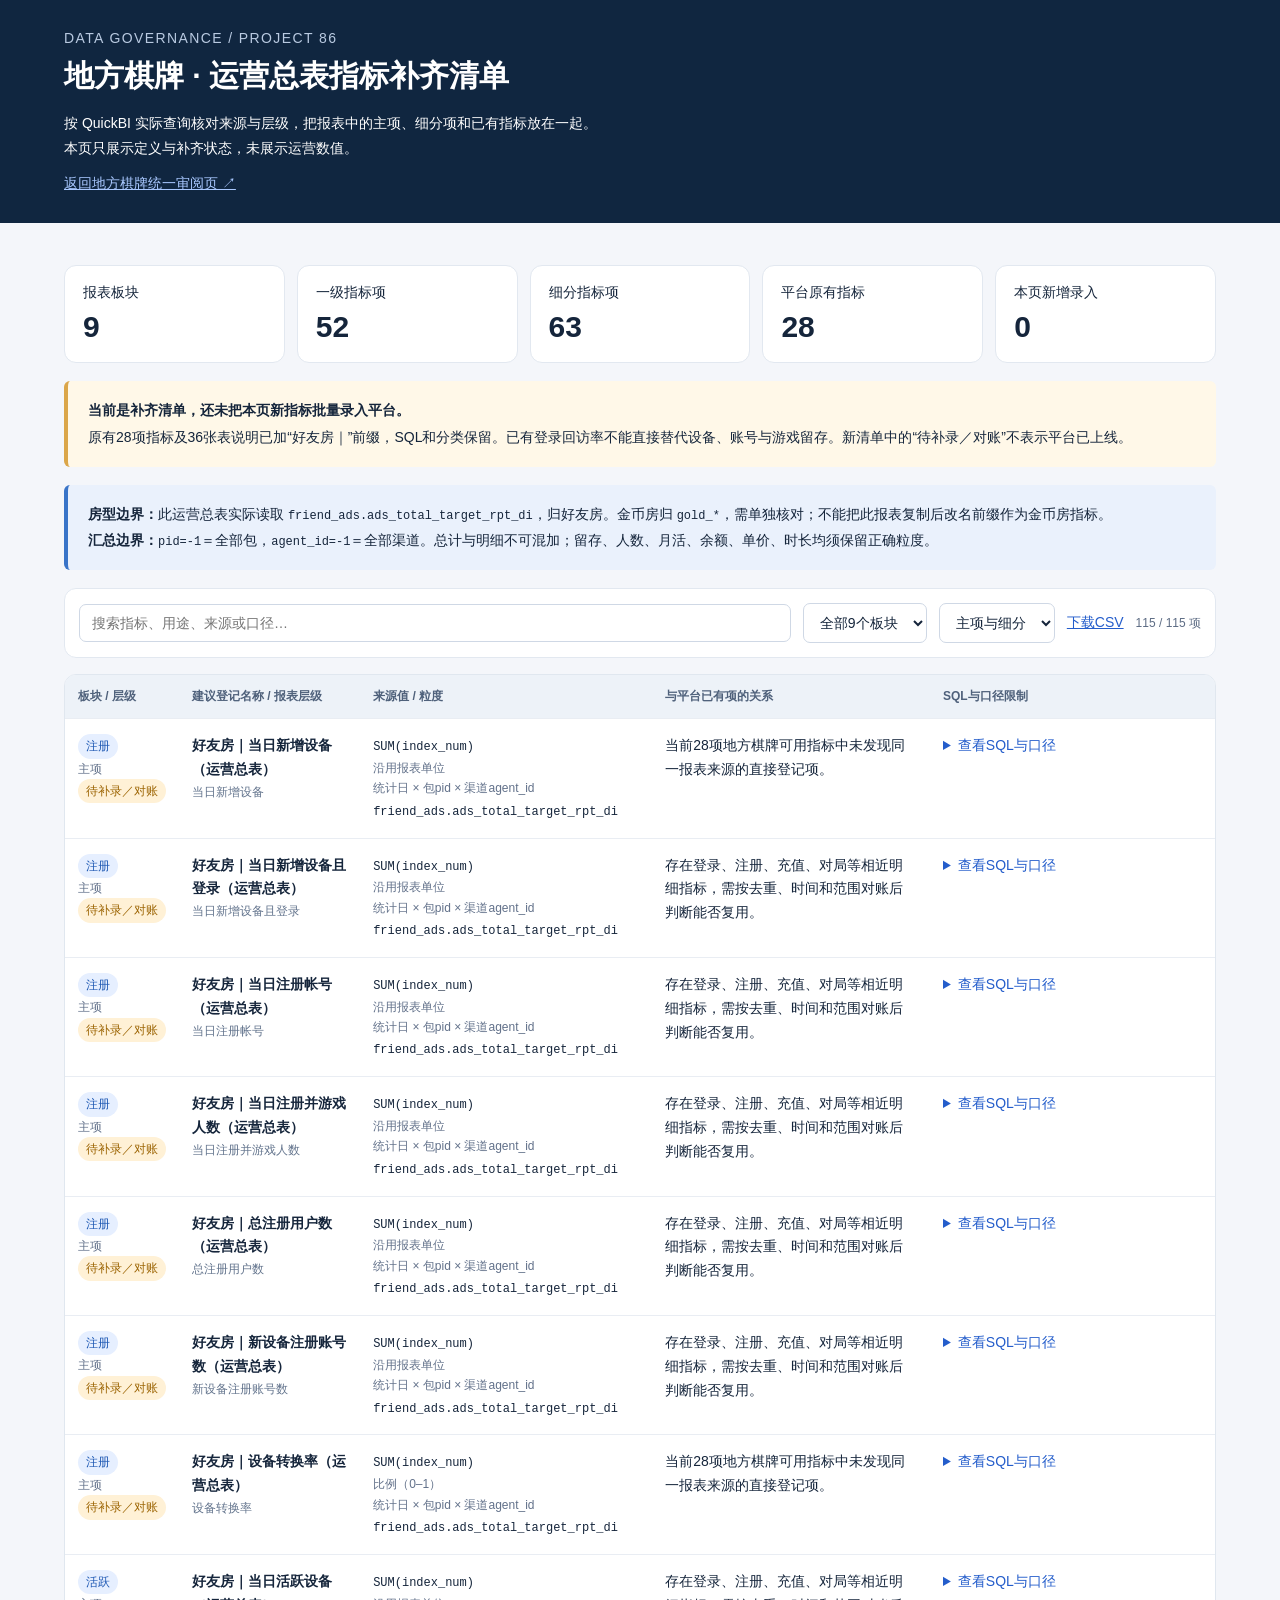
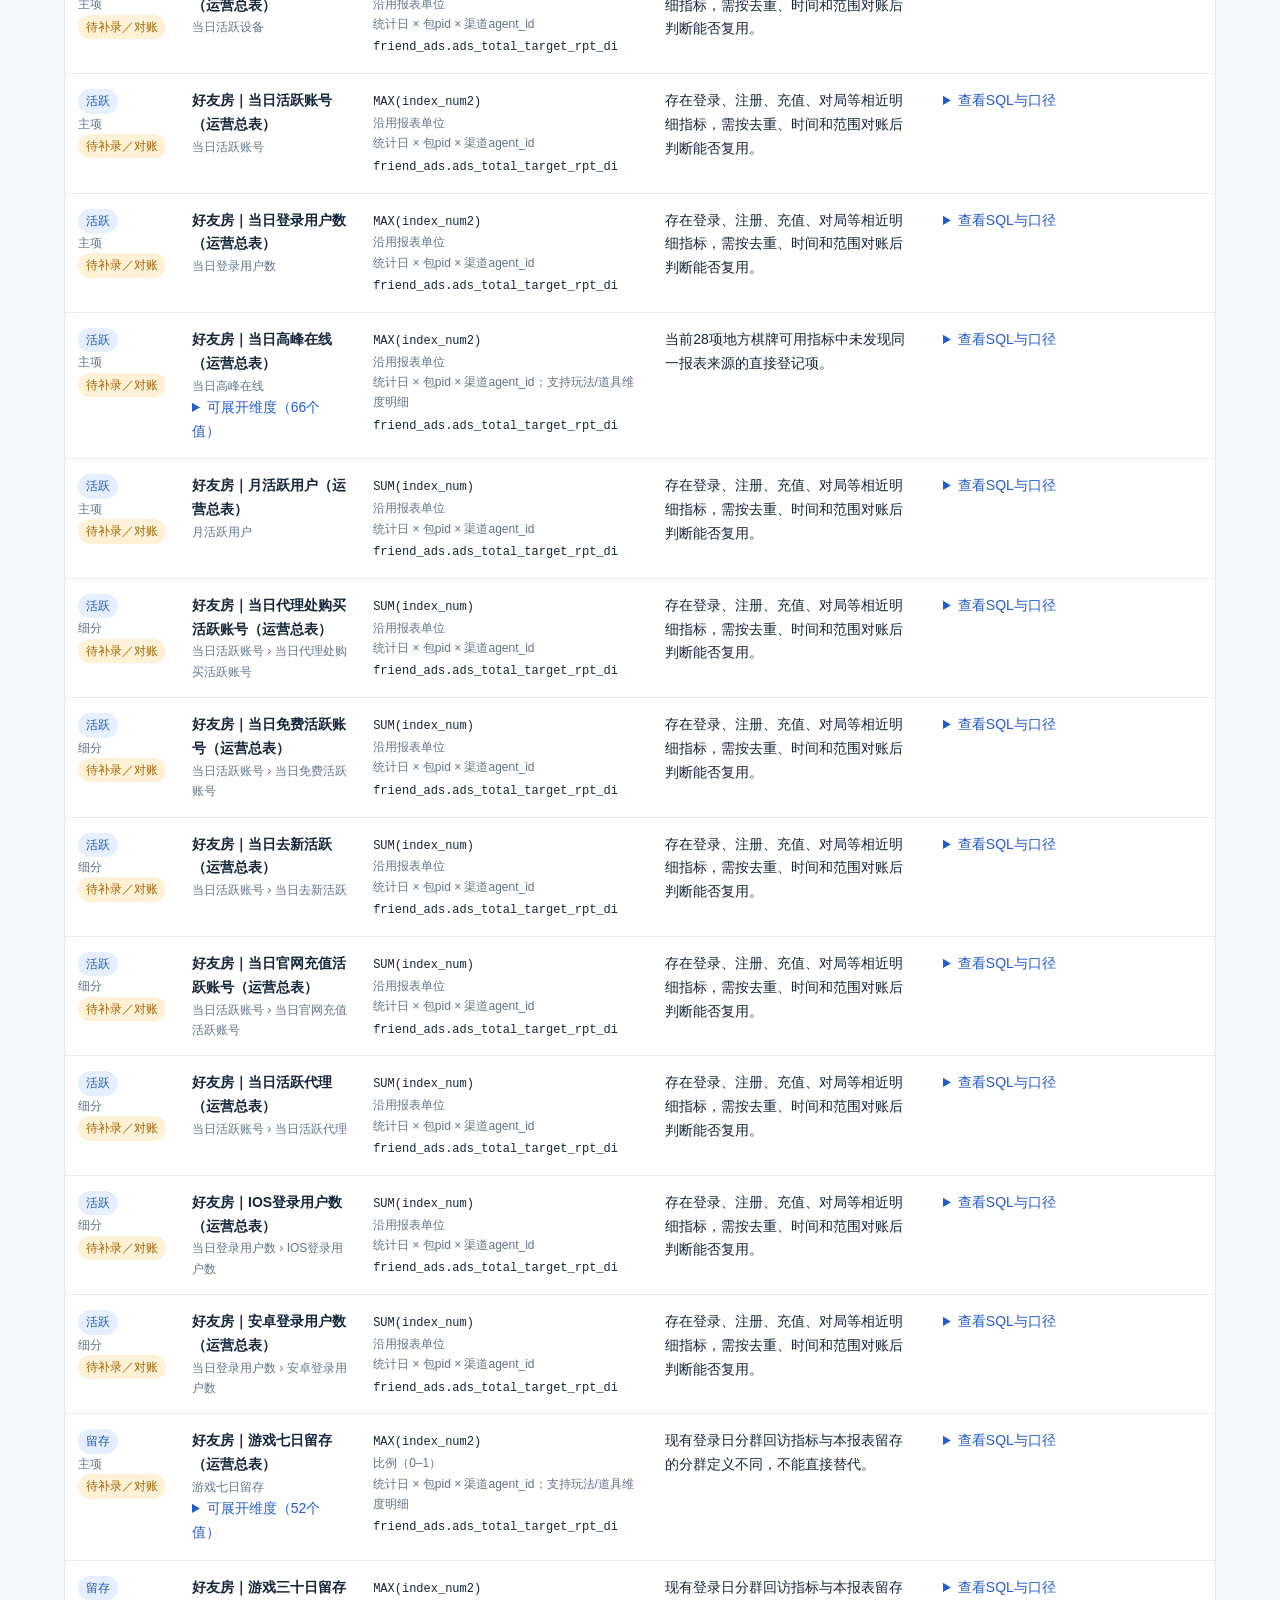
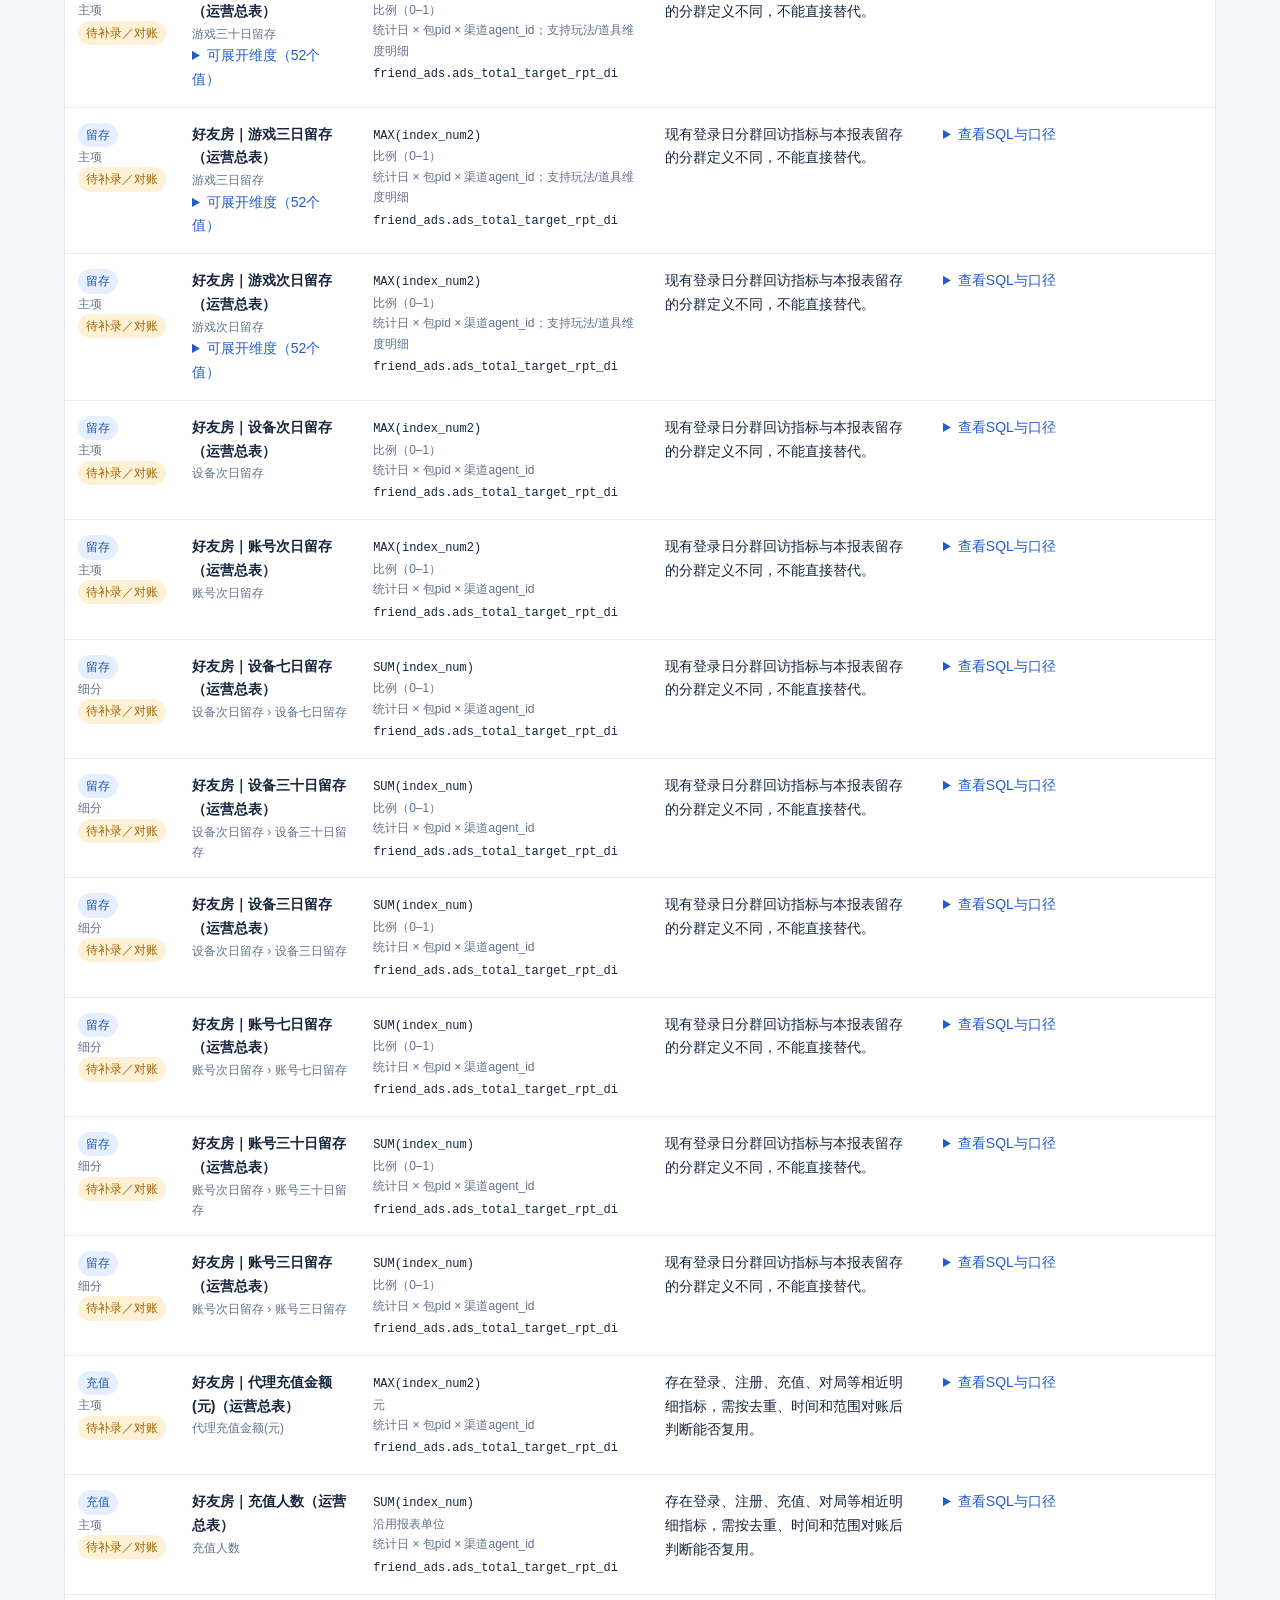
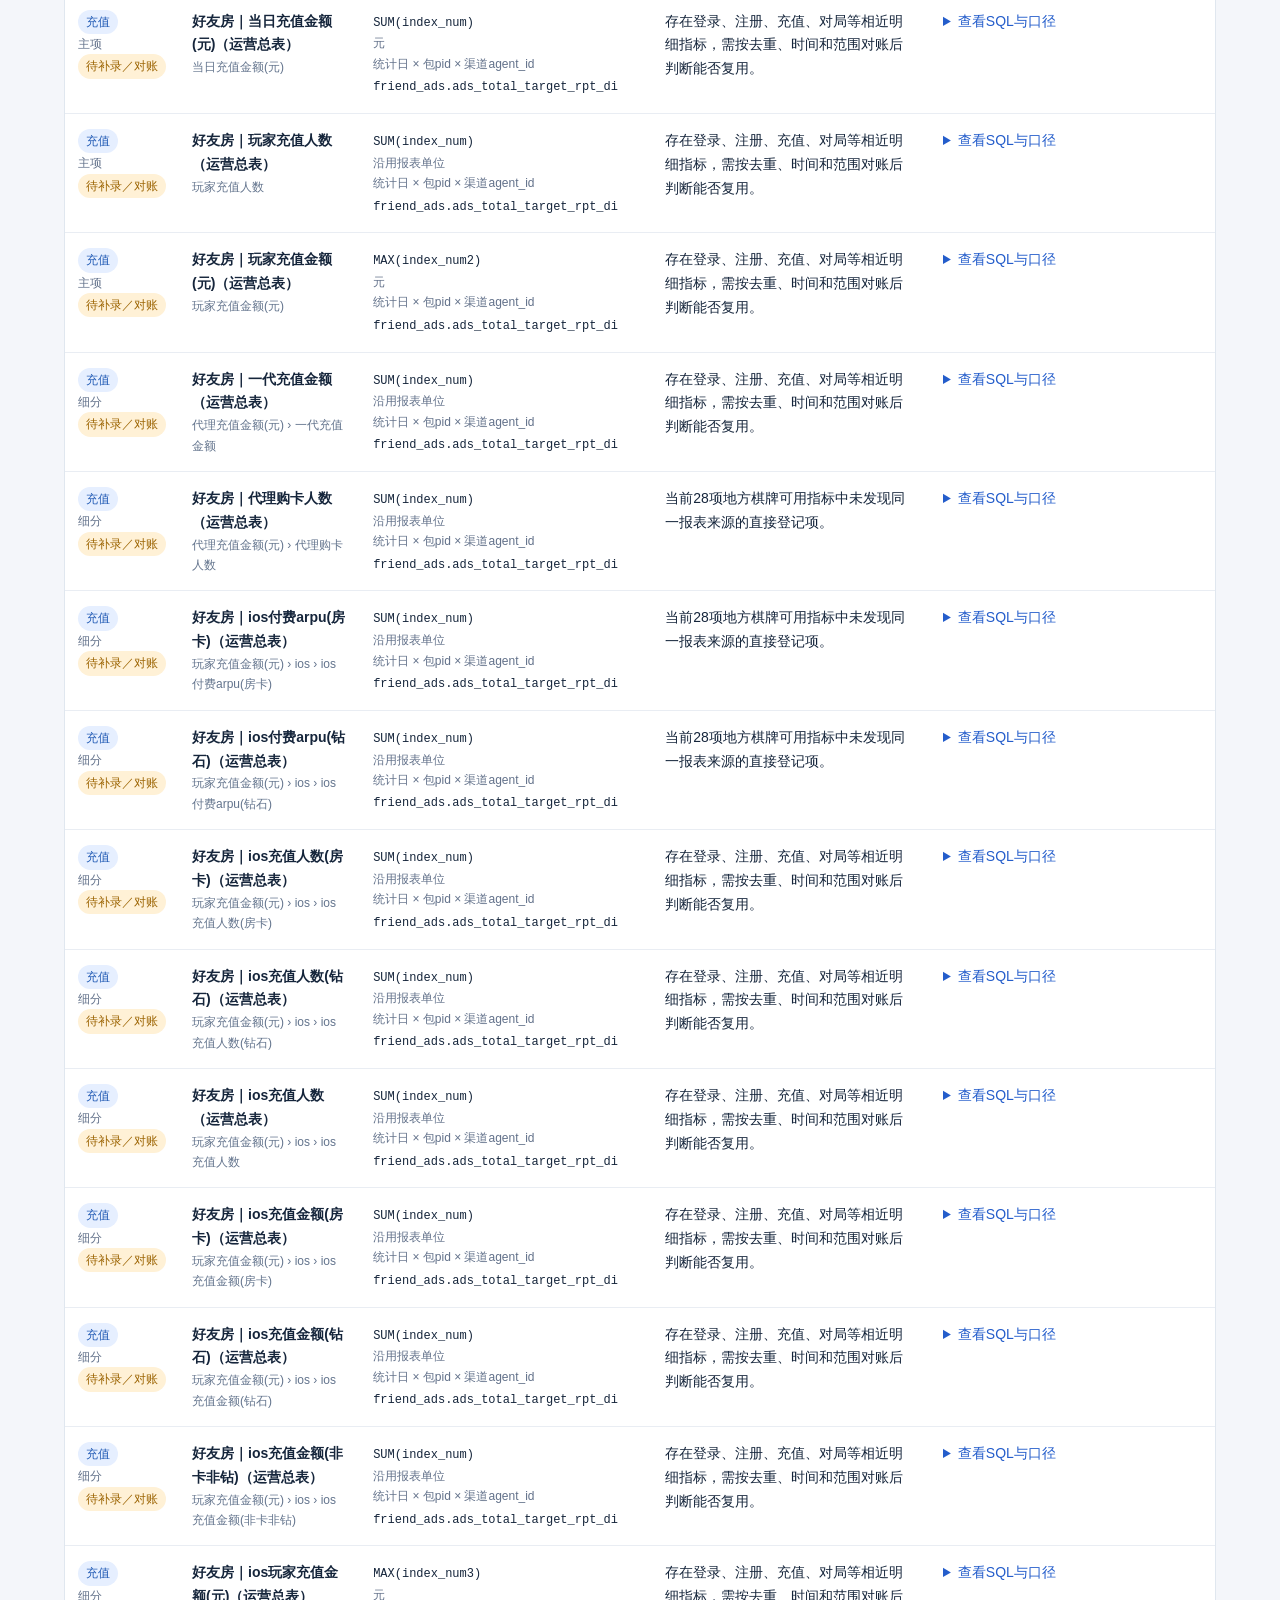
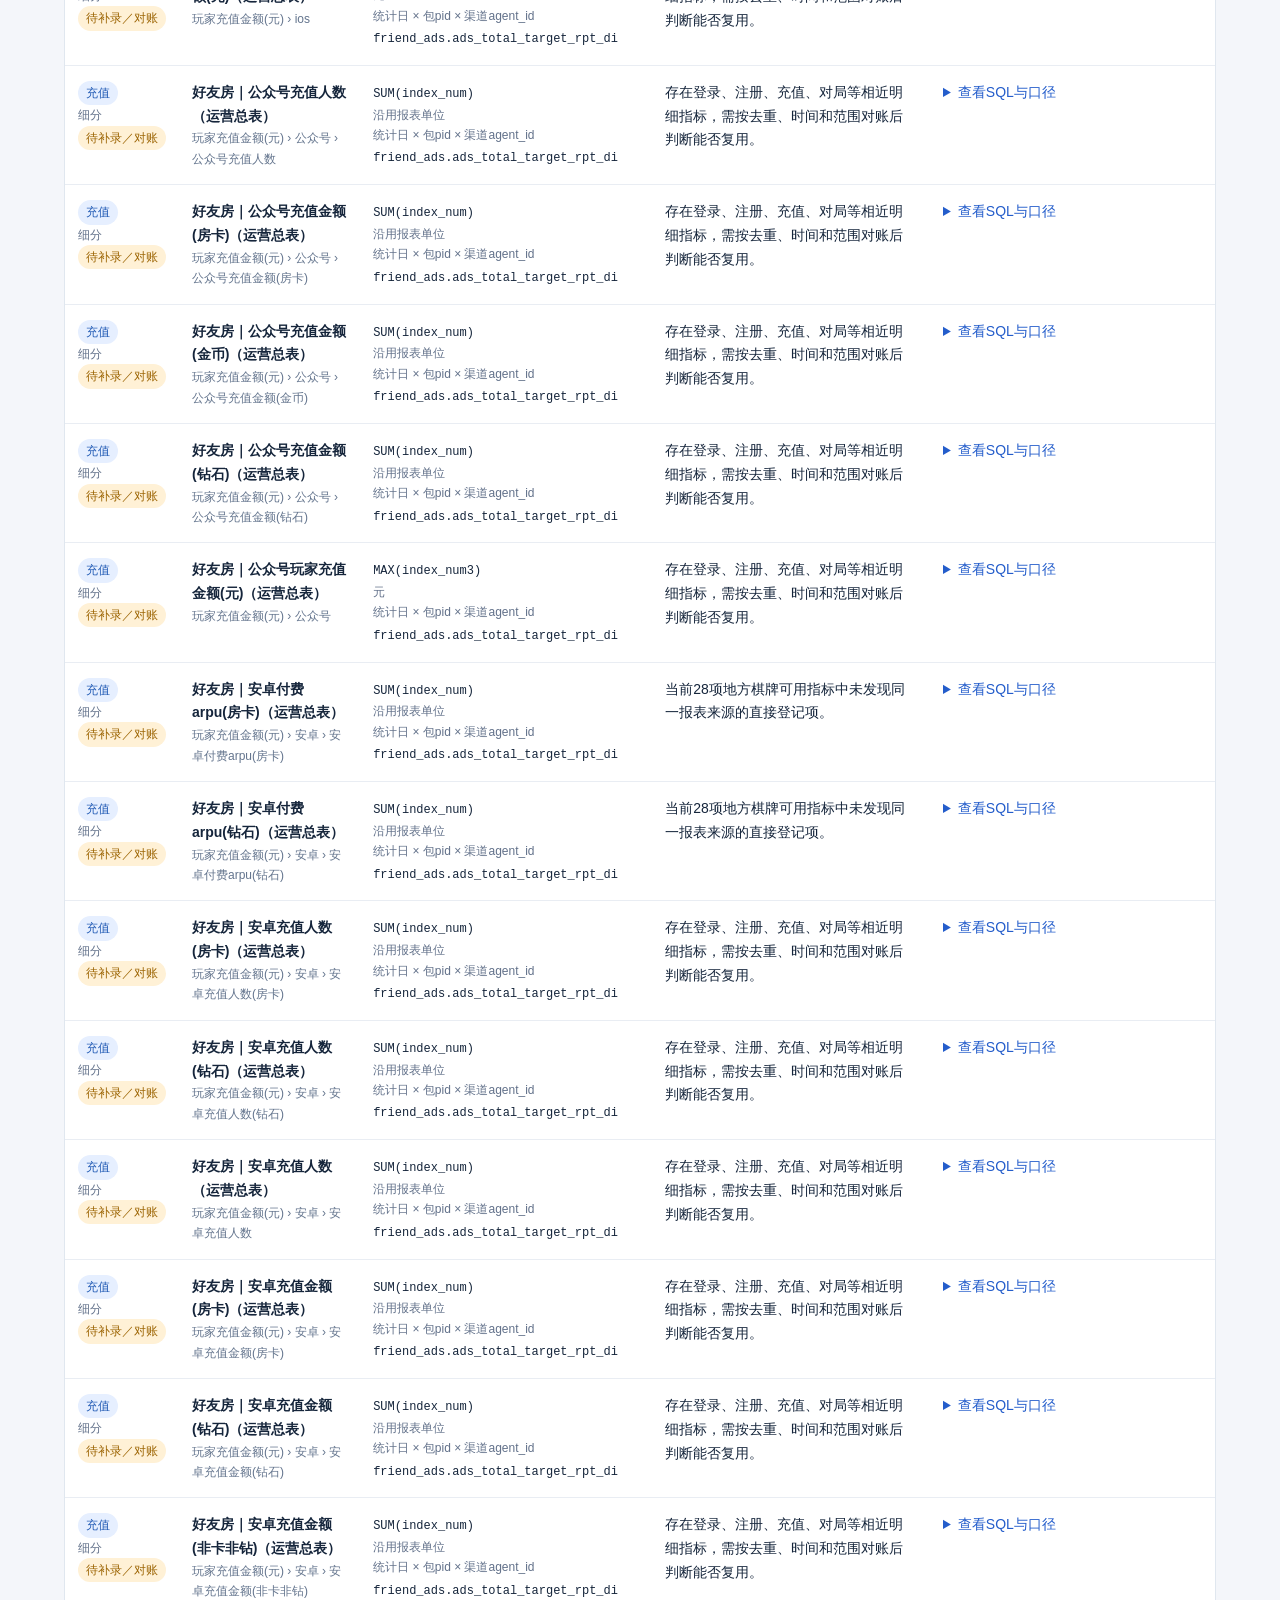
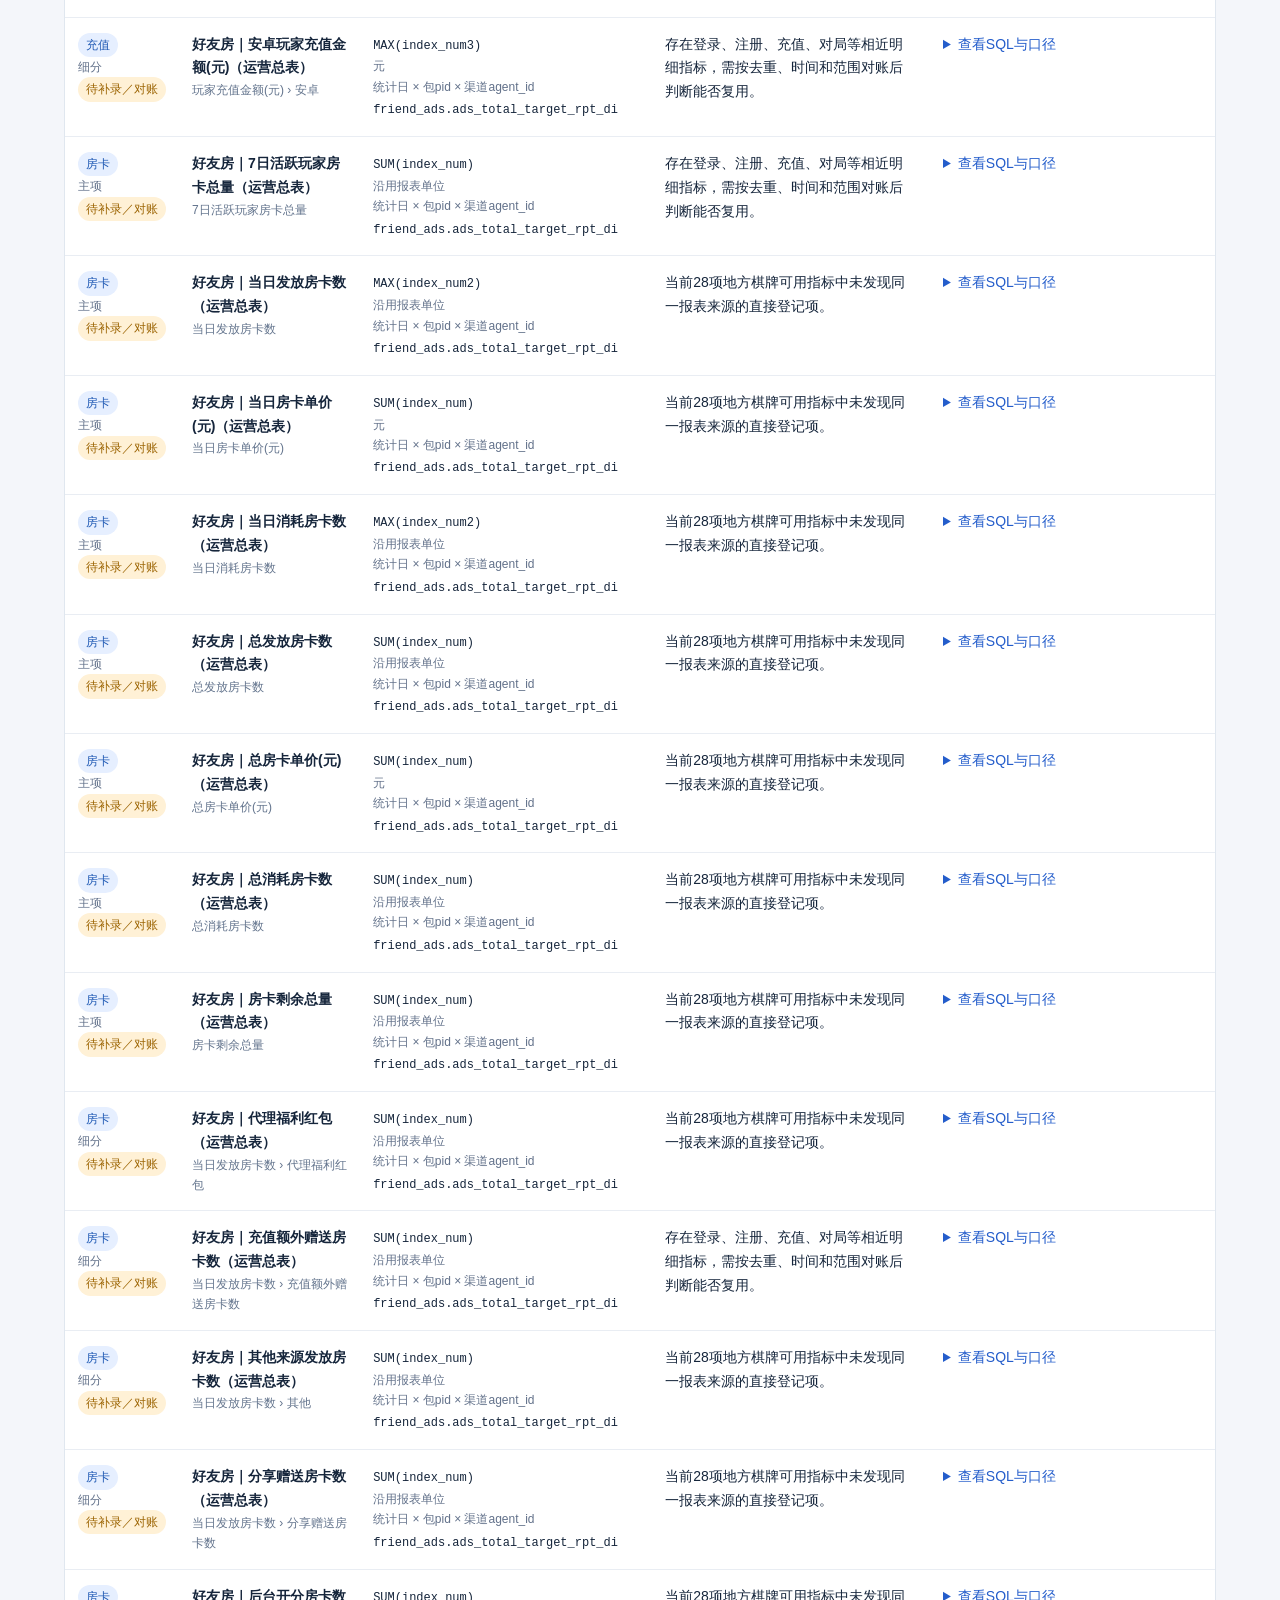
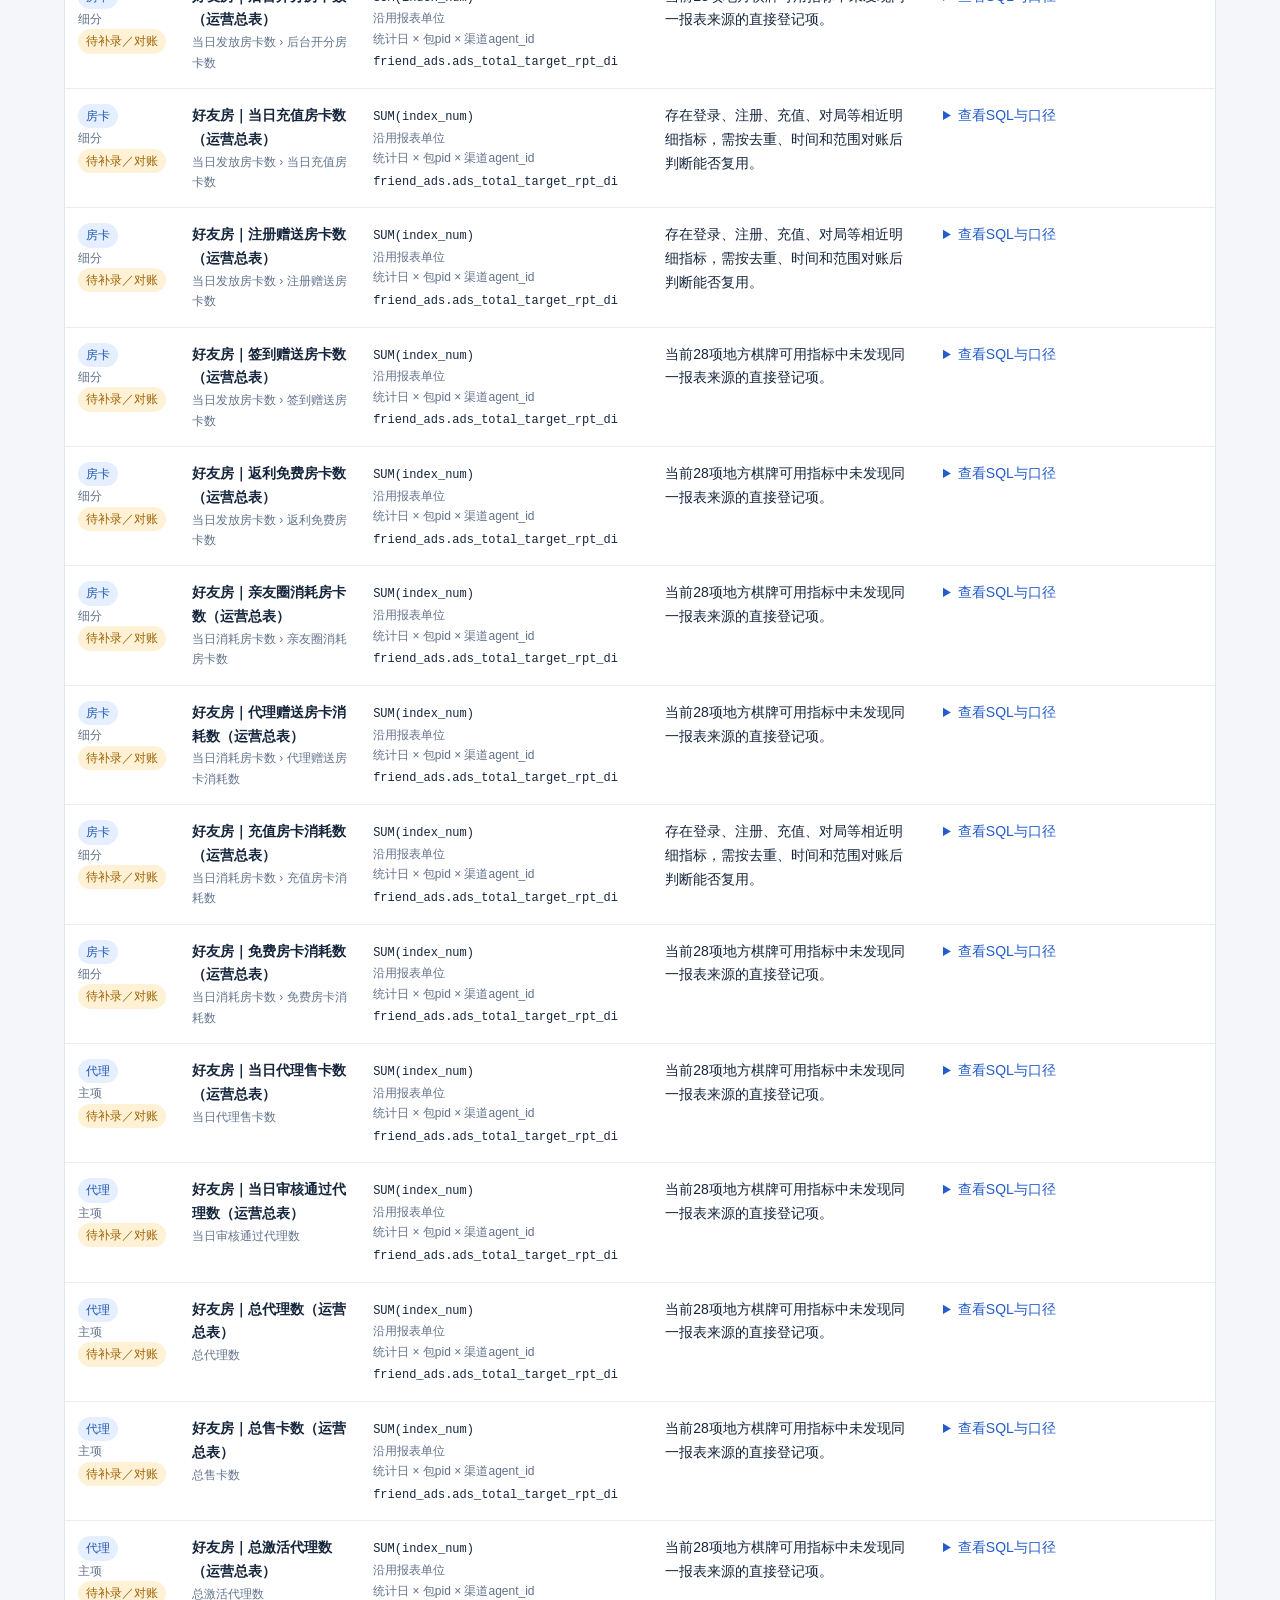
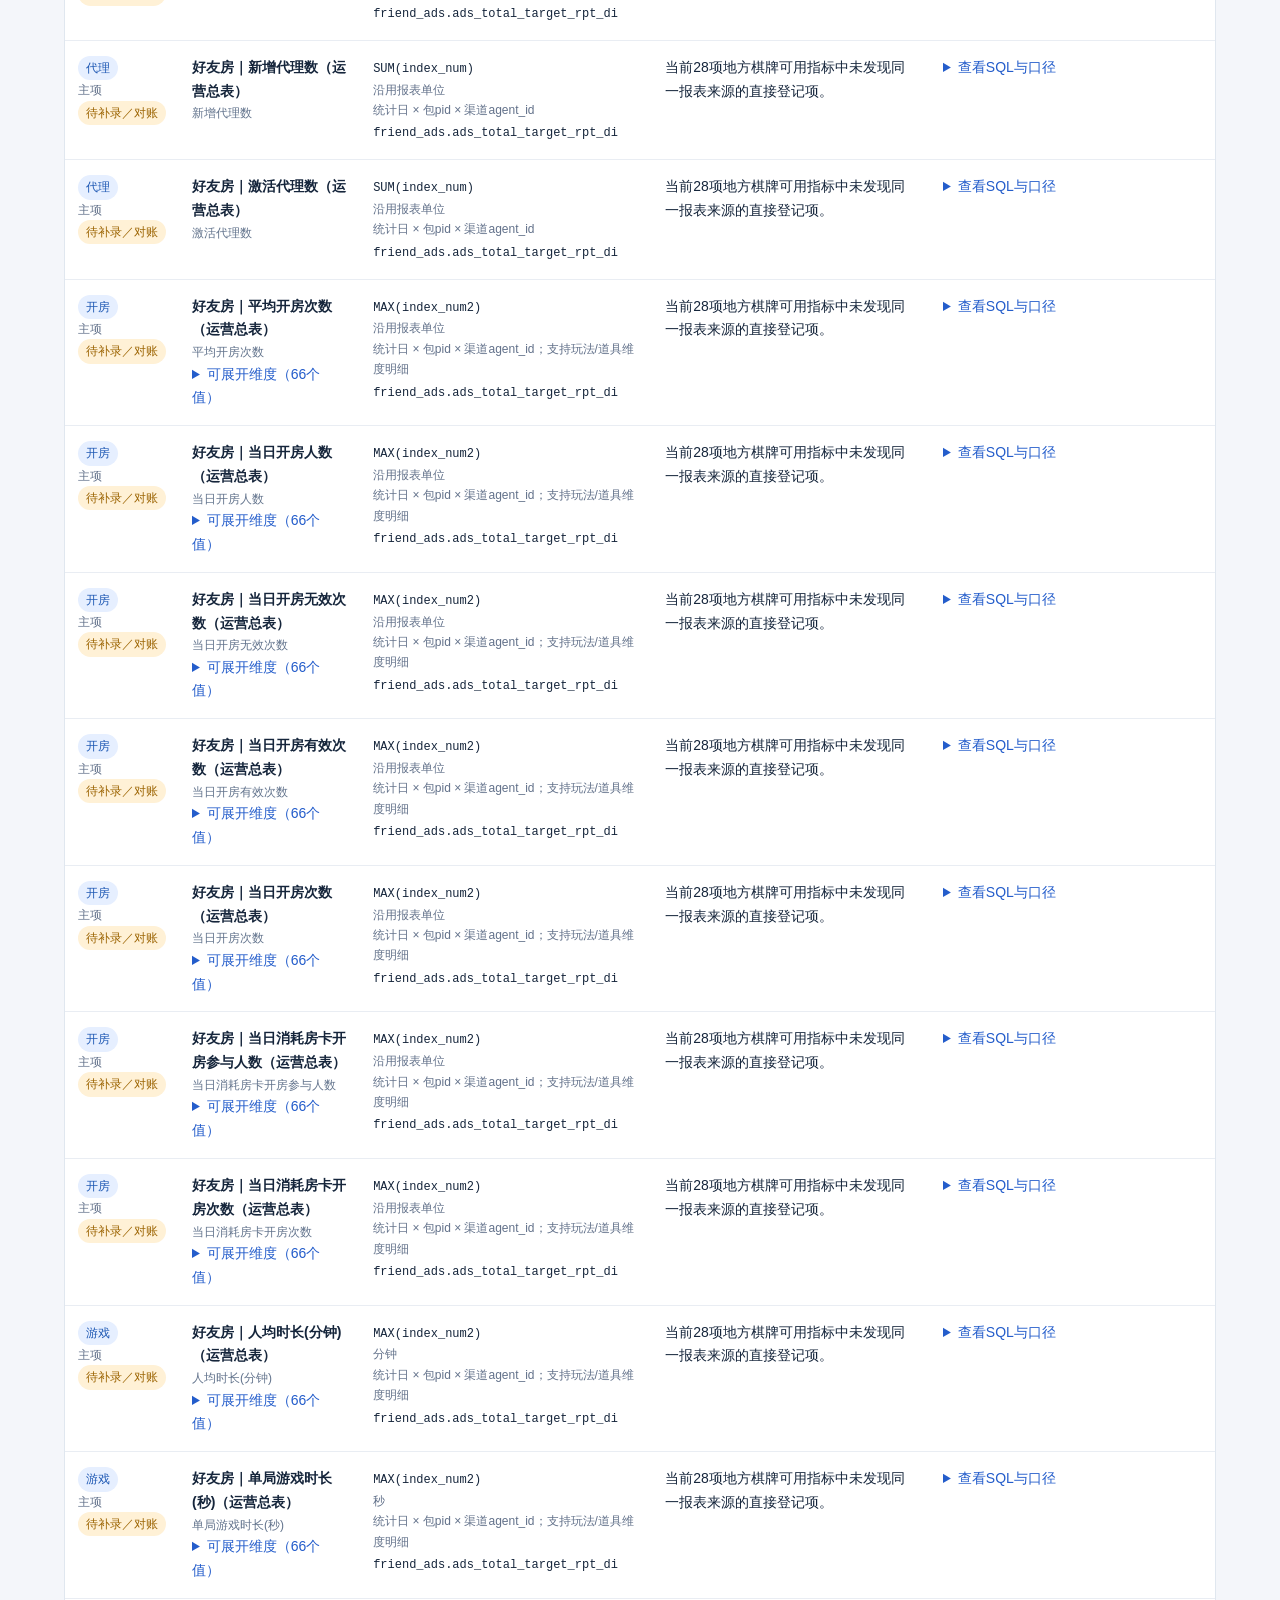
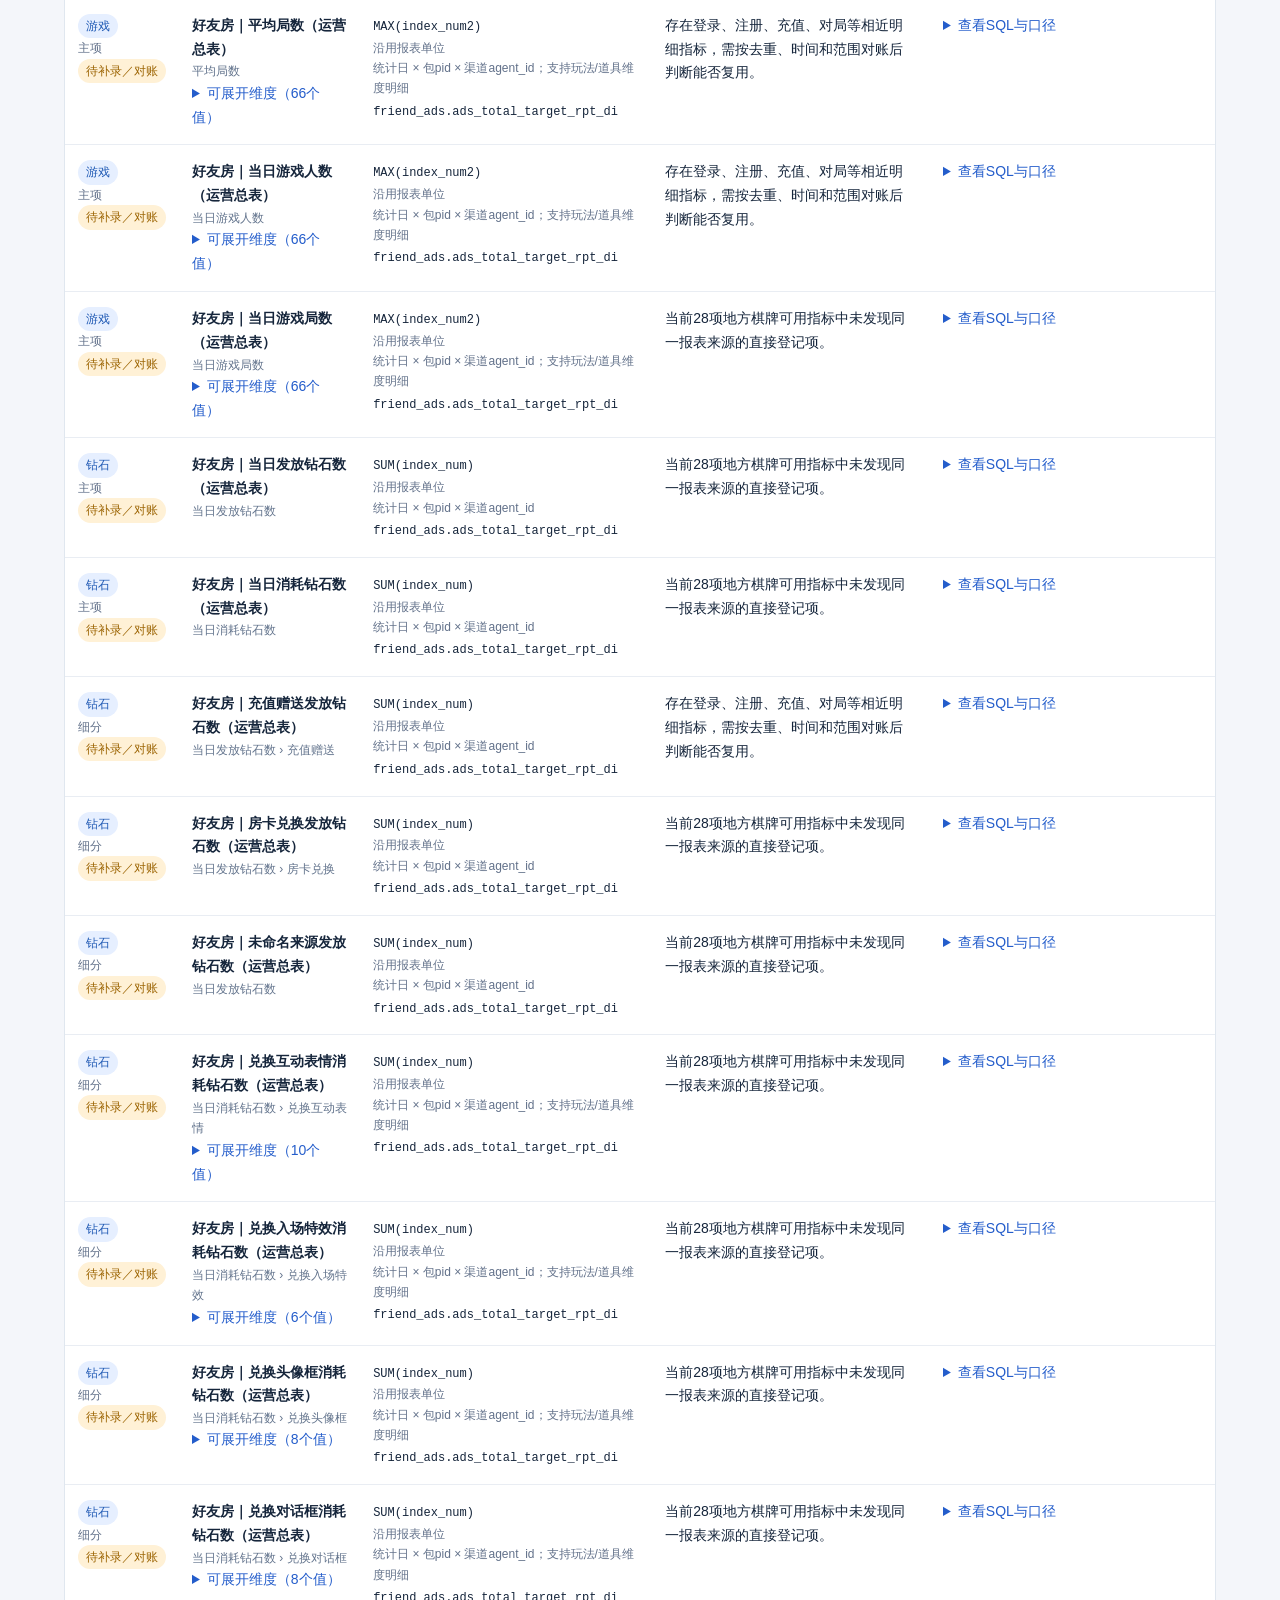
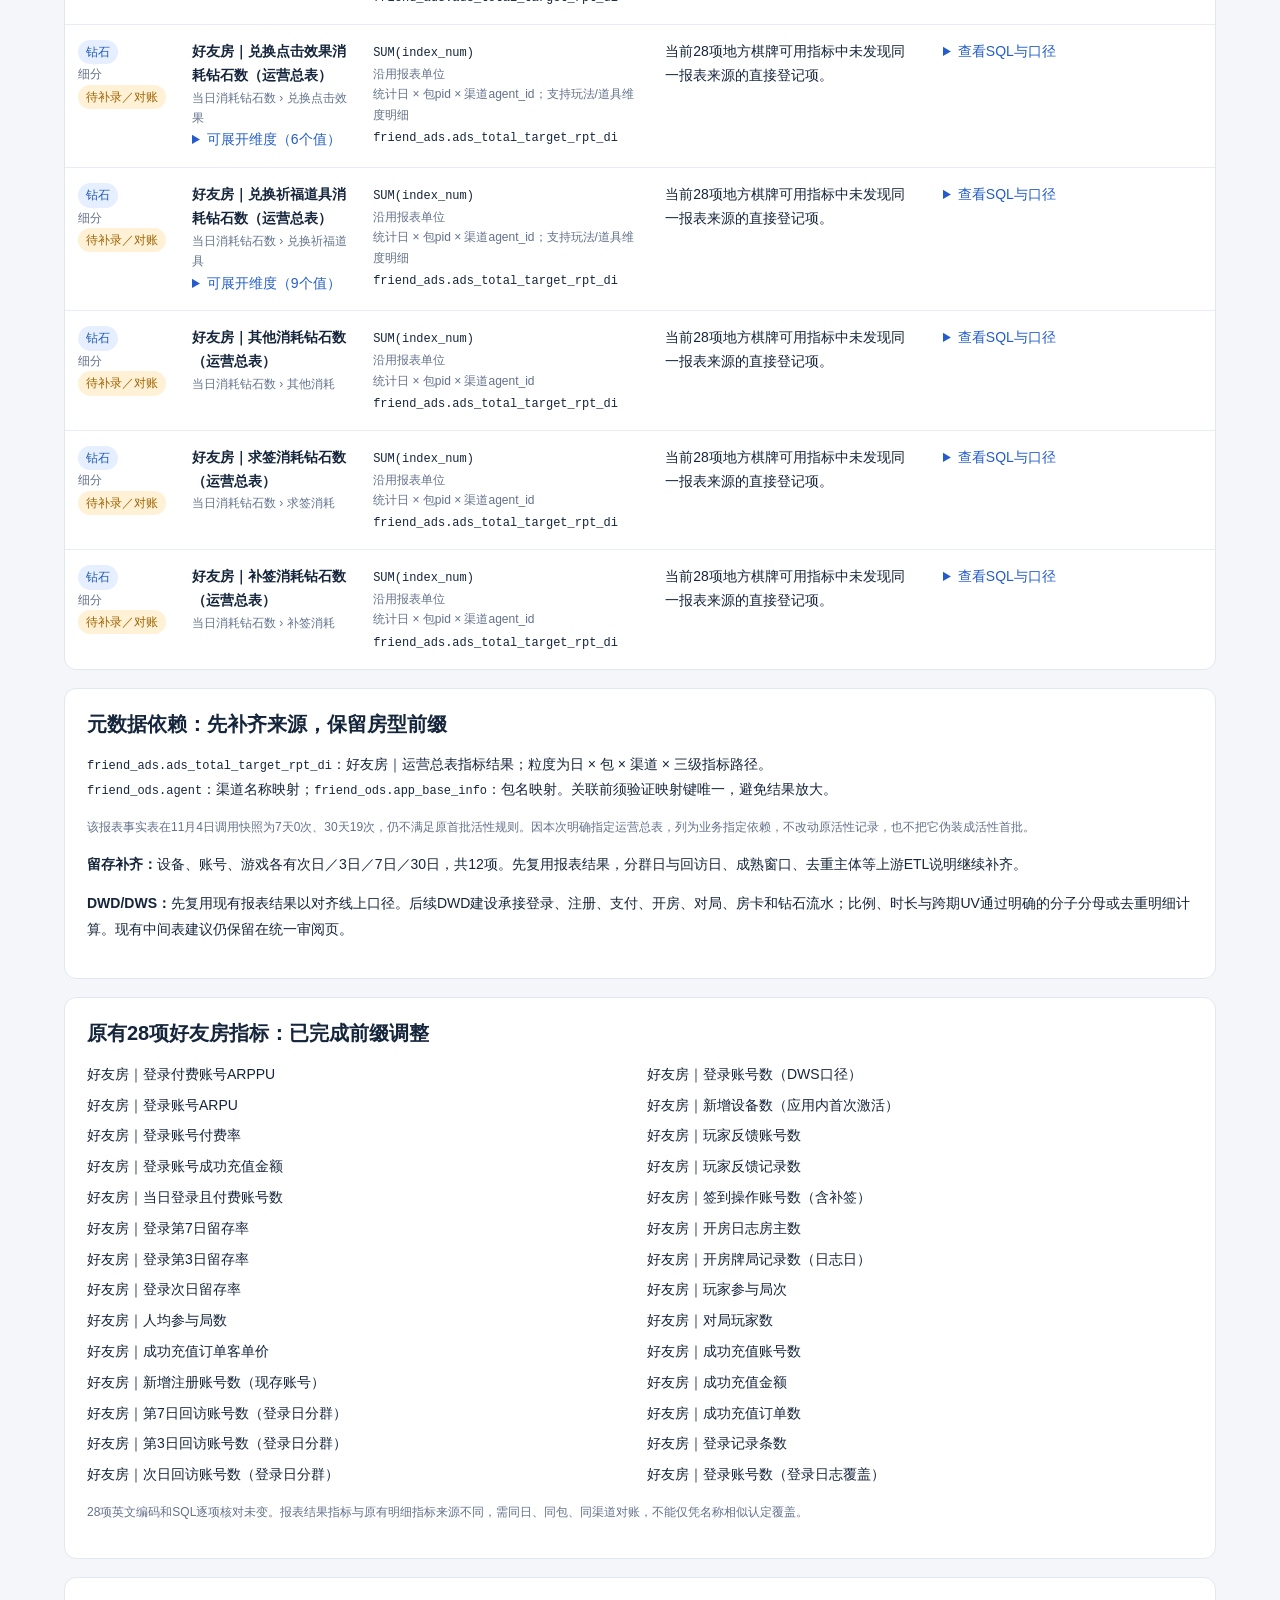
==== local-chess-operations/index.html @ 0667e118 "Reconcile local chess room prefixes and add operations report metric inventory" ====
<!doctype html><html lang="zh-CN"><head><meta charset="utf-8"><meta name="viewport" content="width=device-width,initial-scale=1"><title>地方棋牌 · 运营总表指标补齐清单</title><style>
:root{font-family:Inter,"Microsoft YaHei",sans-serif;color:#15253b;background:#f4f6fa;font-size:14px}*{box-sizing:border-box}body{margin:0}a{color:#245dcb}header{background:#102640;color:white;padding:30px 5vw}header a{color:#a9c8ff}h1{font-size:30px;margin:10px 0}p{line-height:1.8}main{padding:24px 5vw;max-width:1800px;margin:auto}.eyebrow{color:#b9cae1;letter-spacing:.1em}.stats{display:grid;grid-template-columns:repeat(5,1fr);gap:12px;margin:18px 0}.stat{background:white;border:1px solid #e2e8f0;border-radius:12px;padding:18px}.stat strong{display:block;font-size:30px;margin-top:8px}.notice{border-left:4px solid #dba649;background:#fff8e8;padding:16px 20px;border-radius:6px;line-height:1.9;margin:18px 0}.note{color:#62718a;font-size:12px}.filters{background:#fff;padding:14px;border:1px solid #e2e8f0;border-radius:12px;display:flex;gap:12px;align-items:center;flex-wrap:wrap;position:sticky;top:0;z-index:5}input,select,button{font:inherit;padding:10px 12px;border:1px solid #cfd8e5;border-radius:7px;background:white;color:#15253b}input{min-width:250px;flex:1}button{cursor:pointer;color:#245dcb}.wrap{overflow:auto;border:1px solid #e0e7ef;background:white;border-radius:12px;margin:16px 0}table{border-collapse:collapse;min-width:1050px;width:100%}th{text-align:left;background:#edf2f8;color:#4f617b;font-size:12px;padding:13px}td{padding:15px 13px;vertical-align:top;border-top:1px solid #e9edf3;line-height:1.7}tr:hover td{background:#fafcff}code,pre{font-family:Consolas,monospace}code{font-size:12px}pre{white-space:pre-wrap;background:#102640;color:#dceaff;padding:18px;border-radius:8px;font-size:12px;line-height:1.7}details summary{cursor:pointer;color:#245dcb}.pill{display:inline-block;padding:2px 8px;border-radius:20px;background:#eef3fa;font-size:12px;white-space:nowrap}.blue{background:#e6efff;color:#1f59b4}.orange{background:#fff1d6;color:#9b6300}.sqlcol{min-width:285px}.title{font-weight:600;font-size:14px}.path{color:#63748d;font-size:12px;max-width:320px}.block{background:white;padding:22px;border:1px solid #e1e8f0;border-radius:12px;margin:18px 0}h2{font-size:20px;margin:0 0 12px}.existing{columns:2;line-height:2.2}.existing div{break-inside:avoid}.count{margin-left:auto;color:#5d6c84;font-size:12px}.boundary{background:#eaf1fc;border-left-color:#3974c8}footer{color:#6d7b90;padding:25px;text-align:center;font-size:12px}@media(max-width:800px){header{padding:24px}main{padding:16px}.stats{grid-template-columns:repeat(2,1fr)}.existing{columns:1}.stat strong{font-size:25px}h1{font-size:24px}.filters{position:relative}input{min-width:180px;width:100%}}
</style></head><body><header><div class="eyebrow">DATA GOVERNANCE / PROJECT 86</div><h1>地方棋牌 · 运营总表指标补齐清单</h1><p>按 QuickBI 实际查询核对来源与层级，把报表中的主项、细分项和已有指标放在一起。<br>本页只展示定义与补齐状态，未展示运营数值。</p><a href="../#p=86&view=metrics">返回地方棋牌统一审阅页 ↗</a></header><main><div id="stats" class="stats"></div><div class="notice"><strong>当前是补齐清单，还未把本页新指标批量录入平台。</strong><br>原有28项指标及36张表说明已加“好友房｜”前缀，SQL和分类保留。已有登录回访率不能直接替代设备、账号与游戏留存。新清单中的“待补录／对账”不表示平台已上线。</div><div class="notice boundary"><strong>房型边界：</strong>此运营总表实际读取 <code>friend_ads.ads_total_target_rpt_di</code>，归好友房。金币房归 <code>gold_*</code>，需单独核对；不能把此报表复制后改名前缀作为金币房指标。<br><strong>汇总边界：</strong><code>pid=-1</code>＝全部包，<code>agent_id=-1</code>＝全部渠道。总计与明细不可混加；留存、人数、月活、余额、单价、时长均须保留正确粒度。</div><div class="filters"><input id="search" aria-label="搜索指标" placeholder="搜索指标、用途、来源或口径…"><select id="section" aria-label="指标板块"><option value="">全部9个板块</option></select><select id="kind" aria-label="指标层级"><option value="">主项与细分</option><option>主项</option><option>细分</option></select><a href="指标补齐清单.csv" download>下载CSV</a><span id="count" class="count"></span></div><div class="wrap"><table><thead><tr><th>板块 / 层级</th><th>建议登记名称 / 报表层级</th><th>来源值 / 粒度</th><th>与平台已有项的关系</th><th class="sqlcol">SQL与口径限制</th></tr></thead><tbody id="rows"></tbody></table></div><div class="block"><h2>元数据依赖：先补齐来源，保留房型前缀</h2><p><code>friend_ads.ads_total_target_rpt_di</code>：好友房｜运营总表指标结果；粒度为日 × 包 × 渠道 × 三级指标路径。<br><code>friend_ods.agent</code>：渠道名称映射；<code>friend_ods.app_base_info</code>：包名映射。关联前须验证映射键唯一，避免结果放大。</p><p class="note">该报表事实表在11月4日调用快照为7天0次、30天19次，仍不满足原首批活性规则。因本次明确指定运营总表，列为业务指定依赖，不改动原活性记录，也不把它伪装成活性首批。</p><p><strong>留存补齐：</strong>设备、账号、游戏各有次日／3日／7日／30日，共12项。先复用报表结果，分群日与回访日、成熟窗口、去重主体等上游ETL说明继续补齐。</p><p><strong>DWD/DWS：</strong>先复用现有报表结果以对齐线上口径。后续DWD建设承接登录、注册、支付、开房、对局、房卡和钻石流水；比例、时长与跨期UV通过明确的分子分母或去重明细计算。现有中间表建议仍保留在统一审阅页。</p></div><div class="block"><h2>原有28项好友房指标：已完成前缀调整</h2><div id="existing" class="existing"></div><p class="note">28项英文编码和SQL逐项核对未变。报表结果指标与原有明细指标来源不同，需同日、同包、同渠道对账，不能仅凭名称相似认定覆盖。</p></div><div class="block"><h2>来源表中的扩展／历史项</h2><p class="note">以下在历史名称目录中存在，但未列入当前9板块的52个一级配置项。保留记录以防漏项，不自动当作现行报表指标。</p><div id="extensions" class="existing"></div></div></main><footer>核对日期：2026-11-05 · project_id 86 · 依据：QuickBI实际SQL、来源字段和平台可用指标导出 · 统计卡721项，导出可用691项，差额30项及未发布草稿未纳入查重</footer><script>
const DATA={"summary":{"project_id":86,"project_name":"地方棋牌","main_items":52,"detail_items":63,"inventory_items":115,"sections":9,"existing_metrics":28,"new_metrics_written":0,"metadata_prefixed":36,"metrics_prefixed":28,"report_scope":"好友房 friend_*","source_tables":["friend_ads.ads_total_target_rpt_di","friend_ods.agent","friend_ods.app_base_info"],"queried_dictionary_as_of":"2026-11-05","current_observation_date":"2026-11-04","stock_available":691,"stock_header":721,"unexported_difference":30,"note":"指标定义补齐清单；本清单尚未批量写入平台。已保存的28项指标只调整前缀，SQL未改变。"},"metrics":[{"id":"FRPT_4e87242e9a6c","project_id":86,"project_name":"地方棋牌","room":"好友房","section":"注册","name":"好友房｜当日新增设备（运营总表）","report_name":"当日新增设备","parent":"当日新增设备","path":["当日新增设备"],"kind":"主项","value_field":"index_num","aggregation":"SUM","unit":"沿用报表单位","grain":"统计日 × 包pid × 渠道agent_id","source":"friend_ads.ads_total_target_rpt_di","sql":"SELECT dt, pid, agent_id, SUM(index_num) AS metric_value\nFROM friend_ads.ads_total_target_rpt_di\nWHERE index_name1 = '当日新增设备'\nGROUP BY dt, pid, agent_id;","definition":"复用运营总表结果值；指标路径：当日新增设备；按当前报表配置读取 SUM(index_num)。","comparison":"当前28项地方棋牌可用指标中未发现同一报表来源的直接登记项。","status":"待补录／对账","risk":"保留日粒度。人数、设备数跨日期或跨渠道可能重复，不作为跨期去重人数。 pid=-1为全部包，agent_id=-1为全部渠道，汇总与明细不可混加。上游ETL的排除条件、分母及迟到修正规则未在报表SQL中给出。","dimensions":[],"dimension_sql":"","first_seen":"2025-01-01","last_seen":"2026-11-04","evidence":"QuickBI图表实际SQL、历史名称目录；未采集上游ETL","widget":"注册明细","platform_written":false},{"id":"FRPT_20e0eb434f1a","project_id":86,"project_name":"地方棋牌","room":"好友房","section":"注册","name":"好友房｜当日新增设备且登录（运营总表）","report_name":"当日新增设备且登录","parent":"当日新增设备且登录","path":["当日新增设备且登录"],"kind":"主项","value_field":"index_num","aggregation":"SUM","unit":"沿用报表单位","grain":"统计日 × 包pid × 渠道agent_id","source":"friend_ads.ads_total_target_rpt_di","sql":"SELECT dt, pid, agent_id, SUM(index_num) AS metric_value\nFROM friend_ads.ads_total_target_rpt_di\nWHERE index_name1 = '当日新增设备且登录'\nGROUP BY dt, pid, agent_id;","definition":"复用运营总表结果值；指标路径：当日新增设备且登录；按当前报表配置读取 SUM(index_num)。","comparison":"存在登录、注册、充值、对局等相近明细指标，需按去重、时间和范围对账后判断能否复用。","status":"待补录／对账","risk":"保留日粒度。人数、设备数跨日期或跨渠道可能重复，不作为跨期去重人数。 pid=-1为全部包，agent_id=-1为全部渠道，汇总与明细不可混加。上游ETL的排除条件、分母及迟到修正规则未在报表SQL中给出。","dimensions":[],"dimension_sql":"","first_seen":"2026-01-01","last_seen":"2026-11-04","evidence":"QuickBI图表实际SQL、历史名称目录；未采集上游ETL","widget":"注册明细","platform_written":false},{"id":"FRPT_a62d0f998770","project_id":86,"project_name":"地方棋牌","room":"好友房","section":"注册","name":"好友房｜当日注册帐号（运营总表）","report_name":"当日注册帐号","parent":"当日注册帐号","path":["当日注册帐号"],"kind":"主项","value_field":"index_num","aggregation":"SUM","unit":"沿用报表单位","grain":"统计日 × 包pid × 渠道agent_id","source":"friend_ads.ads_total_target_rpt_di","sql":"SELECT dt, pid, agent_id, SUM(index_num) AS metric_value\nFROM friend_ads.ads_total_target_rpt_di\nWHERE index_name1 = '当日注册帐号'\nGROUP BY dt, pid, agent_id;","definition":"复用运营总表结果值；指标路径：当日注册帐号；按当前报表配置读取 SUM(index_num)。","comparison":"存在登录、注册、充值、对局等相近明细指标，需按去重、时间和范围对账后判断能否复用。","status":"待补录／对账","risk":"保留日粒度。人数、设备数跨日期或跨渠道可能重复，不作为跨期去重人数。 pid=-1为全部包，agent_id=-1为全部渠道，汇总与明细不可混加。上游ETL的排除条件、分母及迟到修正规则未在报表SQL中给出。","dimensions":[],"dimension_sql":"","first_seen":"2025-01-01","last_seen":"2026-11-04","evidence":"QuickBI图表实际SQL、历史名称目录；未采集上游ETL","widget":"注册明细","platform_written":false},{"id":"FRPT_6f82a722a5a4","project_id":86,"project_name":"地方棋牌","room":"好友房","section":"注册","name":"好友房｜当日注册并游戏人数（运营总表）","report_name":"当日注册并游戏人数","parent":"当日注册并游戏人数","path":["当日注册并游戏人数"],"kind":"主项","value_field":"index_num","aggregation":"SUM","unit":"沿用报表单位","grain":"统计日 × 包pid × 渠道agent_id","source":"friend_ads.ads_total_target_rpt_di","sql":"SELECT dt, pid, agent_id, SUM(index_num) AS metric_value\nFROM friend_ads.ads_total_target_rpt_di\nWHERE index_name1 = '当日注册并游戏人数'\nGROUP BY dt, pid, agent_id;","definition":"复用运营总表结果值；指标路径：当日注册并游戏人数；按当前报表配置读取 SUM(index_num)。","comparison":"存在登录、注册、充值、对局等相近明细指标，需按去重、时间和范围对账后判断能否复用。","status":"待补录／对账","risk":"保留日粒度。人数、设备数跨日期或跨渠道可能重复，不作为跨期去重人数。 pid=-1为全部包，agent_id=-1为全部渠道，汇总与明细不可混加。上游ETL的排除条件、分母及迟到修正规则未在报表SQL中给出。","dimensions":[],"dimension_sql":"","first_seen":"2025-01-01","last_seen":"2026-11-04","evidence":"QuickBI图表实际SQL、历史名称目录；未采集上游ETL","widget":"注册明细","platform_written":false},{"id":"FRPT_26d12a571fd1","project_id":86,"project_name":"地方棋牌","room":"好友房","section":"注册","name":"好友房｜总注册用户数（运营总表）","report_name":"总注册用户数","parent":"总注册用户数","path":["总注册用户数"],"kind":"主项","value_field":"index_num","aggregation":"SUM","unit":"沿用报表单位","grain":"统计日 × 包pid × 渠道agent_id","source":"friend_ads.ads_total_target_rpt_di","sql":"SELECT dt, pid, agent_id, SUM(index_num) AS metric_value\nFROM friend_ads.ads_total_target_rpt_di\nWHERE index_name1 = '总注册用户数'\nGROUP BY dt, pid, agent_id;","definition":"复用运营总表结果值；指标路径：总注册用户数；按当前报表配置读取 SUM(index_num)。","comparison":"存在登录、注册、充值、对局等相近明细指标，需按去重、时间和范围对账后判断能否复用。","status":"待补录／对账","risk":"累计值、库存或月活快照按指定日取值，跨日期不可相加。 pid=-1为全部包，agent_id=-1为全部渠道，汇总与明细不可混加。上游ETL的排除条件、分母及迟到修正规则未在报表SQL中给出。","dimensions":[],"dimension_sql":"","first_seen":"2025-01-01","last_seen":"2026-11-04","evidence":"QuickBI图表实际SQL、历史名称目录；未采集上游ETL","widget":"总注册用户","platform_written":false},{"id":"FRPT_025eb488e717","project_id":86,"project_name":"地方棋牌","room":"好友房","section":"注册","name":"好友房｜新设备注册账号数（运营总表）","report_name":"新设备注册账号数","parent":"新设备注册账号数","path":["新设备注册账号数"],"kind":"主项","value_field":"index_num","aggregation":"SUM","unit":"沿用报表单位","grain":"统计日 × 包pid × 渠道agent_id","source":"friend_ads.ads_total_target_rpt_di","sql":"SELECT dt, pid, agent_id, SUM(index_num) AS metric_value\nFROM friend_ads.ads_total_target_rpt_di\nWHERE index_name1 = '新设备注册账号数'\nGROUP BY dt, pid, agent_id;","definition":"复用运营总表结果值；指标路径：新设备注册账号数；按当前报表配置读取 SUM(index_num)。","comparison":"存在登录、注册、充值、对局等相近明细指标，需按去重、时间和范围对账后判断能否复用。","status":"待补录／对账","risk":"保留日粒度。人数、设备数跨日期或跨渠道可能重复，不作为跨期去重人数。 pid=-1为全部包，agent_id=-1为全部渠道，汇总与明细不可混加。上游ETL的排除条件、分母及迟到修正规则未在报表SQL中给出。","dimensions":[],"dimension_sql":"","first_seen":"2026-10-12","last_seen":"2026-11-04","evidence":"QuickBI图表实际SQL、历史名称目录；未采集上游ETL","widget":"注册明细","platform_written":false},{"id":"FRPT_54619aaf0eaa","project_id":86,"project_name":"地方棋牌","room":"好友房","section":"注册","name":"好友房｜设备转换率（运营总表）","report_name":"设备转换率","parent":"设备转换率","path":["设备转换率"],"kind":"主项","value_field":"index_num","aggregation":"SUM","unit":"比例（0–1）","grain":"统计日 × 包pid × 渠道agent_id","source":"friend_ads.ads_total_target_rpt_di","sql":"SELECT dt, pid, agent_id, SUM(index_num) AS metric_value\nFROM friend_ads.ads_total_target_rpt_di\nWHERE index_name1 = '设备转换率'\nGROUP BY dt, pid, agent_id;","definition":"复用运营总表结果值；指标路径：设备转换率；按当前报表配置读取 SUM(index_num)。","comparison":"当前28项地方棋牌可用指标中未发现同一报表来源的直接登记项。","status":"待补录／对账","risk":"按日期、包、渠道保存的预计算比例；跨日期、包、渠道均不可直接求和或平均。 pid=-1为全部包，agent_id=-1为全部渠道，汇总与明细不可混加。上游ETL的排除条件、分母及迟到修正规则未在报表SQL中给出。","dimensions":[],"dimension_sql":"","first_seen":"2025-01-01","last_seen":"2026-11-04","evidence":"QuickBI图表实际SQL、历史名称目录；未采集上游ETL","widget":"设备转换","platform_written":false},{"id":"FRPT_6428240ad38f","project_id":86,"project_name":"地方棋牌","room":"好友房","section":"活跃","name":"好友房｜当日活跃设备（运营总表）","report_name":"当日活跃设备","parent":"当日活跃设备","path":["当日活跃设备"],"kind":"主项","value_field":"index_num","aggregation":"SUM","unit":"沿用报表单位","grain":"统计日 × 包pid × 渠道agent_id","source":"friend_ads.ads_total_target_rpt_di","sql":"SELECT dt, pid, agent_id, SUM(index_num) AS metric_value\nFROM friend_ads.ads_total_target_rpt_di\nWHERE index_name1 = '当日活跃设备'\nGROUP BY dt, pid, agent_id;","definition":"复用运营总表结果值；指标路径：当日活跃设备；按当前报表配置读取 SUM(index_num)。","comparison":"存在登录、注册、充值、对局等相近明细指标，需按去重、时间和范围对账后判断能否复用。","status":"待补录／对账","risk":"保留日粒度。人数、设备数跨日期或跨渠道可能重复，不作为跨期去重人数。 pid=-1为全部包，agent_id=-1为全部渠道，汇总与明细不可混加。上游ETL的排除条件、分母及迟到修正规则未在报表SQL中给出。","dimensions":[],"dimension_sql":"","first_seen":"2025-01-01","last_seen":"2026-11-04","evidence":"QuickBI图表实际SQL、历史名称目录；未采集上游ETL","widget":"活跃概要","platform_written":false},{"id":"FRPT_6d887abf5521","project_id":86,"project_name":"地方棋牌","room":"好友房","section":"活跃","name":"好友房｜当日活跃账号（运营总表）","report_name":"当日活跃账号","parent":"当日活跃账号","path":["当日活跃账号"],"kind":"主项","value_field":"index_num2","aggregation":"MAX","unit":"沿用报表单位","grain":"统计日 × 包pid × 渠道agent_id","source":"friend_ads.ads_total_target_rpt_di","sql":"SELECT dt, pid, agent_id, MAX(index_num2) AS metric_value\nFROM friend_ads.ads_total_target_rpt_di\nWHERE index_name1 = '当日活跃账号'\nGROUP BY dt, pid, agent_id;","definition":"复用运营总表结果值；指标路径：当日活跃账号；按当前报表配置读取 MAX(index_num2)。","comparison":"存在登录、注册、充值、对局等相近明细指标，需按去重、时间和范围对账后判断能否复用。","status":"待补录／对账","risk":"保留日粒度。人数、设备数跨日期或跨渠道可能重复，不作为跨期去重人数。 pid=-1为全部包，agent_id=-1为全部渠道，汇总与明细不可混加。上游ETL的排除条件、分母及迟到修正规则未在报表SQL中给出。","dimensions":[],"dimension_sql":"","first_seen":"2025-01-01","last_seen":"2026-11-04","evidence":"QuickBI图表实际SQL、历史名称目录；未采集上游ETL","widget":"活跃账号","platform_written":false},{"id":"FRPT_0a519dbd91fb","project_id":86,"project_name":"地方棋牌","room":"好友房","section":"活跃","name":"好友房｜当日登录用户数（运营总表）","report_name":"当日登录用户数","parent":"当日登录用户数","path":["当日登录用户数"],"kind":"主项","value_field":"index_num2","aggregation":"MAX","unit":"沿用报表单位","grain":"统计日 × 包pid × 渠道agent_id","source":"friend_ads.ads_total_target_rpt_di","sql":"SELECT dt, pid, agent_id, MAX(index_num2) AS metric_value\nFROM friend_ads.ads_total_target_rpt_di\nWHERE index_name1 = '当日登录用户数'\nGROUP BY dt, pid, agent_id;","definition":"复用运营总表结果值；指标路径：当日登录用户数；按当前报表配置读取 MAX(index_num2)。","comparison":"存在登录、注册、充值、对局等相近明细指标，需按去重、时间和范围对账后判断能否复用。","status":"待补录／对账","risk":"保留日粒度。人数、设备数跨日期或跨渠道可能重复，不作为跨期去重人数。 pid=-1为全部包，agent_id=-1为全部渠道，汇总与明细不可混加。上游ETL的排除条件、分母及迟到修正规则未在报表SQL中给出。","dimensions":[],"dimension_sql":"","first_seen":"2025-01-01","last_seen":"2026-11-04","evidence":"QuickBI图表实际SQL、历史名称目录；未采集上游ETL","widget":"活跃账号","platform_written":false},{"id":"FRPT_1d0116df867e","project_id":86,"project_name":"地方棋牌","room":"好友房","section":"活跃","name":"好友房｜当日高峰在线（运营总表）","report_name":"当日高峰在线","parent":"当日高峰在线","path":["当日高峰在线"],"kind":"主项","value_field":"index_num2","aggregation":"MAX","unit":"沿用报表单位","grain":"统计日 × 包pid × 渠道agent_id；支持玩法/道具维度明细","source":"friend_ads.ads_total_target_rpt_di","sql":"SELECT dt, pid, agent_id, MAX(index_num2) AS metric_value\nFROM friend_ads.ads_total_target_rpt_di\nWHERE index_name1 = '当日高峰在线'\nGROUP BY dt, pid, agent_id;","definition":"复用运营总表结果值；指标路径：当日高峰在线；按当前报表配置读取 MAX(index_num2)。","comparison":"当前28项地方棋牌可用指标中未发现同一报表来源的直接登记项。","status":"待补录／对账","risk":"保留日粒度。人数、设备数跨日期或跨渠道可能重复，不作为跨期去重人数。 pid=-1为全部包，agent_id=-1为全部渠道，汇总与明细不可混加。上游ETL的排除条件、分母及迟到修正规则未在报表SQL中给出。 可按玩法/道具名称展开；维度值不另算一项指标。","dimensions":["上海-拉西胡麻将","上海-敲麻","上海-斗地主","上海-清混碰麻将","上海-百搭麻将","上海-红中麻将","上海崇明喊打","上海干瞪眼","上海敲麻","上海斗地主","上海松江搓花","上海百搭麻将","上海红中麻将","十三张","哈尔滨麻将","哈灵掼蛋","安徽-巢湖麻将","安徽-无为麻将","安徽-淮北麻将","安徽-芜湖麻将","安徽-铜陵麻将","安徽-马鞍山麻将","嵊州麻将","巢湖麻将","拉西胡麻将","无为麻将","杭州双扣","杭州麻将","江苏-南京麻将","江苏-扬州麻将","江苏-无锡麻将","江苏-江都麻将","江苏-苏州麻将","江苏-高邮麻将","沪-拉西胡麻将","浙江-嘉兴麻将","浙江-宁波麻将","浙江-嵊州麻将","浙江-常山麻将","浙江-推倒胡","浙江-杭州双扣","浙江-杭州麻将","浙江-温州麻将","浙江-萧山麻将","浙江丽水广式64张","浙江桐庐麻将","淮北麻将","清混碰麻将","皖-巢湖麻将","皖-无为麻将","皖-淮北麻将","皖-芜湖麻将","皖-铜陵麻将","皖-马鞍山麻将","经典斗地主","绥化麻将","芜湖麻将","萧山麻将","血战麻将","跑得快","铜陵麻将","马鞍山麻将","黑-哈尔滨麻将","黑-绥化麻将","黑-齐齐哈尔麻将","齐齐哈尔麻将"],"dimension_sql":"SELECT dt, pid, agent_id, index_name2, SUM(index_num) AS metric_value\nFROM friend_ads.ads_total_target_rpt_di\nWHERE index_name1 = '当日高峰在线'\nGROUP BY dt, pid, agent_id, index_name2;","first_seen":"2025-01-01","last_seen":"2026-11-04","evidence":"QuickBI图表实际SQL、历史名称目录；未采集上游ETL","widget":"高峰在线","platform_written":false},{"id":"FRPT_431e64e6ab9c","project_id":86,"project_name":"地方棋牌","room":"好友房","section":"活跃","name":"好友房｜月活跃用户（运营总表）","report_name":"月活跃用户","parent":"月活跃用户","path":["月活跃用户"],"kind":"主项","value_field":"index_num","aggregation":"SUM","unit":"沿用报表单位","grain":"统计日 × 包pid × 渠道agent_id","source":"friend_ads.ads_total_target_rpt_di","sql":"SELECT dt, pid, agent_id, SUM(index_num) AS metric_value\nFROM friend_ads.ads_total_target_rpt_di\nWHERE index_name1 = '月活跃用户'\nGROUP BY dt, pid, agent_id;","definition":"复用运营总表结果值；指标路径：月活跃用户；按当前报表配置读取 SUM(index_num)。","comparison":"存在登录、注册、充值、对局等相近明细指标，需按去重、时间和范围对账后判断能否复用。","status":"待补录／对账","risk":"累计值、库存或月活快照按指定日取值，跨日期不可相加。 pid=-1为全部包，agent_id=-1为全部渠道，汇总与明细不可混加。上游ETL的排除条件、分母及迟到修正规则未在报表SQL中给出。","dimensions":[],"dimension_sql":"","first_seen":"2025-01-01","last_seen":"2026-11-04","evidence":"QuickBI图表实际SQL、历史名称目录；未采集上游ETL","widget":"活跃概要","platform_written":false},{"id":"FRPT_66ac7dac0872","project_id":86,"project_name":"地方棋牌","room":"好友房","section":"活跃","name":"好友房｜当日代理处购买活跃账号（运营总表）","report_name":"当日代理处购买活跃账号","parent":"当日活跃账号","path":["当日活跃账号","当日代理处购买活跃账号",null],"kind":"细分","value_field":"index_num","aggregation":"SUM","unit":"沿用报表单位","grain":"统计日 × 包pid × 渠道agent_id","source":"friend_ads.ads_total_target_rpt_di","sql":"SELECT dt, pid, agent_id, SUM(index_num) AS metric_value\nFROM friend_ads.ads_total_target_rpt_di\nWHERE index_name1 = '当日活跃账号'\n  AND index_name2 = '当日代理处购买活跃账号'\n  AND index_name3 IS NULL\nGROUP BY dt, pid, agent_id;","definition":"复用运营总表结果值；指标路径：当日活跃账号 / 当日代理处购买活跃账号；按当前报表配置读取 SUM(index_num)。","comparison":"存在登录、注册、充值、对局等相近明细指标，需按去重、时间和范围对账后判断能否复用。","status":"待补录／对账","risk":"保留日粒度。人数、设备数跨日期或跨渠道可能重复，不作为跨期去重人数。 pid=-1为全部包，agent_id=-1为全部渠道，汇总与明细不可混加。上游ETL的排除条件、分母及迟到修正规则未在报表SQL中给出。","dimensions":[],"dimension_sql":"","first_seen":"2025-01-01","last_seen":"2026-11-04","evidence":"QuickBI图表实际SQL、历史名称目录；未采集上游ETL","widget":"活跃账号","platform_written":false},{"id":"FRPT_e56b78961746","project_id":86,"project_name":"地方棋牌","room":"好友房","section":"活跃","name":"好友房｜当日免费活跃账号（运营总表）","report_name":"当日免费活跃账号","parent":"当日活跃账号","path":["当日活跃账号","当日免费活跃账号",null],"kind":"细分","value_field":"index_num","aggregation":"SUM","unit":"沿用报表单位","grain":"统计日 × 包pid × 渠道agent_id","source":"friend_ads.ads_total_target_rpt_di","sql":"SELECT dt, pid, agent_id, SUM(index_num) AS metric_value\nFROM friend_ads.ads_total_target_rpt_di\nWHERE index_name1 = '当日活跃账号'\n  AND index_name2 = '当日免费活跃账号'\n  AND index_name3 IS NULL\nGROUP BY dt, pid, agent_id;","definition":"复用运营总表结果值；指标路径：当日活跃账号 / 当日免费活跃账号；按当前报表配置读取 SUM(index_num)。","comparison":"存在登录、注册、充值、对局等相近明细指标，需按去重、时间和范围对账后判断能否复用。","status":"待补录／对账","risk":"保留日粒度。人数、设备数跨日期或跨渠道可能重复，不作为跨期去重人数。 pid=-1为全部包，agent_id=-1为全部渠道，汇总与明细不可混加。上游ETL的排除条件、分母及迟到修正规则未在报表SQL中给出。","dimensions":[],"dimension_sql":"","first_seen":"2025-01-01","last_seen":"2026-11-04","evidence":"QuickBI图表实际SQL、历史名称目录；未采集上游ETL","widget":"活跃账号","platform_written":false},{"id":"FRPT_72f1f9de0efb","project_id":86,"project_name":"地方棋牌","room":"好友房","section":"活跃","name":"好友房｜当日去新活跃（运营总表）","report_name":"当日去新活跃","parent":"当日活跃账号","path":["当日活跃账号","当日去新活跃",null],"kind":"细分","value_field":"index_num","aggregation":"SUM","unit":"沿用报表单位","grain":"统计日 × 包pid × 渠道agent_id","source":"friend_ads.ads_total_target_rpt_di","sql":"SELECT dt, pid, agent_id, SUM(index_num) AS metric_value\nFROM friend_ads.ads_total_target_rpt_di\nWHERE index_name1 = '当日活跃账号'\n  AND index_name2 = '当日去新活跃'\n  AND index_name3 IS NULL\nGROUP BY dt, pid, agent_id;","definition":"复用运营总表结果值；指标路径：当日活跃账号 / 当日去新活跃；按当前报表配置读取 SUM(index_num)。","comparison":"存在登录、注册、充值、对局等相近明细指标，需按去重、时间和范围对账后判断能否复用。","status":"待补录／对账","risk":"保留日粒度。人数、设备数跨日期或跨渠道可能重复，不作为跨期去重人数。 pid=-1为全部包，agent_id=-1为全部渠道，汇总与明细不可混加。上游ETL的排除条件、分母及迟到修正规则未在报表SQL中给出。","dimensions":[],"dimension_sql":"","first_seen":"2025-01-01","last_seen":"2026-11-04","evidence":"QuickBI图表实际SQL、历史名称目录；未采集上游ETL","widget":"活跃账号","platform_written":false},{"id":"FRPT_4db589854457","project_id":86,"project_name":"地方棋牌","room":"好友房","section":"活跃","name":"好友房｜当日官网充值活跃账号（运营总表）","report_name":"当日官网充值活跃账号","parent":"当日活跃账号","path":["当日活跃账号","当日官网充值活跃账号",null],"kind":"细分","value_field":"index_num","aggregation":"SUM","unit":"沿用报表单位","grain":"统计日 × 包pid × 渠道agent_id","source":"friend_ads.ads_total_target_rpt_di","sql":"SELECT dt, pid, agent_id, SUM(index_num) AS metric_value\nFROM friend_ads.ads_total_target_rpt_di\nWHERE index_name1 = '当日活跃账号'\n  AND index_name2 = '当日官网充值活跃账号'\n  AND index_name3 IS NULL\nGROUP BY dt, pid, agent_id;","definition":"复用运营总表结果值；指标路径：当日活跃账号 / 当日官网充值活跃账号；按当前报表配置读取 SUM(index_num)。","comparison":"存在登录、注册、充值、对局等相近明细指标，需按去重、时间和范围对账后判断能否复用。","status":"待补录／对账","risk":"保留日粒度。人数、设备数跨日期或跨渠道可能重复，不作为跨期去重人数。 pid=-1为全部包，agent_id=-1为全部渠道，汇总与明细不可混加。上游ETL的排除条件、分母及迟到修正规则未在报表SQL中给出。","dimensions":[],"dimension_sql":"","first_seen":"2025-01-01","last_seen":"2026-11-04","evidence":"QuickBI图表实际SQL、历史名称目录；未采集上游ETL","widget":"活跃账号","platform_written":false},{"id":"FRPT_0251ae01d17c","project_id":86,"project_name":"地方棋牌","room":"好友房","section":"活跃","name":"好友房｜当日活跃代理（运营总表）","report_name":"当日活跃代理","parent":"当日活跃账号","path":["当日活跃账号","当日活跃代理",null],"kind":"细分","value_field":"index_num","aggregation":"SUM","unit":"沿用报表单位","grain":"统计日 × 包pid × 渠道agent_id","source":"friend_ads.ads_total_target_rpt_di","sql":"SELECT dt, pid, agent_id, SUM(index_num) AS metric_value\nFROM friend_ads.ads_total_target_rpt_di\nWHERE index_name1 = '当日活跃账号'\n  AND index_name2 = '当日活跃代理'\n  AND index_name3 IS NULL\nGROUP BY dt, pid, agent_id;","definition":"复用运营总表结果值；指标路径：当日活跃账号 / 当日活跃代理；按当前报表配置读取 SUM(index_num)。","comparison":"存在登录、注册、充值、对局等相近明细指标，需按去重、时间和范围对账后判断能否复用。","status":"待补录／对账","risk":"保留日粒度。人数、设备数跨日期或跨渠道可能重复，不作为跨期去重人数。 pid=-1为全部包，agent_id=-1为全部渠道，汇总与明细不可混加。上游ETL的排除条件、分母及迟到修正规则未在报表SQL中给出。","dimensions":[],"dimension_sql":"","first_seen":"2025-01-01","last_seen":"2026-11-04","evidence":"QuickBI图表实际SQL、历史名称目录；未采集上游ETL","widget":"活跃账号","platform_written":false},{"id":"FRPT_c82eae1885ee","project_id":86,"project_name":"地方棋牌","room":"好友房","section":"活跃","name":"好友房｜IOS登录用户数（运营总表）","report_name":"IOS登录用户数","parent":"当日登录用户数","path":["当日登录用户数","IOS登录用户数",null],"kind":"细分","value_field":"index_num","aggregation":"SUM","unit":"沿用报表单位","grain":"统计日 × 包pid × 渠道agent_id","source":"friend_ads.ads_total_target_rpt_di","sql":"SELECT dt, pid, agent_id, SUM(index_num) AS metric_value\nFROM friend_ads.ads_total_target_rpt_di\nWHERE index_name1 = '当日登录用户数'\n  AND index_name2 = 'IOS登录用户数'\n  AND index_name3 IS NULL\nGROUP BY dt, pid, agent_id;","definition":"复用运营总表结果值；指标路径：当日登录用户数 / IOS登录用户数；按当前报表配置读取 SUM(index_num)。","comparison":"存在登录、注册、充值、对局等相近明细指标，需按去重、时间和范围对账后判断能否复用。","status":"待补录／对账","risk":"保留日粒度。人数、设备数跨日期或跨渠道可能重复，不作为跨期去重人数。 pid=-1为全部包，agent_id=-1为全部渠道，汇总与明细不可混加。上游ETL的排除条件、分母及迟到修正规则未在报表SQL中给出。","dimensions":[],"dimension_sql":"","first_seen":"2025-01-01","last_seen":"2026-11-04","evidence":"QuickBI图表实际SQL、历史名称目录；未采集上游ETL","widget":"活跃账号","platform_written":false},{"id":"FRPT_08fceedf3e11","project_id":86,"project_name":"地方棋牌","room":"好友房","section":"活跃","name":"好友房｜安卓登录用户数（运营总表）","report_name":"安卓登录用户数","parent":"当日登录用户数","path":["当日登录用户数","安卓登录用户数",null],"kind":"细分","value_field":"index_num","aggregation":"SUM","unit":"沿用报表单位","grain":"统计日 × 包pid × 渠道agent_id","source":"friend_ads.ads_total_target_rpt_di","sql":"SELECT dt, pid, agent_id, SUM(index_num) AS metric_value\nFROM friend_ads.ads_total_target_rpt_di\nWHERE index_name1 = '当日登录用户数'\n  AND index_name2 = '安卓登录用户数'\n  AND index_name3 IS NULL\nGROUP BY dt, pid, agent_id;","definition":"复用运营总表结果值；指标路径：当日登录用户数 / 安卓登录用户数；按当前报表配置读取 SUM(index_num)。","comparison":"存在登录、注册、充值、对局等相近明细指标，需按去重、时间和范围对账后判断能否复用。","status":"待补录／对账","risk":"保留日粒度。人数、设备数跨日期或跨渠道可能重复，不作为跨期去重人数。 pid=-1为全部包，agent_id=-1为全部渠道，汇总与明细不可混加。上游ETL的排除条件、分母及迟到修正规则未在报表SQL中给出。","dimensions":[],"dimension_sql":"","first_seen":"2025-01-01","last_seen":"2026-11-04","evidence":"QuickBI图表实际SQL、历史名称目录；未采集上游ETL","widget":"活跃账号","platform_written":false},{"id":"FRPT_3a00259df9a9","project_id":86,"project_name":"地方棋牌","room":"好友房","section":"留存","name":"好友房｜游戏七日留存（运营总表）","report_name":"游戏七日留存","parent":"游戏七日留存","path":["游戏七日留存"],"kind":"主项","value_field":"index_num2","aggregation":"MAX","unit":"比例（0–1）","grain":"统计日 × 包pid × 渠道agent_id；支持玩法/道具维度明细","source":"friend_ads.ads_total_target_rpt_di","sql":"SELECT dt, pid, agent_id, MAX(index_num2) AS metric_value\nFROM friend_ads.ads_total_target_rpt_di\nWHERE index_name1 = '游戏七日留存'\nGROUP BY dt, pid, agent_id;","definition":"复用运营总表结果值；指标路径：游戏七日留存；按当前报表配置读取 MAX(index_num2)。","comparison":"现有登录日分群回访指标与本报表留存的分群定义不同，不能直接替代。","status":"待补录／对账","risk":"按日期、包、渠道保存的预计算比例；跨日期、包、渠道均不可直接求和或平均。 pid=-1为全部包，agent_id=-1为全部渠道，汇总与明细不可混加。上游ETL的排除条件、分母及迟到修正规则未在报表SQL中给出。 可按玩法/道具名称展开；维度值不另算一项指标。","dimensions":["上海-拉西胡麻将","上海-敲麻","上海-斗地主","上海-清混碰麻将","上海-百搭麻将","上海-红中麻将","上海崇明喊打","上海干瞪眼","上海敲麻","上海斗地主","上海松江搓花","上海百搭麻将","上海红中麻将","十三张","哈灵掼蛋","安徽-巢湖麻将","安徽-无为麻将","安徽-淮北麻将","安徽-芜湖麻将","安徽-铜陵麻将","安徽-马鞍山麻将","江苏-南京麻将","江苏-扬州麻将","江苏-无锡麻将","江苏-江都麻将","江苏-苏州麻将","江苏-高邮麻将","沪-拉西胡麻将","浙江-嘉兴麻将","浙江-宁波麻将","浙江-嵊州麻将","浙江-常山麻将","浙江-推倒胡","浙江-杭州双扣","浙江-杭州麻将","浙江-温州麻将","浙江-萧山麻将","浙江丽水广式64张","浙江桐庐麻将","清混碰麻将","皖-巢湖麻将","皖-无为麻将","皖-淮北麻将","皖-芜湖麻将","皖-铜陵麻将","皖-马鞍山麻将","经典斗地主","血战麻将","跑得快","黑-哈尔滨麻将","黑-绥化麻将","黑-齐齐哈尔麻将"],"dimension_sql":"SELECT dt, pid, agent_id, index_name2, SUM(index_num) AS metric_value\nFROM friend_ads.ads_total_target_rpt_di\nWHERE index_name1 = '游戏七日留存'\nGROUP BY dt, pid, agent_id, index_name2;","first_seen":"2026-04-01","last_seen":"2026-11-04","evidence":"QuickBI图表实际SQL、历史名称目录；未采集上游ETL","widget":"游戏留存","platform_written":false},{"id":"FRPT_ee7942579b9c","project_id":86,"project_name":"地方棋牌","room":"好友房","section":"留存","name":"好友房｜游戏三十日留存（运营总表）","report_name":"游戏三十日留存","parent":"游戏三十日留存","path":["游戏三十日留存"],"kind":"主项","value_field":"index_num2","aggregation":"MAX","unit":"比例（0–1）","grain":"统计日 × 包pid × 渠道agent_id；支持玩法/道具维度明细","source":"friend_ads.ads_total_target_rpt_di","sql":"SELECT dt, pid, agent_id, MAX(index_num2) AS metric_value\nFROM friend_ads.ads_total_target_rpt_di\nWHERE index_name1 = '游戏三十日留存'\nGROUP BY dt, pid, agent_id;","definition":"复用运营总表结果值；指标路径：游戏三十日留存；按当前报表配置读取 MAX(index_num2)。","comparison":"现有登录日分群回访指标与本报表留存的分群定义不同，不能直接替代。","status":"待补录／对账","risk":"按日期、包、渠道保存的预计算比例；跨日期、包、渠道均不可直接求和或平均。 pid=-1为全部包，agent_id=-1为全部渠道，汇总与明细不可混加。上游ETL的排除条件、分母及迟到修正规则未在报表SQL中给出。 可按玩法/道具名称展开；维度值不另算一项指标。","dimensions":["上海-拉西胡麻将","上海-敲麻","上海-斗地主","上海-清混碰麻将","上海-百搭麻将","上海-红中麻将","上海崇明喊打","上海干瞪眼","上海敲麻","上海斗地主","上海松江搓花","上海百搭麻将","上海红中麻将","十三张","哈灵掼蛋","安徽-巢湖麻将","安徽-无为麻将","安徽-淮北麻将","安徽-芜湖麻将","安徽-铜陵麻将","安徽-马鞍山麻将","江苏-南京麻将","江苏-扬州麻将","江苏-无锡麻将","江苏-江都麻将","江苏-苏州麻将","江苏-高邮麻将","沪-拉西胡麻将","浙江-嘉兴麻将","浙江-宁波麻将","浙江-嵊州麻将","浙江-常山麻将","浙江-推倒胡","浙江-杭州双扣","浙江-杭州麻将","浙江-温州麻将","浙江-萧山麻将","浙江丽水广式64张","浙江桐庐麻将","清混碰麻将","皖-巢湖麻将","皖-无为麻将","皖-淮北麻将","皖-芜湖麻将","皖-铜陵麻将","皖-马鞍山麻将","经典斗地主","血战麻将","跑得快","黑-哈尔滨麻将","黑-绥化麻将","黑-齐齐哈尔麻将"],"dimension_sql":"SELECT dt, pid, agent_id, index_name2, SUM(index_num) AS metric_value\nFROM friend_ads.ads_total_target_rpt_di\nWHERE index_name1 = '游戏三十日留存'\nGROUP BY dt, pid, agent_id, index_name2;","first_seen":"2026-04-01","last_seen":"2026-11-04","evidence":"QuickBI图表实际SQL、历史名称目录；未采集上游ETL","widget":"游戏留存","platform_written":false},{"id":"FRPT_ef77c9d8337c","project_id":86,"project_name":"地方棋牌","room":"好友房","section":"留存","name":"好友房｜游戏三日留存（运营总表）","report_name":"游戏三日留存","parent":"游戏三日留存","path":["游戏三日留存"],"kind":"主项","value_field":"index_num2","aggregation":"MAX","unit":"比例（0–1）","grain":"统计日 × 包pid × 渠道agent_id；支持玩法/道具维度明细","source":"friend_ads.ads_total_target_rpt_di","sql":"SELECT dt, pid, agent_id, MAX(index_num2) AS metric_value\nFROM friend_ads.ads_total_target_rpt_di\nWHERE index_name1 = '游戏三日留存'\nGROUP BY dt, pid, agent_id;","definition":"复用运营总表结果值；指标路径：游戏三日留存；按当前报表配置读取 MAX(index_num2)。","comparison":"现有登录日分群回访指标与本报表留存的分群定义不同，不能直接替代。","status":"待补录／对账","risk":"按日期、包、渠道保存的预计算比例；跨日期、包、渠道均不可直接求和或平均。 pid=-1为全部包，agent_id=-1为全部渠道，汇总与明细不可混加。上游ETL的排除条件、分母及迟到修正规则未在报表SQL中给出。 可按玩法/道具名称展开；维度值不另算一项指标。","dimensions":["上海-拉西胡麻将","上海-敲麻","上海-斗地主","上海-清混碰麻将","上海-百搭麻将","上海-红中麻将","上海崇明喊打","上海干瞪眼","上海敲麻","上海斗地主","上海松江搓花","上海百搭麻将","上海红中麻将","十三张","哈灵掼蛋","安徽-巢湖麻将","安徽-无为麻将","安徽-淮北麻将","安徽-芜湖麻将","安徽-铜陵麻将","安徽-马鞍山麻将","江苏-南京麻将","江苏-扬州麻将","江苏-无锡麻将","江苏-江都麻将","江苏-苏州麻将","江苏-高邮麻将","沪-拉西胡麻将","浙江-嘉兴麻将","浙江-宁波麻将","浙江-嵊州麻将","浙江-常山麻将","浙江-推倒胡","浙江-杭州双扣","浙江-杭州麻将","浙江-温州麻将","浙江-萧山麻将","浙江丽水广式64张","浙江桐庐麻将","清混碰麻将","皖-巢湖麻将","皖-无为麻将","皖-淮北麻将","皖-芜湖麻将","皖-铜陵麻将","皖-马鞍山麻将","经典斗地主","血战麻将","跑得快","黑-哈尔滨麻将","黑-绥化麻将","黑-齐齐哈尔麻将"],"dimension_sql":"SELECT dt, pid, agent_id, index_name2, SUM(index_num) AS metric_value\nFROM friend_ads.ads_total_target_rpt_di\nWHERE index_name1 = '游戏三日留存'\nGROUP BY dt, pid, agent_id, index_name2;","first_seen":"2026-04-01","last_seen":"2026-11-04","evidence":"QuickBI图表实际SQL、历史名称目录；未采集上游ETL","widget":"游戏留存","platform_written":false},{"id":"FRPT_d9029ab64e82","project_id":86,"project_name":"地方棋牌","room":"好友房","section":"留存","name":"好友房｜游戏次日留存（运营总表）","report_name":"游戏次日留存","parent":"游戏次日留存","path":["游戏次日留存"],"kind":"主项","value_field":"index_num2","aggregation":"MAX","unit":"比例（0–1）","grain":"统计日 × 包pid × 渠道agent_id；支持玩法/道具维度明细","source":"friend_ads.ads_total_target_rpt_di","sql":"SELECT dt, pid, agent_id, MAX(index_num2) AS metric_value\nFROM friend_ads.ads_total_target_rpt_di\nWHERE index_name1 = '游戏次日留存'\nGROUP BY dt, pid, agent_id;","definition":"复用运营总表结果值；指标路径：游戏次日留存；按当前报表配置读取 MAX(index_num2)。","comparison":"现有登录日分群回访指标与本报表留存的分群定义不同，不能直接替代。","status":"待补录／对账","risk":"按日期、包、渠道保存的预计算比例；跨日期、包、渠道均不可直接求和或平均。 pid=-1为全部包，agent_id=-1为全部渠道，汇总与明细不可混加。上游ETL的排除条件、分母及迟到修正规则未在报表SQL中给出。 可按玩法/道具名称展开；维度值不另算一项指标。","dimensions":["上海-拉西胡麻将","上海-敲麻","上海-斗地主","上海-清混碰麻将","上海-百搭麻将","上海-红中麻将","上海崇明喊打","上海干瞪眼","上海敲麻","上海斗地主","上海松江搓花","上海百搭麻将","上海红中麻将","十三张","哈灵掼蛋","安徽-巢湖麻将","安徽-无为麻将","安徽-淮北麻将","安徽-芜湖麻将","安徽-铜陵麻将","安徽-马鞍山麻将","江苏-南京麻将","江苏-扬州麻将","江苏-无锡麻将","江苏-江都麻将","江苏-苏州麻将","江苏-高邮麻将","沪-拉西胡麻将","浙江-嘉兴麻将","浙江-宁波麻将","浙江-嵊州麻将","浙江-常山麻将","浙江-推倒胡","浙江-杭州双扣","浙江-杭州麻将","浙江-温州麻将","浙江-萧山麻将","浙江丽水广式64张","浙江桐庐麻将","清混碰麻将","皖-巢湖麻将","皖-无为麻将","皖-淮北麻将","皖-芜湖麻将","皖-铜陵麻将","皖-马鞍山麻将","经典斗地主","血战麻将","跑得快","黑-哈尔滨麻将","黑-绥化麻将","黑-齐齐哈尔麻将"],"dimension_sql":"SELECT dt, pid, agent_id, index_name2, SUM(index_num) AS metric_value\nFROM friend_ads.ads_total_target_rpt_di\nWHERE index_name1 = '游戏次日留存'\nGROUP BY dt, pid, agent_id, index_name2;","first_seen":"2026-04-01","last_seen":"2026-11-04","evidence":"QuickBI图表实际SQL、历史名称目录；未采集上游ETL","widget":"游戏留存","platform_written":false},{"id":"FRPT_d2982e664bd5","project_id":86,"project_name":"地方棋牌","room":"好友房","section":"留存","name":"好友房｜设备次日留存（运营总表）","report_name":"设备次日留存","parent":"设备次日留存","path":["设备次日留存"],"kind":"主项","value_field":"index_num2","aggregation":"MAX","unit":"比例（0–1）","grain":"统计日 × 包pid × 渠道agent_id","source":"friend_ads.ads_total_target_rpt_di","sql":"SELECT dt, pid, agent_id, MAX(index_num2) AS metric_value\nFROM friend_ads.ads_total_target_rpt_di\nWHERE index_name1 = '设备次日留存'\nGROUP BY dt, pid, agent_id;","definition":"复用运营总表结果值；指标路径：设备次日留存；按当前报表配置读取 MAX(index_num2)。","comparison":"现有登录日分群回访指标与本报表留存的分群定义不同，不能直接替代。","status":"待补录／对账","risk":"按日期、包、渠道保存的预计算比例；跨日期、包、渠道均不可直接求和或平均。 pid=-1为全部包，agent_id=-1为全部渠道，汇总与明细不可混加。上游ETL的排除条件、分母及迟到修正规则未在报表SQL中给出。","dimensions":[],"dimension_sql":"","first_seen":"2025-01-01","last_seen":"2026-11-04","evidence":"QuickBI图表实际SQL、历史名称目录；未采集上游ETL","widget":"设备账号留存","platform_written":false},{"id":"FRPT_b7a09a5ae8d5","project_id":86,"project_name":"地方棋牌","room":"好友房","section":"留存","name":"好友房｜账号次日留存（运营总表）","report_name":"账号次日留存","parent":"账号次日留存","path":["账号次日留存"],"kind":"主项","value_field":"index_num2","aggregation":"MAX","unit":"比例（0–1）","grain":"统计日 × 包pid × 渠道agent_id","source":"friend_ads.ads_total_target_rpt_di","sql":"SELECT dt, pid, agent_id, MAX(index_num2) AS metric_value\nFROM friend_ads.ads_total_target_rpt_di\nWHERE index_name1 = '账号次日留存'\nGROUP BY dt, pid, agent_id;","definition":"复用运营总表结果值；指标路径：账号次日留存；按当前报表配置读取 MAX(index_num2)。","comparison":"现有登录日分群回访指标与本报表留存的分群定义不同，不能直接替代。","status":"待补录／对账","risk":"按日期、包、渠道保存的预计算比例；跨日期、包、渠道均不可直接求和或平均。 pid=-1为全部包，agent_id=-1为全部渠道，汇总与明细不可混加。上游ETL的排除条件、分母及迟到修正规则未在报表SQL中给出。","dimensions":[],"dimension_sql":"","first_seen":"2025-01-01","last_seen":"2026-11-04","evidence":"QuickBI图表实际SQL、历史名称目录；未采集上游ETL","widget":"设备账号留存","platform_written":false},{"id":"FRPT_b9b85dc779f3","project_id":86,"project_name":"地方棋牌","room":"好友房","section":"留存","name":"好友房｜设备七日留存（运营总表）","report_name":"设备七日留存","parent":"设备次日留存","path":["设备次日留存","设备七日留存",null],"kind":"细分","value_field":"index_num","aggregation":"SUM","unit":"比例（0–1）","grain":"统计日 × 包pid × 渠道agent_id","source":"friend_ads.ads_total_target_rpt_di","sql":"SELECT dt, pid, agent_id, SUM(index_num) AS metric_value\nFROM friend_ads.ads_total_target_rpt_di\nWHERE index_name1 = '设备次日留存'\n  AND index_name2 = '设备七日留存'\n  AND index_name3 IS NULL\nGROUP BY dt, pid, agent_id;","definition":"复用运营总表结果值；指标路径：设备次日留存 / 设备七日留存；按当前报表配置读取 SUM(index_num)。","comparison":"现有登录日分群回访指标与本报表留存的分群定义不同，不能直接替代。","status":"待补录／对账","risk":"按日期、包、渠道保存的预计算比例；跨日期、包、渠道均不可直接求和或平均。 pid=-1为全部包，agent_id=-1为全部渠道，汇总与明细不可混加。上游ETL的排除条件、分母及迟到修正规则未在报表SQL中给出。","dimensions":[],"dimension_sql":"","first_seen":"2025-01-01","last_seen":"2026-11-04","evidence":"QuickBI图表实际SQL、历史名称目录；未采集上游ETL","widget":"设备账号留存","platform_written":false},{"id":"FRPT_d2550f7a6a5b","project_id":86,"project_name":"地方棋牌","room":"好友房","section":"留存","name":"好友房｜设备三十日留存（运营总表）","report_name":"设备三十日留存","parent":"设备次日留存","path":["设备次日留存","设备三十日留存",null],"kind":"细分","value_field":"index_num","aggregation":"SUM","unit":"比例（0–1）","grain":"统计日 × 包pid × 渠道agent_id","source":"friend_ads.ads_total_target_rpt_di","sql":"SELECT dt, pid, agent_id, SUM(index_num) AS metric_value\nFROM friend_ads.ads_total_target_rpt_di\nWHERE index_name1 = '设备次日留存'\n  AND index_name2 = '设备三十日留存'\n  AND index_name3 IS NULL\nGROUP BY dt, pid, agent_id;","definition":"复用运营总表结果值；指标路径：设备次日留存 / 设备三十日留存；按当前报表配置读取 SUM(index_num)。","comparison":"现有登录日分群回访指标与本报表留存的分群定义不同，不能直接替代。","status":"待补录／对账","risk":"按日期、包、渠道保存的预计算比例；跨日期、包、渠道均不可直接求和或平均。 pid=-1为全部包，agent_id=-1为全部渠道，汇总与明细不可混加。上游ETL的排除条件、分母及迟到修正规则未在报表SQL中给出。","dimensions":[],"dimension_sql":"","first_seen":"2025-01-01","last_seen":"2026-11-04","evidence":"QuickBI图表实际SQL、历史名称目录；未采集上游ETL","widget":"设备账号留存","platform_written":false},{"id":"FRPT_59ab3e2f7bf8","project_id":86,"project_name":"地方棋牌","room":"好友房","section":"留存","name":"好友房｜设备三日留存（运营总表）","report_name":"设备三日留存","parent":"设备次日留存","path":["设备次日留存","设备三日留存",null],"kind":"细分","value_field":"index_num","aggregation":"SUM","unit":"比例（0–1）","grain":"统计日 × 包pid × 渠道agent_id","source":"friend_ads.ads_total_target_rpt_di","sql":"SELECT dt, pid, agent_id, SUM(index_num) AS metric_value\nFROM friend_ads.ads_total_target_rpt_di\nWHERE index_name1 = '设备次日留存'\n  AND index_name2 = '设备三日留存'\n  AND index_name3 IS NULL\nGROUP BY dt, pid, agent_id;","definition":"复用运营总表结果值；指标路径：设备次日留存 / 设备三日留存；按当前报表配置读取 SUM(index_num)。","comparison":"现有登录日分群回访指标与本报表留存的分群定义不同，不能直接替代。","status":"待补录／对账","risk":"按日期、包、渠道保存的预计算比例；跨日期、包、渠道均不可直接求和或平均。 pid=-1为全部包，agent_id=-1为全部渠道，汇总与明细不可混加。上游ETL的排除条件、分母及迟到修正规则未在报表SQL中给出。","dimensions":[],"dimension_sql":"","first_seen":"2025-01-01","last_seen":"2026-11-04","evidence":"QuickBI图表实际SQL、历史名称目录；未采集上游ETL","widget":"设备账号留存","platform_written":false},{"id":"FRPT_e00e4963f344","project_id":86,"project_name":"地方棋牌","room":"好友房","section":"留存","name":"好友房｜账号七日留存（运营总表）","report_name":"账号七日留存","parent":"账号次日留存","path":["账号次日留存","账号七日留存",null],"kind":"细分","value_field":"index_num","aggregation":"SUM","unit":"比例（0–1）","grain":"统计日 × 包pid × 渠道agent_id","source":"friend_ads.ads_total_target_rpt_di","sql":"SELECT dt, pid, agent_id, SUM(index_num) AS metric_value\nFROM friend_ads.ads_total_target_rpt_di\nWHERE index_name1 = '账号次日留存'\n  AND index_name2 = '账号七日留存'\n  AND index_name3 IS NULL\nGROUP BY dt, pid, agent_id;","definition":"复用运营总表结果值；指标路径：账号次日留存 / 账号七日留存；按当前报表配置读取 SUM(index_num)。","comparison":"现有登录日分群回访指标与本报表留存的分群定义不同，不能直接替代。","status":"待补录／对账","risk":"按日期、包、渠道保存的预计算比例；跨日期、包、渠道均不可直接求和或平均。 pid=-1为全部包，agent_id=-1为全部渠道，汇总与明细不可混加。上游ETL的排除条件、分母及迟到修正规则未在报表SQL中给出。","dimensions":[],"dimension_sql":"","first_seen":"2025-01-01","last_seen":"2026-11-04","evidence":"QuickBI图表实际SQL、历史名称目录；未采集上游ETL","widget":"设备账号留存","platform_written":false},{"id":"FRPT_17f696dd72c8","project_id":86,"project_name":"地方棋牌","room":"好友房","section":"留存","name":"好友房｜账号三十日留存（运营总表）","report_name":"账号三十日留存","parent":"账号次日留存","path":["账号次日留存","账号三十日留存",null],"kind":"细分","value_field":"index_num","aggregation":"SUM","unit":"比例（0–1）","grain":"统计日 × 包pid × 渠道agent_id","source":"friend_ads.ads_total_target_rpt_di","sql":"SELECT dt, pid, agent_id, SUM(index_num) AS metric_value\nFROM friend_ads.ads_total_target_rpt_di\nWHERE index_name1 = '账号次日留存'\n  AND index_name2 = '账号三十日留存'\n  AND index_name3 IS NULL\nGROUP BY dt, pid, agent_id;","definition":"复用运营总表结果值；指标路径：账号次日留存 / 账号三十日留存；按当前报表配置读取 SUM(index_num)。","comparison":"现有登录日分群回访指标与本报表留存的分群定义不同，不能直接替代。","status":"待补录／对账","risk":"按日期、包、渠道保存的预计算比例；跨日期、包、渠道均不可直接求和或平均。 pid=-1为全部包，agent_id=-1为全部渠道，汇总与明细不可混加。上游ETL的排除条件、分母及迟到修正规则未在报表SQL中给出。","dimensions":[],"dimension_sql":"","first_seen":"2025-01-01","last_seen":"2026-11-04","evidence":"QuickBI图表实际SQL、历史名称目录；未采集上游ETL","widget":"设备账号留存","platform_written":false},{"id":"FRPT_6b4e55c71874","project_id":86,"project_name":"地方棋牌","room":"好友房","section":"留存","name":"好友房｜账号三日留存（运营总表）","report_name":"账号三日留存","parent":"账号次日留存","path":["账号次日留存","账号三日留存",null],"kind":"细分","value_field":"index_num","aggregation":"SUM","unit":"比例（0–1）","grain":"统计日 × 包pid × 渠道agent_id","source":"friend_ads.ads_total_target_rpt_di","sql":"SELECT dt, pid, agent_id, SUM(index_num) AS metric_value\nFROM friend_ads.ads_total_target_rpt_di\nWHERE index_name1 = '账号次日留存'\n  AND index_name2 = '账号三日留存'\n  AND index_name3 IS NULL\nGROUP BY dt, pid, agent_id;","definition":"复用运营总表结果值；指标路径：账号次日留存 / 账号三日留存；按当前报表配置读取 SUM(index_num)。","comparison":"现有登录日分群回访指标与本报表留存的分群定义不同，不能直接替代。","status":"待补录／对账","risk":"按日期、包、渠道保存的预计算比例；跨日期、包、渠道均不可直接求和或平均。 pid=-1为全部包，agent_id=-1为全部渠道，汇总与明细不可混加。上游ETL的排除条件、分母及迟到修正规则未在报表SQL中给出。","dimensions":[],"dimension_sql":"","first_seen":"2025-01-01","last_seen":"2026-11-04","evidence":"QuickBI图表实际SQL、历史名称目录；未采集上游ETL","widget":"设备账号留存","platform_written":false},{"id":"FRPT_025f109741c3","project_id":86,"project_name":"地方棋牌","room":"好友房","section":"充值","name":"好友房｜代理充值金额(元)（运营总表）","report_name":"代理充值金额(元)","parent":"代理充值金额(元)","path":["代理充值金额(元)"],"kind":"主项","value_field":"index_num2","aggregation":"MAX","unit":"元","grain":"统计日 × 包pid × 渠道agent_id","source":"friend_ads.ads_total_target_rpt_di","sql":"SELECT dt, pid, agent_id, MAX(index_num2) AS metric_value\nFROM friend_ads.ads_total_target_rpt_di\nWHERE index_name1 = '代理充值金额(元)'\nGROUP BY dt, pid, agent_id;","definition":"复用运营总表结果值；指标路径：代理充值金额(元)；按当前报表配置读取 MAX(index_num2)。","comparison":"存在登录、注册、充值、对局等相近明细指标，需按去重、时间和范围对账后判断能否复用。","status":"待补录／对账","risk":"保留日粒度。人数、设备数跨日期或跨渠道可能重复，不作为跨期去重人数。 pid=-1为全部包，agent_id=-1为全部渠道，汇总与明细不可混加。上游ETL的排除条件、分母及迟到修正规则未在报表SQL中给出。","dimensions":[],"dimension_sql":"","first_seen":"2025-01-01","last_seen":"2026-11-04","evidence":"QuickBI图表实际SQL、历史名称目录；未采集上游ETL","widget":"充值","platform_written":false},{"id":"FRPT_6bd4c1a1b47b","project_id":86,"project_name":"地方棋牌","room":"好友房","section":"充值","name":"好友房｜充值人数（运营总表）","report_name":"充值人数","parent":"充值人数","path":["充值人数",null,null],"kind":"主项","value_field":"index_num","aggregation":"SUM","unit":"沿用报表单位","grain":"统计日 × 包pid × 渠道agent_id","source":"friend_ads.ads_total_target_rpt_di","sql":"SELECT dt, pid, agent_id, SUM(index_num) AS metric_value\nFROM friend_ads.ads_total_target_rpt_di\nWHERE index_name1 = '充值人数'\n  AND index_name2 IS NULL\n  AND index_name3 IS NULL\nGROUP BY dt, pid, agent_id;","definition":"复用运营总表结果值；指标路径：充值人数；按当前报表配置读取 SUM(index_num)。","comparison":"存在登录、注册、充值、对局等相近明细指标，需按去重、时间和范围对账后判断能否复用。","status":"待补录／对账","risk":"保留日粒度。人数、设备数跨日期或跨渠道可能重复，不作为跨期去重人数。 pid=-1为全部包，agent_id=-1为全部渠道，汇总与明细不可混加。上游ETL的排除条件、分母及迟到修正规则未在报表SQL中给出。","dimensions":[],"dimension_sql":"","first_seen":"2025-01-01","last_seen":"2026-11-04","evidence":"QuickBI图表实际SQL、历史名称目录；未采集上游ETL","widget":"充值","platform_written":false},{"id":"FRPT_5420bf42edd0","project_id":86,"project_name":"地方棋牌","room":"好友房","section":"充值","name":"好友房｜当日充值金额(元)（运营总表）","report_name":"当日充值金额(元)","parent":"当日充值金额(元)","path":["当日充值金额(元)",null,null],"kind":"主项","value_field":"index_num","aggregation":"SUM","unit":"元","grain":"统计日 × 包pid × 渠道agent_id","source":"friend_ads.ads_total_target_rpt_di","sql":"SELECT dt, pid, agent_id, SUM(index_num) AS metric_value\nFROM friend_ads.ads_total_target_rpt_di\nWHERE index_name1 = '当日充值金额(元)'\n  AND index_name2 IS NULL\n  AND index_name3 IS NULL\nGROUP BY dt, pid, agent_id;","definition":"复用运营总表结果值；指标路径：当日充值金额(元)；按当前报表配置读取 SUM(index_num)。","comparison":"存在登录、注册、充值、对局等相近明细指标，需按去重、时间和范围对账后判断能否复用。","status":"待补录／对账","risk":"保留日粒度。人数、设备数跨日期或跨渠道可能重复，不作为跨期去重人数。 pid=-1为全部包，agent_id=-1为全部渠道，汇总与明细不可混加。上游ETL的排除条件、分母及迟到修正规则未在报表SQL中给出。","dimensions":[],"dimension_sql":"","first_seen":"2025-01-01","last_seen":"2026-11-04","evidence":"QuickBI图表实际SQL、历史名称目录；未采集上游ETL","widget":"充值","platform_written":false},{"id":"FRPT_9ff8447210b3","project_id":86,"project_name":"地方棋牌","room":"好友房","section":"充值","name":"好友房｜玩家充值人数（运营总表）","report_name":"玩家充值人数","parent":"玩家充值人数","path":["玩家充值人数",null,null],"kind":"主项","value_field":"index_num","aggregation":"SUM","unit":"沿用报表单位","grain":"统计日 × 包pid × 渠道agent_id","source":"friend_ads.ads_total_target_rpt_di","sql":"SELECT dt, pid, agent_id, SUM(index_num) AS metric_value\nFROM friend_ads.ads_total_target_rpt_di\nWHERE index_name1 = '玩家充值人数'\n  AND index_name2 IS NULL\n  AND index_name3 IS NULL\nGROUP BY dt, pid, agent_id;","definition":"复用运营总表结果值；指标路径：玩家充值人数；按当前报表配置读取 SUM(index_num)。","comparison":"存在登录、注册、充值、对局等相近明细指标，需按去重、时间和范围对账后判断能否复用。","status":"待补录／对账","risk":"保留日粒度。人数、设备数跨日期或跨渠道可能重复，不作为跨期去重人数。 pid=-1为全部包，agent_id=-1为全部渠道，汇总与明细不可混加。上游ETL的排除条件、分母及迟到修正规则未在报表SQL中给出。","dimensions":[],"dimension_sql":"","first_seen":"2025-01-01","last_seen":"2026-11-04","evidence":"QuickBI图表实际SQL、历史名称目录；未采集上游ETL","widget":"充值","platform_written":false},{"id":"FRPT_47402d469939","project_id":86,"project_name":"地方棋牌","room":"好友房","section":"充值","name":"好友房｜玩家充值金额(元)（运营总表）","report_name":"玩家充值金额(元)","parent":"玩家充值金额(元)","path":["玩家充值金额(元)"],"kind":"主项","value_field":"index_num2","aggregation":"MAX","unit":"元","grain":"统计日 × 包pid × 渠道agent_id","source":"friend_ads.ads_total_target_rpt_di","sql":"SELECT dt, pid, agent_id, MAX(index_num2) AS metric_value\nFROM friend_ads.ads_total_target_rpt_di\nWHERE index_name1 = '玩家充值金额(元)'\nGROUP BY dt, pid, agent_id;","definition":"复用运营总表结果值；指标路径：玩家充值金额(元)；按当前报表配置读取 MAX(index_num2)。","comparison":"存在登录、注册、充值、对局等相近明细指标，需按去重、时间和范围对账后判断能否复用。","status":"待补录／对账","risk":"保留日粒度。人数、设备数跨日期或跨渠道可能重复，不作为跨期去重人数。 pid=-1为全部包，agent_id=-1为全部渠道，汇总与明细不可混加。上游ETL的排除条件、分母及迟到修正规则未在报表SQL中给出。","dimensions":[],"dimension_sql":"","first_seen":"2025-01-01","last_seen":"2026-11-04","evidence":"QuickBI图表实际SQL、历史名称目录；未采集上游ETL","widget":"充值","platform_written":false},{"id":"FRPT_a55c63010aee","project_id":86,"project_name":"地方棋牌","room":"好友房","section":"充值","name":"好友房｜一代充值金额（运营总表）","report_name":"一代充值金额","parent":"代理充值金额(元)","path":["代理充值金额(元)","一代充值金额",null],"kind":"细分","value_field":"index_num","aggregation":"SUM","unit":"沿用报表单位","grain":"统计日 × 包pid × 渠道agent_id","source":"friend_ads.ads_total_target_rpt_di","sql":"SELECT dt, pid, agent_id, SUM(index_num) AS metric_value\nFROM friend_ads.ads_total_target_rpt_di\nWHERE index_name1 = '代理充值金额(元)'\n  AND index_name2 = '一代充值金额'\n  AND index_name3 IS NULL\nGROUP BY dt, pid, agent_id;","definition":"复用运营总表结果值；指标路径：代理充值金额(元) / 一代充值金额；按当前报表配置读取 SUM(index_num)。","comparison":"存在登录、注册、充值、对局等相近明细指标，需按去重、时间和范围对账后判断能否复用。","status":"待补录／对账","risk":"保留日粒度。人数、设备数跨日期或跨渠道可能重复，不作为跨期去重人数。 pid=-1为全部包，agent_id=-1为全部渠道，汇总与明细不可混加。上游ETL的排除条件、分母及迟到修正规则未在报表SQL中给出。","dimensions":[],"dimension_sql":"","first_seen":"2025-01-01","last_seen":"2026-11-04","evidence":"QuickBI图表实际SQL、历史名称目录；未采集上游ETL","widget":"充值","platform_written":false},{"id":"FRPT_5e3ac8a2fd15","project_id":86,"project_name":"地方棋牌","room":"好友房","section":"充值","name":"好友房｜代理购卡人数（运营总表）","report_name":"代理购卡人数","parent":"代理充值金额(元)","path":["代理充值金额(元)","代理购卡人数",null],"kind":"细分","value_field":"index_num","aggregation":"SUM","unit":"沿用报表单位","grain":"统计日 × 包pid × 渠道agent_id","source":"friend_ads.ads_total_target_rpt_di","sql":"SELECT dt, pid, agent_id, SUM(index_num) AS metric_value\nFROM friend_ads.ads_total_target_rpt_di\nWHERE index_name1 = '代理充值金额(元)'\n  AND index_name2 = '代理购卡人数'\n  AND index_name3 IS NULL\nGROUP BY dt, pid, agent_id;","definition":"复用运营总表结果值；指标路径：代理充值金额(元) / 代理购卡人数；按当前报表配置读取 SUM(index_num)。","comparison":"当前28项地方棋牌可用指标中未发现同一报表来源的直接登记项。","status":"待补录／对账","risk":"保留日粒度。人数、设备数跨日期或跨渠道可能重复，不作为跨期去重人数。 pid=-1为全部包，agent_id=-1为全部渠道，汇总与明细不可混加。上游ETL的排除条件、分母及迟到修正规则未在报表SQL中给出。","dimensions":[],"dimension_sql":"","first_seen":"2025-01-01","last_seen":"2026-11-04","evidence":"QuickBI图表实际SQL、历史名称目录；未采集上游ETL","widget":"充值","platform_written":false},{"id":"FRPT_bd3f488a9050","project_id":86,"project_name":"地方棋牌","room":"好友房","section":"充值","name":"好友房｜ios付费arpu(房卡)（运营总表）","report_name":"ios付费arpu(房卡)","parent":"玩家充值金额(元)","path":["玩家充值金额(元)","ios","ios付费arpu(房卡)"],"kind":"细分","value_field":"index_num","aggregation":"SUM","unit":"沿用报表单位","grain":"统计日 × 包pid × 渠道agent_id","source":"friend_ads.ads_total_target_rpt_di","sql":"SELECT dt, pid, agent_id, SUM(index_num) AS metric_value\nFROM friend_ads.ads_total_target_rpt_di\nWHERE index_name1 = '玩家充值金额(元)'\n  AND index_name2 = 'ios'\n  AND index_name3 = 'ios付费arpu(房卡)'\nGROUP BY dt, pid, agent_id;","definition":"复用运营总表结果值；指标路径：玩家充值金额(元) / ios / ios付费arpu(房卡)；按当前报表配置读取 SUM(index_num)。","comparison":"当前28项地方棋牌可用指标中未发现同一报表来源的直接登记项。","status":"待补录／对账","risk":"人均、单局、单价、ARPU等已计算结果，跨日期应重算分子分母，不能直接加总。 pid=-1为全部包，agent_id=-1为全部渠道，汇总与明细不可混加。上游ETL的排除条件、分母及迟到修正规则未在报表SQL中给出。","dimensions":[],"dimension_sql":"","first_seen":"2025-01-01","last_seen":"2026-11-04","evidence":"QuickBI图表实际SQL、历史名称目录；未采集上游ETL","widget":"充值","platform_written":false},{"id":"FRPT_b0182ae8190f","project_id":86,"project_name":"地方棋牌","room":"好友房","section":"充值","name":"好友房｜ios付费arpu(钻石)（运营总表）","report_name":"ios付费arpu(钻石)","parent":"玩家充值金额(元)","path":["玩家充值金额(元)","ios","ios付费arpu(钻石)"],"kind":"细分","value_field":"index_num","aggregation":"SUM","unit":"沿用报表单位","grain":"统计日 × 包pid × 渠道agent_id","source":"friend_ads.ads_total_target_rpt_di","sql":"SELECT dt, pid, agent_id, SUM(index_num) AS metric_value\nFROM friend_ads.ads_total_target_rpt_di\nWHERE index_name1 = '玩家充值金额(元)'\n  AND index_name2 = 'ios'\n  AND index_name3 = 'ios付费arpu(钻石)'\nGROUP BY dt, pid, agent_id;","definition":"复用运营总表结果值；指标路径：玩家充值金额(元) / ios / ios付费arpu(钻石)；按当前报表配置读取 SUM(index_num)。","comparison":"当前28项地方棋牌可用指标中未发现同一报表来源的直接登记项。","status":"待补录／对账","risk":"人均、单局、单价、ARPU等已计算结果，跨日期应重算分子分母，不能直接加总。 pid=-1为全部包，agent_id=-1为全部渠道，汇总与明细不可混加。上游ETL的排除条件、分母及迟到修正规则未在报表SQL中给出。","dimensions":[],"dimension_sql":"","first_seen":"2025-01-01","last_seen":"2026-11-04","evidence":"QuickBI图表实际SQL、历史名称目录；未采集上游ETL","widget":"充值","platform_written":false},{"id":"FRPT_12d4467c5840","project_id":86,"project_name":"地方棋牌","room":"好友房","section":"充值","name":"好友房｜ios充值人数(房卡)（运营总表）","report_name":"ios充值人数(房卡)","parent":"玩家充值金额(元)","path":["玩家充值金额(元)","ios","ios充值人数(房卡)"],"kind":"细分","value_field":"index_num","aggregation":"SUM","unit":"沿用报表单位","grain":"统计日 × 包pid × 渠道agent_id","source":"friend_ads.ads_total_target_rpt_di","sql":"SELECT dt, pid, agent_id, SUM(index_num) AS metric_value\nFROM friend_ads.ads_total_target_rpt_di\nWHERE index_name1 = '玩家充值金额(元)'\n  AND index_name2 = 'ios'\n  AND index_name3 = 'ios充值人数(房卡)'\nGROUP BY dt, pid, agent_id;","definition":"复用运营总表结果值；指标路径：玩家充值金额(元) / ios / ios充值人数(房卡)；按当前报表配置读取 SUM(index_num)。","comparison":"存在登录、注册、充值、对局等相近明细指标，需按去重、时间和范围对账后判断能否复用。","status":"待补录／对账","risk":"保留日粒度。人数、设备数跨日期或跨渠道可能重复，不作为跨期去重人数。 pid=-1为全部包，agent_id=-1为全部渠道，汇总与明细不可混加。上游ETL的排除条件、分母及迟到修正规则未在报表SQL中给出。","dimensions":[],"dimension_sql":"","first_seen":"2025-01-01","last_seen":"2026-11-04","evidence":"QuickBI图表实际SQL、历史名称目录；未采集上游ETL","widget":"充值","platform_written":false},{"id":"FRPT_8f0b50e7dd41","project_id":86,"project_name":"地方棋牌","room":"好友房","section":"充值","name":"好友房｜ios充值人数(钻石)（运营总表）","report_name":"ios充值人数(钻石)","parent":"玩家充值金额(元)","path":["玩家充值金额(元)","ios","ios充值人数(钻石)"],"kind":"细分","value_field":"index_num","aggregation":"SUM","unit":"沿用报表单位","grain":"统计日 × 包pid × 渠道agent_id","source":"friend_ads.ads_total_target_rpt_di","sql":"SELECT dt, pid, agent_id, SUM(index_num) AS metric_value\nFROM friend_ads.ads_total_target_rpt_di\nWHERE index_name1 = '玩家充值金额(元)'\n  AND index_name2 = 'ios'\n  AND index_name3 = 'ios充值人数(钻石)'\nGROUP BY dt, pid, agent_id;","definition":"复用运营总表结果值；指标路径：玩家充值金额(元) / ios / ios充值人数(钻石)；按当前报表配置读取 SUM(index_num)。","comparison":"存在登录、注册、充值、对局等相近明细指标，需按去重、时间和范围对账后判断能否复用。","status":"待补录／对账","risk":"保留日粒度。人数、设备数跨日期或跨渠道可能重复，不作为跨期去重人数。 pid=-1为全部包，agent_id=-1为全部渠道，汇总与明细不可混加。上游ETL的排除条件、分母及迟到修正规则未在报表SQL中给出。","dimensions":[],"dimension_sql":"","first_seen":"2025-01-01","last_seen":"2026-11-04","evidence":"QuickBI图表实际SQL、历史名称目录；未采集上游ETL","widget":"充值","platform_written":false},{"id":"FRPT_b0fdcc97afa1","project_id":86,"project_name":"地方棋牌","room":"好友房","section":"充值","name":"好友房｜ios充值人数（运营总表）","report_name":"ios充值人数","parent":"玩家充值金额(元)","path":["玩家充值金额(元)","ios","ios充值人数"],"kind":"细分","value_field":"index_num","aggregation":"SUM","unit":"沿用报表单位","grain":"统计日 × 包pid × 渠道agent_id","source":"friend_ads.ads_total_target_rpt_di","sql":"SELECT dt, pid, agent_id, SUM(index_num) AS metric_value\nFROM friend_ads.ads_total_target_rpt_di\nWHERE index_name1 = '玩家充值金额(元)'\n  AND index_name2 = 'ios'\n  AND index_name3 = 'ios充值人数'\nGROUP BY dt, pid, agent_id;","definition":"复用运营总表结果值；指标路径：玩家充值金额(元) / ios / ios充值人数；按当前报表配置读取 SUM(index_num)。","comparison":"存在登录、注册、充值、对局等相近明细指标，需按去重、时间和范围对账后判断能否复用。","status":"待补录／对账","risk":"保留日粒度。人数、设备数跨日期或跨渠道可能重复，不作为跨期去重人数。 pid=-1为全部包，agent_id=-1为全部渠道，汇总与明细不可混加。上游ETL的排除条件、分母及迟到修正规则未在报表SQL中给出。","dimensions":[],"dimension_sql":"","first_seen":"2025-01-01","last_seen":"2026-11-04","evidence":"QuickBI图表实际SQL、历史名称目录；未采集上游ETL","widget":"充值","platform_written":false},{"id":"FRPT_960cff863711","project_id":86,"project_name":"地方棋牌","room":"好友房","section":"充值","name":"好友房｜ios充值金额(房卡)（运营总表）","report_name":"ios充值金额(房卡)","parent":"玩家充值金额(元)","path":["玩家充值金额(元)","ios","ios充值金额(房卡)"],"kind":"细分","value_field":"index_num","aggregation":"SUM","unit":"沿用报表单位","grain":"统计日 × 包pid × 渠道agent_id","source":"friend_ads.ads_total_target_rpt_di","sql":"SELECT dt, pid, agent_id, SUM(index_num) AS metric_value\nFROM friend_ads.ads_total_target_rpt_di\nWHERE index_name1 = '玩家充值金额(元)'\n  AND index_name2 = 'ios'\n  AND index_name3 = 'ios充值金额(房卡)'\nGROUP BY dt, pid, agent_id;","definition":"复用运营总表结果值；指标路径：玩家充值金额(元) / ios / ios充值金额(房卡)；按当前报表配置读取 SUM(index_num)。","comparison":"存在登录、注册、充值、对局等相近明细指标，需按去重、时间和范围对账后判断能否复用。","status":"待补录／对账","risk":"保留日粒度。人数、设备数跨日期或跨渠道可能重复，不作为跨期去重人数。 pid=-1为全部包，agent_id=-1为全部渠道，汇总与明细不可混加。上游ETL的排除条件、分母及迟到修正规则未在报表SQL中给出。","dimensions":[],"dimension_sql":"","first_seen":"2025-01-01","last_seen":"2026-11-04","evidence":"QuickBI图表实际SQL、历史名称目录；未采集上游ETL","widget":"充值","platform_written":false},{"id":"FRPT_439f8915f89c","project_id":86,"project_name":"地方棋牌","room":"好友房","section":"充值","name":"好友房｜ios充值金额(钻石)（运营总表）","report_name":"ios充值金额(钻石)","parent":"玩家充值金额(元)","path":["玩家充值金额(元)","ios","ios充值金额(钻石)"],"kind":"细分","value_field":"index_num","aggregation":"SUM","unit":"沿用报表单位","grain":"统计日 × 包pid × 渠道agent_id","source":"friend_ads.ads_total_target_rpt_di","sql":"SELECT dt, pid, agent_id, SUM(index_num) AS metric_value\nFROM friend_ads.ads_total_target_rpt_di\nWHERE index_name1 = '玩家充值金额(元)'\n  AND index_name2 = 'ios'\n  AND index_name3 = 'ios充值金额(钻石)'\nGROUP BY dt, pid, agent_id;","definition":"复用运营总表结果值；指标路径：玩家充值金额(元) / ios / ios充值金额(钻石)；按当前报表配置读取 SUM(index_num)。","comparison":"存在登录、注册、充值、对局等相近明细指标，需按去重、时间和范围对账后判断能否复用。","status":"待补录／对账","risk":"保留日粒度。人数、设备数跨日期或跨渠道可能重复，不作为跨期去重人数。 pid=-1为全部包，agent_id=-1为全部渠道，汇总与明细不可混加。上游ETL的排除条件、分母及迟到修正规则未在报表SQL中给出。","dimensions":[],"dimension_sql":"","first_seen":"2025-01-01","last_seen":"2026-11-04","evidence":"QuickBI图表实际SQL、历史名称目录；未采集上游ETL","widget":"充值","platform_written":false},{"id":"FRPT_242f65049e5f","project_id":86,"project_name":"地方棋牌","room":"好友房","section":"充值","name":"好友房｜ios充值金额(非卡非钻)（运营总表）","report_name":"ios充值金额(非卡非钻)","parent":"玩家充值金额(元)","path":["玩家充值金额(元)","ios","ios充值金额(非卡非钻)"],"kind":"细分","value_field":"index_num","aggregation":"SUM","unit":"沿用报表单位","grain":"统计日 × 包pid × 渠道agent_id","source":"friend_ads.ads_total_target_rpt_di","sql":"SELECT dt, pid, agent_id, SUM(index_num) AS metric_value\nFROM friend_ads.ads_total_target_rpt_di\nWHERE index_name1 = '玩家充值金额(元)'\n  AND index_name2 = 'ios'\n  AND index_name3 = 'ios充值金额(非卡非钻)'\nGROUP BY dt, pid, agent_id;","definition":"复用运营总表结果值；指标路径：玩家充值金额(元) / ios / ios充值金额(非卡非钻)；按当前报表配置读取 SUM(index_num)。","comparison":"存在登录、注册、充值、对局等相近明细指标，需按去重、时间和范围对账后判断能否复用。","status":"待补录／对账","risk":"保留日粒度。人数、设备数跨日期或跨渠道可能重复，不作为跨期去重人数。 pid=-1为全部包，agent_id=-1为全部渠道，汇总与明细不可混加。上游ETL的排除条件、分母及迟到修正规则未在报表SQL中给出。","dimensions":[],"dimension_sql":"","first_seen":"2025-01-01","last_seen":"2026-11-04","evidence":"QuickBI图表实际SQL、历史名称目录；未采集上游ETL","widget":"充值","platform_written":false},{"id":"FRPT_4b48371328d6","project_id":86,"project_name":"地方棋牌","room":"好友房","section":"充值","name":"好友房｜ios玩家充值金额(元)（运营总表）","report_name":"ios玩家充值金额(元)","parent":"玩家充值金额(元)","path":["玩家充值金额(元)","ios"],"kind":"细分","value_field":"index_num3","aggregation":"MAX","unit":"元","grain":"统计日 × 包pid × 渠道agent_id","source":"friend_ads.ads_total_target_rpt_di","sql":"SELECT dt, pid, agent_id, MAX(index_num3) AS metric_value\nFROM friend_ads.ads_total_target_rpt_di\nWHERE index_name1 = '玩家充值金额(元)'\n  AND index_name2 = 'ios'\nGROUP BY dt, pid, agent_id;","definition":"复用运营总表结果值；指标路径：玩家充值金额(元) / ios；按当前报表配置读取 MAX(index_num3)。","comparison":"存在登录、注册、充值、对局等相近明细指标，需按去重、时间和范围对账后判断能否复用。","status":"待补录／对账","risk":"保留日粒度。人数、设备数跨日期或跨渠道可能重复，不作为跨期去重人数。 pid=-1为全部包，agent_id=-1为全部渠道，汇总与明细不可混加。上游ETL的排除条件、分母及迟到修正规则未在报表SQL中给出。","dimensions":[],"dimension_sql":"","first_seen":"2025-01-01","last_seen":"2026-11-04","evidence":"QuickBI图表实际SQL、历史名称目录；未采集上游ETL","widget":"充值","platform_written":false},{"id":"FRPT_faca5750e104","project_id":86,"project_name":"地方棋牌","room":"好友房","section":"充值","name":"好友房｜公众号充值人数（运营总表）","report_name":"公众号充值人数","parent":"玩家充值金额(元)","path":["玩家充值金额(元)","公众号","公众号充值人数"],"kind":"细分","value_field":"index_num","aggregation":"SUM","unit":"沿用报表单位","grain":"统计日 × 包pid × 渠道agent_id","source":"friend_ads.ads_total_target_rpt_di","sql":"SELECT dt, pid, agent_id, SUM(index_num) AS metric_value\nFROM friend_ads.ads_total_target_rpt_di\nWHERE index_name1 = '玩家充值金额(元)'\n  AND index_name2 = '公众号'\n  AND index_name3 = '公众号充值人数'\nGROUP BY dt, pid, agent_id;","definition":"复用运营总表结果值；指标路径：玩家充值金额(元) / 公众号 / 公众号充值人数；按当前报表配置读取 SUM(index_num)。","comparison":"存在登录、注册、充值、对局等相近明细指标，需按去重、时间和范围对账后判断能否复用。","status":"待补录／对账","risk":"保留日粒度。人数、设备数跨日期或跨渠道可能重复，不作为跨期去重人数。 pid=-1为全部包，agent_id=-1为全部渠道，汇总与明细不可混加。上游ETL的排除条件、分母及迟到修正规则未在报表SQL中给出。","dimensions":[],"dimension_sql":"","first_seen":"2025-01-01","last_seen":"2026-11-04","evidence":"QuickBI图表实际SQL、历史名称目录；未采集上游ETL","widget":"充值","platform_written":false},{"id":"FRPT_f509ae60ad5d","project_id":86,"project_name":"地方棋牌","room":"好友房","section":"充值","name":"好友房｜公众号充值金额(房卡)（运营总表）","report_name":"公众号充值金额(房卡)","parent":"玩家充值金额(元)","path":["玩家充值金额(元)","公众号","公众号充值金额(房卡)"],"kind":"细分","value_field":"index_num","aggregation":"SUM","unit":"沿用报表单位","grain":"统计日 × 包pid × 渠道agent_id","source":"friend_ads.ads_total_target_rpt_di","sql":"SELECT dt, pid, agent_id, SUM(index_num) AS metric_value\nFROM friend_ads.ads_total_target_rpt_di\nWHERE index_name1 = '玩家充值金额(元)'\n  AND index_name2 = '公众号'\n  AND index_name3 = '公众号充值金额(房卡)'\nGROUP BY dt, pid, agent_id;","definition":"复用运营总表结果值；指标路径：玩家充值金额(元) / 公众号 / 公众号充值金额(房卡)；按当前报表配置读取 SUM(index_num)。","comparison":"存在登录、注册、充值、对局等相近明细指标，需按去重、时间和范围对账后判断能否复用。","status":"待补录／对账","risk":"保留日粒度。人数、设备数跨日期或跨渠道可能重复，不作为跨期去重人数。 pid=-1为全部包，agent_id=-1为全部渠道，汇总与明细不可混加。上游ETL的排除条件、分母及迟到修正规则未在报表SQL中给出。","dimensions":[],"dimension_sql":"","first_seen":"2025-01-01","last_seen":"2026-11-04","evidence":"QuickBI图表实际SQL、历史名称目录；未采集上游ETL","widget":"充值","platform_written":false},{"id":"FRPT_26e8e72d001a","project_id":86,"project_name":"地方棋牌","room":"好友房","section":"充值","name":"好友房｜公众号充值金额(金币)（运营总表）","report_name":"公众号充值金额(金币)","parent":"玩家充值金额(元)","path":["玩家充值金额(元)","公众号","公众号充值金额(金币)"],"kind":"细分","value_field":"index_num","aggregation":"SUM","unit":"沿用报表单位","grain":"统计日 × 包pid × 渠道agent_id","source":"friend_ads.ads_total_target_rpt_di","sql":"SELECT dt, pid, agent_id, SUM(index_num) AS metric_value\nFROM friend_ads.ads_total_target_rpt_di\nWHERE index_name1 = '玩家充值金额(元)'\n  AND index_name2 = '公众号'\n  AND index_name3 = '公众号充值金额(金币)'\nGROUP BY dt, pid, agent_id;","definition":"复用运营总表结果值；指标路径：玩家充值金额(元) / 公众号 / 公众号充值金额(金币)；按当前报表配置读取 SUM(index_num)。","comparison":"存在登录、注册、充值、对局等相近明细指标，需按去重、时间和范围对账后判断能否复用。","status":"待补录／对账","risk":"保留日粒度。人数、设备数跨日期或跨渠道可能重复，不作为跨期去重人数。 pid=-1为全部包，agent_id=-1为全部渠道，汇总与明细不可混加。上游ETL的排除条件、分母及迟到修正规则未在报表SQL中给出。","dimensions":[],"dimension_sql":"","first_seen":"2025-01-01","last_seen":"2026-11-04","evidence":"QuickBI图表实际SQL、历史名称目录；未采集上游ETL","widget":"充值","platform_written":false},{"id":"FRPT_372558b5a886","project_id":86,"project_name":"地方棋牌","room":"好友房","section":"充值","name":"好友房｜公众号充值金额(钻石)（运营总表）","report_name":"公众号充值金额(钻石)","parent":"玩家充值金额(元)","path":["玩家充值金额(元)","公众号","公众号充值金额(钻石)"],"kind":"细分","value_field":"index_num","aggregation":"SUM","unit":"沿用报表单位","grain":"统计日 × 包pid × 渠道agent_id","source":"friend_ads.ads_total_target_rpt_di","sql":"SELECT dt, pid, agent_id, SUM(index_num) AS metric_value\nFROM friend_ads.ads_total_target_rpt_di\nWHERE index_name1 = '玩家充值金额(元)'\n  AND index_name2 = '公众号'\n  AND index_name3 = '公众号充值金额(钻石)'\nGROUP BY dt, pid, agent_id;","definition":"复用运营总表结果值；指标路径：玩家充值金额(元) / 公众号 / 公众号充值金额(钻石)；按当前报表配置读取 SUM(index_num)。","comparison":"存在登录、注册、充值、对局等相近明细指标，需按去重、时间和范围对账后判断能否复用。","status":"待补录／对账","risk":"保留日粒度。人数、设备数跨日期或跨渠道可能重复，不作为跨期去重人数。 pid=-1为全部包，agent_id=-1为全部渠道，汇总与明细不可混加。上游ETL的排除条件、分母及迟到修正规则未在报表SQL中给出。","dimensions":[],"dimension_sql":"","first_seen":"2025-01-01","last_seen":"2026-11-04","evidence":"QuickBI图表实际SQL、历史名称目录；未采集上游ETL","widget":"充值","platform_written":false},{"id":"FRPT_cccab1338cdc","project_id":86,"project_name":"地方棋牌","room":"好友房","section":"充值","name":"好友房｜公众号玩家充值金额(元)（运营总表）","report_name":"公众号玩家充值金额(元)","parent":"玩家充值金额(元)","path":["玩家充值金额(元)","公众号"],"kind":"细分","value_field":"index_num3","aggregation":"MAX","unit":"元","grain":"统计日 × 包pid × 渠道agent_id","source":"friend_ads.ads_total_target_rpt_di","sql":"SELECT dt, pid, agent_id, MAX(index_num3) AS metric_value\nFROM friend_ads.ads_total_target_rpt_di\nWHERE index_name1 = '玩家充值金额(元)'\n  AND index_name2 = '公众号'\nGROUP BY dt, pid, agent_id;","definition":"复用运营总表结果值；指标路径：玩家充值金额(元) / 公众号；按当前报表配置读取 MAX(index_num3)。","comparison":"存在登录、注册、充值、对局等相近明细指标，需按去重、时间和范围对账后判断能否复用。","status":"待补录／对账","risk":"保留日粒度。人数、设备数跨日期或跨渠道可能重复，不作为跨期去重人数。 pid=-1为全部包，agent_id=-1为全部渠道，汇总与明细不可混加。上游ETL的排除条件、分母及迟到修正规则未在报表SQL中给出。","dimensions":[],"dimension_sql":"","first_seen":"2025-01-01","last_seen":"2026-11-04","evidence":"QuickBI图表实际SQL、历史名称目录；未采集上游ETL","widget":"充值","platform_written":false},{"id":"FRPT_33aae2b6d6b3","project_id":86,"project_name":"地方棋牌","room":"好友房","section":"充值","name":"好友房｜安卓付费arpu(房卡)（运营总表）","report_name":"安卓付费arpu(房卡)","parent":"玩家充值金额(元)","path":["玩家充值金额(元)","安卓","安卓付费arpu(房卡)"],"kind":"细分","value_field":"index_num","aggregation":"SUM","unit":"沿用报表单位","grain":"统计日 × 包pid × 渠道agent_id","source":"friend_ads.ads_total_target_rpt_di","sql":"SELECT dt, pid, agent_id, SUM(index_num) AS metric_value\nFROM friend_ads.ads_total_target_rpt_di\nWHERE index_name1 = '玩家充值金额(元)'\n  AND index_name2 = '安卓'\n  AND index_name3 = '安卓付费arpu(房卡)'\nGROUP BY dt, pid, agent_id;","definition":"复用运营总表结果值；指标路径：玩家充值金额(元) / 安卓 / 安卓付费arpu(房卡)；按当前报表配置读取 SUM(index_num)。","comparison":"当前28项地方棋牌可用指标中未发现同一报表来源的直接登记项。","status":"待补录／对账","risk":"人均、单局、单价、ARPU等已计算结果，跨日期应重算分子分母，不能直接加总。 pid=-1为全部包，agent_id=-1为全部渠道，汇总与明细不可混加。上游ETL的排除条件、分母及迟到修正规则未在报表SQL中给出。","dimensions":[],"dimension_sql":"","first_seen":"2025-01-01","last_seen":"2026-11-04","evidence":"QuickBI图表实际SQL、历史名称目录；未采集上游ETL","widget":"充值","platform_written":false},{"id":"FRPT_2e7c316da41d","project_id":86,"project_name":"地方棋牌","room":"好友房","section":"充值","name":"好友房｜安卓付费arpu(钻石)（运营总表）","report_name":"安卓付费arpu(钻石)","parent":"玩家充值金额(元)","path":["玩家充值金额(元)","安卓","安卓付费arpu(钻石)"],"kind":"细分","value_field":"index_num","aggregation":"SUM","unit":"沿用报表单位","grain":"统计日 × 包pid × 渠道agent_id","source":"friend_ads.ads_total_target_rpt_di","sql":"SELECT dt, pid, agent_id, SUM(index_num) AS metric_value\nFROM friend_ads.ads_total_target_rpt_di\nWHERE index_name1 = '玩家充值金额(元)'\n  AND index_name2 = '安卓'\n  AND index_name3 = '安卓付费arpu(钻石)'\nGROUP BY dt, pid, agent_id;","definition":"复用运营总表结果值；指标路径：玩家充值金额(元) / 安卓 / 安卓付费arpu(钻石)；按当前报表配置读取 SUM(index_num)。","comparison":"当前28项地方棋牌可用指标中未发现同一报表来源的直接登记项。","status":"待补录／对账","risk":"人均、单局、单价、ARPU等已计算结果，跨日期应重算分子分母，不能直接加总。 pid=-1为全部包，agent_id=-1为全部渠道，汇总与明细不可混加。上游ETL的排除条件、分母及迟到修正规则未在报表SQL中给出。","dimensions":[],"dimension_sql":"","first_seen":"2025-01-01","last_seen":"2026-11-04","evidence":"QuickBI图表实际SQL、历史名称目录；未采集上游ETL","widget":"充值","platform_written":false},{"id":"FRPT_6046b87cc1f2","project_id":86,"project_name":"地方棋牌","room":"好友房","section":"充值","name":"好友房｜安卓充值人数(房卡)（运营总表）","report_name":"安卓充值人数(房卡)","parent":"玩家充值金额(元)","path":["玩家充值金额(元)","安卓","安卓充值人数(房卡)"],"kind":"细分","value_field":"index_num","aggregation":"SUM","unit":"沿用报表单位","grain":"统计日 × 包pid × 渠道agent_id","source":"friend_ads.ads_total_target_rpt_di","sql":"SELECT dt, pid, agent_id, SUM(index_num) AS metric_value\nFROM friend_ads.ads_total_target_rpt_di\nWHERE index_name1 = '玩家充值金额(元)'\n  AND index_name2 = '安卓'\n  AND index_name3 = '安卓充值人数(房卡)'\nGROUP BY dt, pid, agent_id;","definition":"复用运营总表结果值；指标路径：玩家充值金额(元) / 安卓 / 安卓充值人数(房卡)；按当前报表配置读取 SUM(index_num)。","comparison":"存在登录、注册、充值、对局等相近明细指标，需按去重、时间和范围对账后判断能否复用。","status":"待补录／对账","risk":"保留日粒度。人数、设备数跨日期或跨渠道可能重复，不作为跨期去重人数。 pid=-1为全部包，agent_id=-1为全部渠道，汇总与明细不可混加。上游ETL的排除条件、分母及迟到修正规则未在报表SQL中给出。","dimensions":[],"dimension_sql":"","first_seen":"2025-01-01","last_seen":"2026-11-04","evidence":"QuickBI图表实际SQL、历史名称目录；未采集上游ETL","widget":"充值","platform_written":false},{"id":"FRPT_30f7468d92e9","project_id":86,"project_name":"地方棋牌","room":"好友房","section":"充值","name":"好友房｜安卓充值人数(钻石)（运营总表）","report_name":"安卓充值人数(钻石)","parent":"玩家充值金额(元)","path":["玩家充值金额(元)","安卓","安卓充值人数(钻石)"],"kind":"细分","value_field":"index_num","aggregation":"SUM","unit":"沿用报表单位","grain":"统计日 × 包pid × 渠道agent_id","source":"friend_ads.ads_total_target_rpt_di","sql":"SELECT dt, pid, agent_id, SUM(index_num) AS metric_value\nFROM friend_ads.ads_total_target_rpt_di\nWHERE index_name1 = '玩家充值金额(元)'\n  AND index_name2 = '安卓'\n  AND index_name3 = '安卓充值人数(钻石)'\nGROUP BY dt, pid, agent_id;","definition":"复用运营总表结果值；指标路径：玩家充值金额(元) / 安卓 / 安卓充值人数(钻石)；按当前报表配置读取 SUM(index_num)。","comparison":"存在登录、注册、充值、对局等相近明细指标，需按去重、时间和范围对账后判断能否复用。","status":"待补录／对账","risk":"保留日粒度。人数、设备数跨日期或跨渠道可能重复，不作为跨期去重人数。 pid=-1为全部包，agent_id=-1为全部渠道，汇总与明细不可混加。上游ETL的排除条件、分母及迟到修正规则未在报表SQL中给出。","dimensions":[],"dimension_sql":"","first_seen":"2025-01-01","last_seen":"2026-11-04","evidence":"QuickBI图表实际SQL、历史名称目录；未采集上游ETL","widget":"充值","platform_written":false},{"id":"FRPT_5f3cead91a23","project_id":86,"project_name":"地方棋牌","room":"好友房","section":"充值","name":"好友房｜安卓充值人数（运营总表）","report_name":"安卓充值人数","parent":"玩家充值金额(元)","path":["玩家充值金额(元)","安卓","安卓充值人数"],"kind":"细分","value_field":"index_num","aggregation":"SUM","unit":"沿用报表单位","grain":"统计日 × 包pid × 渠道agent_id","source":"friend_ads.ads_total_target_rpt_di","sql":"SELECT dt, pid, agent_id, SUM(index_num) AS metric_value\nFROM friend_ads.ads_total_target_rpt_di\nWHERE index_name1 = '玩家充值金额(元)'\n  AND index_name2 = '安卓'\n  AND index_name3 = '安卓充值人数'\nGROUP BY dt, pid, agent_id;","definition":"复用运营总表结果值；指标路径：玩家充值金额(元) / 安卓 / 安卓充值人数；按当前报表配置读取 SUM(index_num)。","comparison":"存在登录、注册、充值、对局等相近明细指标，需按去重、时间和范围对账后判断能否复用。","status":"待补录／对账","risk":"保留日粒度。人数、设备数跨日期或跨渠道可能重复，不作为跨期去重人数。 pid=-1为全部包，agent_id=-1为全部渠道，汇总与明细不可混加。上游ETL的排除条件、分母及迟到修正规则未在报表SQL中给出。","dimensions":[],"dimension_sql":"","first_seen":"2025-01-01","last_seen":"2026-11-04","evidence":"QuickBI图表实际SQL、历史名称目录；未采集上游ETL","widget":"充值","platform_written":false},{"id":"FRPT_e2e5fe13e919","project_id":86,"project_name":"地方棋牌","room":"好友房","section":"充值","name":"好友房｜安卓充值金额(房卡)（运营总表）","report_name":"安卓充值金额(房卡)","parent":"玩家充值金额(元)","path":["玩家充值金额(元)","安卓","安卓充值金额(房卡)"],"kind":"细分","value_field":"index_num","aggregation":"SUM","unit":"沿用报表单位","grain":"统计日 × 包pid × 渠道agent_id","source":"friend_ads.ads_total_target_rpt_di","sql":"SELECT dt, pid, agent_id, SUM(index_num) AS metric_value\nFROM friend_ads.ads_total_target_rpt_di\nWHERE index_name1 = '玩家充值金额(元)'\n  AND index_name2 = '安卓'\n  AND index_name3 = '安卓充值金额(房卡)'\nGROUP BY dt, pid, agent_id;","definition":"复用运营总表结果值；指标路径：玩家充值金额(元) / 安卓 / 安卓充值金额(房卡)；按当前报表配置读取 SUM(index_num)。","comparison":"存在登录、注册、充值、对局等相近明细指标，需按去重、时间和范围对账后判断能否复用。","status":"待补录／对账","risk":"保留日粒度。人数、设备数跨日期或跨渠道可能重复，不作为跨期去重人数。 pid=-1为全部包，agent_id=-1为全部渠道，汇总与明细不可混加。上游ETL的排除条件、分母及迟到修正规则未在报表SQL中给出。","dimensions":[],"dimension_sql":"","first_seen":"2025-01-01","last_seen":"2026-11-04","evidence":"QuickBI图表实际SQL、历史名称目录；未采集上游ETL","widget":"充值","platform_written":false},{"id":"FRPT_2eef8a0d767a","project_id":86,"project_name":"地方棋牌","room":"好友房","section":"充值","name":"好友房｜安卓充值金额(钻石)（运营总表）","report_name":"安卓充值金额(钻石)","parent":"玩家充值金额(元)","path":["玩家充值金额(元)","安卓","安卓充值金额(钻石)"],"kind":"细分","value_field":"index_num","aggregation":"SUM","unit":"沿用报表单位","grain":"统计日 × 包pid × 渠道agent_id","source":"friend_ads.ads_total_target_rpt_di","sql":"SELECT dt, pid, agent_id, SUM(index_num) AS metric_value\nFROM friend_ads.ads_total_target_rpt_di\nWHERE index_name1 = '玩家充值金额(元)'\n  AND index_name2 = '安卓'\n  AND index_name3 = '安卓充值金额(钻石)'\nGROUP BY dt, pid, agent_id;","definition":"复用运营总表结果值；指标路径：玩家充值金额(元) / 安卓 / 安卓充值金额(钻石)；按当前报表配置读取 SUM(index_num)。","comparison":"存在登录、注册、充值、对局等相近明细指标，需按去重、时间和范围对账后判断能否复用。","status":"待补录／对账","risk":"保留日粒度。人数、设备数跨日期或跨渠道可能重复，不作为跨期去重人数。 pid=-1为全部包，agent_id=-1为全部渠道，汇总与明细不可混加。上游ETL的排除条件、分母及迟到修正规则未在报表SQL中给出。","dimensions":[],"dimension_sql":"","first_seen":"2025-01-01","last_seen":"2026-11-04","evidence":"QuickBI图表实际SQL、历史名称目录；未采集上游ETL","widget":"充值","platform_written":false},{"id":"FRPT_49998bc89aaa","project_id":86,"project_name":"地方棋牌","room":"好友房","section":"充值","name":"好友房｜安卓充值金额(非卡非钻)（运营总表）","report_name":"安卓充值金额(非卡非钻)","parent":"玩家充值金额(元)","path":["玩家充值金额(元)","安卓","安卓充值金额(非卡非钻)"],"kind":"细分","value_field":"index_num","aggregation":"SUM","unit":"沿用报表单位","grain":"统计日 × 包pid × 渠道agent_id","source":"friend_ads.ads_total_target_rpt_di","sql":"SELECT dt, pid, agent_id, SUM(index_num) AS metric_value\nFROM friend_ads.ads_total_target_rpt_di\nWHERE index_name1 = '玩家充值金额(元)'\n  AND index_name2 = '安卓'\n  AND index_name3 = '安卓充值金额(非卡非钻)'\nGROUP BY dt, pid, agent_id;","definition":"复用运营总表结果值；指标路径：玩家充值金额(元) / 安卓 / 安卓充值金额(非卡非钻)；按当前报表配置读取 SUM(index_num)。","comparison":"存在登录、注册、充值、对局等相近明细指标，需按去重、时间和范围对账后判断能否复用。","status":"待补录／对账","risk":"保留日粒度。人数、设备数跨日期或跨渠道可能重复，不作为跨期去重人数。 pid=-1为全部包，agent_id=-1为全部渠道，汇总与明细不可混加。上游ETL的排除条件、分母及迟到修正规则未在报表SQL中给出。","dimensions":[],"dimension_sql":"","first_seen":"2025-01-01","last_seen":"2026-11-04","evidence":"QuickBI图表实际SQL、历史名称目录；未采集上游ETL","widget":"充值","platform_written":false},{"id":"FRPT_fd9d1982cb2d","project_id":86,"project_name":"地方棋牌","room":"好友房","section":"充值","name":"好友房｜安卓玩家充值金额(元)（运营总表）","report_name":"安卓玩家充值金额(元)","parent":"玩家充值金额(元)","path":["玩家充值金额(元)","安卓"],"kind":"细分","value_field":"index_num3","aggregation":"MAX","unit":"元","grain":"统计日 × 包pid × 渠道agent_id","source":"friend_ads.ads_total_target_rpt_di","sql":"SELECT dt, pid, agent_id, MAX(index_num3) AS metric_value\nFROM friend_ads.ads_total_target_rpt_di\nWHERE index_name1 = '玩家充值金额(元)'\n  AND index_name2 = '安卓'\nGROUP BY dt, pid, agent_id;","definition":"复用运营总表结果值；指标路径：玩家充值金额(元) / 安卓；按当前报表配置读取 MAX(index_num3)。","comparison":"存在登录、注册、充值、对局等相近明细指标，需按去重、时间和范围对账后判断能否复用。","status":"待补录／对账","risk":"保留日粒度。人数、设备数跨日期或跨渠道可能重复，不作为跨期去重人数。 pid=-1为全部包，agent_id=-1为全部渠道，汇总与明细不可混加。上游ETL的排除条件、分母及迟到修正规则未在报表SQL中给出。","dimensions":[],"dimension_sql":"","first_seen":"2025-01-01","last_seen":"2026-11-04","evidence":"QuickBI图表实际SQL、历史名称目录；未采集上游ETL","widget":"充值","platform_written":false},{"id":"FRPT_f2f0dcabf638","project_id":86,"project_name":"地方棋牌","room":"好友房","section":"房卡","name":"好友房｜7日活跃玩家房卡总量（运营总表）","report_name":"7日活跃玩家房卡总量","parent":"7日活跃玩家房卡总量","path":["7日活跃玩家房卡总量",null,null],"kind":"主项","value_field":"index_num","aggregation":"SUM","unit":"沿用报表单位","grain":"统计日 × 包pid × 渠道agent_id","source":"friend_ads.ads_total_target_rpt_di","sql":"SELECT dt, pid, agent_id, SUM(index_num) AS metric_value\nFROM friend_ads.ads_total_target_rpt_di\nWHERE index_name1 = '7日活跃玩家房卡总量'\n  AND index_name2 IS NULL\n  AND index_name3 IS NULL\nGROUP BY dt, pid, agent_id;","definition":"复用运营总表结果值；指标路径：7日活跃玩家房卡总量；按当前报表配置读取 SUM(index_num)。","comparison":"存在登录、注册、充值、对局等相近明细指标，需按去重、时间和范围对账后判断能否复用。","status":"待补录／对账","risk":"累计值、库存或月活快照按指定日取值，跨日期不可相加。 pid=-1为全部包，agent_id=-1为全部渠道，汇总与明细不可混加。上游ETL的排除条件、分母及迟到修正规则未在报表SQL中给出。","dimensions":[],"dimension_sql":"","first_seen":"2025-01-01","last_seen":"2026-11-04","evidence":"QuickBI图表实际SQL、历史名称目录；未采集上游ETL","widget":"房卡","platform_written":false},{"id":"FRPT_0ac5749c5eaf","project_id":86,"project_name":"地方棋牌","room":"好友房","section":"房卡","name":"好友房｜当日发放房卡数（运营总表）","report_name":"当日发放房卡数","parent":"当日发放房卡数","path":["当日发放房卡数"],"kind":"主项","value_field":"index_num2","aggregation":"MAX","unit":"沿用报表单位","grain":"统计日 × 包pid × 渠道agent_id","source":"friend_ads.ads_total_target_rpt_di","sql":"SELECT dt, pid, agent_id, MAX(index_num2) AS metric_value\nFROM friend_ads.ads_total_target_rpt_di\nWHERE index_name1 = '当日发放房卡数'\nGROUP BY dt, pid, agent_id;","definition":"复用运营总表结果值；指标路径：当日发放房卡数；按当前报表配置读取 MAX(index_num2)。","comparison":"当前28项地方棋牌可用指标中未发现同一报表来源的直接登记项。","status":"待补录／对账","risk":"保留日粒度。人数、设备数跨日期或跨渠道可能重复，不作为跨期去重人数。 pid=-1为全部包，agent_id=-1为全部渠道，汇总与明细不可混加。上游ETL的排除条件、分母及迟到修正规则未在报表SQL中给出。","dimensions":[],"dimension_sql":"","first_seen":"2025-01-01","last_seen":"2026-11-04","evidence":"QuickBI图表实际SQL、历史名称目录；未采集上游ETL","widget":"房卡","platform_written":false},{"id":"FRPT_82cb87d151da","project_id":86,"project_name":"地方棋牌","room":"好友房","section":"房卡","name":"好友房｜当日房卡单价(元)（运营总表）","report_name":"当日房卡单价(元)","parent":"当日房卡单价(元)","path":["当日房卡单价(元)",null,null],"kind":"主项","value_field":"index_num","aggregation":"SUM","unit":"元","grain":"统计日 × 包pid × 渠道agent_id","source":"friend_ads.ads_total_target_rpt_di","sql":"SELECT dt, pid, agent_id, SUM(index_num) AS metric_value\nFROM friend_ads.ads_total_target_rpt_di\nWHERE index_name1 = '当日房卡单价(元)'\n  AND index_name2 IS NULL\n  AND index_name3 IS NULL\nGROUP BY dt, pid, agent_id;","definition":"复用运营总表结果值；指标路径：当日房卡单价(元)；按当前报表配置读取 SUM(index_num)。","comparison":"当前28项地方棋牌可用指标中未发现同一报表来源的直接登记项。","status":"待补录／对账","risk":"人均、单局、单价、ARPU等已计算结果，跨日期应重算分子分母，不能直接加总。 pid=-1为全部包，agent_id=-1为全部渠道，汇总与明细不可混加。上游ETL的排除条件、分母及迟到修正规则未在报表SQL中给出。","dimensions":[],"dimension_sql":"","first_seen":"2025-01-01","last_seen":"2026-11-04","evidence":"QuickBI图表实际SQL、历史名称目录；未采集上游ETL","widget":"房卡单价","platform_written":false},{"id":"FRPT_7e647f411a4c","project_id":86,"project_name":"地方棋牌","room":"好友房","section":"房卡","name":"好友房｜当日消耗房卡数（运营总表）","report_name":"当日消耗房卡数","parent":"当日消耗房卡数","path":["当日消耗房卡数"],"kind":"主项","value_field":"index_num2","aggregation":"MAX","unit":"沿用报表单位","grain":"统计日 × 包pid × 渠道agent_id","source":"friend_ads.ads_total_target_rpt_di","sql":"SELECT dt, pid, agent_id, MAX(index_num2) AS metric_value\nFROM friend_ads.ads_total_target_rpt_di\nWHERE index_name1 = '当日消耗房卡数'\nGROUP BY dt, pid, agent_id;","definition":"复用运营总表结果值；指标路径：当日消耗房卡数；按当前报表配置读取 MAX(index_num2)。","comparison":"当前28项地方棋牌可用指标中未发现同一报表来源的直接登记项。","status":"待补录／对账","risk":"保留日粒度。人数、设备数跨日期或跨渠道可能重复，不作为跨期去重人数。 pid=-1为全部包，agent_id=-1为全部渠道，汇总与明细不可混加。上游ETL的排除条件、分母及迟到修正规则未在报表SQL中给出。","dimensions":[],"dimension_sql":"","first_seen":"2025-01-01","last_seen":"2026-11-04","evidence":"QuickBI图表实际SQL、历史名称目录；未采集上游ETL","widget":"房卡","platform_written":false},{"id":"FRPT_477de4f36dee","project_id":86,"project_name":"地方棋牌","room":"好友房","section":"房卡","name":"好友房｜总发放房卡数（运营总表）","report_name":"总发放房卡数","parent":"总发放房卡数","path":["总发放房卡数",null,null],"kind":"主项","value_field":"index_num","aggregation":"SUM","unit":"沿用报表单位","grain":"统计日 × 包pid × 渠道agent_id","source":"friend_ads.ads_total_target_rpt_di","sql":"SELECT dt, pid, agent_id, SUM(index_num) AS metric_value\nFROM friend_ads.ads_total_target_rpt_di\nWHERE index_name1 = '总发放房卡数'\n  AND index_name2 IS NULL\n  AND index_name3 IS NULL\nGROUP BY dt, pid, agent_id;","definition":"复用运营总表结果值；指标路径：总发放房卡数；按当前报表配置读取 SUM(index_num)。","comparison":"当前28项地方棋牌可用指标中未发现同一报表来源的直接登记项。","status":"待补录／对账","risk":"累计值、库存或月活快照按指定日取值，跨日期不可相加。 pid=-1为全部包，agent_id=-1为全部渠道，汇总与明细不可混加。上游ETL的排除条件、分母及迟到修正规则未在报表SQL中给出。","dimensions":[],"dimension_sql":"","first_seen":"2025-01-01","last_seen":"2026-11-04","evidence":"QuickBI图表实际SQL、历史名称目录；未采集上游ETL","widget":"房卡","platform_written":false},{"id":"FRPT_72122889a031","project_id":86,"project_name":"地方棋牌","room":"好友房","section":"房卡","name":"好友房｜总房卡单价(元)（运营总表）","report_name":"总房卡单价(元)","parent":"总房卡单价(元)","path":["总房卡单价(元)",null,null],"kind":"主项","value_field":"index_num","aggregation":"SUM","unit":"元","grain":"统计日 × 包pid × 渠道agent_id","source":"friend_ads.ads_total_target_rpt_di","sql":"SELECT dt, pid, agent_id, SUM(index_num) AS metric_value\nFROM friend_ads.ads_total_target_rpt_di\nWHERE index_name1 = '总房卡单价(元)'\n  AND index_name2 IS NULL\n  AND index_name3 IS NULL\nGROUP BY dt, pid, agent_id;","definition":"复用运营总表结果值；指标路径：总房卡单价(元)；按当前报表配置读取 SUM(index_num)。","comparison":"当前28项地方棋牌可用指标中未发现同一报表来源的直接登记项。","status":"待补录／对账","risk":"累计值、库存或月活快照按指定日取值，跨日期不可相加。 pid=-1为全部包，agent_id=-1为全部渠道，汇总与明细不可混加。上游ETL的排除条件、分母及迟到修正规则未在报表SQL中给出。","dimensions":[],"dimension_sql":"","first_seen":"2025-01-01","last_seen":"2026-11-04","evidence":"QuickBI图表实际SQL、历史名称目录；未采集上游ETL","widget":"房卡单价","platform_written":false},{"id":"FRPT_bcea84519aa0","project_id":86,"project_name":"地方棋牌","room":"好友房","section":"房卡","name":"好友房｜总消耗房卡数（运营总表）","report_name":"总消耗房卡数","parent":"总消耗房卡数","path":["总消耗房卡数",null,null],"kind":"主项","value_field":"index_num","aggregation":"SUM","unit":"沿用报表单位","grain":"统计日 × 包pid × 渠道agent_id","source":"friend_ads.ads_total_target_rpt_di","sql":"SELECT dt, pid, agent_id, SUM(index_num) AS metric_value\nFROM friend_ads.ads_total_target_rpt_di\nWHERE index_name1 = '总消耗房卡数'\n  AND index_name2 IS NULL\n  AND index_name3 IS NULL\nGROUP BY dt, pid, agent_id;","definition":"复用运营总表结果值；指标路径：总消耗房卡数；按当前报表配置读取 SUM(index_num)。","comparison":"当前28项地方棋牌可用指标中未发现同一报表来源的直接登记项。","status":"待补录／对账","risk":"累计值、库存或月活快照按指定日取值，跨日期不可相加。 pid=-1为全部包，agent_id=-1为全部渠道，汇总与明细不可混加。上游ETL的排除条件、分母及迟到修正规则未在报表SQL中给出。","dimensions":[],"dimension_sql":"","first_seen":"2025-01-01","last_seen":"2026-11-04","evidence":"QuickBI图表实际SQL、历史名称目录；未采集上游ETL","widget":"房卡","platform_written":false},{"id":"FRPT_6ae1b3f18349","project_id":86,"project_name":"地方棋牌","room":"好友房","section":"房卡","name":"好友房｜房卡剩余总量（运营总表）","report_name":"房卡剩余总量","parent":"房卡剩余总量","path":["房卡剩余总量",null,null],"kind":"主项","value_field":"index_num","aggregation":"SUM","unit":"沿用报表单位","grain":"统计日 × 包pid × 渠道agent_id","source":"friend_ads.ads_total_target_rpt_di","sql":"SELECT dt, pid, agent_id, SUM(index_num) AS metric_value\nFROM friend_ads.ads_total_target_rpt_di\nWHERE index_name1 = '房卡剩余总量'\n  AND index_name2 IS NULL\n  AND index_name3 IS NULL\nGROUP BY dt, pid, agent_id;","definition":"复用运营总表结果值；指标路径：房卡剩余总量；按当前报表配置读取 SUM(index_num)。","comparison":"当前28项地方棋牌可用指标中未发现同一报表来源的直接登记项。","status":"待补录／对账","risk":"累计值、库存或月活快照按指定日取值，跨日期不可相加。 pid=-1为全部包，agent_id=-1为全部渠道，汇总与明细不可混加。上游ETL的排除条件、分母及迟到修正规则未在报表SQL中给出。","dimensions":[],"dimension_sql":"","first_seen":"2025-01-01","last_seen":"2026-11-04","evidence":"QuickBI图表实际SQL、历史名称目录；未采集上游ETL","widget":"房卡","platform_written":false},{"id":"FRPT_fa66e333f31d","project_id":86,"project_name":"地方棋牌","room":"好友房","section":"房卡","name":"好友房｜代理福利红包（运营总表）","report_name":"代理福利红包","parent":"当日发放房卡数","path":["当日发放房卡数","代理福利红包",null],"kind":"细分","value_field":"index_num","aggregation":"SUM","unit":"沿用报表单位","grain":"统计日 × 包pid × 渠道agent_id","source":"friend_ads.ads_total_target_rpt_di","sql":"SELECT dt, pid, agent_id, SUM(index_num) AS metric_value\nFROM friend_ads.ads_total_target_rpt_di\nWHERE index_name1 = '当日发放房卡数'\n  AND index_name2 = '代理福利红包'\n  AND index_name3 IS NULL\nGROUP BY dt, pid, agent_id;","definition":"复用运营总表结果值；指标路径：当日发放房卡数 / 代理福利红包；按当前报表配置读取 SUM(index_num)。","comparison":"当前28项地方棋牌可用指标中未发现同一报表来源的直接登记项。","status":"待补录／对账","risk":"保留日粒度。人数、设备数跨日期或跨渠道可能重复，不作为跨期去重人数。 pid=-1为全部包，agent_id=-1为全部渠道，汇总与明细不可混加。上游ETL的排除条件、分母及迟到修正规则未在报表SQL中给出。","dimensions":[],"dimension_sql":"","first_seen":"2025-01-01","last_seen":"2026-11-04","evidence":"QuickBI图表实际SQL、历史名称目录；未采集上游ETL","widget":"房卡","platform_written":false},{"id":"FRPT_10b82360d33d","project_id":86,"project_name":"地方棋牌","room":"好友房","section":"房卡","name":"好友房｜充值额外赠送房卡数（运营总表）","report_name":"充值额外赠送房卡数","parent":"当日发放房卡数","path":["当日发放房卡数","充值额外赠送房卡数",null],"kind":"细分","value_field":"index_num","aggregation":"SUM","unit":"沿用报表单位","grain":"统计日 × 包pid × 渠道agent_id","source":"friend_ads.ads_total_target_rpt_di","sql":"SELECT dt, pid, agent_id, SUM(index_num) AS metric_value\nFROM friend_ads.ads_total_target_rpt_di\nWHERE index_name1 = '当日发放房卡数'\n  AND index_name2 = '充值额外赠送房卡数'\n  AND index_name3 IS NULL\nGROUP BY dt, pid, agent_id;","definition":"复用运营总表结果值；指标路径：当日发放房卡数 / 充值额外赠送房卡数；按当前报表配置读取 SUM(index_num)。","comparison":"存在登录、注册、充值、对局等相近明细指标，需按去重、时间和范围对账后判断能否复用。","status":"待补录／对账","risk":"保留日粒度。人数、设备数跨日期或跨渠道可能重复，不作为跨期去重人数。 pid=-1为全部包，agent_id=-1为全部渠道，汇总与明细不可混加。上游ETL的排除条件、分母及迟到修正规则未在报表SQL中给出。","dimensions":[],"dimension_sql":"","first_seen":"2025-01-01","last_seen":"2026-11-04","evidence":"QuickBI图表实际SQL、历史名称目录；未采集上游ETL","widget":"房卡","platform_written":false},{"id":"FRPT_1edbb4a02e1d","project_id":86,"project_name":"地方棋牌","room":"好友房","section":"房卡","name":"好友房｜其他来源发放房卡数（运营总表）","report_name":"其他来源发放房卡数","parent":"当日发放房卡数","path":["当日发放房卡数","其他",null],"kind":"细分","value_field":"index_num","aggregation":"SUM","unit":"沿用报表单位","grain":"统计日 × 包pid × 渠道agent_id","source":"friend_ads.ads_total_target_rpt_di","sql":"SELECT dt, pid, agent_id, SUM(index_num) AS metric_value\nFROM friend_ads.ads_total_target_rpt_di\nWHERE index_name1 = '当日发放房卡数'\n  AND index_name2 = '其他'\n  AND index_name3 IS NULL\nGROUP BY dt, pid, agent_id;","definition":"复用运营总表结果值；指标路径：当日发放房卡数 / 其他；按当前报表配置读取 SUM(index_num)。","comparison":"当前28项地方棋牌可用指标中未发现同一报表来源的直接登记项。","status":"待补录／对账","risk":"保留日粒度。人数、设备数跨日期或跨渠道可能重复，不作为跨期去重人数。 pid=-1为全部包，agent_id=-1为全部渠道，汇总与明细不可混加。上游ETL的排除条件、分母及迟到修正规则未在报表SQL中给出。","dimensions":[],"dimension_sql":"","first_seen":"2025-01-01","last_seen":"2026-11-04","evidence":"QuickBI图表实际SQL、历史名称目录；未采集上游ETL","widget":"房卡","platform_written":false},{"id":"FRPT_85ba06b3e014","project_id":86,"project_name":"地方棋牌","room":"好友房","section":"房卡","name":"好友房｜分享赠送房卡数（运营总表）","report_name":"分享赠送房卡数","parent":"当日发放房卡数","path":["当日发放房卡数","分享赠送房卡数",null],"kind":"细分","value_field":"index_num","aggregation":"SUM","unit":"沿用报表单位","grain":"统计日 × 包pid × 渠道agent_id","source":"friend_ads.ads_total_target_rpt_di","sql":"SELECT dt, pid, agent_id, SUM(index_num) AS metric_value\nFROM friend_ads.ads_total_target_rpt_di\nWHERE index_name1 = '当日发放房卡数'\n  AND index_name2 = '分享赠送房卡数'\n  AND index_name3 IS NULL\nGROUP BY dt, pid, agent_id;","definition":"复用运营总表结果值；指标路径：当日发放房卡数 / 分享赠送房卡数；按当前报表配置读取 SUM(index_num)。","comparison":"当前28项地方棋牌可用指标中未发现同一报表来源的直接登记项。","status":"待补录／对账","risk":"保留日粒度。人数、设备数跨日期或跨渠道可能重复，不作为跨期去重人数。 pid=-1为全部包，agent_id=-1为全部渠道，汇总与明细不可混加。上游ETL的排除条件、分母及迟到修正规则未在报表SQL中给出。","dimensions":[],"dimension_sql":"","first_seen":"2025-01-01","last_seen":"2026-11-04","evidence":"QuickBI图表实际SQL、历史名称目录；未采集上游ETL","widget":"房卡","platform_written":false},{"id":"FRPT_63abc74e27ca","project_id":86,"project_name":"地方棋牌","room":"好友房","section":"房卡","name":"好友房｜后台开分房卡数（运营总表）","report_name":"后台开分房卡数","parent":"当日发放房卡数","path":["当日发放房卡数","后台开分房卡数",null],"kind":"细分","value_field":"index_num","aggregation":"SUM","unit":"沿用报表单位","grain":"统计日 × 包pid × 渠道agent_id","source":"friend_ads.ads_total_target_rpt_di","sql":"SELECT dt, pid, agent_id, SUM(index_num) AS metric_value\nFROM friend_ads.ads_total_target_rpt_di\nWHERE index_name1 = '当日发放房卡数'\n  AND index_name2 = '后台开分房卡数'\n  AND index_name3 IS NULL\nGROUP BY dt, pid, agent_id;","definition":"复用运营总表结果值；指标路径：当日发放房卡数 / 后台开分房卡数；按当前报表配置读取 SUM(index_num)。","comparison":"当前28项地方棋牌可用指标中未发现同一报表来源的直接登记项。","status":"待补录／对账","risk":"保留日粒度。人数、设备数跨日期或跨渠道可能重复，不作为跨期去重人数。 pid=-1为全部包，agent_id=-1为全部渠道，汇总与明细不可混加。上游ETL的排除条件、分母及迟到修正规则未在报表SQL中给出。","dimensions":[],"dimension_sql":"","first_seen":"2025-01-01","last_seen":"2026-11-04","evidence":"QuickBI图表实际SQL、历史名称目录；未采集上游ETL","widget":"房卡","platform_written":false},{"id":"FRPT_6b2fb44295df","project_id":86,"project_name":"地方棋牌","room":"好友房","section":"房卡","name":"好友房｜当日充值房卡数（运营总表）","report_name":"当日充值房卡数","parent":"当日发放房卡数","path":["当日发放房卡数","当日充值房卡数",null],"kind":"细分","value_field":"index_num","aggregation":"SUM","unit":"沿用报表单位","grain":"统计日 × 包pid × 渠道agent_id","source":"friend_ads.ads_total_target_rpt_di","sql":"SELECT dt, pid, agent_id, SUM(index_num) AS metric_value\nFROM friend_ads.ads_total_target_rpt_di\nWHERE index_name1 = '当日发放房卡数'\n  AND index_name2 = '当日充值房卡数'\n  AND index_name3 IS NULL\nGROUP BY dt, pid, agent_id;","definition":"复用运营总表结果值；指标路径：当日发放房卡数 / 当日充值房卡数；按当前报表配置读取 SUM(index_num)。","comparison":"存在登录、注册、充值、对局等相近明细指标，需按去重、时间和范围对账后判断能否复用。","status":"待补录／对账","risk":"保留日粒度。人数、设备数跨日期或跨渠道可能重复，不作为跨期去重人数。 pid=-1为全部包，agent_id=-1为全部渠道，汇总与明细不可混加。上游ETL的排除条件、分母及迟到修正规则未在报表SQL中给出。","dimensions":[],"dimension_sql":"","first_seen":"2025-01-01","last_seen":"2026-11-04","evidence":"QuickBI图表实际SQL、历史名称目录；未采集上游ETL","widget":"房卡","platform_written":false},{"id":"FRPT_7ffcc882ba5c","project_id":86,"project_name":"地方棋牌","room":"好友房","section":"房卡","name":"好友房｜注册赠送房卡数（运营总表）","report_name":"注册赠送房卡数","parent":"当日发放房卡数","path":["当日发放房卡数","注册赠送房卡数",null],"kind":"细分","value_field":"index_num","aggregation":"SUM","unit":"沿用报表单位","grain":"统计日 × 包pid × 渠道agent_id","source":"friend_ads.ads_total_target_rpt_di","sql":"SELECT dt, pid, agent_id, SUM(index_num) AS metric_value\nFROM friend_ads.ads_total_target_rpt_di\nWHERE index_name1 = '当日发放房卡数'\n  AND index_name2 = '注册赠送房卡数'\n  AND index_name3 IS NULL\nGROUP BY dt, pid, agent_id;","definition":"复用运营总表结果值；指标路径：当日发放房卡数 / 注册赠送房卡数；按当前报表配置读取 SUM(index_num)。","comparison":"存在登录、注册、充值、对局等相近明细指标，需按去重、时间和范围对账后判断能否复用。","status":"待补录／对账","risk":"保留日粒度。人数、设备数跨日期或跨渠道可能重复，不作为跨期去重人数。 pid=-1为全部包，agent_id=-1为全部渠道，汇总与明细不可混加。上游ETL的排除条件、分母及迟到修正规则未在报表SQL中给出。","dimensions":[],"dimension_sql":"","first_seen":"2025-01-01","last_seen":"2026-11-04","evidence":"QuickBI图表实际SQL、历史名称目录；未采集上游ETL","widget":"房卡","platform_written":false},{"id":"FRPT_0ff0c48a6da3","project_id":86,"project_name":"地方棋牌","room":"好友房","section":"房卡","name":"好友房｜签到赠送房卡数（运营总表）","report_name":"签到赠送房卡数","parent":"当日发放房卡数","path":["当日发放房卡数","签到赠送房卡数",null],"kind":"细分","value_field":"index_num","aggregation":"SUM","unit":"沿用报表单位","grain":"统计日 × 包pid × 渠道agent_id","source":"friend_ads.ads_total_target_rpt_di","sql":"SELECT dt, pid, agent_id, SUM(index_num) AS metric_value\nFROM friend_ads.ads_total_target_rpt_di\nWHERE index_name1 = '当日发放房卡数'\n  AND index_name2 = '签到赠送房卡数'\n  AND index_name3 IS NULL\nGROUP BY dt, pid, agent_id;","definition":"复用运营总表结果值；指标路径：当日发放房卡数 / 签到赠送房卡数；按当前报表配置读取 SUM(index_num)。","comparison":"当前28项地方棋牌可用指标中未发现同一报表来源的直接登记项。","status":"待补录／对账","risk":"保留日粒度。人数、设备数跨日期或跨渠道可能重复，不作为跨期去重人数。 pid=-1为全部包，agent_id=-1为全部渠道，汇总与明细不可混加。上游ETL的排除条件、分母及迟到修正规则未在报表SQL中给出。","dimensions":[],"dimension_sql":"","first_seen":"2025-01-01","last_seen":"2026-11-04","evidence":"QuickBI图表实际SQL、历史名称目录；未采集上游ETL","widget":"房卡","platform_written":false},{"id":"FRPT_50954e7cb8e2","project_id":86,"project_name":"地方棋牌","room":"好友房","section":"房卡","name":"好友房｜返利免费房卡数（运营总表）","report_name":"返利免费房卡数","parent":"当日发放房卡数","path":["当日发放房卡数","返利免费房卡数",null],"kind":"细分","value_field":"index_num","aggregation":"SUM","unit":"沿用报表单位","grain":"统计日 × 包pid × 渠道agent_id","source":"friend_ads.ads_total_target_rpt_di","sql":"SELECT dt, pid, agent_id, SUM(index_num) AS metric_value\nFROM friend_ads.ads_total_target_rpt_di\nWHERE index_name1 = '当日发放房卡数'\n  AND index_name2 = '返利免费房卡数'\n  AND index_name3 IS NULL\nGROUP BY dt, pid, agent_id;","definition":"复用运营总表结果值；指标路径：当日发放房卡数 / 返利免费房卡数；按当前报表配置读取 SUM(index_num)。","comparison":"当前28项地方棋牌可用指标中未发现同一报表来源的直接登记项。","status":"待补录／对账","risk":"保留日粒度。人数、设备数跨日期或跨渠道可能重复，不作为跨期去重人数。 pid=-1为全部包，agent_id=-1为全部渠道，汇总与明细不可混加。上游ETL的排除条件、分母及迟到修正规则未在报表SQL中给出。","dimensions":[],"dimension_sql":"","first_seen":"2025-01-01","last_seen":"2026-11-04","evidence":"QuickBI图表实际SQL、历史名称目录；未采集上游ETL","widget":"房卡","platform_written":false},{"id":"FRPT_44763117df4d","project_id":86,"project_name":"地方棋牌","room":"好友房","section":"房卡","name":"好友房｜亲友圈消耗房卡数（运营总表）","report_name":"亲友圈消耗房卡数","parent":"当日消耗房卡数","path":["当日消耗房卡数","亲友圈消耗房卡数",null],"kind":"细分","value_field":"index_num","aggregation":"SUM","unit":"沿用报表单位","grain":"统计日 × 包pid × 渠道agent_id","source":"friend_ads.ads_total_target_rpt_di","sql":"SELECT dt, pid, agent_id, SUM(index_num) AS metric_value\nFROM friend_ads.ads_total_target_rpt_di\nWHERE index_name1 = '当日消耗房卡数'\n  AND index_name2 = '亲友圈消耗房卡数'\n  AND index_name3 IS NULL\nGROUP BY dt, pid, agent_id;","definition":"复用运营总表结果值；指标路径：当日消耗房卡数 / 亲友圈消耗房卡数；按当前报表配置读取 SUM(index_num)。","comparison":"当前28项地方棋牌可用指标中未发现同一报表来源的直接登记项。","status":"待补录／对账","risk":"保留日粒度。人数、设备数跨日期或跨渠道可能重复，不作为跨期去重人数。 pid=-1为全部包，agent_id=-1为全部渠道，汇总与明细不可混加。上游ETL的排除条件、分母及迟到修正规则未在报表SQL中给出。","dimensions":[],"dimension_sql":"","first_seen":"2025-01-01","last_seen":"2026-11-04","evidence":"QuickBI图表实际SQL、历史名称目录；未采集上游ETL","widget":"房卡","platform_written":false},{"id":"FRPT_d4f65e72f85a","project_id":86,"project_name":"地方棋牌","room":"好友房","section":"房卡","name":"好友房｜代理赠送房卡消耗数（运营总表）","report_name":"代理赠送房卡消耗数","parent":"当日消耗房卡数","path":["当日消耗房卡数","代理赠送房卡消耗数",null],"kind":"细分","value_field":"index_num","aggregation":"SUM","unit":"沿用报表单位","grain":"统计日 × 包pid × 渠道agent_id","source":"friend_ads.ads_total_target_rpt_di","sql":"SELECT dt, pid, agent_id, SUM(index_num) AS metric_value\nFROM friend_ads.ads_total_target_rpt_di\nWHERE index_name1 = '当日消耗房卡数'\n  AND index_name2 = '代理赠送房卡消耗数'\n  AND index_name3 IS NULL\nGROUP BY dt, pid, agent_id;","definition":"复用运营总表结果值；指标路径：当日消耗房卡数 / 代理赠送房卡消耗数；按当前报表配置读取 SUM(index_num)。","comparison":"当前28项地方棋牌可用指标中未发现同一报表来源的直接登记项。","status":"待补录／对账","risk":"保留日粒度。人数、设备数跨日期或跨渠道可能重复，不作为跨期去重人数。 pid=-1为全部包，agent_id=-1为全部渠道，汇总与明细不可混加。上游ETL的排除条件、分母及迟到修正规则未在报表SQL中给出。","dimensions":[],"dimension_sql":"","first_seen":"2025-01-01","last_seen":"2026-11-04","evidence":"QuickBI图表实际SQL、历史名称目录；未采集上游ETL","widget":"房卡","platform_written":false},{"id":"FRPT_e84c6b3eed63","project_id":86,"project_name":"地方棋牌","room":"好友房","section":"房卡","name":"好友房｜充值房卡消耗数（运营总表）","report_name":"充值房卡消耗数","parent":"当日消耗房卡数","path":["当日消耗房卡数","充值房卡消耗数",null],"kind":"细分","value_field":"index_num","aggregation":"SUM","unit":"沿用报表单位","grain":"统计日 × 包pid × 渠道agent_id","source":"friend_ads.ads_total_target_rpt_di","sql":"SELECT dt, pid, agent_id, SUM(index_num) AS metric_value\nFROM friend_ads.ads_total_target_rpt_di\nWHERE index_name1 = '当日消耗房卡数'\n  AND index_name2 = '充值房卡消耗数'\n  AND index_name3 IS NULL\nGROUP BY dt, pid, agent_id;","definition":"复用运营总表结果值；指标路径：当日消耗房卡数 / 充值房卡消耗数；按当前报表配置读取 SUM(index_num)。","comparison":"存在登录、注册、充值、对局等相近明细指标，需按去重、时间和范围对账后判断能否复用。","status":"待补录／对账","risk":"保留日粒度。人数、设备数跨日期或跨渠道可能重复，不作为跨期去重人数。 pid=-1为全部包，agent_id=-1为全部渠道，汇总与明细不可混加。上游ETL的排除条件、分母及迟到修正规则未在报表SQL中给出。","dimensions":[],"dimension_sql":"","first_seen":"2025-01-01","last_seen":"2026-11-04","evidence":"QuickBI图表实际SQL、历史名称目录；未采集上游ETL","widget":"房卡","platform_written":false},{"id":"FRPT_7409c0b7b155","project_id":86,"project_name":"地方棋牌","room":"好友房","section":"房卡","name":"好友房｜免费房卡消耗数（运营总表）","report_name":"免费房卡消耗数","parent":"当日消耗房卡数","path":["当日消耗房卡数","免费房卡消耗数",null],"kind":"细分","value_field":"index_num","aggregation":"SUM","unit":"沿用报表单位","grain":"统计日 × 包pid × 渠道agent_id","source":"friend_ads.ads_total_target_rpt_di","sql":"SELECT dt, pid, agent_id, SUM(index_num) AS metric_value\nFROM friend_ads.ads_total_target_rpt_di\nWHERE index_name1 = '当日消耗房卡数'\n  AND index_name2 = '免费房卡消耗数'\n  AND index_name3 IS NULL\nGROUP BY dt, pid, agent_id;","definition":"复用运营总表结果值；指标路径：当日消耗房卡数 / 免费房卡消耗数；按当前报表配置读取 SUM(index_num)。","comparison":"当前28项地方棋牌可用指标中未发现同一报表来源的直接登记项。","status":"待补录／对账","risk":"保留日粒度。人数、设备数跨日期或跨渠道可能重复，不作为跨期去重人数。 pid=-1为全部包，agent_id=-1为全部渠道，汇总与明细不可混加。上游ETL的排除条件、分母及迟到修正规则未在报表SQL中给出。","dimensions":[],"dimension_sql":"","first_seen":"2025-01-01","last_seen":"2026-11-04","evidence":"QuickBI图表实际SQL、历史名称目录；未采集上游ETL","widget":"房卡","platform_written":false},{"id":"FRPT_03d6d9b1f907","project_id":86,"project_name":"地方棋牌","room":"好友房","section":"代理","name":"好友房｜当日代理售卡数（运营总表）","report_name":"当日代理售卡数","parent":"当日代理售卡数","path":["当日代理售卡数",null,null],"kind":"主项","value_field":"index_num","aggregation":"SUM","unit":"沿用报表单位","grain":"统计日 × 包pid × 渠道agent_id","source":"friend_ads.ads_total_target_rpt_di","sql":"SELECT dt, pid, agent_id, SUM(index_num) AS metric_value\nFROM friend_ads.ads_total_target_rpt_di\nWHERE index_name1 = '当日代理售卡数'\n  AND index_name2 IS NULL\n  AND index_name3 IS NULL\nGROUP BY dt, pid, agent_id;","definition":"复用运营总表结果值；指标路径：当日代理售卡数；按当前报表配置读取 SUM(index_num)。","comparison":"当前28项地方棋牌可用指标中未发现同一报表来源的直接登记项。","status":"待补录／对账","risk":"保留日粒度。人数、设备数跨日期或跨渠道可能重复，不作为跨期去重人数。 pid=-1为全部包，agent_id=-1为全部渠道，汇总与明细不可混加。上游ETL的排除条件、分母及迟到修正规则未在报表SQL中给出。","dimensions":[],"dimension_sql":"","first_seen":"2025-01-01","last_seen":"2026-11-04","evidence":"QuickBI图表实际SQL、历史名称目录；未采集上游ETL","widget":"代理","platform_written":false},{"id":"FRPT_4ac014aa02bb","project_id":86,"project_name":"地方棋牌","room":"好友房","section":"代理","name":"好友房｜当日审核通过代理数（运营总表）","report_name":"当日审核通过代理数","parent":"当日审核通过代理数","path":["当日审核通过代理数",null,null],"kind":"主项","value_field":"index_num","aggregation":"SUM","unit":"沿用报表单位","grain":"统计日 × 包pid × 渠道agent_id","source":"friend_ads.ads_total_target_rpt_di","sql":"SELECT dt, pid, agent_id, SUM(index_num) AS metric_value\nFROM friend_ads.ads_total_target_rpt_di\nWHERE index_name1 = '当日审核通过代理数'\n  AND index_name2 IS NULL\n  AND index_name3 IS NULL\nGROUP BY dt, pid, agent_id;","definition":"复用运营总表结果值；指标路径：当日审核通过代理数；按当前报表配置读取 SUM(index_num)。","comparison":"当前28项地方棋牌可用指标中未发现同一报表来源的直接登记项。","status":"待补录／对账","risk":"保留日粒度。人数、设备数跨日期或跨渠道可能重复，不作为跨期去重人数。 pid=-1为全部包，agent_id=-1为全部渠道，汇总与明细不可混加。上游ETL的排除条件、分母及迟到修正规则未在报表SQL中给出。","dimensions":[],"dimension_sql":"","first_seen":"2025-01-16","last_seen":"2026-11-03","evidence":"QuickBI图表实际SQL、历史名称目录；未采集上游ETL","widget":"代理","platform_written":false},{"id":"FRPT_1054fd200d5d","project_id":86,"project_name":"地方棋牌","room":"好友房","section":"代理","name":"好友房｜总代理数（运营总表）","report_name":"总代理数","parent":"总代理数","path":["总代理数",null,null],"kind":"主项","value_field":"index_num","aggregation":"SUM","unit":"沿用报表单位","grain":"统计日 × 包pid × 渠道agent_id","source":"friend_ads.ads_total_target_rpt_di","sql":"SELECT dt, pid, agent_id, SUM(index_num) AS metric_value\nFROM friend_ads.ads_total_target_rpt_di\nWHERE index_name1 = '总代理数'\n  AND index_name2 IS NULL\n  AND index_name3 IS NULL\nGROUP BY dt, pid, agent_id;","definition":"复用运营总表结果值；指标路径：总代理数；按当前报表配置读取 SUM(index_num)。","comparison":"当前28项地方棋牌可用指标中未发现同一报表来源的直接登记项。","status":"待补录／对账","risk":"累计值、库存或月活快照按指定日取值，跨日期不可相加。 pid=-1为全部包，agent_id=-1为全部渠道，汇总与明细不可混加。上游ETL的排除条件、分母及迟到修正规则未在报表SQL中给出。","dimensions":[],"dimension_sql":"","first_seen":"2025-01-01","last_seen":"2026-11-04","evidence":"QuickBI图表实际SQL、历史名称目录；未采集上游ETL","widget":"代理","platform_written":false},{"id":"FRPT_804677c43bd2","project_id":86,"project_name":"地方棋牌","room":"好友房","section":"代理","name":"好友房｜总售卡数（运营总表）","report_name":"总售卡数","parent":"总售卡数","path":["总售卡数",null,null],"kind":"主项","value_field":"index_num","aggregation":"SUM","unit":"沿用报表单位","grain":"统计日 × 包pid × 渠道agent_id","source":"friend_ads.ads_total_target_rpt_di","sql":"SELECT dt, pid, agent_id, SUM(index_num) AS metric_value\nFROM friend_ads.ads_total_target_rpt_di\nWHERE index_name1 = '总售卡数'\n  AND index_name2 IS NULL\n  AND index_name3 IS NULL\nGROUP BY dt, pid, agent_id;","definition":"复用运营总表结果值；指标路径：总售卡数；按当前报表配置读取 SUM(index_num)。","comparison":"当前28项地方棋牌可用指标中未发现同一报表来源的直接登记项。","status":"待补录／对账","risk":"累计值、库存或月活快照按指定日取值，跨日期不可相加。 pid=-1为全部包，agent_id=-1为全部渠道，汇总与明细不可混加。上游ETL的排除条件、分母及迟到修正规则未在报表SQL中给出。","dimensions":[],"dimension_sql":"","first_seen":"2025-01-01","last_seen":"2026-11-04","evidence":"QuickBI图表实际SQL、历史名称目录；未采集上游ETL","widget":"代理","platform_written":false},{"id":"FRPT_bd2d32e4f04f","project_id":86,"project_name":"地方棋牌","room":"好友房","section":"代理","name":"好友房｜总激活代理数（运营总表）","report_name":"总激活代理数","parent":"总激活代理数","path":["总激活代理数",null,null],"kind":"主项","value_field":"index_num","aggregation":"SUM","unit":"沿用报表单位","grain":"统计日 × 包pid × 渠道agent_id","source":"friend_ads.ads_total_target_rpt_di","sql":"SELECT dt, pid, agent_id, SUM(index_num) AS metric_value\nFROM friend_ads.ads_total_target_rpt_di\nWHERE index_name1 = '总激活代理数'\n  AND index_name2 IS NULL\n  AND index_name3 IS NULL\nGROUP BY dt, pid, agent_id;","definition":"复用运营总表结果值；指标路径：总激活代理数；按当前报表配置读取 SUM(index_num)。","comparison":"当前28项地方棋牌可用指标中未发现同一报表来源的直接登记项。","status":"待补录／对账","risk":"累计值、库存或月活快照按指定日取值，跨日期不可相加。 pid=-1为全部包，agent_id=-1为全部渠道，汇总与明细不可混加。上游ETL的排除条件、分母及迟到修正规则未在报表SQL中给出。","dimensions":[],"dimension_sql":"","first_seen":"2025-01-01","last_seen":"2026-11-04","evidence":"QuickBI图表实际SQL、历史名称目录；未采集上游ETL","widget":"代理","platform_written":false},{"id":"FRPT_3d8b69647f71","project_id":86,"project_name":"地方棋牌","room":"好友房","section":"代理","name":"好友房｜新增代理数（运营总表）","report_name":"新增代理数","parent":"新增代理数","path":["新增代理数",null,null],"kind":"主项","value_field":"index_num","aggregation":"SUM","unit":"沿用报表单位","grain":"统计日 × 包pid × 渠道agent_id","source":"friend_ads.ads_total_target_rpt_di","sql":"SELECT dt, pid, agent_id, SUM(index_num) AS metric_value\nFROM friend_ads.ads_total_target_rpt_di\nWHERE index_name1 = '新增代理数'\n  AND index_name2 IS NULL\n  AND index_name3 IS NULL\nGROUP BY dt, pid, agent_id;","definition":"复用运营总表结果值；指标路径：新增代理数；按当前报表配置读取 SUM(index_num)。","comparison":"当前28项地方棋牌可用指标中未发现同一报表来源的直接登记项。","status":"待补录／对账","risk":"保留日粒度。人数、设备数跨日期或跨渠道可能重复，不作为跨期去重人数。 pid=-1为全部包，agent_id=-1为全部渠道，汇总与明细不可混加。上游ETL的排除条件、分母及迟到修正规则未在报表SQL中给出。","dimensions":[],"dimension_sql":"","first_seen":"2025-06-17","last_seen":"2026-11-03","evidence":"QuickBI图表实际SQL、历史名称目录；未采集上游ETL","widget":"代理","platform_written":false},{"id":"FRPT_05f7395ec60c","project_id":86,"project_name":"地方棋牌","room":"好友房","section":"代理","name":"好友房｜激活代理数（运营总表）","report_name":"激活代理数","parent":"激活代理数","path":["激活代理数",null,null],"kind":"主项","value_field":"index_num","aggregation":"SUM","unit":"沿用报表单位","grain":"统计日 × 包pid × 渠道agent_id","source":"friend_ads.ads_total_target_rpt_di","sql":"SELECT dt, pid, agent_id, SUM(index_num) AS metric_value\nFROM friend_ads.ads_total_target_rpt_di\nWHERE index_name1 = '激活代理数'\n  AND index_name2 IS NULL\n  AND index_name3 IS NULL\nGROUP BY dt, pid, agent_id;","definition":"复用运营总表结果值；指标路径：激活代理数；按当前报表配置读取 SUM(index_num)。","comparison":"当前28项地方棋牌可用指标中未发现同一报表来源的直接登记项。","status":"待补录／对账","risk":"保留日粒度。人数、设备数跨日期或跨渠道可能重复，不作为跨期去重人数。 pid=-1为全部包，agent_id=-1为全部渠道，汇总与明细不可混加。上游ETL的排除条件、分母及迟到修正规则未在报表SQL中给出。","dimensions":[],"dimension_sql":"","first_seen":"2025-01-17","last_seen":"2026-11-04","evidence":"QuickBI图表实际SQL、历史名称目录；未采集上游ETL","widget":"代理","platform_written":false},{"id":"FRPT_d7560b7e9a6b","project_id":86,"project_name":"地方棋牌","room":"好友房","section":"开房","name":"好友房｜平均开房次数（运营总表）","report_name":"平均开房次数","parent":"平均开房次数","path":["平均开房次数"],"kind":"主项","value_field":"index_num2","aggregation":"MAX","unit":"沿用报表单位","grain":"统计日 × 包pid × 渠道agent_id；支持玩法/道具维度明细","source":"friend_ads.ads_total_target_rpt_di","sql":"SELECT dt, pid, agent_id, MAX(index_num2) AS metric_value\nFROM friend_ads.ads_total_target_rpt_di\nWHERE index_name1 = '平均开房次数'\nGROUP BY dt, pid, agent_id;","definition":"复用运营总表结果值；指标路径：平均开房次数；按当前报表配置读取 MAX(index_num2)。","comparison":"当前28项地方棋牌可用指标中未发现同一报表来源的直接登记项。","status":"待补录／对账","risk":"人均、单局、单价、ARPU等已计算结果，跨日期应重算分子分母，不能直接加总。 pid=-1为全部包，agent_id=-1为全部渠道，汇总与明细不可混加。上游ETL的排除条件、分母及迟到修正规则未在报表SQL中给出。 可按玩法/道具名称展开；维度值不另算一项指标。","dimensions":["上海-拉西胡麻将","上海-敲麻","上海-斗地主","上海-清混碰麻将","上海-百搭麻将","上海-红中麻将","上海崇明喊打","上海干瞪眼","上海敲麻","上海斗地主","上海松江搓花","上海百搭麻将","上海红中麻将","十三张","哈尔滨麻将","哈灵掼蛋","安徽-巢湖麻将","安徽-无为麻将","安徽-淮北麻将","安徽-芜湖麻将","安徽-铜陵麻将","安徽-马鞍山麻将","嵊州麻将","巢湖麻将","拉西胡麻将","无为麻将","杭州双扣","杭州麻将","江苏-南京麻将","江苏-扬州麻将","江苏-无锡麻将","江苏-江都麻将","江苏-苏州麻将","江苏-高邮麻将","沪-拉西胡麻将","浙江-嘉兴麻将","浙江-宁波麻将","浙江-嵊州麻将","浙江-常山麻将","浙江-推倒胡","浙江-杭州双扣","浙江-杭州麻将","浙江-温州麻将","浙江-萧山麻将","浙江丽水广式64张","浙江桐庐麻将","淮北麻将","清混碰麻将","皖-巢湖麻将","皖-无为麻将","皖-淮北麻将","皖-芜湖麻将","皖-铜陵麻将","皖-马鞍山麻将","经典斗地主","绥化麻将","芜湖麻将","萧山麻将","血战麻将","跑得快","铜陵麻将","马鞍山麻将","黑-哈尔滨麻将","黑-绥化麻将","黑-齐齐哈尔麻将","齐齐哈尔麻将"],"dimension_sql":"SELECT dt, pid, agent_id, index_name2, SUM(index_num) AS metric_value\nFROM friend_ads.ads_total_target_rpt_di\nWHERE index_name1 = '平均开房次数'\nGROUP BY dt, pid, agent_id, index_name2;","first_seen":"2025-01-01","last_seen":"2026-11-05","evidence":"QuickBI图表实际SQL、历史名称目录；未采集上游ETL","widget":"开房","platform_written":false},{"id":"FRPT_2f905bd689dd","project_id":86,"project_name":"地方棋牌","room":"好友房","section":"开房","name":"好友房｜当日开房人数（运营总表）","report_name":"当日开房人数","parent":"当日开房人数","path":["当日开房人数"],"kind":"主项","value_field":"index_num2","aggregation":"MAX","unit":"沿用报表单位","grain":"统计日 × 包pid × 渠道agent_id；支持玩法/道具维度明细","source":"friend_ads.ads_total_target_rpt_di","sql":"SELECT dt, pid, agent_id, MAX(index_num2) AS metric_value\nFROM friend_ads.ads_total_target_rpt_di\nWHERE index_name1 = '当日开房人数'\nGROUP BY dt, pid, agent_id;","definition":"复用运营总表结果值；指标路径：当日开房人数；按当前报表配置读取 MAX(index_num2)。","comparison":"当前28项地方棋牌可用指标中未发现同一报表来源的直接登记项。","status":"待补录／对账","risk":"保留日粒度。人数、设备数跨日期或跨渠道可能重复，不作为跨期去重人数。 pid=-1为全部包，agent_id=-1为全部渠道，汇总与明细不可混加。上游ETL的排除条件、分母及迟到修正规则未在报表SQL中给出。 可按玩法/道具名称展开；维度值不另算一项指标。","dimensions":["上海-拉西胡麻将","上海-敲麻","上海-斗地主","上海-清混碰麻将","上海-百搭麻将","上海-红中麻将","上海崇明喊打","上海干瞪眼","上海敲麻","上海斗地主","上海松江搓花","上海百搭麻将","上海红中麻将","十三张","哈尔滨麻将","哈灵掼蛋","安徽-巢湖麻将","安徽-无为麻将","安徽-淮北麻将","安徽-芜湖麻将","安徽-铜陵麻将","安徽-马鞍山麻将","嵊州麻将","巢湖麻将","拉西胡麻将","无为麻将","杭州双扣","杭州麻将","江苏-南京麻将","江苏-扬州麻将","江苏-无锡麻将","江苏-江都麻将","江苏-苏州麻将","江苏-高邮麻将","沪-拉西胡麻将","浙江-嘉兴麻将","浙江-宁波麻将","浙江-嵊州麻将","浙江-常山麻将","浙江-推倒胡","浙江-杭州双扣","浙江-杭州麻将","浙江-温州麻将","浙江-萧山麻将","浙江丽水广式64张","浙江桐庐麻将","淮北麻将","清混碰麻将","皖-巢湖麻将","皖-无为麻将","皖-淮北麻将","皖-芜湖麻将","皖-铜陵麻将","皖-马鞍山麻将","经典斗地主","绥化麻将","芜湖麻将","萧山麻将","血战麻将","跑得快","铜陵麻将","马鞍山麻将","黑-哈尔滨麻将","黑-绥化麻将","黑-齐齐哈尔麻将","齐齐哈尔麻将"],"dimension_sql":"SELECT dt, pid, agent_id, index_name2, SUM(index_num) AS metric_value\nFROM friend_ads.ads_total_target_rpt_di\nWHERE index_name1 = '当日开房人数'\nGROUP BY dt, pid, agent_id, index_name2;","first_seen":"2025-01-01","last_seen":"2026-11-05","evidence":"QuickBI图表实际SQL、历史名称目录；未采集上游ETL","widget":"开房","platform_written":false},{"id":"FRPT_7926aff84797","project_id":86,"project_name":"地方棋牌","room":"好友房","section":"开房","name":"好友房｜当日开房无效次数（运营总表）","report_name":"当日开房无效次数","parent":"当日开房无效次数","path":["当日开房无效次数"],"kind":"主项","value_field":"index_num2","aggregation":"MAX","unit":"沿用报表单位","grain":"统计日 × 包pid × 渠道agent_id；支持玩法/道具维度明细","source":"friend_ads.ads_total_target_rpt_di","sql":"SELECT dt, pid, agent_id, MAX(index_num2) AS metric_value\nFROM friend_ads.ads_total_target_rpt_di\nWHERE index_name1 = '当日开房无效次数'\nGROUP BY dt, pid, agent_id;","definition":"复用运营总表结果值；指标路径：当日开房无效次数；按当前报表配置读取 MAX(index_num2)。","comparison":"当前28项地方棋牌可用指标中未发现同一报表来源的直接登记项。","status":"待补录／对账","risk":"保留日粒度。人数、设备数跨日期或跨渠道可能重复，不作为跨期去重人数。 pid=-1为全部包，agent_id=-1为全部渠道，汇总与明细不可混加。上游ETL的排除条件、分母及迟到修正规则未在报表SQL中给出。 可按玩法/道具名称展开；维度值不另算一项指标。","dimensions":["上海-拉西胡麻将","上海-敲麻","上海-斗地主","上海-清混碰麻将","上海-百搭麻将","上海-红中麻将","上海崇明喊打","上海干瞪眼","上海敲麻","上海斗地主","上海松江搓花","上海百搭麻将","上海红中麻将","十三张","哈尔滨麻将","哈灵掼蛋","安徽-巢湖麻将","安徽-无为麻将","安徽-淮北麻将","安徽-芜湖麻将","安徽-铜陵麻将","安徽-马鞍山麻将","嵊州麻将","巢湖麻将","拉西胡麻将","无为麻将","杭州双扣","杭州麻将","江苏-南京麻将","江苏-扬州麻将","江苏-无锡麻将","江苏-江都麻将","江苏-苏州麻将","江苏-高邮麻将","沪-拉西胡麻将","浙江-嘉兴麻将","浙江-宁波麻将","浙江-嵊州麻将","浙江-常山麻将","浙江-推倒胡","浙江-杭州双扣","浙江-杭州麻将","浙江-温州麻将","浙江-萧山麻将","浙江丽水广式64张","浙江桐庐麻将","淮北麻将","清混碰麻将","皖-巢湖麻将","皖-无为麻将","皖-淮北麻将","皖-芜湖麻将","皖-铜陵麻将","皖-马鞍山麻将","经典斗地主","绥化麻将","芜湖麻将","萧山麻将","血战麻将","跑得快","铜陵麻将","马鞍山麻将","黑-哈尔滨麻将","黑-绥化麻将","黑-齐齐哈尔麻将","齐齐哈尔麻将"],"dimension_sql":"SELECT dt, pid, agent_id, index_name2, SUM(index_num) AS metric_value\nFROM friend_ads.ads_total_target_rpt_di\nWHERE index_name1 = '当日开房无效次数'\nGROUP BY dt, pid, agent_id, index_name2;","first_seen":"2025-01-01","last_seen":"2026-11-05","evidence":"QuickBI图表实际SQL、历史名称目录；未采集上游ETL","widget":"开房","platform_written":false},{"id":"FRPT_31ac6b7404d9","project_id":86,"project_name":"地方棋牌","room":"好友房","section":"开房","name":"好友房｜当日开房有效次数（运营总表）","report_name":"当日开房有效次数","parent":"当日开房有效次数","path":["当日开房有效次数"],"kind":"主项","value_field":"index_num2","aggregation":"MAX","unit":"沿用报表单位","grain":"统计日 × 包pid × 渠道agent_id；支持玩法/道具维度明细","source":"friend_ads.ads_total_target_rpt_di","sql":"SELECT dt, pid, agent_id, MAX(index_num2) AS metric_value\nFROM friend_ads.ads_total_target_rpt_di\nWHERE index_name1 = '当日开房有效次数'\nGROUP BY dt, pid, agent_id;","definition":"复用运营总表结果值；指标路径：当日开房有效次数；按当前报表配置读取 MAX(index_num2)。","comparison":"当前28项地方棋牌可用指标中未发现同一报表来源的直接登记项。","status":"待补录／对账","risk":"保留日粒度。人数、设备数跨日期或跨渠道可能重复，不作为跨期去重人数。 pid=-1为全部包，agent_id=-1为全部渠道，汇总与明细不可混加。上游ETL的排除条件、分母及迟到修正规则未在报表SQL中给出。 可按玩法/道具名称展开；维度值不另算一项指标。","dimensions":["上海-拉西胡麻将","上海-敲麻","上海-斗地主","上海-清混碰麻将","上海-百搭麻将","上海-红中麻将","上海崇明喊打","上海干瞪眼","上海敲麻","上海斗地主","上海松江搓花","上海百搭麻将","上海红中麻将","十三张","哈尔滨麻将","哈灵掼蛋","安徽-巢湖麻将","安徽-无为麻将","安徽-淮北麻将","安徽-芜湖麻将","安徽-铜陵麻将","安徽-马鞍山麻将","嵊州麻将","巢湖麻将","拉西胡麻将","无为麻将","杭州双扣","杭州麻将","江苏-南京麻将","江苏-扬州麻将","江苏-无锡麻将","江苏-江都麻将","江苏-苏州麻将","江苏-高邮麻将","沪-拉西胡麻将","浙江-嘉兴麻将","浙江-宁波麻将","浙江-嵊州麻将","浙江-常山麻将","浙江-推倒胡","浙江-杭州双扣","浙江-杭州麻将","浙江-温州麻将","浙江-萧山麻将","浙江丽水广式64张","浙江桐庐麻将","淮北麻将","清混碰麻将","皖-巢湖麻将","皖-无为麻将","皖-淮北麻将","皖-芜湖麻将","皖-铜陵麻将","皖-马鞍山麻将","经典斗地主","绥化麻将","芜湖麻将","萧山麻将","血战麻将","跑得快","铜陵麻将","马鞍山麻将","黑-哈尔滨麻将","黑-绥化麻将","黑-齐齐哈尔麻将","齐齐哈尔麻将"],"dimension_sql":"SELECT dt, pid, agent_id, index_name2, SUM(index_num) AS metric_value\nFROM friend_ads.ads_total_target_rpt_di\nWHERE index_name1 = '当日开房有效次数'\nGROUP BY dt, pid, agent_id, index_name2;","first_seen":"2025-01-01","last_seen":"2026-11-05","evidence":"QuickBI图表实际SQL、历史名称目录；未采集上游ETL","widget":"开房","platform_written":false},{"id":"FRPT_2e59883eb061","project_id":86,"project_name":"地方棋牌","room":"好友房","section":"开房","name":"好友房｜当日开房次数（运营总表）","report_name":"当日开房次数","parent":"当日开房次数","path":["当日开房次数"],"kind":"主项","value_field":"index_num2","aggregation":"MAX","unit":"沿用报表单位","grain":"统计日 × 包pid × 渠道agent_id；支持玩法/道具维度明细","source":"friend_ads.ads_total_target_rpt_di","sql":"SELECT dt, pid, agent_id, MAX(index_num2) AS metric_value\nFROM friend_ads.ads_total_target_rpt_di\nWHERE index_name1 = '当日开房次数'\nGROUP BY dt, pid, agent_id;","definition":"复用运营总表结果值；指标路径：当日开房次数；按当前报表配置读取 MAX(index_num2)。","comparison":"当前28项地方棋牌可用指标中未发现同一报表来源的直接登记项。","status":"待补录／对账","risk":"保留日粒度。人数、设备数跨日期或跨渠道可能重复，不作为跨期去重人数。 pid=-1为全部包，agent_id=-1为全部渠道，汇总与明细不可混加。上游ETL的排除条件、分母及迟到修正规则未在报表SQL中给出。 可按玩法/道具名称展开；维度值不另算一项指标。","dimensions":["上海-拉西胡麻将","上海-敲麻","上海-斗地主","上海-清混碰麻将","上海-百搭麻将","上海-红中麻将","上海崇明喊打","上海干瞪眼","上海敲麻","上海斗地主","上海松江搓花","上海百搭麻将","上海红中麻将","十三张","哈尔滨麻将","哈灵掼蛋","安徽-巢湖麻将","安徽-无为麻将","安徽-淮北麻将","安徽-芜湖麻将","安徽-铜陵麻将","安徽-马鞍山麻将","嵊州麻将","巢湖麻将","拉西胡麻将","无为麻将","杭州双扣","杭州麻将","江苏-南京麻将","江苏-扬州麻将","江苏-无锡麻将","江苏-江都麻将","江苏-苏州麻将","江苏-高邮麻将","沪-拉西胡麻将","浙江-嘉兴麻将","浙江-宁波麻将","浙江-嵊州麻将","浙江-常山麻将","浙江-推倒胡","浙江-杭州双扣","浙江-杭州麻将","浙江-温州麻将","浙江-萧山麻将","浙江丽水广式64张","浙江桐庐麻将","淮北麻将","清混碰麻将","皖-巢湖麻将","皖-无为麻将","皖-淮北麻将","皖-芜湖麻将","皖-铜陵麻将","皖-马鞍山麻将","经典斗地主","绥化麻将","芜湖麻将","萧山麻将","血战麻将","跑得快","铜陵麻将","马鞍山麻将","黑-哈尔滨麻将","黑-绥化麻将","黑-齐齐哈尔麻将","齐齐哈尔麻将"],"dimension_sql":"SELECT dt, pid, agent_id, index_name2, SUM(index_num) AS metric_value\nFROM friend_ads.ads_total_target_rpt_di\nWHERE index_name1 = '当日开房次数'\nGROUP BY dt, pid, agent_id, index_name2;","first_seen":"2025-01-01","last_seen":"2026-11-05","evidence":"QuickBI图表实际SQL、历史名称目录；未采集上游ETL","widget":"开房","platform_written":false},{"id":"FRPT_99b8c2ae50d1","project_id":86,"project_name":"地方棋牌","room":"好友房","section":"开房","name":"好友房｜当日消耗房卡开房参与人数（运营总表）","report_name":"当日消耗房卡开房参与人数","parent":"当日消耗房卡开房参与人数","path":["当日消耗房卡开房参与人数"],"kind":"主项","value_field":"index_num2","aggregation":"MAX","unit":"沿用报表单位","grain":"统计日 × 包pid × 渠道agent_id；支持玩法/道具维度明细","source":"friend_ads.ads_total_target_rpt_di","sql":"SELECT dt, pid, agent_id, MAX(index_num2) AS metric_value\nFROM friend_ads.ads_total_target_rpt_di\nWHERE index_name1 = '当日消耗房卡开房参与人数'\nGROUP BY dt, pid, agent_id;","definition":"复用运营总表结果值；指标路径：当日消耗房卡开房参与人数；按当前报表配置读取 MAX(index_num2)。","comparison":"当前28项地方棋牌可用指标中未发现同一报表来源的直接登记项。","status":"待补录／对账","risk":"保留日粒度。人数、设备数跨日期或跨渠道可能重复，不作为跨期去重人数。 pid=-1为全部包，agent_id=-1为全部渠道，汇总与明细不可混加。上游ETL的排除条件、分母及迟到修正规则未在报表SQL中给出。 可按玩法/道具名称展开；维度值不另算一项指标。","dimensions":["上海-拉西胡麻将","上海-敲麻","上海-斗地主","上海-清混碰麻将","上海-百搭麻将","上海-红中麻将","上海崇明喊打","上海干瞪眼","上海敲麻","上海斗地主","上海松江搓花","上海百搭麻将","上海红中麻将","十三张","哈尔滨麻将","哈灵掼蛋","安徽-巢湖麻将","安徽-无为麻将","安徽-淮北麻将","安徽-芜湖麻将","安徽-铜陵麻将","安徽-马鞍山麻将","嵊州麻将","巢湖麻将","拉西胡麻将","无为麻将","杭州双扣","杭州麻将","江苏-南京麻将","江苏-扬州麻将","江苏-无锡麻将","江苏-江都麻将","江苏-苏州麻将","江苏-高邮麻将","沪-拉西胡麻将","浙江-嘉兴麻将","浙江-宁波麻将","浙江-嵊州麻将","浙江-常山麻将","浙江-推倒胡","浙江-杭州双扣","浙江-杭州麻将","浙江-温州麻将","浙江-萧山麻将","浙江丽水广式64张","浙江桐庐麻将","淮北麻将","清混碰麻将","皖-巢湖麻将","皖-无为麻将","皖-淮北麻将","皖-芜湖麻将","皖-铜陵麻将","皖-马鞍山麻将","经典斗地主","绥化麻将","芜湖麻将","萧山麻将","血战麻将","跑得快","铜陵麻将","马鞍山麻将","黑-哈尔滨麻将","黑-绥化麻将","黑-齐齐哈尔麻将","齐齐哈尔麻将"],"dimension_sql":"SELECT dt, pid, agent_id, index_name2, SUM(index_num) AS metric_value\nFROM friend_ads.ads_total_target_rpt_di\nWHERE index_name1 = '当日消耗房卡开房参与人数'\nGROUP BY dt, pid, agent_id, index_name2;","first_seen":"2025-01-01","last_seen":"2026-11-05","evidence":"QuickBI图表实际SQL、历史名称目录；未采集上游ETL","widget":"开房","platform_written":false},{"id":"FRPT_d263aafa4420","project_id":86,"project_name":"地方棋牌","room":"好友房","section":"开房","name":"好友房｜当日消耗房卡开房次数（运营总表）","report_name":"当日消耗房卡开房次数","parent":"当日消耗房卡开房次数","path":["当日消耗房卡开房次数"],"kind":"主项","value_field":"index_num2","aggregation":"MAX","unit":"沿用报表单位","grain":"统计日 × 包pid × 渠道agent_id；支持玩法/道具维度明细","source":"friend_ads.ads_total_target_rpt_di","sql":"SELECT dt, pid, agent_id, MAX(index_num2) AS metric_value\nFROM friend_ads.ads_total_target_rpt_di\nWHERE index_name1 = '当日消耗房卡开房次数'\nGROUP BY dt, pid, agent_id;","definition":"复用运营总表结果值；指标路径：当日消耗房卡开房次数；按当前报表配置读取 MAX(index_num2)。","comparison":"当前28项地方棋牌可用指标中未发现同一报表来源的直接登记项。","status":"待补录／对账","risk":"保留日粒度。人数、设备数跨日期或跨渠道可能重复，不作为跨期去重人数。 pid=-1为全部包，agent_id=-1为全部渠道，汇总与明细不可混加。上游ETL的排除条件、分母及迟到修正规则未在报表SQL中给出。 可按玩法/道具名称展开；维度值不另算一项指标。","dimensions":["上海-拉西胡麻将","上海-敲麻","上海-斗地主","上海-清混碰麻将","上海-百搭麻将","上海-红中麻将","上海崇明喊打","上海干瞪眼","上海敲麻","上海斗地主","上海松江搓花","上海百搭麻将","上海红中麻将","十三张","哈尔滨麻将","哈灵掼蛋","安徽-巢湖麻将","安徽-无为麻将","安徽-淮北麻将","安徽-芜湖麻将","安徽-铜陵麻将","安徽-马鞍山麻将","嵊州麻将","巢湖麻将","拉西胡麻将","无为麻将","杭州双扣","杭州麻将","江苏-南京麻将","江苏-扬州麻将","江苏-无锡麻将","江苏-江都麻将","江苏-苏州麻将","江苏-高邮麻将","沪-拉西胡麻将","浙江-嘉兴麻将","浙江-宁波麻将","浙江-嵊州麻将","浙江-常山麻将","浙江-推倒胡","浙江-杭州双扣","浙江-杭州麻将","浙江-温州麻将","浙江-萧山麻将","浙江丽水广式64张","浙江桐庐麻将","淮北麻将","清混碰麻将","皖-巢湖麻将","皖-无为麻将","皖-淮北麻将","皖-芜湖麻将","皖-铜陵麻将","皖-马鞍山麻将","经典斗地主","绥化麻将","芜湖麻将","萧山麻将","血战麻将","跑得快","铜陵麻将","马鞍山麻将","黑-哈尔滨麻将","黑-绥化麻将","黑-齐齐哈尔麻将","齐齐哈尔麻将"],"dimension_sql":"SELECT dt, pid, agent_id, index_name2, SUM(index_num) AS metric_value\nFROM friend_ads.ads_total_target_rpt_di\nWHERE index_name1 = '当日消耗房卡开房次数'\nGROUP BY dt, pid, agent_id, index_name2;","first_seen":"2025-01-01","last_seen":"2026-11-05","evidence":"QuickBI图表实际SQL、历史名称目录；未采集上游ETL","widget":"开房","platform_written":false},{"id":"FRPT_a9f8d29d748b","project_id":86,"project_name":"地方棋牌","room":"好友房","section":"游戏","name":"好友房｜人均时长(分钟)（运营总表）","report_name":"人均时长(分钟)","parent":"人均时长(分钟)","path":["人均时长(分钟)"],"kind":"主项","value_field":"index_num2","aggregation":"MAX","unit":"分钟","grain":"统计日 × 包pid × 渠道agent_id；支持玩法/道具维度明细","source":"friend_ads.ads_total_target_rpt_di","sql":"SELECT dt, pid, agent_id, MAX(index_num2) AS metric_value\nFROM friend_ads.ads_total_target_rpt_di\nWHERE index_name1 = '人均时长(分钟)'\nGROUP BY dt, pid, agent_id;","definition":"复用运营总表结果值；指标路径：人均时长(分钟)；按当前报表配置读取 MAX(index_num2)。","comparison":"当前28项地方棋牌可用指标中未发现同一报表来源的直接登记项。","status":"待补录／对账","risk":"人均、单局、单价、ARPU等已计算结果，跨日期应重算分子分母，不能直接加总。 pid=-1为全部包，agent_id=-1为全部渠道，汇总与明细不可混加。上游ETL的排除条件、分母及迟到修正规则未在报表SQL中给出。 可按玩法/道具名称展开；维度值不另算一项指标。","dimensions":["上海-拉西胡麻将","上海-敲麻","上海-斗地主","上海-清混碰麻将","上海-百搭麻将","上海-红中麻将","上海崇明喊打","上海干瞪眼","上海敲麻","上海斗地主","上海松江搓花","上海百搭麻将","上海红中麻将","十三张","哈尔滨麻将","哈灵掼蛋","安徽-巢湖麻将","安徽-无为麻将","安徽-淮北麻将","安徽-芜湖麻将","安徽-铜陵麻将","安徽-马鞍山麻将","嵊州麻将","巢湖麻将","拉西胡麻将","无为麻将","杭州双扣","杭州麻将","江苏-南京麻将","江苏-扬州麻将","江苏-无锡麻将","江苏-江都麻将","江苏-苏州麻将","江苏-高邮麻将","沪-拉西胡麻将","浙江-嘉兴麻将","浙江-宁波麻将","浙江-嵊州麻将","浙江-常山麻将","浙江-推倒胡","浙江-杭州双扣","浙江-杭州麻将","浙江-温州麻将","浙江-萧山麻将","浙江丽水广式64张","浙江桐庐麻将","淮北麻将","清混碰麻将","皖-巢湖麻将","皖-无为麻将","皖-淮北麻将","皖-芜湖麻将","皖-铜陵麻将","皖-马鞍山麻将","经典斗地主","绥化麻将","芜湖麻将","萧山麻将","血战麻将","跑得快","铜陵麻将","马鞍山麻将","黑-哈尔滨麻将","黑-绥化麻将","黑-齐齐哈尔麻将","齐齐哈尔麻将"],"dimension_sql":"SELECT dt, pid, agent_id, index_name2, SUM(index_num) AS metric_value\nFROM friend_ads.ads_total_target_rpt_di\nWHERE index_name1 = '人均时长(分钟)'\nGROUP BY dt, pid, agent_id, index_name2;","first_seen":"2025-01-01","last_seen":"2026-11-05","evidence":"QuickBI图表实际SQL、历史名称目录；未采集上游ETL","widget":"游戏","platform_written":false},{"id":"FRPT_801baed4ac07","project_id":86,"project_name":"地方棋牌","room":"好友房","section":"游戏","name":"好友房｜单局游戏时长(秒)（运营总表）","report_name":"单局游戏时长(秒)","parent":"单局游戏时长(秒)","path":["单局游戏时长(秒)"],"kind":"主项","value_field":"index_num2","aggregation":"MAX","unit":"秒","grain":"统计日 × 包pid × 渠道agent_id；支持玩法/道具维度明细","source":"friend_ads.ads_total_target_rpt_di","sql":"SELECT dt, pid, agent_id, MAX(index_num2) AS metric_value\nFROM friend_ads.ads_total_target_rpt_di\nWHERE index_name1 = '单局游戏时长(秒)'\nGROUP BY dt, pid, agent_id;","definition":"复用运营总表结果值；指标路径：单局游戏时长(秒)；按当前报表配置读取 MAX(index_num2)。","comparison":"当前28项地方棋牌可用指标中未发现同一报表来源的直接登记项。","status":"待补录／对账","risk":"人均、单局、单价、ARPU等已计算结果，跨日期应重算分子分母，不能直接加总。 pid=-1为全部包，agent_id=-1为全部渠道，汇总与明细不可混加。上游ETL的排除条件、分母及迟到修正规则未在报表SQL中给出。 可按玩法/道具名称展开；维度值不另算一项指标。","dimensions":["上海-拉西胡麻将","上海-敲麻","上海-斗地主","上海-清混碰麻将","上海-百搭麻将","上海-红中麻将","上海崇明喊打","上海干瞪眼","上海敲麻","上海斗地主","上海松江搓花","上海百搭麻将","上海红中麻将","十三张","哈尔滨麻将","哈灵掼蛋","安徽-巢湖麻将","安徽-无为麻将","安徽-淮北麻将","安徽-芜湖麻将","安徽-铜陵麻将","安徽-马鞍山麻将","嵊州麻将","巢湖麻将","拉西胡麻将","无为麻将","杭州双扣","杭州麻将","江苏-南京麻将","江苏-扬州麻将","江苏-无锡麻将","江苏-江都麻将","江苏-苏州麻将","江苏-高邮麻将","沪-拉西胡麻将","浙江-嘉兴麻将","浙江-宁波麻将","浙江-嵊州麻将","浙江-常山麻将","浙江-推倒胡","浙江-杭州双扣","浙江-杭州麻将","浙江-温州麻将","浙江-萧山麻将","浙江丽水广式64张","浙江桐庐麻将","淮北麻将","清混碰麻将","皖-巢湖麻将","皖-无为麻将","皖-淮北麻将","皖-芜湖麻将","皖-铜陵麻将","皖-马鞍山麻将","经典斗地主","绥化麻将","芜湖麻将","萧山麻将","血战麻将","跑得快","铜陵麻将","马鞍山麻将","黑-哈尔滨麻将","黑-绥化麻将","黑-齐齐哈尔麻将","齐齐哈尔麻将"],"dimension_sql":"SELECT dt, pid, agent_id, index_name2, SUM(index_num) AS metric_value\nFROM friend_ads.ads_total_target_rpt_di\nWHERE index_name1 = '单局游戏时长(秒)'\nGROUP BY dt, pid, agent_id, index_name2;","first_seen":"2025-01-01","last_seen":"2026-11-05","evidence":"QuickBI图表实际SQL、历史名称目录；未采集上游ETL","widget":"游戏","platform_written":false},{"id":"FRPT_c4c538a87257","project_id":86,"project_name":"地方棋牌","room":"好友房","section":"游戏","name":"好友房｜平均局数（运营总表）","report_name":"平均局数","parent":"平均局数","path":["平均局数"],"kind":"主项","value_field":"index_num2","aggregation":"MAX","unit":"沿用报表单位","grain":"统计日 × 包pid × 渠道agent_id；支持玩法/道具维度明细","source":"friend_ads.ads_total_target_rpt_di","sql":"SELECT dt, pid, agent_id, MAX(index_num2) AS metric_value\nFROM friend_ads.ads_total_target_rpt_di\nWHERE index_name1 = '平均局数'\nGROUP BY dt, pid, agent_id;","definition":"复用运营总表结果值；指标路径：平均局数；按当前报表配置读取 MAX(index_num2)。","comparison":"存在登录、注册、充值、对局等相近明细指标，需按去重、时间和范围对账后判断能否复用。","status":"待补录／对账","risk":"人均、单局、单价、ARPU等已计算结果，跨日期应重算分子分母，不能直接加总。 pid=-1为全部包，agent_id=-1为全部渠道，汇总与明细不可混加。上游ETL的排除条件、分母及迟到修正规则未在报表SQL中给出。 可按玩法/道具名称展开；维度值不另算一项指标。","dimensions":["上海-拉西胡麻将","上海-敲麻","上海-斗地主","上海-清混碰麻将","上海-百搭麻将","上海-红中麻将","上海崇明喊打","上海干瞪眼","上海敲麻","上海斗地主","上海松江搓花","上海百搭麻将","上海红中麻将","十三张","哈尔滨麻将","哈灵掼蛋","安徽-巢湖麻将","安徽-无为麻将","安徽-淮北麻将","安徽-芜湖麻将","安徽-铜陵麻将","安徽-马鞍山麻将","嵊州麻将","巢湖麻将","拉西胡麻将","无为麻将","杭州双扣","杭州麻将","江苏-南京麻将","江苏-扬州麻将","江苏-无锡麻将","江苏-江都麻将","江苏-苏州麻将","江苏-高邮麻将","沪-拉西胡麻将","浙江-嘉兴麻将","浙江-宁波麻将","浙江-嵊州麻将","浙江-常山麻将","浙江-推倒胡","浙江-杭州双扣","浙江-杭州麻将","浙江-温州麻将","浙江-萧山麻将","浙江丽水广式64张","浙江桐庐麻将","淮北麻将","清混碰麻将","皖-巢湖麻将","皖-无为麻将","皖-淮北麻将","皖-芜湖麻将","皖-铜陵麻将","皖-马鞍山麻将","经典斗地主","绥化麻将","芜湖麻将","萧山麻将","血战麻将","跑得快","铜陵麻将","马鞍山麻将","黑-哈尔滨麻将","黑-绥化麻将","黑-齐齐哈尔麻将","齐齐哈尔麻将"],"dimension_sql":"SELECT dt, pid, agent_id, index_name2, SUM(index_num) AS metric_value\nFROM friend_ads.ads_total_target_rpt_di\nWHERE index_name1 = '平均局数'\nGROUP BY dt, pid, agent_id, index_name2;","first_seen":"2025-01-01","last_seen":"2026-11-05","evidence":"QuickBI图表实际SQL、历史名称目录；未采集上游ETL","widget":"游戏","platform_written":false},{"id":"FRPT_0036305ced92","project_id":86,"project_name":"地方棋牌","room":"好友房","section":"游戏","name":"好友房｜当日游戏人数（运营总表）","report_name":"当日游戏人数","parent":"当日游戏人数","path":["当日游戏人数"],"kind":"主项","value_field":"index_num2","aggregation":"MAX","unit":"沿用报表单位","grain":"统计日 × 包pid × 渠道agent_id；支持玩法/道具维度明细","source":"friend_ads.ads_total_target_rpt_di","sql":"SELECT dt, pid, agent_id, MAX(index_num2) AS metric_value\nFROM friend_ads.ads_total_target_rpt_di\nWHERE index_name1 = '当日游戏人数'\nGROUP BY dt, pid, agent_id;","definition":"复用运营总表结果值；指标路径：当日游戏人数；按当前报表配置读取 MAX(index_num2)。","comparison":"存在登录、注册、充值、对局等相近明细指标，需按去重、时间和范围对账后判断能否复用。","status":"待补录／对账","risk":"保留日粒度。人数、设备数跨日期或跨渠道可能重复，不作为跨期去重人数。 pid=-1为全部包，agent_id=-1为全部渠道，汇总与明细不可混加。上游ETL的排除条件、分母及迟到修正规则未在报表SQL中给出。 可按玩法/道具名称展开；维度值不另算一项指标。","dimensions":["上海-拉西胡麻将","上海-敲麻","上海-斗地主","上海-清混碰麻将","上海-百搭麻将","上海-红中麻将","上海崇明喊打","上海干瞪眼","上海敲麻","上海斗地主","上海松江搓花","上海百搭麻将","上海红中麻将","十三张","哈尔滨麻将","哈灵掼蛋","安徽-巢湖麻将","安徽-无为麻将","安徽-淮北麻将","安徽-芜湖麻将","安徽-铜陵麻将","安徽-马鞍山麻将","嵊州麻将","巢湖麻将","拉西胡麻将","无为麻将","杭州双扣","杭州麻将","江苏-南京麻将","江苏-扬州麻将","江苏-无锡麻将","江苏-江都麻将","江苏-苏州麻将","江苏-高邮麻将","沪-拉西胡麻将","浙江-嘉兴麻将","浙江-宁波麻将","浙江-嵊州麻将","浙江-常山麻将","浙江-推倒胡","浙江-杭州双扣","浙江-杭州麻将","浙江-温州麻将","浙江-萧山麻将","浙江丽水广式64张","浙江桐庐麻将","淮北麻将","清混碰麻将","皖-巢湖麻将","皖-无为麻将","皖-淮北麻将","皖-芜湖麻将","皖-铜陵麻将","皖-马鞍山麻将","经典斗地主","绥化麻将","芜湖麻将","萧山麻将","血战麻将","跑得快","铜陵麻将","马鞍山麻将","黑-哈尔滨麻将","黑-绥化麻将","黑-齐齐哈尔麻将","齐齐哈尔麻将"],"dimension_sql":"SELECT dt, pid, agent_id, index_name2, SUM(index_num) AS metric_value\nFROM friend_ads.ads_total_target_rpt_di\nWHERE index_name1 = '当日游戏人数'\nGROUP BY dt, pid, agent_id, index_name2;","first_seen":"2025-01-01","last_seen":"2026-11-05","evidence":"QuickBI图表实际SQL、历史名称目录；未采集上游ETL","widget":"游戏","platform_written":false},{"id":"FRPT_ca8693efd22a","project_id":86,"project_name":"地方棋牌","room":"好友房","section":"游戏","name":"好友房｜当日游戏局数（运营总表）","report_name":"当日游戏局数","parent":"当日游戏局数","path":["当日游戏局数"],"kind":"主项","value_field":"index_num2","aggregation":"MAX","unit":"沿用报表单位","grain":"统计日 × 包pid × 渠道agent_id；支持玩法/道具维度明细","source":"friend_ads.ads_total_target_rpt_di","sql":"SELECT dt, pid, agent_id, MAX(index_num2) AS metric_value\nFROM friend_ads.ads_total_target_rpt_di\nWHERE index_name1 = '当日游戏局数'\nGROUP BY dt, pid, agent_id;","definition":"复用运营总表结果值；指标路径：当日游戏局数；按当前报表配置读取 MAX(index_num2)。","comparison":"当前28项地方棋牌可用指标中未发现同一报表来源的直接登记项。","status":"待补录／对账","risk":"保留日粒度。人数、设备数跨日期或跨渠道可能重复，不作为跨期去重人数。 pid=-1为全部包，agent_id=-1为全部渠道，汇总与明细不可混加。上游ETL的排除条件、分母及迟到修正规则未在报表SQL中给出。 可按玩法/道具名称展开；维度值不另算一项指标。","dimensions":["上海-拉西胡麻将","上海-敲麻","上海-斗地主","上海-清混碰麻将","上海-百搭麻将","上海-红中麻将","上海崇明喊打","上海干瞪眼","上海敲麻","上海斗地主","上海松江搓花","上海百搭麻将","上海红中麻将","十三张","哈尔滨麻将","哈灵掼蛋","安徽-巢湖麻将","安徽-无为麻将","安徽-淮北麻将","安徽-芜湖麻将","安徽-铜陵麻将","安徽-马鞍山麻将","嵊州麻将","巢湖麻将","拉西胡麻将","无为麻将","杭州双扣","杭州麻将","江苏-南京麻将","江苏-扬州麻将","江苏-无锡麻将","江苏-江都麻将","江苏-苏州麻将","江苏-高邮麻将","沪-拉西胡麻将","浙江-嘉兴麻将","浙江-宁波麻将","浙江-嵊州麻将","浙江-常山麻将","浙江-推倒胡","浙江-杭州双扣","浙江-杭州麻将","浙江-温州麻将","浙江-萧山麻将","浙江丽水广式64张","浙江桐庐麻将","淮北麻将","清混碰麻将","皖-巢湖麻将","皖-无为麻将","皖-淮北麻将","皖-芜湖麻将","皖-铜陵麻将","皖-马鞍山麻将","经典斗地主","绥化麻将","芜湖麻将","萧山麻将","血战麻将","跑得快","铜陵麻将","马鞍山麻将","黑-哈尔滨麻将","黑-绥化麻将","黑-齐齐哈尔麻将","齐齐哈尔麻将"],"dimension_sql":"SELECT dt, pid, agent_id, index_name2, SUM(index_num) AS metric_value\nFROM friend_ads.ads_total_target_rpt_di\nWHERE index_name1 = '当日游戏局数'\nGROUP BY dt, pid, agent_id, index_name2;","first_seen":"2025-01-01","last_seen":"2026-11-05","evidence":"QuickBI图表实际SQL、历史名称目录；未采集上游ETL","widget":"游戏","platform_written":false},{"id":"FRPT_21af02f52ddd","project_id":86,"project_name":"地方棋牌","room":"好友房","section":"钻石","name":"好友房｜当日发放钻石数（运营总表）","report_name":"当日发放钻石数","parent":"当日发放钻石数","path":["当日发放钻石数"],"kind":"主项","value_field":"index_num","aggregation":"SUM","unit":"沿用报表单位","grain":"统计日 × 包pid × 渠道agent_id","source":"friend_ads.ads_total_target_rpt_di","sql":"SELECT dt, pid, agent_id, SUM(index_num) AS metric_value\nFROM friend_ads.ads_total_target_rpt_di\nWHERE index_name1 = '当日发放钻石数'\nGROUP BY dt, pid, agent_id;","definition":"复用运营总表结果值；指标路径：当日发放钻石数；按当前报表配置读取 SUM(index_num)。","comparison":"当前28项地方棋牌可用指标中未发现同一报表来源的直接登记项。","status":"待补录／对账","risk":"保留日粒度。人数、设备数跨日期或跨渠道可能重复，不作为跨期去重人数。 pid=-1为全部包，agent_id=-1为全部渠道，汇总与明细不可混加。上游ETL的排除条件、分母及迟到修正规则未在报表SQL中给出。","dimensions":[],"dimension_sql":"","first_seen":"2026-03-26","last_seen":"2026-11-04","evidence":"QuickBI图表实际SQL、历史名称目录；未采集上游ETL","widget":"钻石","platform_written":false},{"id":"FRPT_11b13336329d","project_id":86,"project_name":"地方棋牌","room":"好友房","section":"钻石","name":"好友房｜当日消耗钻石数（运营总表）","report_name":"当日消耗钻石数","parent":"当日消耗钻石数","path":["当日消耗钻石数"],"kind":"主项","value_field":"index_num","aggregation":"SUM","unit":"沿用报表单位","grain":"统计日 × 包pid × 渠道agent_id","source":"friend_ads.ads_total_target_rpt_di","sql":"SELECT dt, pid, agent_id, SUM(index_num) AS metric_value\nFROM friend_ads.ads_total_target_rpt_di\nWHERE index_name1 = '当日消耗钻石数'\nGROUP BY dt, pid, agent_id;","definition":"复用运营总表结果值；指标路径：当日消耗钻石数；按当前报表配置读取 SUM(index_num)。","comparison":"当前28项地方棋牌可用指标中未发现同一报表来源的直接登记项。","status":"待补录／对账","risk":"保留日粒度。人数、设备数跨日期或跨渠道可能重复，不作为跨期去重人数。 pid=-1为全部包，agent_id=-1为全部渠道，汇总与明细不可混加。上游ETL的排除条件、分母及迟到修正规则未在报表SQL中给出。","dimensions":[],"dimension_sql":"","first_seen":"2026-03-26","last_seen":"2026-11-04","evidence":"QuickBI图表实际SQL、历史名称目录；未采集上游ETL","widget":"钻石","platform_written":false},{"id":"FRPT_930ac94657ce","project_id":86,"project_name":"地方棋牌","room":"好友房","section":"钻石","name":"好友房｜充值赠送发放钻石数（运营总表）","report_name":"充值赠送发放钻石数","parent":"当日发放钻石数","path":["当日发放钻石数","充值赠送"],"kind":"细分","value_field":"index_num","aggregation":"SUM","unit":"沿用报表单位","grain":"统计日 × 包pid × 渠道agent_id","source":"friend_ads.ads_total_target_rpt_di","sql":"SELECT dt, pid, agent_id, SUM(index_num) AS metric_value\nFROM friend_ads.ads_total_target_rpt_di\nWHERE index_name1 = '当日发放钻石数'\n  AND index_name2 = '充值赠送'\nGROUP BY dt, pid, agent_id;","definition":"复用运营总表结果值；指标路径：当日发放钻石数 / 充值赠送；按当前报表配置读取 SUM(index_num)。","comparison":"存在登录、注册、充值、对局等相近明细指标，需按去重、时间和范围对账后判断能否复用。","status":"待补录／对账","risk":"保留日粒度。人数、设备数跨日期或跨渠道可能重复，不作为跨期去重人数。 pid=-1为全部包，agent_id=-1为全部渠道，汇总与明细不可混加。上游ETL的排除条件、分母及迟到修正规则未在报表SQL中给出。","dimensions":[],"dimension_sql":"","first_seen":"2026-03-26","last_seen":"2026-11-04","evidence":"QuickBI图表实际SQL、历史名称目录；未采集上游ETL","widget":"钻石","platform_written":false},{"id":"FRPT_2ea9fcf96234","project_id":86,"project_name":"地方棋牌","room":"好友房","section":"钻石","name":"好友房｜房卡兑换发放钻石数（运营总表）","report_name":"房卡兑换发放钻石数","parent":"当日发放钻石数","path":["当日发放钻石数","房卡兑换"],"kind":"细分","value_field":"index_num","aggregation":"SUM","unit":"沿用报表单位","grain":"统计日 × 包pid × 渠道agent_id","source":"friend_ads.ads_total_target_rpt_di","sql":"SELECT dt, pid, agent_id, SUM(index_num) AS metric_value\nFROM friend_ads.ads_total_target_rpt_di\nWHERE index_name1 = '当日发放钻石数'\n  AND index_name2 = '房卡兑换'\nGROUP BY dt, pid, agent_id;","definition":"复用运营总表结果值；指标路径：当日发放钻石数 / 房卡兑换；按当前报表配置读取 SUM(index_num)。","comparison":"当前28项地方棋牌可用指标中未发现同一报表来源的直接登记项。","status":"待补录／对账","risk":"保留日粒度。人数、设备数跨日期或跨渠道可能重复，不作为跨期去重人数。 pid=-1为全部包，agent_id=-1为全部渠道，汇总与明细不可混加。上游ETL的排除条件、分母及迟到修正规则未在报表SQL中给出。","dimensions":[],"dimension_sql":"","first_seen":"2026-03-26","last_seen":"2026-11-04","evidence":"QuickBI图表实际SQL、历史名称目录；未采集上游ETL","widget":"钻石","platform_written":false},{"id":"FRPT_762738050873","project_id":86,"project_name":"地方棋牌","room":"好友房","section":"钻石","name":"好友房｜未命名来源发放钻石数（运营总表）","report_name":"未命名来源发放钻石数","parent":"当日发放钻石数","path":["当日发放钻石数",null,null],"kind":"细分","value_field":"index_num","aggregation":"SUM","unit":"沿用报表单位","grain":"统计日 × 包pid × 渠道agent_id","source":"friend_ads.ads_total_target_rpt_di","sql":"SELECT dt, pid, agent_id, SUM(index_num) AS metric_value\nFROM friend_ads.ads_total_target_rpt_di\nWHERE index_name1 = '当日发放钻石数'\n  AND index_name2 IS NULL\n  AND index_name3 IS NULL\nGROUP BY dt, pid, agent_id;","definition":"复用运营总表结果值；指标路径：当日发放钻石数；按当前报表配置读取 SUM(index_num)。","comparison":"当前28项地方棋牌可用指标中未发现同一报表来源的直接登记项。","status":"待补录／对账","risk":"保留日粒度。人数、设备数跨日期或跨渠道可能重复，不作为跨期去重人数。 pid=-1为全部包，agent_id=-1为全部渠道，汇总与明细不可混加。上游ETL的排除条件、分母及迟到修正规则未在报表SQL中给出。","dimensions":[],"dimension_sql":"","first_seen":"2026-03-26","last_seen":"2026-11-04","evidence":"QuickBI图表实际SQL、历史名称目录；未采集上游ETL","widget":"钻石","platform_written":false},{"id":"FRPT_b9b519687ab4","project_id":86,"project_name":"地方棋牌","room":"好友房","section":"钻石","name":"好友房｜兑换互动表情消耗钻石数（运营总表）","report_name":"兑换互动表情消耗钻石数","parent":"当日消耗钻石数","path":["当日消耗钻石数","兑换互动表情"],"kind":"细分","value_field":"index_num","aggregation":"SUM","unit":"沿用报表单位","grain":"统计日 × 包pid × 渠道agent_id；支持玩法/道具维度明细","source":"friend_ads.ads_total_target_rpt_di","sql":"SELECT dt, pid, agent_id, SUM(index_num) AS metric_value\nFROM friend_ads.ads_total_target_rpt_di\nWHERE index_name1 = '当日消耗钻石数'\n  AND index_name2 = '兑换互动表情'\nGROUP BY dt, pid, agent_id;","definition":"复用运营总表结果值；指标路径：当日消耗钻石数 / 兑换互动表情；按当前报表配置读取 SUM(index_num)。","comparison":"当前28项地方棋牌可用指标中未发现同一报表来源的直接登记项。","status":"待补录／对账","risk":"保留日粒度。人数、设备数跨日期或跨渠道可能重复，不作为跨期去重人数。 pid=-1为全部包，agent_id=-1为全部渠道，汇总与明细不可混加。上游ETL的排除条件、分母及迟到修正规则未在报表SQL中给出。 可按玩法/道具名称展开；维度值不另算一项指标。","dimensions":["加特林","大白兔奶糖","平底锅","扔榴莲","拳击","敲木鱼","沾好运","泼咖啡","祝福语","马桶搋子"],"dimension_sql":"","first_seen":"2026-03-26","last_seen":"2026-11-04","evidence":"QuickBI图表实际SQL、历史名称目录；未采集上游ETL","widget":"钻石","platform_written":false},{"id":"FRPT_6ad2e59a4bd6","project_id":86,"project_name":"地方棋牌","room":"好友房","section":"钻石","name":"好友房｜兑换入场特效消耗钻石数（运营总表）","report_name":"兑换入场特效消耗钻石数","parent":"当日消耗钻石数","path":["当日消耗钻石数","兑换入场特效"],"kind":"细分","value_field":"index_num","aggregation":"SUM","unit":"沿用报表单位","grain":"统计日 × 包pid × 渠道agent_id；支持玩法/道具维度明细","source":"friend_ads.ads_total_target_rpt_di","sql":"SELECT dt, pid, agent_id, SUM(index_num) AS metric_value\nFROM friend_ads.ads_total_target_rpt_di\nWHERE index_name1 = '当日消耗钻石数'\n  AND index_name2 = '兑换入场特效'\nGROUP BY dt, pid, agent_id;","definition":"复用运营总表结果值；指标路径：当日消耗钻石数 / 兑换入场特效；按当前报表配置读取 SUM(index_num)。","comparison":"当前28项地方棋牌可用指标中未发现同一报表来源的直接登记项。","status":"待补录／对账","risk":"保留日粒度。人数、设备数跨日期或跨渠道可能重复，不作为跨期去重人数。 pid=-1为全部包，agent_id=-1为全部渠道，汇总与明细不可混加。上游ETL的排除条件、分母及迟到修正规则未在报表SQL中给出。 可按玩法/道具名称展开；维度值不另算一项指标。","dimensions":["一马当先(3天)","复古追风(3天)","招财葫芦(3天)","朱雀呈祥(3天)","清一色(3天)","狂驰悍影(3天)"],"dimension_sql":"","first_seen":"2026-03-26","last_seen":"2026-11-04","evidence":"QuickBI图表实际SQL、历史名称目录；未采集上游ETL","widget":"钻石","platform_written":false},{"id":"FRPT_35529a480202","project_id":86,"project_name":"地方棋牌","room":"好友房","section":"钻石","name":"好友房｜兑换头像框消耗钻石数（运营总表）","report_name":"兑换头像框消耗钻石数","parent":"当日消耗钻石数","path":["当日消耗钻石数","兑换头像框"],"kind":"细分","value_field":"index_num","aggregation":"SUM","unit":"沿用报表单位","grain":"统计日 × 包pid × 渠道agent_id；支持玩法/道具维度明细","source":"friend_ads.ads_total_target_rpt_di","sql":"SELECT dt, pid, agent_id, SUM(index_num) AS metric_value\nFROM friend_ads.ads_total_target_rpt_di\nWHERE index_name1 = '当日消耗钻石数'\n  AND index_name2 = '兑换头像框'\nGROUP BY dt, pid, agent_id;","definition":"复用运营总表结果值；指标路径：当日消耗钻石数 / 兑换头像框；按当前报表配置读取 SUM(index_num)。","comparison":"当前28项地方棋牌可用指标中未发现同一报表来源的直接登记项。","status":"待补录／对账","risk":"保留日粒度。人数、设备数跨日期或跨渠道可能重复，不作为跨期去重人数。 pid=-1为全部包，agent_id=-1为全部渠道，汇总与明细不可混加。上游ETL的排除条件、分母及迟到修正规则未在报表SQL中给出。 可按玩法/道具名称展开；维度值不另算一项指标。","dimensions":["吉星高照(7天)","年年有余(7天)","招财猫(7天)","无花果(7天)","朕知道了(7天)","杠上开花(7天)","财神驾到(7天)","马到成功(7天)"],"dimension_sql":"","first_seen":"2026-03-26","last_seen":"2026-11-04","evidence":"QuickBI图表实际SQL、历史名称目录；未采集上游ETL","widget":"钻石","platform_written":false},{"id":"FRPT_2b5dc54eb851","project_id":86,"project_name":"地方棋牌","room":"好友房","section":"钻石","name":"好友房｜兑换对话框消耗钻石数（运营总表）","report_name":"兑换对话框消耗钻石数","parent":"当日消耗钻石数","path":["当日消耗钻石数","兑换对话框"],"kind":"细分","value_field":"index_num","aggregation":"SUM","unit":"沿用报表单位","grain":"统计日 × 包pid × 渠道agent_id；支持玩法/道具维度明细","source":"friend_ads.ads_total_target_rpt_di","sql":"SELECT dt, pid, agent_id, SUM(index_num) AS metric_value\nFROM friend_ads.ads_total_target_rpt_di\nWHERE index_name1 = '当日消耗钻石数'\n  AND index_name2 = '兑换对话框'\nGROUP BY dt, pid, agent_id;","definition":"复用运营总表结果值；指标路径：当日消耗钻石数 / 兑换对话框；按当前报表配置读取 SUM(index_num)。","comparison":"当前28项地方棋牌可用指标中未发现同一报表来源的直接登记项。","status":"待补录／对账","risk":"保留日粒度。人数、设备数跨日期或跨渠道可能重复，不作为跨期去重人数。 pid=-1为全部包，agent_id=-1为全部渠道，汇总与明细不可混加。上游ETL的排除条件、分母及迟到修正规则未在报表SQL中给出。 可按玩法/道具名称展开；维度值不另算一项指标。","dimensions":["吉星高照(3天)","年年有余(3天)","招财猫(3天)","无花果(3天)","朕知道了(3天)","杠上开花(3天)","财神驾到(3天)","马到成功(3天)"],"dimension_sql":"","first_seen":"2026-03-26","last_seen":"2026-11-04","evidence":"QuickBI图表实际SQL、历史名称目录；未采集上游ETL","widget":"钻石","platform_written":false},{"id":"FRPT_074d33f72b41","project_id":86,"project_name":"地方棋牌","room":"好友房","section":"钻石","name":"好友房｜兑换点击效果消耗钻石数（运营总表）","report_name":"兑换点击效果消耗钻石数","parent":"当日消耗钻石数","path":["当日消耗钻石数","兑换点击效果"],"kind":"细分","value_field":"index_num","aggregation":"SUM","unit":"沿用报表单位","grain":"统计日 × 包pid × 渠道agent_id；支持玩法/道具维度明细","source":"friend_ads.ads_total_target_rpt_di","sql":"SELECT dt, pid, agent_id, SUM(index_num) AS metric_value\nFROM friend_ads.ads_total_target_rpt_di\nWHERE index_name1 = '当日消耗钻石数'\n  AND index_name2 = '兑换点击效果'\nGROUP BY dt, pid, agent_id;","definition":"复用运营总表结果值；指标路径：当日消耗钻石数 / 兑换点击效果；按当前报表配置读取 SUM(index_num)。","comparison":"当前28项地方棋牌可用指标中未发现同一报表来源的直接登记项。","status":"待补录／对账","risk":"保留日粒度。人数、设备数跨日期或跨渠道可能重复，不作为跨期去重人数。 pid=-1为全部包，agent_id=-1为全部渠道，汇总与明细不可混加。上游ETL的排除条件、分母及迟到修正规则未在报表SQL中给出。 可按玩法/道具名称展开；维度值不另算一项指标。","dimensions":["冰清玉洁(7天)","四季发财(7天)","小兔乖乖(7天)","春意盎然(7天)","财源滚滚(7天)","黑红梅方(7天)"],"dimension_sql":"","first_seen":"2026-03-26","last_seen":"2026-11-04","evidence":"QuickBI图表实际SQL、历史名称目录；未采集上游ETL","widget":"钻石","platform_written":false},{"id":"FRPT_56b80865493f","project_id":86,"project_name":"地方棋牌","room":"好友房","section":"钻石","name":"好友房｜兑换祈福道具消耗钻石数（运营总表）","report_name":"兑换祈福道具消耗钻石数","parent":"当日消耗钻石数","path":["当日消耗钻石数","兑换祈福道具"],"kind":"细分","value_field":"index_num","aggregation":"SUM","unit":"沿用报表单位","grain":"统计日 × 包pid × 渠道agent_id；支持玩法/道具维度明细","source":"friend_ads.ads_total_target_rpt_di","sql":"SELECT dt, pid, agent_id, SUM(index_num) AS metric_value\nFROM friend_ads.ads_total_target_rpt_di\nWHERE index_name1 = '当日消耗钻石数'\n  AND index_name2 = '兑换祈福道具'\nGROUP BY dt, pid, agent_id;","definition":"复用运营总表结果值；指标路径：当日消耗钻石数 / 兑换祈福道具；按当前报表配置读取 SUM(index_num)。","comparison":"当前28项地方棋牌可用指标中未发现同一报表来源的直接登记项。","status":"待补录／对账","risk":"保留日粒度。人数、设备数跨日期或跨渠道可能重复，不作为跨期去重人数。 pid=-1为全部包，agent_id=-1为全部渠道，汇总与明细不可混加。上游ETL的排除条件、分母及迟到修正规则未在报表SQL中给出。 可按玩法/道具名称展开；维度值不另算一项指标。","dimensions":["关帝","大龙","摇钱树","神女","罗盘","自摸","财神","锦鲤","麒麟"],"dimension_sql":"","first_seen":"2026-03-26","last_seen":"2026-11-04","evidence":"QuickBI图表实际SQL、历史名称目录；未采集上游ETL","widget":"钻石","platform_written":false},{"id":"FRPT_45cfd26ae922","project_id":86,"project_name":"地方棋牌","room":"好友房","section":"钻石","name":"好友房｜其他消耗钻石数（运营总表）","report_name":"其他消耗钻石数","parent":"当日消耗钻石数","path":["当日消耗钻石数","其他消耗"],"kind":"细分","value_field":"index_num","aggregation":"SUM","unit":"沿用报表单位","grain":"统计日 × 包pid × 渠道agent_id","source":"friend_ads.ads_total_target_rpt_di","sql":"SELECT dt, pid, agent_id, SUM(index_num) AS metric_value\nFROM friend_ads.ads_total_target_rpt_di\nWHERE index_name1 = '当日消耗钻石数'\n  AND index_name2 = '其他消耗'\nGROUP BY dt, pid, agent_id;","definition":"复用运营总表结果值；指标路径：当日消耗钻石数 / 其他消耗；按当前报表配置读取 SUM(index_num)。","comparison":"当前28项地方棋牌可用指标中未发现同一报表来源的直接登记项。","status":"待补录／对账","risk":"保留日粒度。人数、设备数跨日期或跨渠道可能重复，不作为跨期去重人数。 pid=-1为全部包，agent_id=-1为全部渠道，汇总与明细不可混加。上游ETL的排除条件、分母及迟到修正规则未在报表SQL中给出。","dimensions":[],"dimension_sql":"","first_seen":"2026-03-26","last_seen":"2026-11-04","evidence":"QuickBI图表实际SQL、历史名称目录；未采集上游ETL","widget":"钻石","platform_written":false},{"id":"FRPT_176d0c15c3a2","project_id":86,"project_name":"地方棋牌","room":"好友房","section":"钻石","name":"好友房｜求签消耗钻石数（运营总表）","report_name":"求签消耗钻石数","parent":"当日消耗钻石数","path":["当日消耗钻石数","求签消耗"],"kind":"细分","value_field":"index_num","aggregation":"SUM","unit":"沿用报表单位","grain":"统计日 × 包pid × 渠道agent_id","source":"friend_ads.ads_total_target_rpt_di","sql":"SELECT dt, pid, agent_id, SUM(index_num) AS metric_value\nFROM friend_ads.ads_total_target_rpt_di\nWHERE index_name1 = '当日消耗钻石数'\n  AND index_name2 = '求签消耗'\nGROUP BY dt, pid, agent_id;","definition":"复用运营总表结果值；指标路径：当日消耗钻石数 / 求签消耗；按当前报表配置读取 SUM(index_num)。","comparison":"当前28项地方棋牌可用指标中未发现同一报表来源的直接登记项。","status":"待补录／对账","risk":"保留日粒度。人数、设备数跨日期或跨渠道可能重复，不作为跨期去重人数。 pid=-1为全部包，agent_id=-1为全部渠道，汇总与明细不可混加。上游ETL的排除条件、分母及迟到修正规则未在报表SQL中给出。","dimensions":[],"dimension_sql":"","first_seen":"2026-03-26","last_seen":"2026-11-04","evidence":"QuickBI图表实际SQL、历史名称目录；未采集上游ETL","widget":"钻石","platform_written":false},{"id":"FRPT_fa5d64f5d639","project_id":86,"project_name":"地方棋牌","room":"好友房","section":"钻石","name":"好友房｜补签消耗钻石数（运营总表）","report_name":"补签消耗钻石数","parent":"当日消耗钻石数","path":["当日消耗钻石数","补签消耗"],"kind":"细分","value_field":"index_num","aggregation":"SUM","unit":"沿用报表单位","grain":"统计日 × 包pid × 渠道agent_id","source":"friend_ads.ads_total_target_rpt_di","sql":"SELECT dt, pid, agent_id, SUM(index_num) AS metric_value\nFROM friend_ads.ads_total_target_rpt_di\nWHERE index_name1 = '当日消耗钻石数'\n  AND index_name2 = '补签消耗'\nGROUP BY dt, pid, agent_id;","definition":"复用运营总表结果值；指标路径：当日消耗钻石数 / 补签消耗；按当前报表配置读取 SUM(index_num)。","comparison":"当前28项地方棋牌可用指标中未发现同一报表来源的直接登记项。","status":"待补录／对账","risk":"保留日粒度。人数、设备数跨日期或跨渠道可能重复，不作为跨期去重人数。 pid=-1为全部包，agent_id=-1为全部渠道，汇总与明细不可混加。上游ETL的排除条件、分母及迟到修正规则未在报表SQL中给出。","dimensions":[],"dimension_sql":"","first_seen":"2026-03-26","last_seen":"2026-11-04","evidence":"QuickBI图表实际SQL、历史名称目录；未采集上游ETL","widget":"钻石","platform_written":false}],"existing":[{"name":"好友房｜登录付费账号ARPPU","english":"friend_logged_arppu_yuan","source":"pook_infull","sql":"WITH logged AS (\n  SELECT DATE(login_date) AS stat_date, user_id\n  FROM friend_ods.app_login_log\n  WHERE login_date >= '${start_date}' AND login_date \u003c '${end_date}'\n    AND user_id IS NOT NULL\n  GROUP BY DATE(login_date), user_id\n), paid AS (\n  SELECT DATE(success_date) AS stat_date, user_id, SUM(infull_amount) AS amount_fen\n  FROM friend_ods.pook_infull\n  WHERE success_date >= '${start_date}' AND success_date \u003c '${end_date}'\n    AND infull_state=1 AND user_id IS NOT NULL\n  GROUP BY DATE(success_date), user_id\n)\nSELECT l.stat_date, COALESCE(SUM(p.amount_fen), 0) / 100.0 / NULLIF(COUNT(p.user_id), 0) AS metric_value\nFROM logged l LEFT JOIN paid p ON l.stat_date=p.stat_date AND l.user_id=p.user_id\nGROUP BY l.stat_date;\n-- 示例：start_date=2026-11-02 00:00:00，end_date=2026-11-03 00:00:00。\n-- data_complete_before=2026-11-04 00:00:00表示此前数据已由调度验收完整；示例不证明真实完整性。"},{"name":"好友房｜登录账号ARPU","english":"friend_logged_arpu_yuan","source":"pook_infull","sql":"WITH logged AS (\n  SELECT DATE(login_date) AS stat_date, user_id\n  FROM friend_ods.app_login_log\n  WHERE login_date >= '${start_date}' AND login_date \u003c '${end_date}'\n    AND user_id IS NOT NULL\n  GROUP BY DATE(login_date), user_id\n), paid AS (\n  SELECT DATE(success_date) AS stat_date, user_id, SUM(infull_amount) AS amount_fen\n  FROM friend_ods.pook_infull\n  WHERE success_date >= '${start_date}' AND success_date \u003c '${end_date}'\n    AND infull_state=1 AND user_id IS NOT NULL\n  GROUP BY DATE(success_date), user_id\n)\nSELECT l.stat_date, COALESCE(SUM(p.amount_fen), 0) / 100.0 / NULLIF(COUNT(l.user_id), 0) AS metric_value\nFROM logged l LEFT JOIN paid p ON l.stat_date=p.stat_date AND l.user_id=p.user_id\nGROUP BY l.stat_date;\n-- 示例：start_date=2026-11-02 00:00:00，end_date=2026-11-03 00:00:00。\n-- data_complete_before=2026-11-04 00:00:00表示此前数据已由调度验收完整；示例不证明真实完整性。"},{"name":"好友房｜登录账号付费率","english":"friend_logged_pay_rate","source":"pook_infull","sql":"WITH logged AS (\n  SELECT DATE(login_date) AS stat_date, user_id\n  FROM friend_ods.app_login_log\n  WHERE login_date >= '${start_date}' AND login_date \u003c '${end_date}'\n    AND user_id IS NOT NULL\n  GROUP BY DATE(login_date), user_id\n), paid AS (\n  SELECT DATE(success_date) AS stat_date, user_id, SUM(infull_amount) AS amount_fen\n  FROM friend_ods.pook_infull\n  WHERE success_date >= '${start_date}' AND success_date \u003c '${end_date}'\n    AND infull_state=1 AND user_id IS NOT NULL\n  GROUP BY DATE(success_date), user_id\n)\nSELECT l.stat_date, 100.0 * COUNT(p.user_id) / NULLIF(COUNT(l.user_id), 0) AS metric_value\nFROM logged l LEFT JOIN paid p ON l.stat_date=p.stat_date AND l.user_id=p.user_id\nGROUP BY l.stat_date;\n-- 示例：start_date=2026-11-02 00:00:00，end_date=2026-11-03 00:00:00。\n-- data_complete_before=2026-11-04 00:00:00表示此前数据已由调度验收完整；示例不证明真实完整性。"},{"name":"好友房｜登录账号成功充值金额","english":"friend_logged_pay_amount_yuan","source":"pook_infull","sql":"WITH logged AS (\n  SELECT DATE(login_date) AS stat_date, user_id\n  FROM friend_ods.app_login_log\n  WHERE login_date >= '${start_date}' AND login_date \u003c '${end_date}'\n    AND user_id IS NOT NULL\n  GROUP BY DATE(login_date), user_id\n), paid AS (\n  SELECT DATE(success_date) AS stat_date, user_id, SUM(infull_amount) AS amount_fen\n  FROM friend_ods.pook_infull\n  WHERE success_date >= '${start_date}' AND success_date \u003c '${end_date}'\n    AND infull_state=1 AND user_id IS NOT NULL\n  GROUP BY DATE(success_date), user_id\n)\nSELECT l.stat_date, COALESCE(SUM(p.amount_fen), 0) / 100.0 AS metric_value\nFROM logged l LEFT JOIN paid p ON l.stat_date=p.stat_date AND l.user_id=p.user_id\nGROUP BY l.stat_date;\n-- 示例：start_date=2026-11-02 00:00:00，end_date=2026-11-03 00:00:00。\n-- data_complete_before=2026-11-04 00:00:00表示此前数据已由调度验收完整；示例不证明真实完整性。"},{"name":"好友房｜当日登录且付费账号数","english":"friend_logged_payer_cnt","source":"pook_infull","sql":"WITH logged AS (\n  SELECT DATE(login_date) AS stat_date, user_id\n  FROM friend_ods.app_login_log\n  WHERE login_date >= '${start_date}' AND login_date \u003c '${end_date}'\n    AND user_id IS NOT NULL\n  GROUP BY DATE(login_date), user_id\n), paid AS (\n  SELECT DATE(success_date) AS stat_date, user_id, SUM(infull_amount) AS amount_fen\n  FROM friend_ods.pook_infull\n  WHERE success_date >= '${start_date}' AND success_date \u003c '${end_date}'\n    AND infull_state=1 AND user_id IS NOT NULL\n  GROUP BY DATE(success_date), user_id\n)\nSELECT l.stat_date, COUNT(p.user_id) AS metric_value\nFROM logged l LEFT JOIN paid p ON l.stat_date=p.stat_date AND l.user_id=p.user_id\nGROUP BY l.stat_date;\n-- 示例：start_date=2026-11-02 00:00:00，end_date=2026-11-03 00:00:00。\n-- data_complete_before=2026-11-04 00:00:00表示此前数据已由调度验收完整；示例不证明真实完整性。"},{"name":"好友房｜登录第7日留存率","english":"friend_room_login_retention_d7_rate","source":"user_app_login_daily_d","sql":"WITH cohort AS (\n  SELECT DATE(dt) AS stat_date, user_id\n  FROM friend_dws.user_app_login_daily_d\n  WHERE dt >= '${start_date}' AND dt \u003c '${end_date}'\n    AND user_type = 1 AND user_id IS NOT NULL\n  GROUP BY DATE(dt), user_id\n), revisit AS (\n  SELECT DATE_SUB(DATE(dt), INTERVAL 7 DAY) AS stat_date, user_id\n  FROM friend_dws.user_app_login_daily_d\n  WHERE dt >= DATE_ADD('${start_date}', INTERVAL 7 DAY)\n    AND dt \u003c DATE_ADD('${end_date}', INTERVAL 7 DAY)\n    AND user_type = 1 AND user_id IS NOT NULL\n  GROUP BY DATE_SUB(DATE(dt), INTERVAL 7 DAY), user_id\n)\nSELECT c.stat_date,\n       CASE WHEN DATE_ADD(c.stat_date, INTERVAL 7 DAY) \u003c CAST('${data_complete_before}' AS DATETIME)\n            THEN 100.0 * COUNT(r.user_id) / NULLIF(COUNT(c.user_id), 0) ELSE NULL END AS metric_value\nFROM cohort c LEFT JOIN revisit r ON c.stat_date=r.stat_date AND c.user_id=r.user_id\nGROUP BY c.stat_date;\n-- 示例：start_date=2026-11-02 00:00:00，end_date=2026-11-03 00:00:00。\n-- data_complete_before=2026-11-04 00:00:00表示此前数据已由调度验收完整；示例不证明真实完整性。"},{"name":"好友房｜登录第3日留存率","english":"friend_room_login_retention_d3_rate","source":"user_app_login_daily_d","sql":"WITH cohort AS (\n  SELECT DATE(dt) AS stat_date, user_id\n  FROM friend_dws.user_app_login_daily_d\n  WHERE dt >= '${start_date}' AND dt \u003c '${end_date}'\n    AND user_type = 1 AND user_id IS NOT NULL\n  GROUP BY DATE(dt), user_id\n), revisit AS (\n  SELECT DATE_SUB(DATE(dt), INTERVAL 3 DAY) AS stat_date, user_id\n  FROM friend_dws.user_app_login_daily_d\n  WHERE dt >= DATE_ADD('${start_date}', INTERVAL 3 DAY)\n    AND dt \u003c DATE_ADD('${end_date}', INTERVAL 3 DAY)\n    AND user_type = 1 AND user_id IS NOT NULL\n  GROUP BY DATE_SUB(DATE(dt), INTERVAL 3 DAY), user_id\n)\nSELECT c.stat_date,\n       CASE WHEN DATE_ADD(c.stat_date, INTERVAL 3 DAY) \u003c CAST('${data_complete_before}' AS DATETIME)\n            THEN 100.0 * COUNT(r.user_id) / NULLIF(COUNT(c.user_id), 0) ELSE NULL END AS metric_value\nFROM cohort c LEFT JOIN revisit r ON c.stat_date=r.stat_date AND c.user_id=r.user_id\nGROUP BY c.stat_date;\n-- 示例：start_date=2026-11-02 00:00:00，end_date=2026-11-03 00:00:00。\n-- data_complete_before=2026-11-04 00:00:00表示此前数据已由调度验收完整；示例不证明真实完整性。"},{"name":"好友房｜登录次日留存率","english":"friend_room_login_retention_d1_rate","source":"user_app_login_daily_d","sql":"WITH cohort AS (\n  SELECT DATE(dt) AS stat_date, user_id\n  FROM friend_dws.user_app_login_daily_d\n  WHERE dt >= '${start_date}' AND dt \u003c '${end_date}'\n    AND user_type = 1 AND user_id IS NOT NULL\n  GROUP BY DATE(dt), user_id\n), revisit AS (\n  SELECT DATE_SUB(DATE(dt), INTERVAL 1 DAY) AS stat_date, user_id\n  FROM friend_dws.user_app_login_daily_d\n  WHERE dt >= DATE_ADD('${start_date}', INTERVAL 1 DAY)\n    AND dt \u003c DATE_ADD('${end_date}', INTERVAL 1 DAY)\n    AND user_type = 1 AND user_id IS NOT NULL\n  GROUP BY DATE_SUB(DATE(dt), INTERVAL 1 DAY), user_id\n)\nSELECT c.stat_date,\n       CASE WHEN DATE_ADD(c.stat_date, INTERVAL 1 DAY) \u003c CAST('${data_complete_before}' AS DATETIME)\n            THEN 100.0 * COUNT(r.user_id) / NULLIF(COUNT(c.user_id), 0) ELSE NULL END AS metric_value\nFROM cohort c LEFT JOIN revisit r ON c.stat_date=r.stat_date AND c.user_id=r.user_id\nGROUP BY c.stat_date;\n-- 示例：start_date=2026-11-02 00:00:00，end_date=2026-11-03 00:00:00。\n-- data_complete_before=2026-11-04 00:00:00表示此前数据已由调度验收完整；示例不证明真实完整性。"},{"name":"好友房｜人均参与局数","english":"friend_room_avg_user_rounds","source":"user_comm_game_daily_d","sql":"SELECT DATE(dt) AS stat_date,\n       1.0 * SUM(game_cnt) / NULLIF(COUNT(DISTINCT user_id), 0) AS metric_value\nFROM friend_dws.user_comm_game_daily_d\nWHERE dt >= '${start_date}'\n  AND dt \u003c '${end_date}'\n  AND user_type = 1 AND game_cnt > 0\nGROUP BY DATE(dt);\n-- 示例：start_date=2026-11-02 00:00:00，end_date=2026-11-03 00:00:00；仅为校验示例，不代表数据已完整。"},{"name":"好友房｜成功充值订单客单价","english":"friend_success_pay_per_order_yuan","source":"pook_infull","sql":"SELECT DATE(success_date) AS stat_date,\n       SUM(infull_amount) / 100.0 / NULLIF(COUNT(DISTINCT order_no), 0) AS metric_value\nFROM friend_ods.pook_infull\nWHERE success_date >= '${start_date}'\n  AND success_date \u003c '${end_date}'\n  AND infull_state = 1\nGROUP BY DATE(success_date);\n-- 示例：start_date=2026-11-02 00:00:00，end_date=2026-11-03 00:00:00；仅为校验示例，不代表数据已完整。"},{"name":"好友房｜新增注册账号数（现存账号）","english":"friend_existing_account_reg_cnt","source":"user_info","sql":"SELECT DATE(reg_date) AS stat_date,\n       COUNT(DISTINCT user_id) AS metric_value\nFROM friend_ods.user_info\nWHERE reg_date >= '${start_date}'\n  AND reg_date \u003c '${end_date}'\nGROUP BY DATE(reg_date);\n-- 示例：start_date=2026-11-02 00:00:00，end_date=2026-11-03 00:00:00；仅为校验示例，不代表数据已完整。"},{"name":"好友房｜第7日回访账号数（登录日分群）","english":"friend_room_login_retained_d7_cnt","source":"user_app_login_daily_d","sql":"WITH cohort AS (\n  SELECT DATE(dt) AS stat_date, user_id\n  FROM friend_dws.user_app_login_daily_d\n  WHERE dt >= '${start_date}' AND dt \u003c '${end_date}'\n    AND user_type = 1 AND user_id IS NOT NULL\n  GROUP BY DATE(dt), user_id\n), revisit AS (\n  SELECT DATE_SUB(DATE(dt), INTERVAL 7 DAY) AS stat_date, user_id\n  FROM friend_dws.user_app_login_daily_d\n  WHERE dt >= DATE_ADD('${start_date}', INTERVAL 7 DAY)\n    AND dt \u003c DATE_ADD('${end_date}', INTERVAL 7 DAY)\n    AND user_type = 1 AND user_id IS NOT NULL\n  GROUP BY DATE_SUB(DATE(dt), INTERVAL 7 DAY), user_id\n)\nSELECT c.stat_date,\n       CASE WHEN DATE_ADD(c.stat_date, INTERVAL 7 DAY) \u003c CAST('${data_complete_before}' AS DATETIME)\n            THEN COUNT(r.user_id) ELSE NULL END AS metric_value\nFROM cohort c LEFT JOIN revisit r ON c.stat_date=r.stat_date AND c.user_id=r.user_id\nGROUP BY c.stat_date;\n-- 示例：start_date=2026-11-02 00:00:00，end_date=2026-11-03 00:00:00。\n-- data_complete_before=2026-11-04 00:00:00表示此前数据已由调度验收完整；示例不证明真实完整性。"},{"name":"好友房｜第3日回访账号数（登录日分群）","english":"friend_room_login_retained_d3_cnt","source":"user_app_login_daily_d","sql":"WITH cohort AS (\n  SELECT DATE(dt) AS stat_date, user_id\n  FROM friend_dws.user_app_login_daily_d\n  WHERE dt >= '${start_date}' AND dt \u003c '${end_date}'\n    AND user_type = 1 AND user_id IS NOT NULL\n  GROUP BY DATE(dt), user_id\n), revisit AS (\n  SELECT DATE_SUB(DATE(dt), INTERVAL 3 DAY) AS stat_date, user_id\n  FROM friend_dws.user_app_login_daily_d\n  WHERE dt >= DATE_ADD('${start_date}', INTERVAL 3 DAY)\n    AND dt \u003c DATE_ADD('${end_date}', INTERVAL 3 DAY)\n    AND user_type = 1 AND user_id IS NOT NULL\n  GROUP BY DATE_SUB(DATE(dt), INTERVAL 3 DAY), user_id\n)\nSELECT c.stat_date,\n       CASE WHEN DATE_ADD(c.stat_date, INTERVAL 3 DAY) \u003c CAST('${data_complete_before}' AS DATETIME)\n            THEN COUNT(r.user_id) ELSE NULL END AS metric_value\nFROM cohort c LEFT JOIN revisit r ON c.stat_date=r.stat_date AND c.user_id=r.user_id\nGROUP BY c.stat_date;\n-- 示例：start_date=2026-11-02 00:00:00，end_date=2026-11-03 00:00:00。\n-- data_complete_before=2026-11-04 00:00:00表示此前数据已由调度验收完整；示例不证明真实完整性。"},{"name":"好友房｜次日回访账号数（登录日分群）","english":"friend_room_login_retained_d1_cnt","source":"user_app_login_daily_d","sql":"WITH cohort AS (\n  SELECT DATE(dt) AS stat_date, user_id\n  FROM friend_dws.user_app_login_daily_d\n  WHERE dt >= '${start_date}' AND dt \u003c '${end_date}'\n    AND user_type = 1 AND user_id IS NOT NULL\n  GROUP BY DATE(dt), user_id\n), revisit AS (\n  SELECT DATE_SUB(DATE(dt), INTERVAL 1 DAY) AS stat_date, user_id\n  FROM friend_dws.user_app_login_daily_d\n  WHERE dt >= DATE_ADD('${start_date}', INTERVAL 1 DAY)\n    AND dt \u003c DATE_ADD('${end_date}', INTERVAL 1 DAY)\n    AND user_type = 1 AND user_id IS NOT NULL\n  GROUP BY DATE_SUB(DATE(dt), INTERVAL 1 DAY), user_id\n)\nSELECT c.stat_date,\n       CASE WHEN DATE_ADD(c.stat_date, INTERVAL 1 DAY) \u003c CAST('${data_complete_before}' AS DATETIME)\n            THEN COUNT(r.user_id) ELSE NULL END AS metric_value\nFROM cohort c LEFT JOIN revisit r ON c.stat_date=r.stat_date AND c.user_id=r.user_id\nGROUP BY c.stat_date;\n-- 示例：start_date=2026-11-02 00:00:00，end_date=2026-11-03 00:00:00。\n-- data_complete_before=2026-11-04 00:00:00表示此前数据已由调度验收完整；示例不证明真实完整性。"},{"name":"好友房｜登录账号数（DWS口径）","english":"friend_room_login_user_cnt","source":"user_app_login_daily_d","sql":"SELECT DATE(dt) AS stat_date, COUNT(DISTINCT user_id) AS metric_value\nFROM friend_dws.user_app_login_daily_d\nWHERE dt >= '${start_date}' AND dt \u003c '${end_date}'\n  AND user_type = 1 AND user_id IS NOT NULL\nGROUP BY DATE(dt);\n-- 示例：start_date=2026-11-02 00:00:00，end_date=2026-11-03 00:00:00。\n-- data_complete_before=2026-11-04 00:00:00表示此前数据已由调度验收完整；示例不证明真实完整性。"},{"name":"好友房｜新增设备数（应用内首次激活）","english":"friend_app_first_open_device_cnt","source":"cell_mac_info","sql":"SELECT DATE(first_open_date) AS stat_date, pid,\n       COUNT(DISTINCT mac) AS metric_value\nFROM friend_ods.cell_mac_info\nWHERE first_open_date >= '${start_date}'\n  AND first_open_date \u003c '${end_date}'\nGROUP BY DATE(first_open_date), pid;\n-- 示例：start_date=2026-11-02 00:00:00，end_date=2026-11-03 00:00:00；仅为校验示例，不代表数据已完整。"},{"name":"好友房｜玩家反馈账号数","english":"friend_feedback_user_cnt","source":"user_suggest","sql":"SELECT DATE(log_date) AS stat_date,\n       COUNT(DISTINCT user_id) AS metric_value\nFROM friend_ods.user_suggest\nWHERE log_date >= '${start_date}'\n  AND log_date \u003c '${end_date}'\nGROUP BY DATE(log_date);\n-- 示例：start_date=2026-11-02 00:00:00，end_date=2026-11-03 00:00:00；仅为校验示例，不代表数据已完整。"},{"name":"好友房｜玩家反馈记录数","english":"friend_feedback_record_cnt","source":"user_suggest","sql":"SELECT DATE(log_date) AS stat_date,\n       COUNT(*) AS metric_value\nFROM friend_ods.user_suggest\nWHERE log_date >= '${start_date}'\n  AND log_date \u003c '${end_date}'\nGROUP BY DATE(log_date);\n-- 示例：start_date=2026-11-02 00:00:00，end_date=2026-11-03 00:00:00；仅为校验示例，不代表数据已完整。"},{"name":"好友房｜签到操作账号数（含补签）","english":"friend_sign_operation_user_cnt","source":"user_sign_log","sql":"SELECT DATE(log_date) AS stat_date,\n       COUNT(DISTINCT user_id) AS metric_value\nFROM friend_ods.user_sign_log\nWHERE log_date >= '${start_date}'\n  AND log_date \u003c '${end_date}'\n  AND type IN (1, 2)\nGROUP BY DATE(log_date);\n-- 示例：start_date=2026-11-02 00:00:00，end_date=2026-11-03 00:00:00；仅为校验示例，不代表数据已完整。"},{"name":"好友房｜开房日志房主数","english":"friend_room_record_owner_cnt","source":"create_room_log","sql":"SELECT DATE(log_time) AS stat_date,\n       COUNT(DISTINCT main_userid) AS metric_value\nFROM friend_ods.create_room_log\nWHERE log_time >= '${start_date}'\n  AND log_time \u003c '${end_date}'\nGROUP BY DATE(log_time);\n-- 示例：start_date=2026-11-02 00:00:00，end_date=2026-11-03 00:00:00；仅为校验示例，不代表数据已完整。"},{"name":"好友房｜开房牌局记录数（日志日）","english":"friend_room_game_record_cnt","source":"create_room_log","sql":"SELECT DATE(log_time) AS stat_date,\n       COUNT(DISTINCT friend_game_num) AS metric_value\nFROM friend_ods.create_room_log\nWHERE log_time >= '${start_date}'\n  AND log_time \u003c '${end_date}'\nGROUP BY DATE(log_time);\n-- 示例：start_date=2026-11-02 00:00:00，end_date=2026-11-03 00:00:00；仅为校验示例，不代表数据已完整。"},{"name":"好友房｜玩家参与局次","english":"friend_room_user_round_cnt","source":"user_comm_game_daily_d","sql":"SELECT DATE(dt) AS stat_date,\n       SUM(game_cnt) AS metric_value\nFROM friend_dws.user_comm_game_daily_d\nWHERE dt >= '${start_date}'\n  AND dt \u003c '${end_date}'\n  AND user_type = 1 AND game_cnt > 0\nGROUP BY DATE(dt);\n-- 示例：start_date=2026-11-02 00:00:00，end_date=2026-11-03 00:00:00；仅为校验示例，不代表数据已完整。"},{"name":"好友房｜对局玩家数","english":"friend_room_game_user_cnt","source":"user_comm_game_daily_d","sql":"SELECT DATE(dt) AS stat_date,\n       COUNT(DISTINCT user_id) AS metric_value\nFROM friend_dws.user_comm_game_daily_d\nWHERE dt >= '${start_date}'\n  AND dt \u003c '${end_date}'\n  AND user_type = 1 AND game_cnt > 0\nGROUP BY DATE(dt);\n-- 示例：start_date=2026-11-02 00:00:00，end_date=2026-11-03 00:00:00；仅为校验示例，不代表数据已完整。"},{"name":"好友房｜成功充值账号数","english":"friend_success_pay_user_cnt","source":"pook_infull","sql":"SELECT DATE(success_date) AS stat_date,\n       COUNT(DISTINCT user_id) AS metric_value\nFROM friend_ods.pook_infull\nWHERE success_date >= '${start_date}'\n  AND success_date \u003c '${end_date}'\n  AND infull_state = 1\nGROUP BY DATE(success_date);\n-- 示例：start_date=2026-11-02 00:00:00，end_date=2026-11-03 00:00:00；仅为校验示例，不代表数据已完整。"},{"name":"好友房｜成功充值金额","english":"friend_success_pay_amount_yuan","source":"pook_infull","sql":"SELECT DATE(success_date) AS stat_date,\n       SUM(infull_amount) / 100.0 AS metric_value\nFROM friend_ods.pook_infull\nWHERE success_date >= '${start_date}'\n  AND success_date \u003c '${end_date}'\n  AND infull_state = 1\nGROUP BY DATE(success_date);\n-- 示例：start_date=2026-11-02 00:00:00，end_date=2026-11-03 00:00:00；仅为校验示例，不代表数据已完整。"},{"name":"好友房｜成功充值订单数","english":"friend_success_pay_order_cnt","source":"pook_infull","sql":"SELECT DATE(success_date) AS stat_date,\n       COUNT(DISTINCT order_no) AS metric_value\nFROM friend_ods.pook_infull\nWHERE success_date >= '${start_date}'\n  AND success_date \u003c '${end_date}'\n  AND infull_state = 1\nGROUP BY DATE(success_date);\n-- 示例：start_date=2026-11-02 00:00:00，end_date=2026-11-03 00:00:00；仅为校验示例，不代表数据已完整。"},{"name":"好友房｜登录记录条数","english":"friend_login_record_cnt","source":"app_login_log","sql":"SELECT DATE(login_date) AS stat_date,\n       COUNT(*) AS metric_value\nFROM friend_ods.app_login_log\nWHERE login_date >= '${start_date}'\n  AND login_date \u003c '${end_date}'\nGROUP BY DATE(login_date);\n-- 示例：start_date=2026-11-02 00:00:00，end_date=2026-11-03 00:00:00；仅为校验示例，不代表数据已完整。"},{"name":"好友房｜登录账号数（登录日志覆盖）","english":"friend_login_user_cnt","source":"app_login_log","sql":"SELECT DATE(login_date) AS stat_date,\n       COUNT(DISTINCT user_id) AS metric_value\nFROM friend_ods.app_login_log\nWHERE login_date >= '${start_date}'\n  AND login_date \u003c '${end_date}'\nGROUP BY DATE(login_date);\n-- 示例：start_date=2026-11-02 00:00:00，end_date=2026-11-03 00:00:00；仅为校验示例，不代表数据已完整。"}],"source_extensions":[{"name":"当日推广帐号","first_seen":"2025-01-01","last_seen":"2026-11-04","status":"来源表扩展／历史项，当前9板块未配置为主项"},{"name":"当日新增并注册设备","first_seen":"2025-01-01","last_seen":"2025-12-31","status":"来源表扩展／历史项，当前9板块未配置为主项"},{"name":"总激活设备数","first_seen":"2025-01-01","last_seen":"2026-11-04","status":"来源表扩展／历史项，当前9板块未配置为主项"},{"name":"总红包发放","first_seen":"2025-01-01","last_seen":"2026-11-04","status":"来源表扩展／历史项，当前9板块未配置为主项"},{"name":"普通充值金额(元)","first_seen":"2025-01-01","last_seen":"2026-04-06","status":"来源表扩展／历史项，当前9板块未配置为主项"},{"name":"普通日付费率(房卡)","first_seen":"2025-01-01","last_seen":"2026-11-04","status":"来源表扩展／历史项，当前9板块未配置为主项"},{"name":"普通日付费率(钻石)","first_seen":"2025-01-01","last_seen":"2026-11-04","status":"来源表扩展／历史项，当前9板块未配置为主项"}]};const esc=v=>String(v??'').replace(/[&<>"']/g,c=>({'&':'&amp;','<':'&lt;','>':'&gt;','"':'&quot;',"'":'&#39;'}[c]));
const s=DATA.summary;document.querySelector('#stats').innerHTML=[['报表板块',s.sections],['一级指标项',s.main_items],['细分指标项',s.detail_items],['平台原有指标',s.existing_metrics],['本页新增录入',s.new_metrics_written]].map(([k,v])=>`<div class="stat">${k}<strong>${v}</strong></div>`).join('');
for(const section of ['注册','活跃','留存','充值','房卡','代理','开房','游戏','钻石'])document.querySelector('#section').insertAdjacentHTML('beforeend',`<option>${section}</option>`);
function render(){const q=document.querySelector('#search').value.toLowerCase(),section=document.querySelector('#section').value,kind=document.querySelector('#kind').value;const rows=DATA.metrics.filter(r=>(!section||r.section===section)&&(!kind||r.kind===kind)&&(!q||JSON.stringify(r).toLowerCase().includes(q)));document.querySelector('#count').textContent=`${rows.length} / ${DATA.metrics.length} 项`;document.querySelector('#rows').innerHTML=rows.map(r=>`<tr><td><span class="pill blue">${esc(r.section)}</span><div class="note">${r.kind}</div><span class="pill orange">待补录／对账</span></td><td><div class="title">${esc(r.name)}</div><div class="path">${esc(r.path.filter(x=>x!==null).join(' › '))}</div>${r.dimensions.length?`<details><summary>可展开维度（${r.dimensions.length}个值）</summary><div class="path">${esc(r.dimensions.join('、'))}</div></details>`:''}</td><td><code>${r.aggregation}(${r.value_field})</code><div class="note">${esc(r.unit)}<br>${esc(r.grain)}</div><code>${esc(r.source)}</code></td><td>${esc(r.comparison)}</td><td><details><summary>查看SQL与口径</summary><pre>${esc(r.sql)}</pre><div class="note">${esc(r.risk)}</div></details></td></tr>`).join('');}
for(const id of ['search','section','kind'])document.querySelector('#'+id).addEventListener('input',render);render();document.querySelector('#existing').innerHTML=DATA.existing.map(x=>`<div>${esc(x.name)}</div>`).join('');document.querySelector('#extensions').innerHTML=DATA.source_extensions.map(x=>`<div>${esc(x.name)}<span class="note"> · 最近 ${x.last_seen}</span></div>`).join('');
</script></body></html>
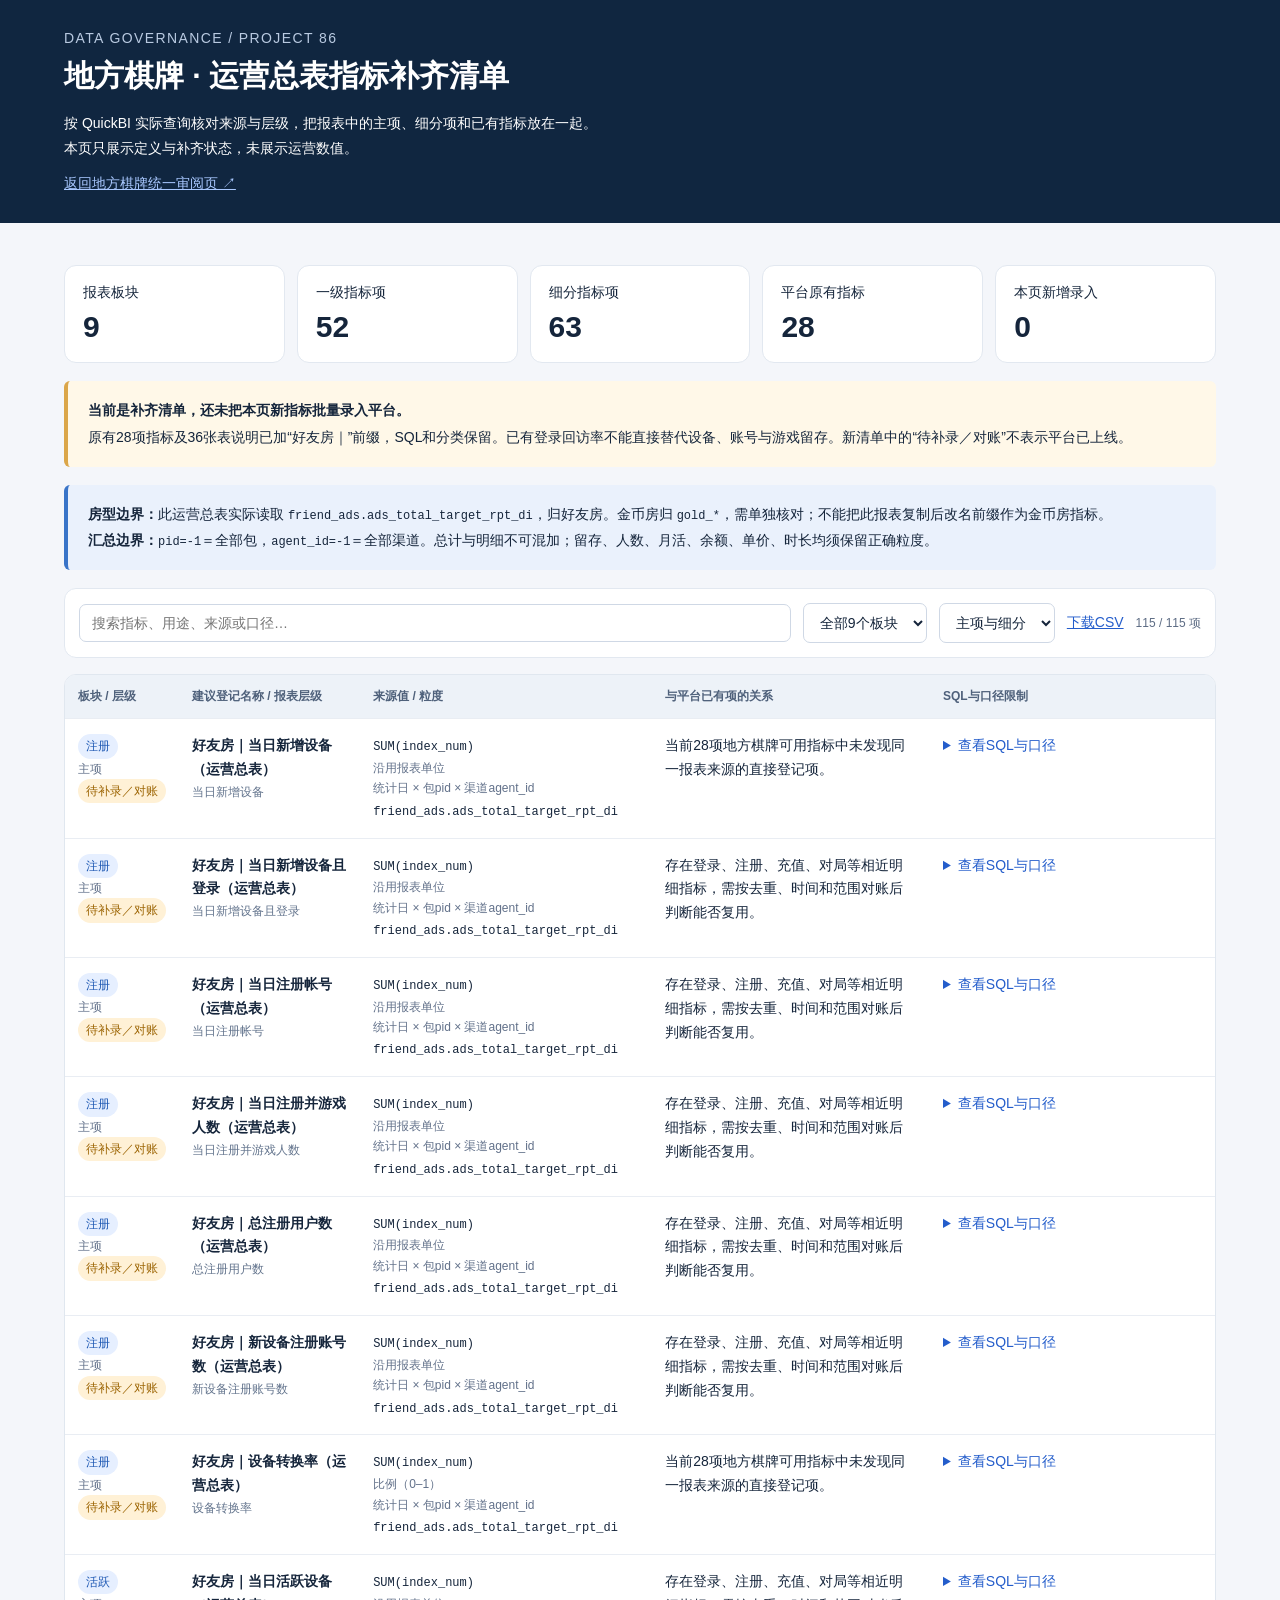
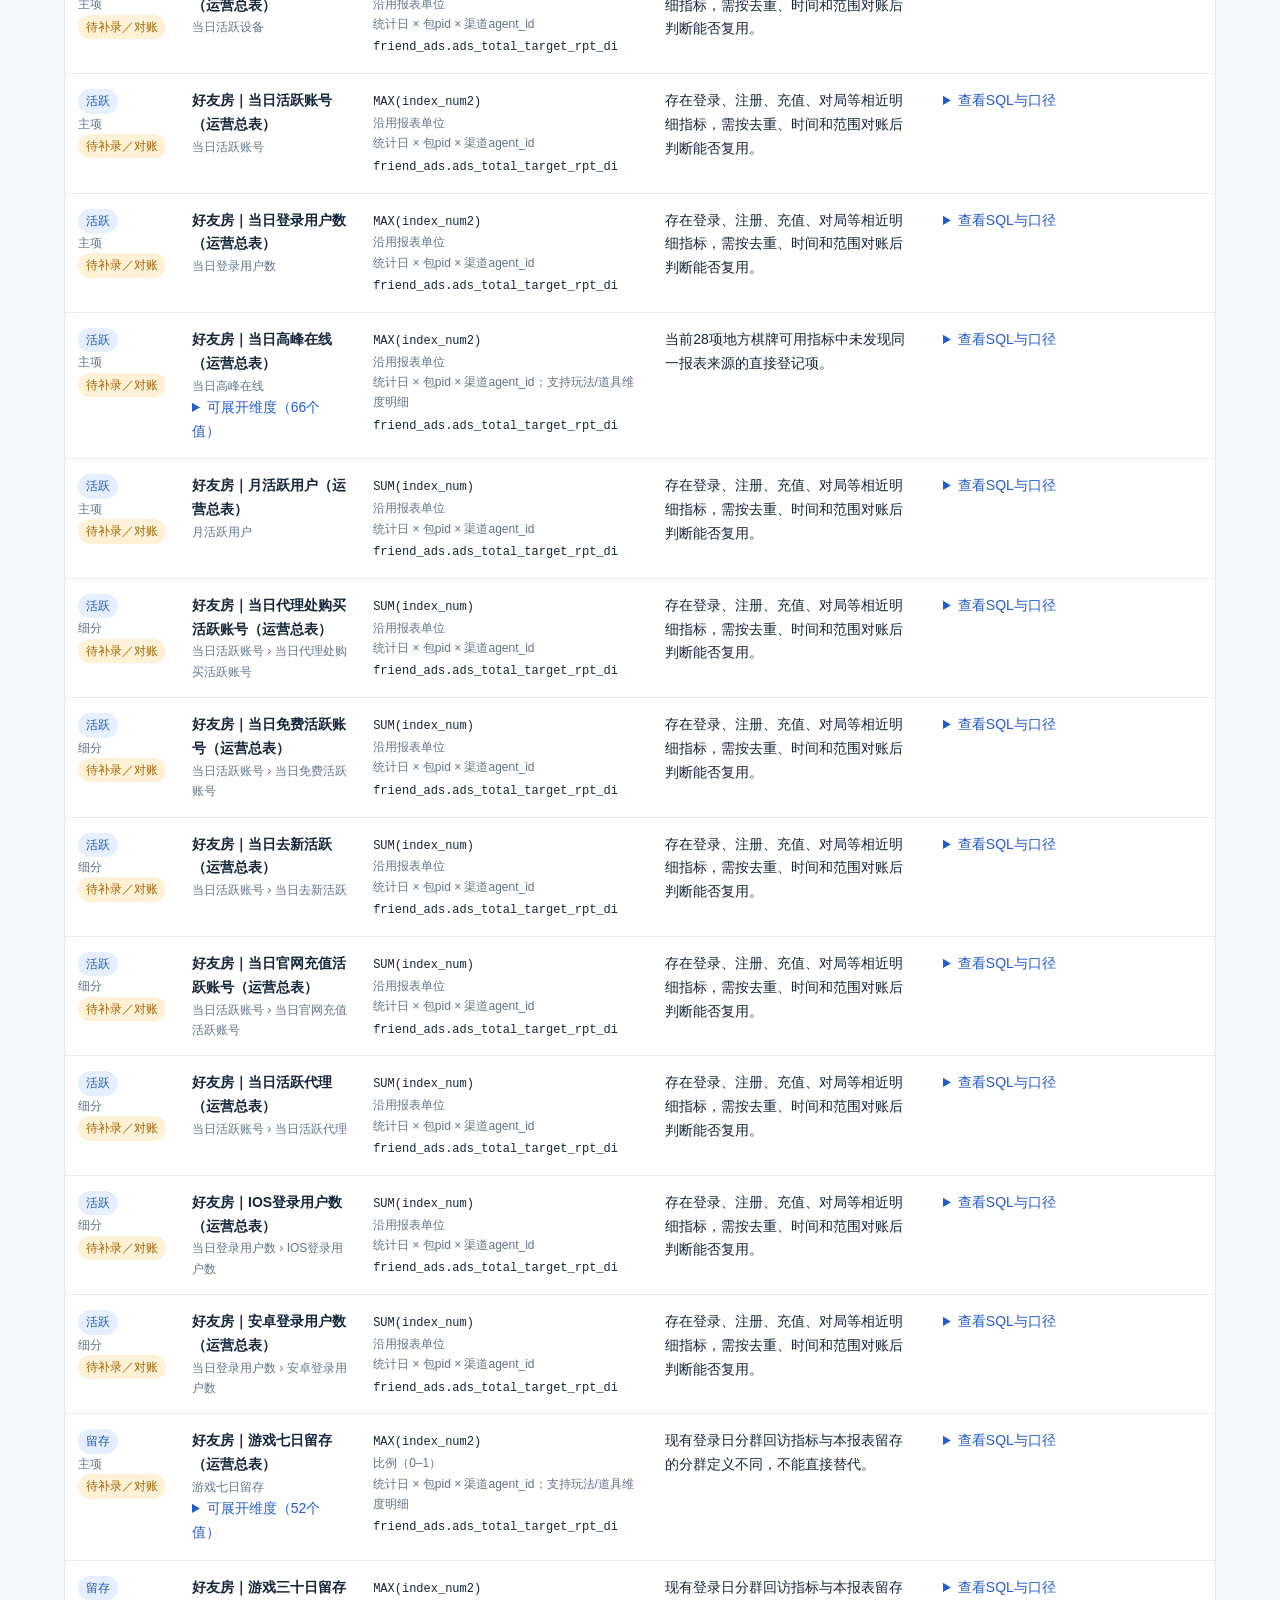
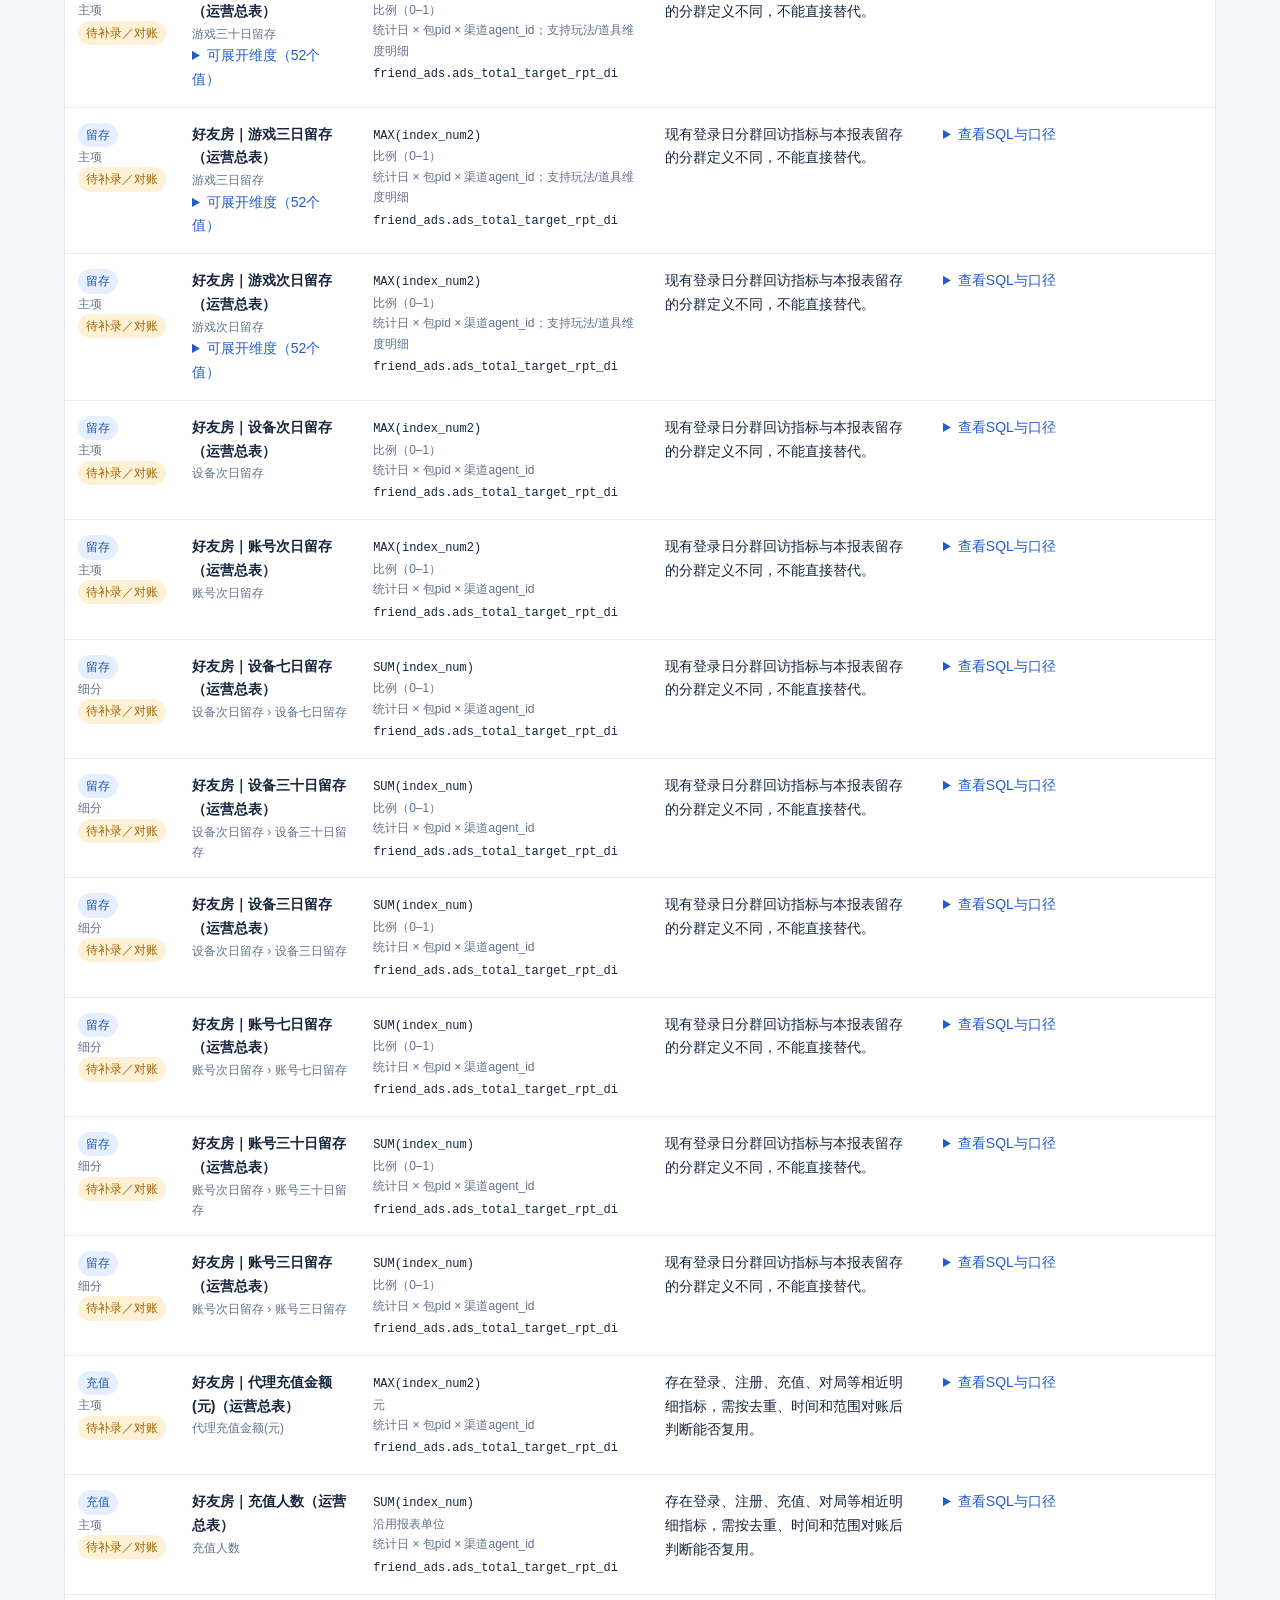
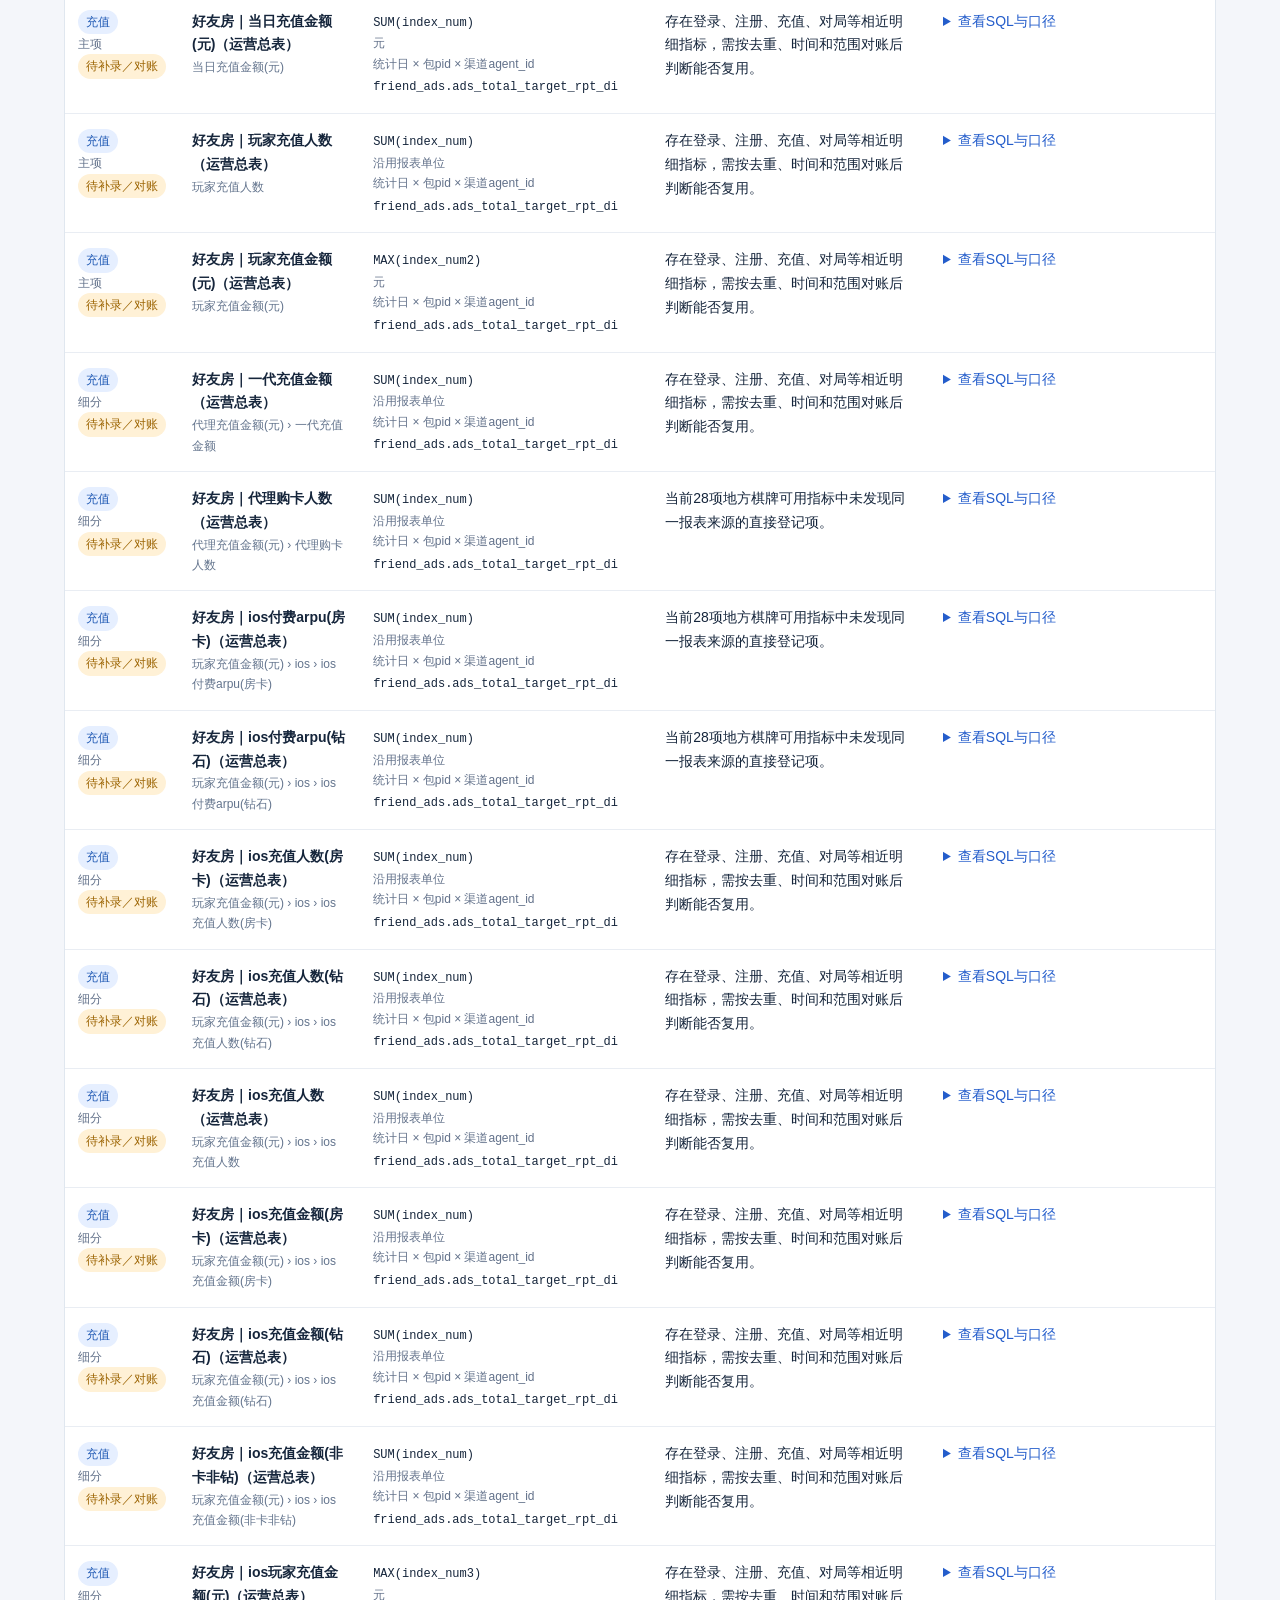
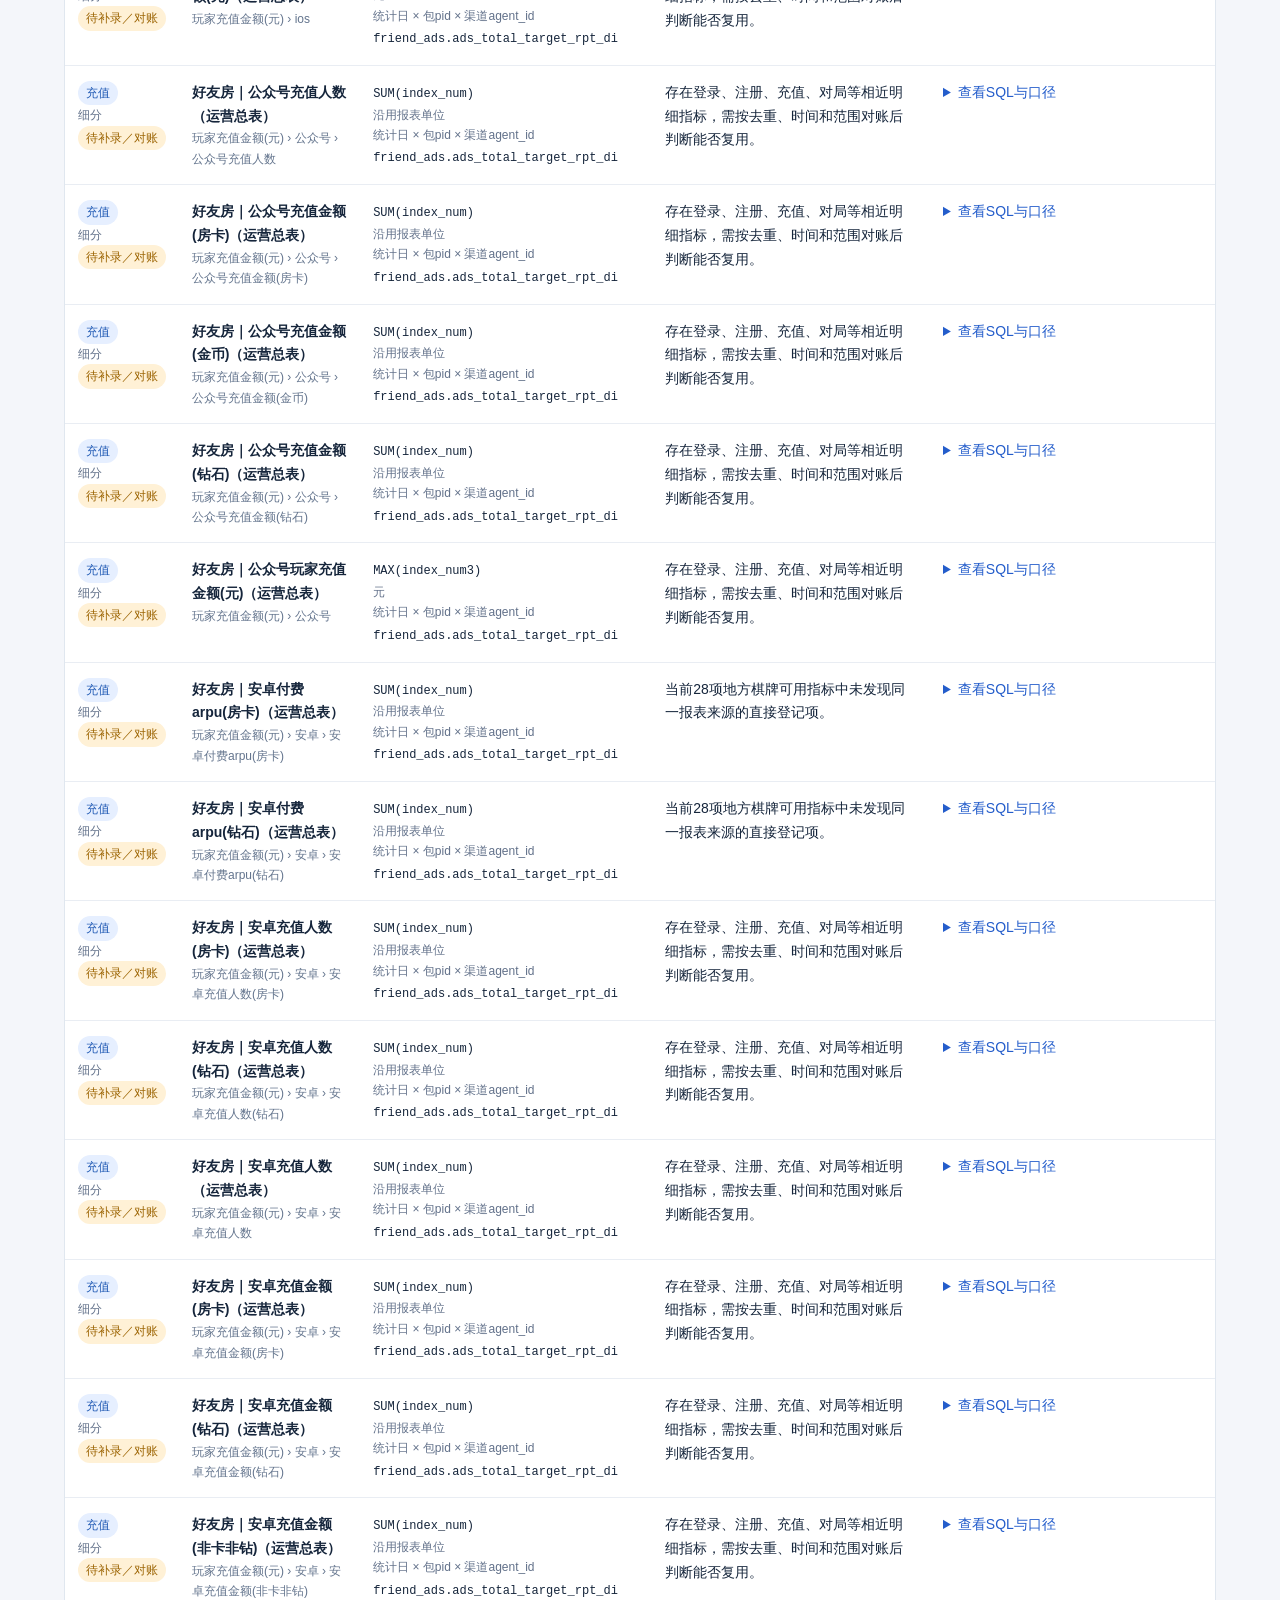
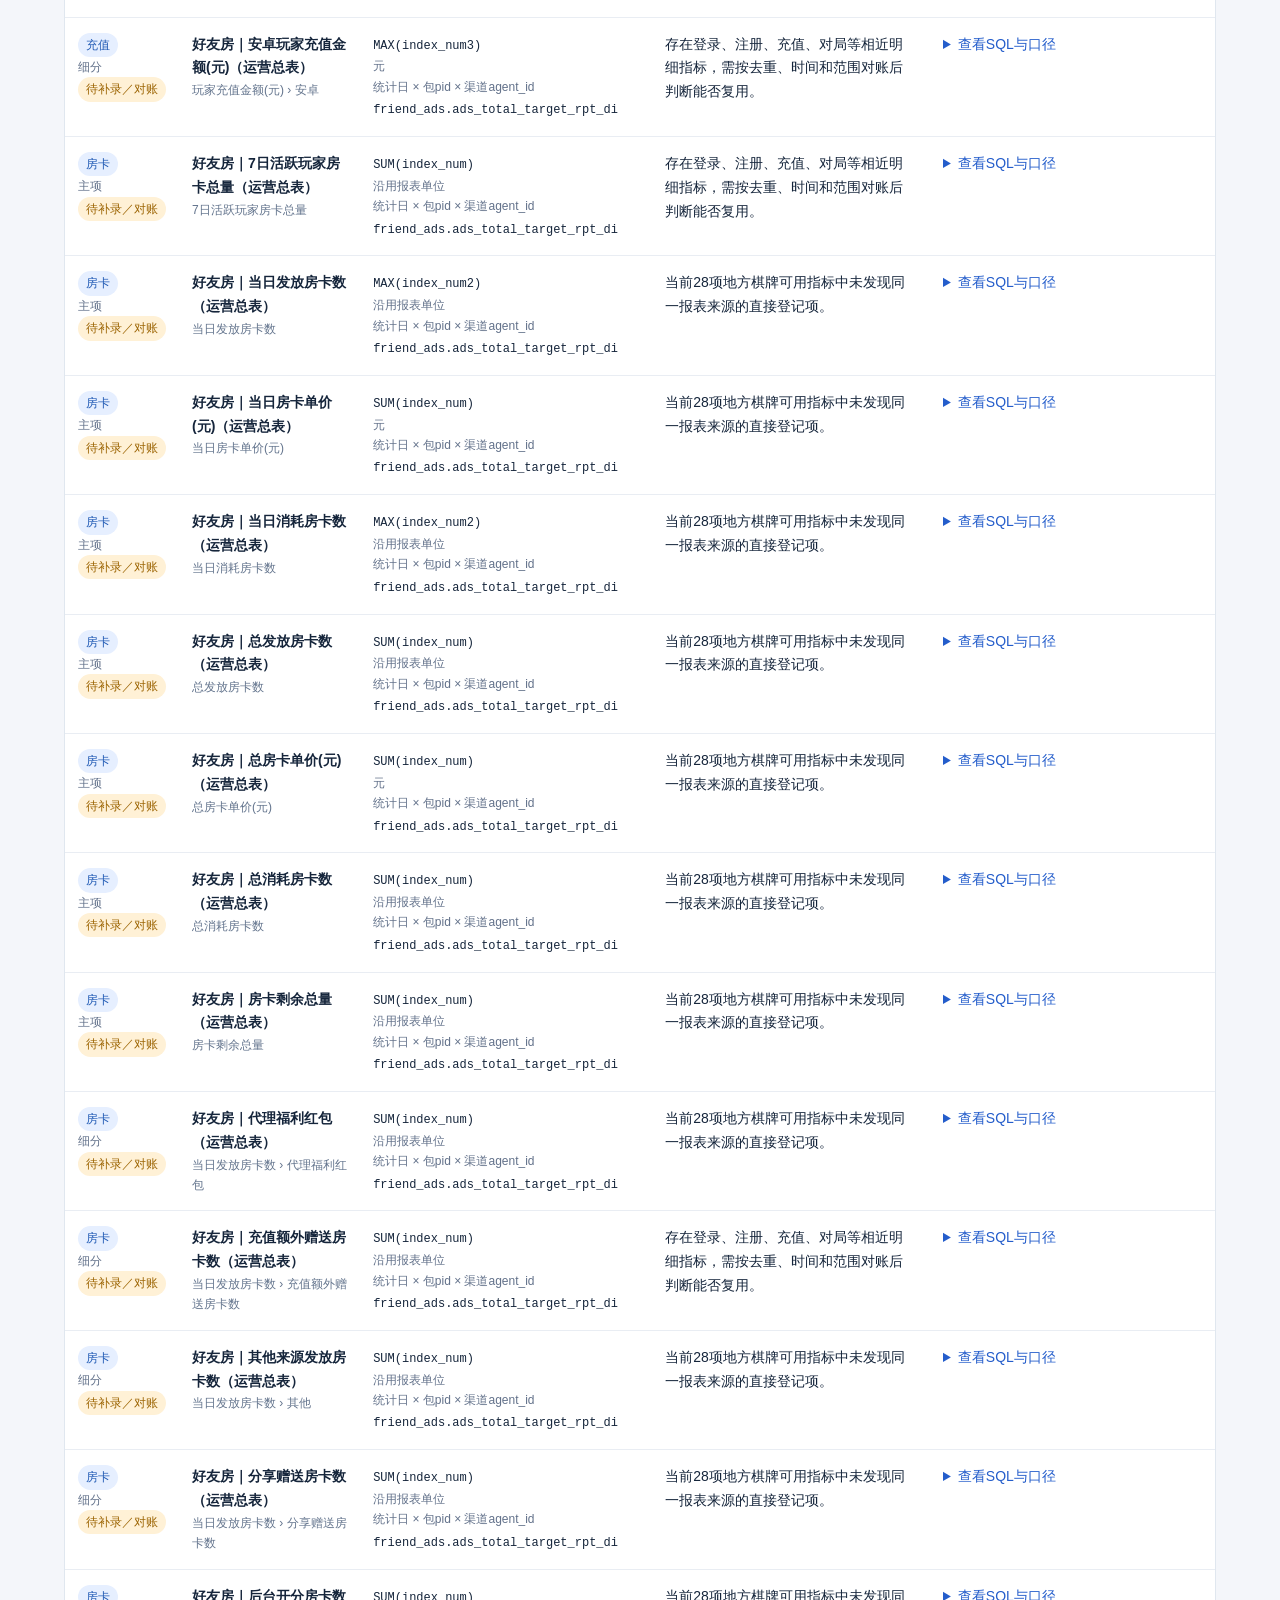
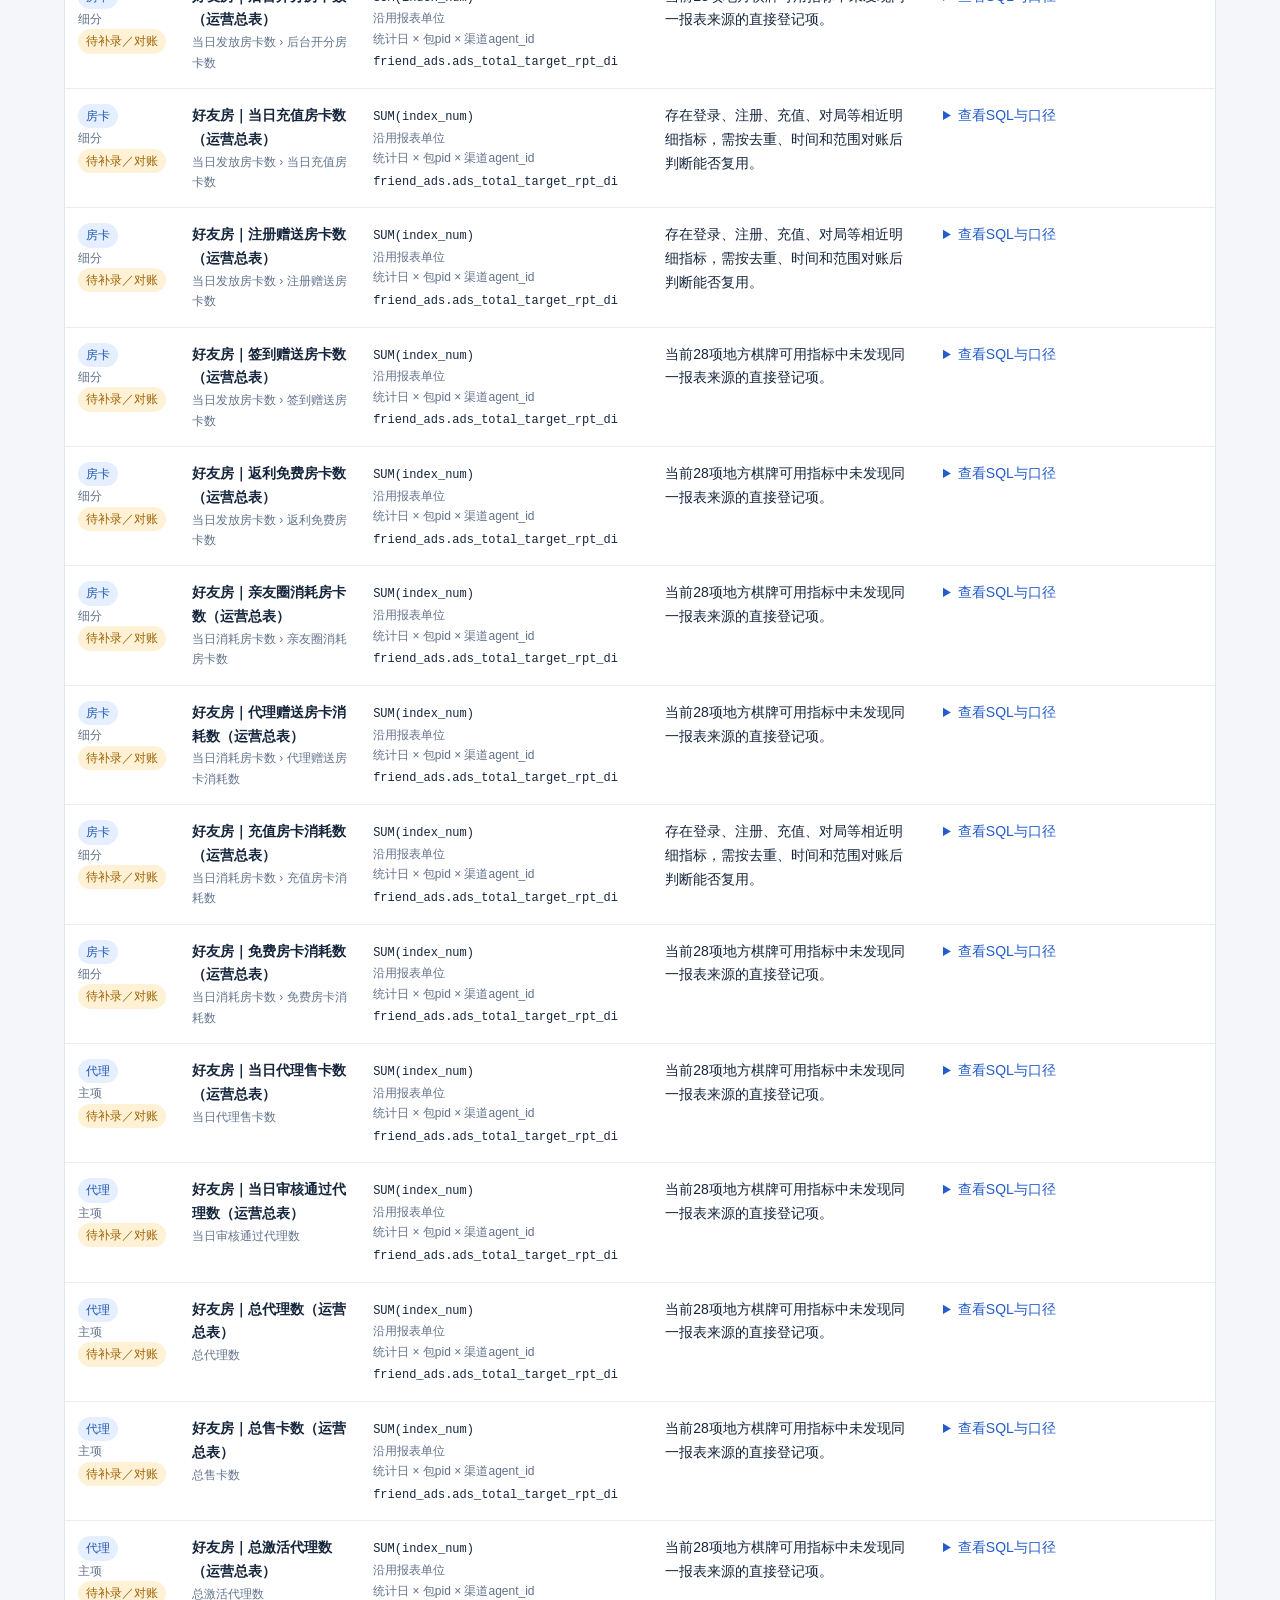
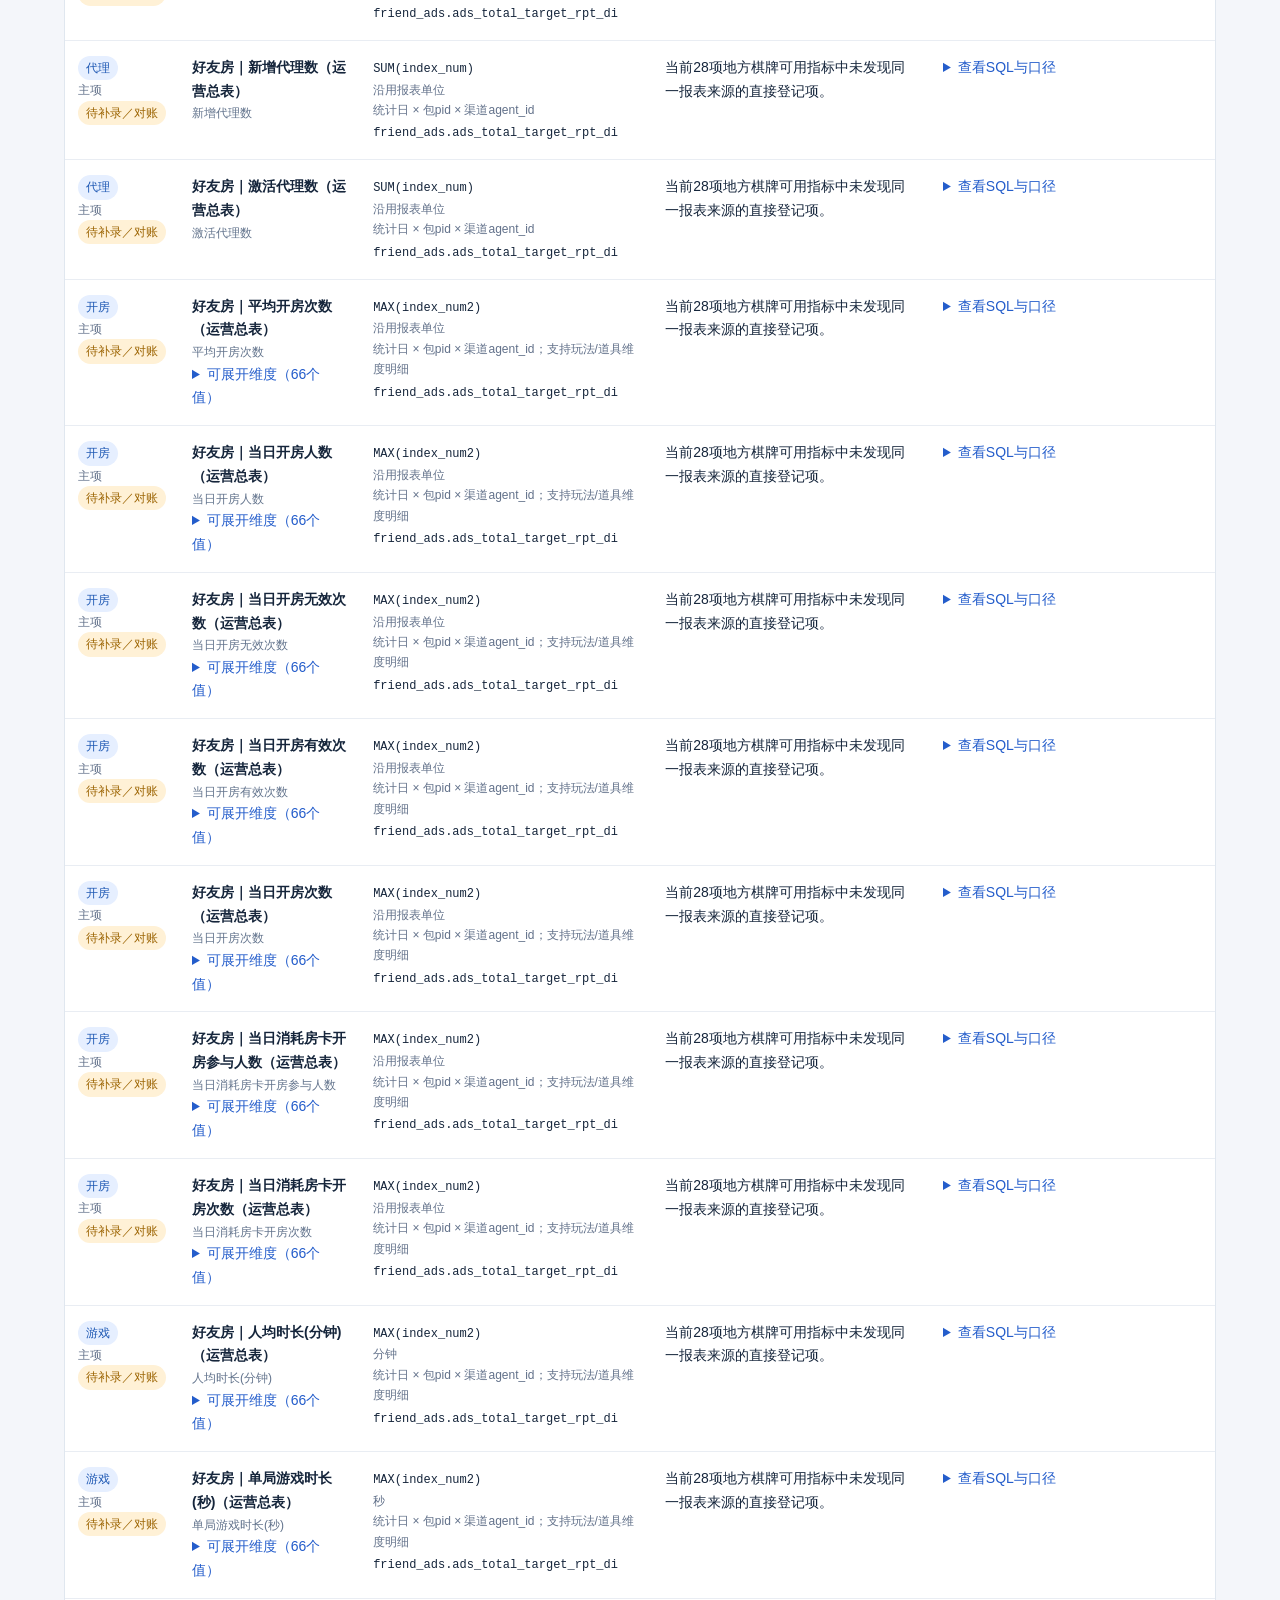
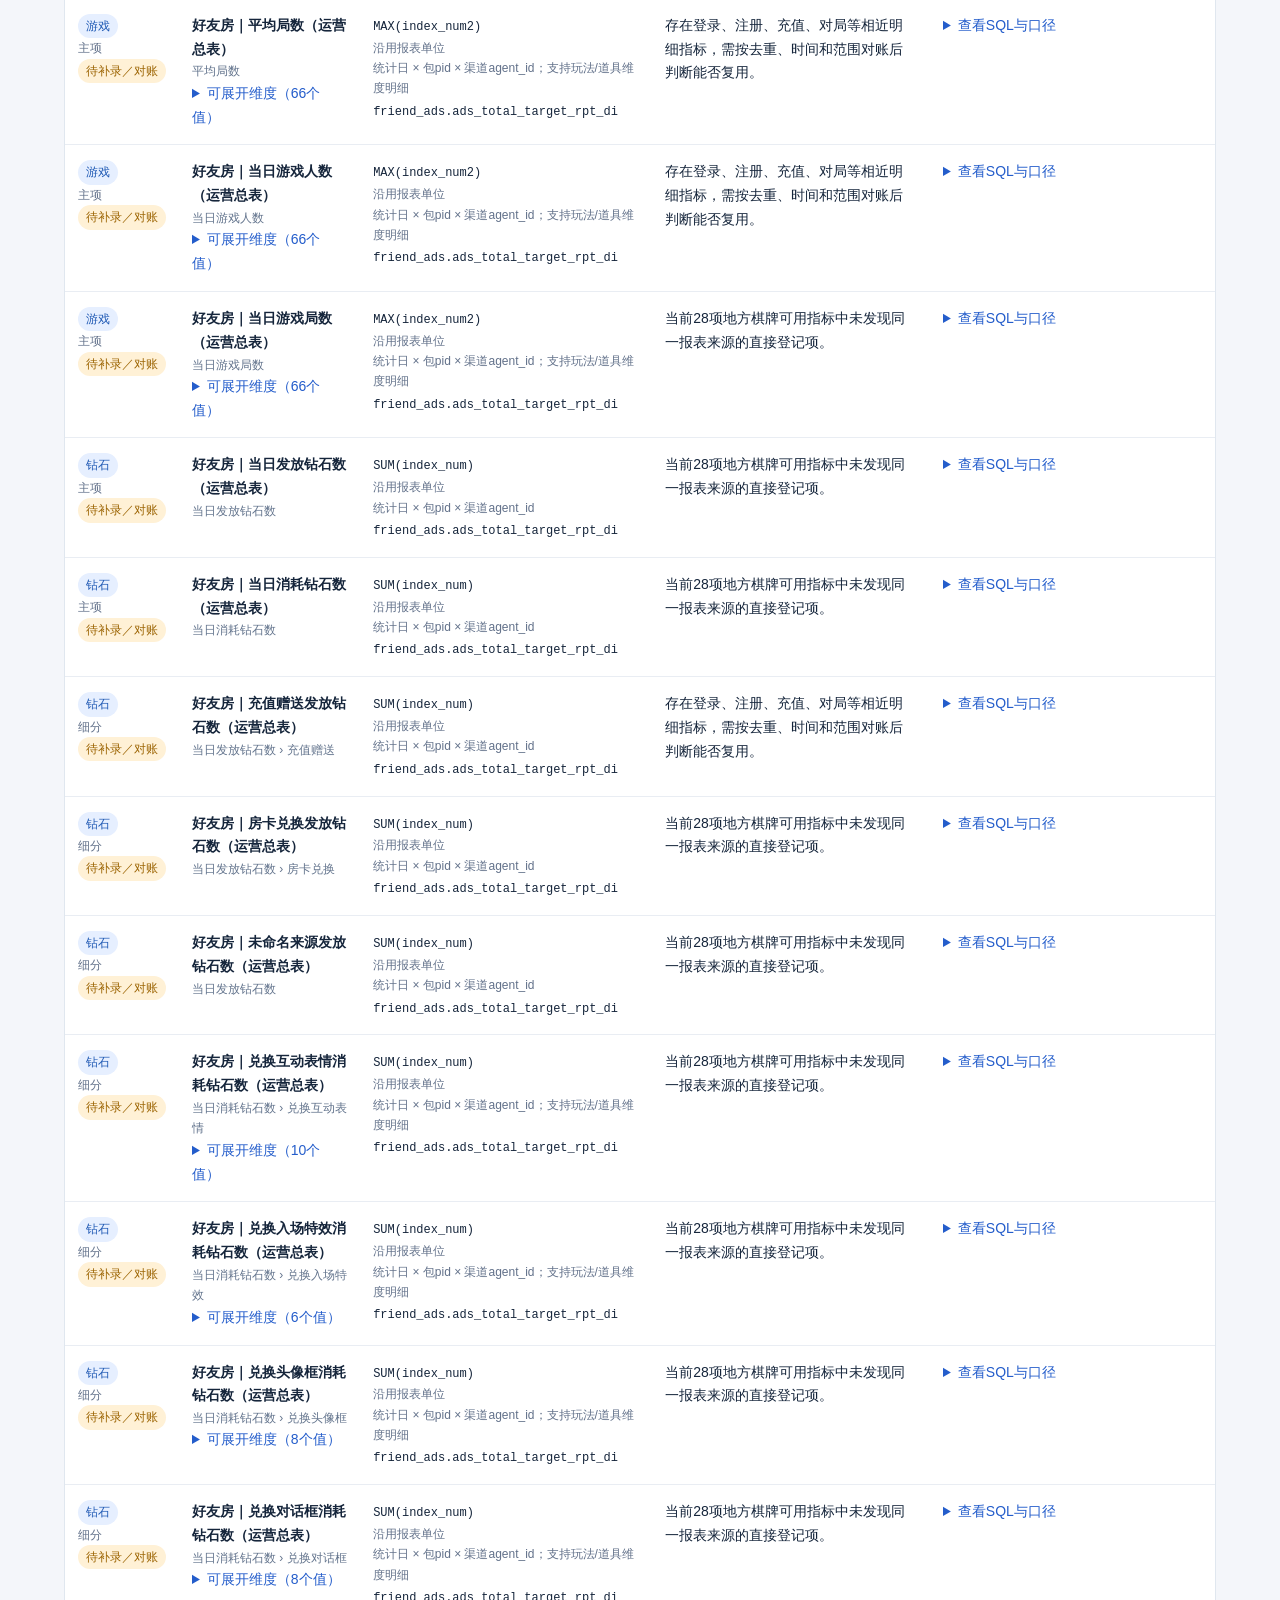
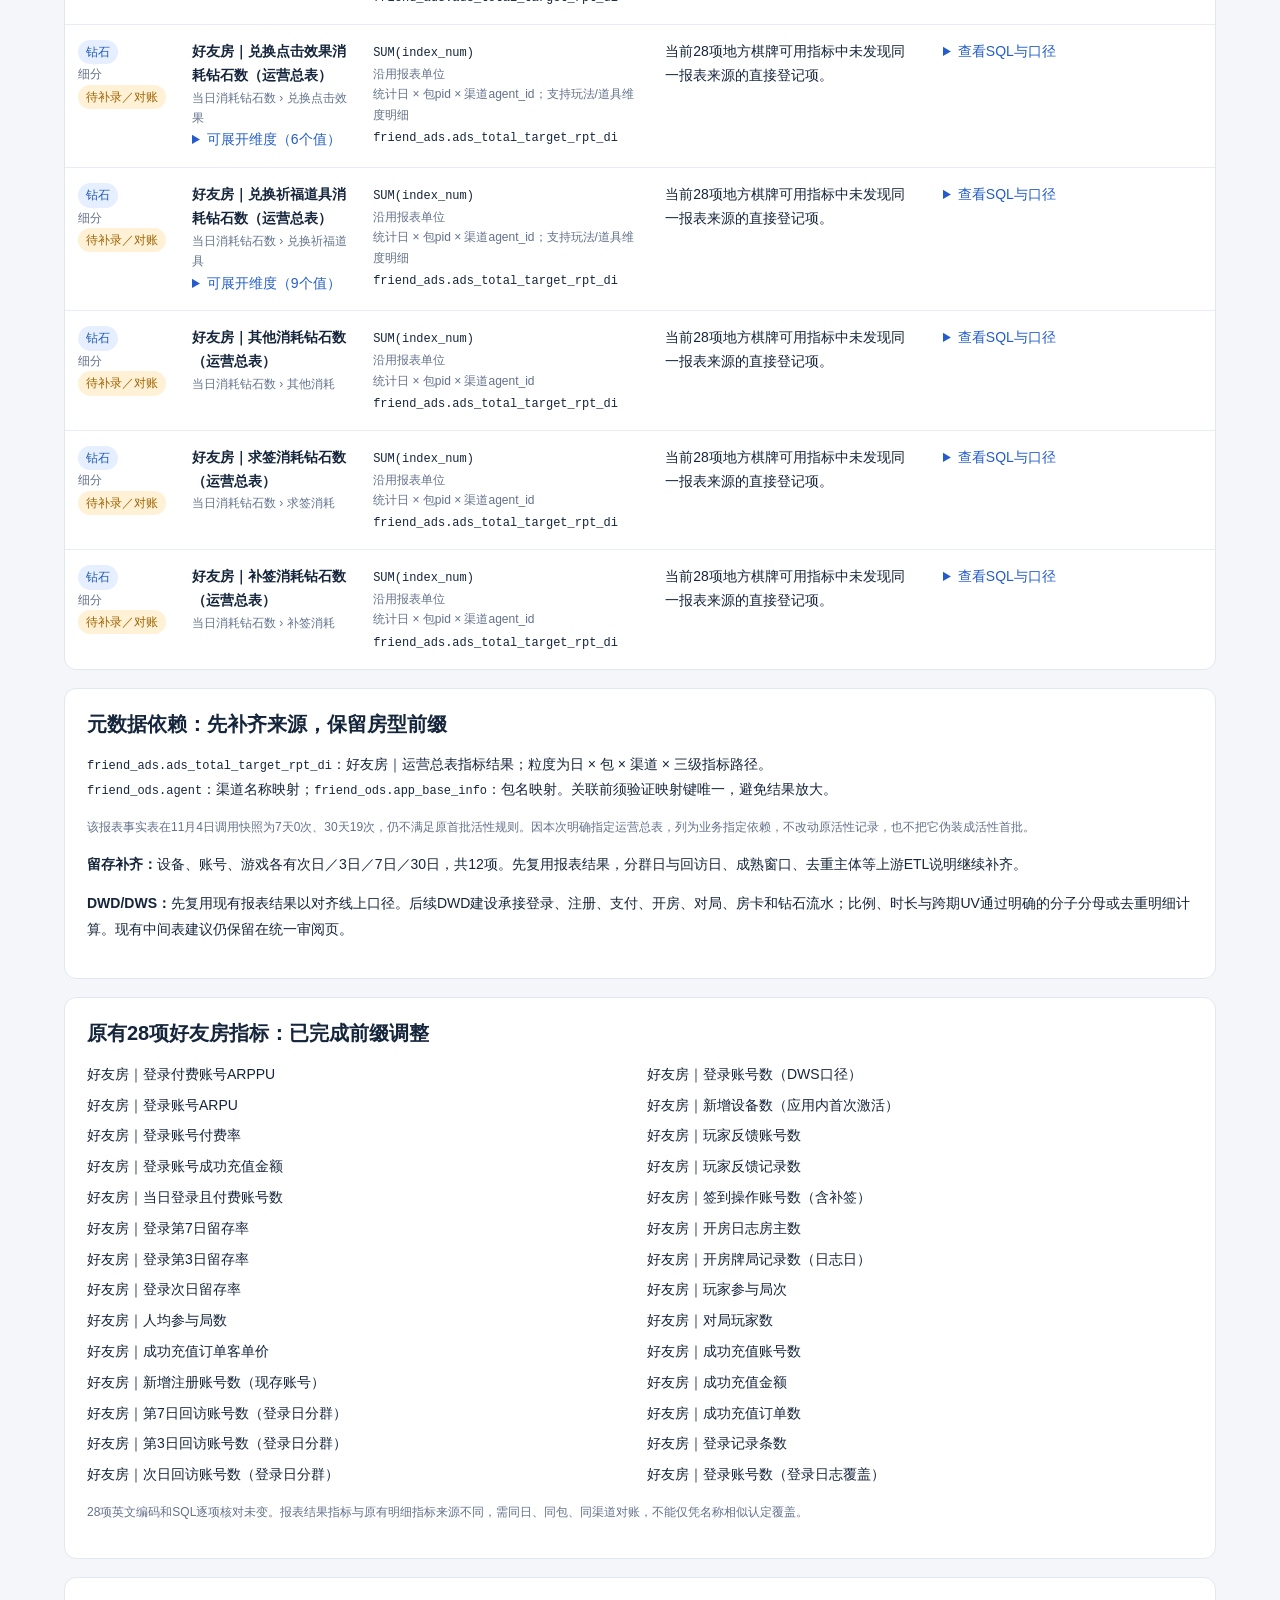
==== commit 830e5f73: "Reconcile local chess room prefixes and add operations report metric inventory" ====
--- a/local-chess-operations/index.html
+++ b/local-chess-operations/index.html
@@ -4,6 +4,6 @@
 const DATA={"summary":{"project_id":86,"project_name":"地方棋牌","main_items":52,"detail_items":63,"inventory_items":115,"sections":9,"existing_metrics":28,"new_metrics_written":0,"metadata_prefixed":36,"metrics_prefixed":28,"report_scope":"好友房 friend_*","source_tables":["friend_ads.ads_total_target_rpt_di","friend_ods.agent","friend_ods.app_base_info"],"queried_dictionary_as_of":"2026-11-05","current_observation_date":"2026-11-04","stock_available":691,"stock_header":721,"unexported_difference":30,"note":"指标定义补齐清单；本清单尚未批量写入平台。已保存的28项指标只调整前缀，SQL未改变。"},"metrics":[{"id":"FRPT_4e87242e9a6c","project_id":86,"project_name":"地方棋牌","room":"好友房","section":"注册","name":"好友房｜当日新增设备（运营总表）","report_name":"当日新增设备","parent":"当日新增设备","path":["当日新增设备"],"kind":"主项","value_field":"index_num","aggregation":"SUM","unit":"沿用报表单位","grain":"统计日 × 包pid × 渠道agent_id","source":"friend_ads.ads_total_target_rpt_di","sql":"SELECT dt, pid, agent_id, SUM(index_num) AS metric_value\nFROM friend_ads.ads_total_target_rpt_di\nWHERE index_name1 = '当日新增设备'\nGROUP BY dt, pid, agent_id;","definition":"复用运营总表结果值；指标路径：当日新增设备；按当前报表配置读取 SUM(index_num)。","comparison":"当前28项地方棋牌可用指标中未发现同一报表来源的直接登记项。","status":"待补录／对账","risk":"保留日粒度。人数、设备数跨日期或跨渠道可能重复，不作为跨期去重人数。 pid=-1为全部包，agent_id=-1为全部渠道，汇总与明细不可混加。上游ETL的排除条件、分母及迟到修正规则未在报表SQL中给出。","dimensions":[],"dimension_sql":"","first_seen":"2025-01-01","last_seen":"2026-11-04","evidence":"QuickBI图表实际SQL、历史名称目录；未采集上游ETL","widget":"注册明细","platform_written":false},{"id":"FRPT_20e0eb434f1a","project_id":86,"project_name":"地方棋牌","room":"好友房","section":"注册","name":"好友房｜当日新增设备且登录（运营总表）","report_name":"当日新增设备且登录","parent":"当日新增设备且登录","path":["当日新增设备且登录"],"kind":"主项","value_field":"index_num","aggregation":"SUM","unit":"沿用报表单位","grain":"统计日 × 包pid × 渠道agent_id","source":"friend_ads.ads_total_target_rpt_di","sql":"SELECT dt, pid, agent_id, SUM(index_num) AS metric_value\nFROM friend_ads.ads_total_target_rpt_di\nWHERE index_name1 = '当日新增设备且登录'\nGROUP BY dt, pid, agent_id;","definition":"复用运营总表结果值；指标路径：当日新增设备且登录；按当前报表配置读取 SUM(index_num)。","comparison":"存在登录、注册、充值、对局等相近明细指标，需按去重、时间和范围对账后判断能否复用。","status":"待补录／对账","risk":"保留日粒度。人数、设备数跨日期或跨渠道可能重复，不作为跨期去重人数。 pid=-1为全部包，agent_id=-1为全部渠道，汇总与明细不可混加。上游ETL的排除条件、分母及迟到修正规则未在报表SQL中给出。","dimensions":[],"dimension_sql":"","first_seen":"2026-01-01","last_seen":"2026-11-04","evidence":"QuickBI图表实际SQL、历史名称目录；未采集上游ETL","widget":"注册明细","platform_written":false},{"id":"FRPT_a62d0f998770","project_id":86,"project_name":"地方棋牌","room":"好友房","section":"注册","name":"好友房｜当日注册帐号（运营总表）","report_name":"当日注册帐号","parent":"当日注册帐号","path":["当日注册帐号"],"kind":"主项","value_field":"index_num","aggregation":"SUM","unit":"沿用报表单位","grain":"统计日 × 包pid × 渠道agent_id","source":"friend_ads.ads_total_target_rpt_di","sql":"SELECT dt, pid, agent_id, SUM(index_num) AS metric_value\nFROM friend_ads.ads_total_target_rpt_di\nWHERE index_name1 = '当日注册帐号'\nGROUP BY dt, pid, agent_id;","definition":"复用运营总表结果值；指标路径：当日注册帐号；按当前报表配置读取 SUM(index_num)。","comparison":"存在登录、注册、充值、对局等相近明细指标，需按去重、时间和范围对账后判断能否复用。","status":"待补录／对账","risk":"保留日粒度。人数、设备数跨日期或跨渠道可能重复，不作为跨期去重人数。 pid=-1为全部包，agent_id=-1为全部渠道，汇总与明细不可混加。上游ETL的排除条件、分母及迟到修正规则未在报表SQL中给出。","dimensions":[],"dimension_sql":"","first_seen":"2025-01-01","last_seen":"2026-11-04","evidence":"QuickBI图表实际SQL、历史名称目录；未采集上游ETL","widget":"注册明细","platform_written":false},{"id":"FRPT_6f82a722a5a4","project_id":86,"project_name":"地方棋牌","room":"好友房","section":"注册","name":"好友房｜当日注册并游戏人数（运营总表）","report_name":"当日注册并游戏人数","parent":"当日注册并游戏人数","path":["当日注册并游戏人数"],"kind":"主项","value_field":"index_num","aggregation":"SUM","unit":"沿用报表单位","grain":"统计日 × 包pid × 渠道agent_id","source":"friend_ads.ads_total_target_rpt_di","sql":"SELECT dt, pid, agent_id, SUM(index_num) AS metric_value\nFROM friend_ads.ads_total_target_rpt_di\nWHERE index_name1 = '当日注册并游戏人数'\nGROUP BY dt, pid, agent_id;","definition":"复用运营总表结果值；指标路径：当日注册并游戏人数；按当前报表配置读取 SUM(index_num)。","comparison":"存在登录、注册、充值、对局等相近明细指标，需按去重、时间和范围对账后判断能否复用。","status":"待补录／对账","risk":"保留日粒度。人数、设备数跨日期或跨渠道可能重复，不作为跨期去重人数。 pid=-1为全部包，agent_id=-1为全部渠道，汇总与明细不可混加。上游ETL的排除条件、分母及迟到修正规则未在报表SQL中给出。","dimensions":[],"dimension_sql":"","first_seen":"2025-01-01","last_seen":"2026-11-04","evidence":"QuickBI图表实际SQL、历史名称目录；未采集上游ETL","widget":"注册明细","platform_written":false},{"id":"FRPT_26d12a571fd1","project_id":86,"project_name":"地方棋牌","room":"好友房","section":"注册","name":"好友房｜总注册用户数（运营总表）","report_name":"总注册用户数","parent":"总注册用户数","path":["总注册用户数"],"kind":"主项","value_field":"index_num","aggregation":"SUM","unit":"沿用报表单位","grain":"统计日 × 包pid × 渠道agent_id","source":"friend_ads.ads_total_target_rpt_di","sql":"SELECT dt, pid, agent_id, SUM(index_num) AS metric_value\nFROM friend_ads.ads_total_target_rpt_di\nWHERE index_name1 = '总注册用户数'\nGROUP BY dt, pid, agent_id;","definition":"复用运营总表结果值；指标路径：总注册用户数；按当前报表配置读取 SUM(index_num)。","comparison":"存在登录、注册、充值、对局等相近明细指标，需按去重、时间和范围对账后判断能否复用。","status":"待补录／对账","risk":"累计值、库存或月活快照按指定日取值，跨日期不可相加。 pid=-1为全部包，agent_id=-1为全部渠道，汇总与明细不可混加。上游ETL的排除条件、分母及迟到修正规则未在报表SQL中给出。","dimensions":[],"dimension_sql":"","first_seen":"2025-01-01","last_seen":"2026-11-04","evidence":"QuickBI图表实际SQL、历史名称目录；未采集上游ETL","widget":"总注册用户","platform_written":false},{"id":"FRPT_025eb488e717","project_id":86,"project_name":"地方棋牌","room":"好友房","section":"注册","name":"好友房｜新设备注册账号数（运营总表）","report_name":"新设备注册账号数","parent":"新设备注册账号数","path":["新设备注册账号数"],"kind":"主项","value_field":"index_num","aggregation":"SUM","unit":"沿用报表单位","grain":"统计日 × 包pid × 渠道agent_id","source":"friend_ads.ads_total_target_rpt_di","sql":"SELECT dt, pid, agent_id, SUM(index_num) AS metric_value\nFROM friend_ads.ads_total_target_rpt_di\nWHERE index_name1 = '新设备注册账号数'\nGROUP BY dt, pid, agent_id;","definition":"复用运营总表结果值；指标路径：新设备注册账号数；按当前报表配置读取 SUM(index_num)。","comparison":"存在登录、注册、充值、对局等相近明细指标，需按去重、时间和范围对账后判断能否复用。","status":"待补录／对账","risk":"保留日粒度。人数、设备数跨日期或跨渠道可能重复，不作为跨期去重人数。 pid=-1为全部包，agent_id=-1为全部渠道，汇总与明细不可混加。上游ETL的排除条件、分母及迟到修正规则未在报表SQL中给出。","dimensions":[],"dimension_sql":"","first_seen":"2026-10-12","last_seen":"2026-11-04","evidence":"QuickBI图表实际SQL、历史名称目录；未采集上游ETL","widget":"注册明细","platform_written":false},{"id":"FRPT_54619aaf0eaa","project_id":86,"project_name":"地方棋牌","room":"好友房","section":"注册","name":"好友房｜设备转换率（运营总表）","report_name":"设备转换率","parent":"设备转换率","path":["设备转换率"],"kind":"主项","value_field":"index_num","aggregation":"SUM","unit":"比例（0–1）","grain":"统计日 × 包pid × 渠道agent_id","source":"friend_ads.ads_total_target_rpt_di","sql":"SELECT dt, pid, agent_id, SUM(index_num) AS metric_value\nFROM friend_ads.ads_total_target_rpt_di\nWHERE index_name1 = '设备转换率'\nGROUP BY dt, pid, agent_id;","definition":"复用运营总表结果值；指标路径：设备转换率；按当前报表配置读取 SUM(index_num)。","comparison":"当前28项地方棋牌可用指标中未发现同一报表来源的直接登记项。","status":"待补录／对账","risk":"按日期、包、渠道保存的预计算比例；跨日期、包、渠道均不可直接求和或平均。 pid=-1为全部包，agent_id=-1为全部渠道，汇总与明细不可混加。上游ETL的排除条件、分母及迟到修正规则未在报表SQL中给出。","dimensions":[],"dimension_sql":"","first_seen":"2025-01-01","last_seen":"2026-11-04","evidence":"QuickBI图表实际SQL、历史名称目录；未采集上游ETL","widget":"设备转换","platform_written":false},{"id":"FRPT_6428240ad38f","project_id":86,"project_name":"地方棋牌","room":"好友房","section":"活跃","name":"好友房｜当日活跃设备（运营总表）","report_name":"当日活跃设备","parent":"当日活跃设备","path":["当日活跃设备"],"kind":"主项","value_field":"index_num","aggregation":"SUM","unit":"沿用报表单位","grain":"统计日 × 包pid × 渠道agent_id","source":"friend_ads.ads_total_target_rpt_di","sql":"SELECT dt, pid, agent_id, SUM(index_num) AS metric_value\nFROM friend_ads.ads_total_target_rpt_di\nWHERE index_name1 = '当日活跃设备'\nGROUP BY dt, pid, agent_id;","definition":"复用运营总表结果值；指标路径：当日活跃设备；按当前报表配置读取 SUM(index_num)。","comparison":"存在登录、注册、充值、对局等相近明细指标，需按去重、时间和范围对账后判断能否复用。","status":"待补录／对账","risk":"保留日粒度。人数、设备数跨日期或跨渠道可能重复，不作为跨期去重人数。 pid=-1为全部包，agent_id=-1为全部渠道，汇总与明细不可混加。上游ETL的排除条件、分母及迟到修正规则未在报表SQL中给出。","dimensions":[],"dimension_sql":"","first_seen":"2025-01-01","last_seen":"2026-11-04","evidence":"QuickBI图表实际SQL、历史名称目录；未采集上游ETL","widget":"活跃概要","platform_written":false},{"id":"FRPT_6d887abf5521","project_id":86,"project_name":"地方棋牌","room":"好友房","section":"活跃","name":"好友房｜当日活跃账号（运营总表）","report_name":"当日活跃账号","parent":"当日活跃账号","path":["当日活跃账号"],"kind":"主项","value_field":"index_num2","aggregation":"MAX","unit":"沿用报表单位","grain":"统计日 × 包pid × 渠道agent_id","source":"friend_ads.ads_total_target_rpt_di","sql":"SELECT dt, pid, agent_id, MAX(index_num2) AS metric_value\nFROM friend_ads.ads_total_target_rpt_di\nWHERE index_name1 = '当日活跃账号'\nGROUP BY dt, pid, agent_id;","definition":"复用运营总表结果值；指标路径：当日活跃账号；按当前报表配置读取 MAX(index_num2)。","comparison":"存在登录、注册、充值、对局等相近明细指标，需按去重、时间和范围对账后判断能否复用。","status":"待补录／对账","risk":"保留日粒度。人数、设备数跨日期或跨渠道可能重复，不作为跨期去重人数。 pid=-1为全部包，agent_id=-1为全部渠道，汇总与明细不可混加。上游ETL的排除条件、分母及迟到修正规则未在报表SQL中给出。","dimensions":[],"dimension_sql":"","first_seen":"2025-01-01","last_seen":"2026-11-04","evidence":"QuickBI图表实际SQL、历史名称目录；未采集上游ETL","widget":"活跃账号","platform_written":false},{"id":"FRPT_0a519dbd91fb","project_id":86,"project_name":"地方棋牌","room":"好友房","section":"活跃","name":"好友房｜当日登录用户数（运营总表）","report_name":"当日登录用户数","parent":"当日登录用户数","path":["当日登录用户数"],"kind":"主项","value_field":"index_num2","aggregation":"MAX","unit":"沿用报表单位","grain":"统计日 × 包pid × 渠道agent_id","source":"friend_ads.ads_total_target_rpt_di","sql":"SELECT dt, pid, agent_id, MAX(index_num2) AS metric_value\nFROM friend_ads.ads_total_target_rpt_di\nWHERE index_name1 = '当日登录用户数'\nGROUP BY dt, pid, agent_id;","definition":"复用运营总表结果值；指标路径：当日登录用户数；按当前报表配置读取 MAX(index_num2)。","comparison":"存在登录、注册、充值、对局等相近明细指标，需按去重、时间和范围对账后判断能否复用。","status":"待补录／对账","risk":"保留日粒度。人数、设备数跨日期或跨渠道可能重复，不作为跨期去重人数。 pid=-1为全部包，agent_id=-1为全部渠道，汇总与明细不可混加。上游ETL的排除条件、分母及迟到修正规则未在报表SQL中给出。","dimensions":[],"dimension_sql":"","first_seen":"2025-01-01","last_seen":"2026-11-04","evidence":"QuickBI图表实际SQL、历史名称目录；未采集上游ETL","widget":"活跃账号","platform_written":false},{"id":"FRPT_1d0116df867e","project_id":86,"project_name":"地方棋牌","room":"好友房","section":"活跃","name":"好友房｜当日高峰在线（运营总表）","report_name":"当日高峰在线","parent":"当日高峰在线","path":["当日高峰在线"],"kind":"主项","value_field":"index_num2","aggregation":"MAX","unit":"沿用报表单位","grain":"统计日 × 包pid × 渠道agent_id；支持玩法/道具维度明细","source":"friend_ads.ads_total_target_rpt_di","sql":"SELECT dt, pid, agent_id, MAX(index_num2) AS metric_value\nFROM friend_ads.ads_total_target_rpt_di\nWHERE index_name1 = '当日高峰在线'\nGROUP BY dt, pid, agent_id;","definition":"复用运营总表结果值；指标路径：当日高峰在线；按当前报表配置读取 MAX(index_num2)。","comparison":"当前28项地方棋牌可用指标中未发现同一报表来源的直接登记项。","status":"待补录／对账","risk":"保留日粒度。人数、设备数跨日期或跨渠道可能重复，不作为跨期去重人数。 pid=-1为全部包，agent_id=-1为全部渠道，汇总与明细不可混加。上游ETL的排除条件、分母及迟到修正规则未在报表SQL中给出。 可按玩法/道具名称展开；维度值不另算一项指标。","dimensions":["上海-拉西胡麻将","上海-敲麻","上海-斗地主","上海-清混碰麻将","上海-百搭麻将","上海-红中麻将","上海崇明喊打","上海干瞪眼","上海敲麻","上海斗地主","上海松江搓花","上海百搭麻将","上海红中麻将","十三张","哈尔滨麻将","哈灵掼蛋","安徽-巢湖麻将","安徽-无为麻将","安徽-淮北麻将","安徽-芜湖麻将","安徽-铜陵麻将","安徽-马鞍山麻将","嵊州麻将","巢湖麻将","拉西胡麻将","无为麻将","杭州双扣","杭州麻将","江苏-南京麻将","江苏-扬州麻将","江苏-无锡麻将","江苏-江都麻将","江苏-苏州麻将","江苏-高邮麻将","沪-拉西胡麻将","浙江-嘉兴麻将","浙江-宁波麻将","浙江-嵊州麻将","浙江-常山麻将","浙江-推倒胡","浙江-杭州双扣","浙江-杭州麻将","浙江-温州麻将","浙江-萧山麻将","浙江丽水广式64张","浙江桐庐麻将","淮北麻将","清混碰麻将","皖-巢湖麻将","皖-无为麻将","皖-淮北麻将","皖-芜湖麻将","皖-铜陵麻将","皖-马鞍山麻将","经典斗地主","绥化麻将","芜湖麻将","萧山麻将","血战麻将","跑得快","铜陵麻将","马鞍山麻将","黑-哈尔滨麻将","黑-绥化麻将","黑-齐齐哈尔麻将","齐齐哈尔麻将"],"dimension_sql":"SELECT dt, pid, agent_id, index_name2, SUM(index_num) AS metric_value\nFROM friend_ads.ads_total_target_rpt_di\nWHERE index_name1 = '当日高峰在线'\nGROUP BY dt, pid, agent_id, index_name2;","first_seen":"2025-01-01","last_seen":"2026-11-04","evidence":"QuickBI图表实际SQL、历史名称目录；未采集上游ETL","widget":"高峰在线","platform_written":false},{"id":"FRPT_431e64e6ab9c","project_id":86,"project_name":"地方棋牌","room":"好友房","section":"活跃","name":"好友房｜月活跃用户（运营总表）","report_name":"月活跃用户","parent":"月活跃用户","path":["月活跃用户"],"kind":"主项","value_field":"index_num","aggregation":"SUM","unit":"沿用报表单位","grain":"统计日 × 包pid × 渠道agent_id","source":"friend_ads.ads_total_target_rpt_di","sql":"SELECT dt, pid, agent_id, SUM(index_num) AS metric_value\nFROM friend_ads.ads_total_target_rpt_di\nWHERE index_name1 = '月活跃用户'\nGROUP BY dt, pid, agent_id;","definition":"复用运营总表结果值；指标路径：月活跃用户；按当前报表配置读取 SUM(index_num)。","comparison":"存在登录、注册、充值、对局等相近明细指标，需按去重、时间和范围对账后判断能否复用。","status":"待补录／对账","risk":"累计值、库存或月活快照按指定日取值，跨日期不可相加。 pid=-1为全部包，agent_id=-1为全部渠道，汇总与明细不可混加。上游ETL的排除条件、分母及迟到修正规则未在报表SQL中给出。","dimensions":[],"dimension_sql":"","first_seen":"2025-01-01","last_seen":"2026-11-04","evidence":"QuickBI图表实际SQL、历史名称目录；未采集上游ETL","widget":"活跃概要","platform_written":false},{"id":"FRPT_66ac7dac0872","project_id":86,"project_name":"地方棋牌","room":"好友房","section":"活跃","name":"好友房｜当日代理处购买活跃账号（运营总表）","report_name":"当日代理处购买活跃账号","parent":"当日活跃账号","path":["当日活跃账号","当日代理处购买活跃账号",null],"kind":"细分","value_field":"index_num","aggregation":"SUM","unit":"沿用报表单位","grain":"统计日 × 包pid × 渠道agent_id","source":"friend_ads.ads_total_target_rpt_di","sql":"SELECT dt, pid, agent_id, SUM(index_num) AS metric_value\nFROM friend_ads.ads_total_target_rpt_di\nWHERE index_name1 = '当日活跃账号'\n  AND index_name2 = '当日代理处购买活跃账号'\n  AND index_name3 IS NULL\nGROUP BY dt, pid, agent_id;","definition":"复用运营总表结果值；指标路径：当日活跃账号 / 当日代理处购买活跃账号；按当前报表配置读取 SUM(index_num)。","comparison":"存在登录、注册、充值、对局等相近明细指标，需按去重、时间和范围对账后判断能否复用。","status":"待补录／对账","risk":"保留日粒度。人数、设备数跨日期或跨渠道可能重复，不作为跨期去重人数。 pid=-1为全部包，agent_id=-1为全部渠道，汇总与明细不可混加。上游ETL的排除条件、分母及迟到修正规则未在报表SQL中给出。","dimensions":[],"dimension_sql":"","first_seen":"2025-01-01","last_seen":"2026-11-04","evidence":"QuickBI图表实际SQL、历史名称目录；未采集上游ETL","widget":"活跃账号","platform_written":false},{"id":"FRPT_e56b78961746","project_id":86,"project_name":"地方棋牌","room":"好友房","section":"活跃","name":"好友房｜当日免费活跃账号（运营总表）","report_name":"当日免费活跃账号","parent":"当日活跃账号","path":["当日活跃账号","当日免费活跃账号",null],"kind":"细分","value_field":"index_num","aggregation":"SUM","unit":"沿用报表单位","grain":"统计日 × 包pid × 渠道agent_id","source":"friend_ads.ads_total_target_rpt_di","sql":"SELECT dt, pid, agent_id, SUM(index_num) AS metric_value\nFROM friend_ads.ads_total_target_rpt_di\nWHERE index_name1 = '当日活跃账号'\n  AND index_name2 = '当日免费活跃账号'\n  AND index_name3 IS NULL\nGROUP BY dt, pid, agent_id;","definition":"复用运营总表结果值；指标路径：当日活跃账号 / 当日免费活跃账号；按当前报表配置读取 SUM(index_num)。","comparison":"存在登录、注册、充值、对局等相近明细指标，需按去重、时间和范围对账后判断能否复用。","status":"待补录／对账","risk":"保留日粒度。人数、设备数跨日期或跨渠道可能重复，不作为跨期去重人数。 pid=-1为全部包，agent_id=-1为全部渠道，汇总与明细不可混加。上游ETL的排除条件、分母及迟到修正规则未在报表SQL中给出。","dimensions":[],"dimension_sql":"","first_seen":"2025-01-01","last_seen":"2026-11-04","evidence":"QuickBI图表实际SQL、历史名称目录；未采集上游ETL","widget":"活跃账号","platform_written":false},{"id":"FRPT_72f1f9de0efb","project_id":86,"project_name":"地方棋牌","room":"好友房","section":"活跃","name":"好友房｜当日去新活跃（运营总表）","report_name":"当日去新活跃","parent":"当日活跃账号","path":["当日活跃账号","当日去新活跃",null],"kind":"细分","value_field":"index_num","aggregation":"SUM","unit":"沿用报表单位","grain":"统计日 × 包pid × 渠道agent_id","source":"friend_ads.ads_total_target_rpt_di","sql":"SELECT dt, pid, agent_id, SUM(index_num) AS metric_value\nFROM friend_ads.ads_total_target_rpt_di\nWHERE index_name1 = '当日活跃账号'\n  AND index_name2 = '当日去新活跃'\n  AND index_name3 IS NULL\nGROUP BY dt, pid, agent_id;","definition":"复用运营总表结果值；指标路径：当日活跃账号 / 当日去新活跃；按当前报表配置读取 SUM(index_num)。","comparison":"存在登录、注册、充值、对局等相近明细指标，需按去重、时间和范围对账后判断能否复用。","status":"待补录／对账","risk":"保留日粒度。人数、设备数跨日期或跨渠道可能重复，不作为跨期去重人数。 pid=-1为全部包，agent_id=-1为全部渠道，汇总与明细不可混加。上游ETL的排除条件、分母及迟到修正规则未在报表SQL中给出。","dimensions":[],"dimension_sql":"","first_seen":"2025-01-01","last_seen":"2026-11-04","evidence":"QuickBI图表实际SQL、历史名称目录；未采集上游ETL","widget":"活跃账号","platform_written":false},{"id":"FRPT_4db589854457","project_id":86,"project_name":"地方棋牌","room":"好友房","section":"活跃","name":"好友房｜当日官网充值活跃账号（运营总表）","report_name":"当日官网充值活跃账号","parent":"当日活跃账号","path":["当日活跃账号","当日官网充值活跃账号",null],"kind":"细分","value_field":"index_num","aggregation":"SUM","unit":"沿用报表单位","grain":"统计日 × 包pid × 渠道agent_id","source":"friend_ads.ads_total_target_rpt_di","sql":"SELECT dt, pid, agent_id, SUM(index_num) AS metric_value\nFROM friend_ads.ads_total_target_rpt_di\nWHERE index_name1 = '当日活跃账号'\n  AND index_name2 = '当日官网充值活跃账号'\n  AND index_name3 IS NULL\nGROUP BY dt, pid, agent_id;","definition":"复用运营总表结果值；指标路径：当日活跃账号 / 当日官网充值活跃账号；按当前报表配置读取 SUM(index_num)。","comparison":"存在登录、注册、充值、对局等相近明细指标，需按去重、时间和范围对账后判断能否复用。","status":"待补录／对账","risk":"保留日粒度。人数、设备数跨日期或跨渠道可能重复，不作为跨期去重人数。 pid=-1为全部包，agent_id=-1为全部渠道，汇总与明细不可混加。上游ETL的排除条件、分母及迟到修正规则未在报表SQL中给出。","dimensions":[],"dimension_sql":"","first_seen":"2025-01-01","last_seen":"2026-11-04","evidence":"QuickBI图表实际SQL、历史名称目录；未采集上游ETL","widget":"活跃账号","platform_written":false},{"id":"FRPT_0251ae01d17c","project_id":86,"project_name":"地方棋牌","room":"好友房","section":"活跃","name":"好友房｜当日活跃代理（运营总表）","report_name":"当日活跃代理","parent":"当日活跃账号","path":["当日活跃账号","当日活跃代理",null],"kind":"细分","value_field":"index_num","aggregation":"SUM","unit":"沿用报表单位","grain":"统计日 × 包pid × 渠道agent_id","source":"friend_ads.ads_total_target_rpt_di","sql":"SELECT dt, pid, agent_id, SUM(index_num) AS metric_value\nFROM friend_ads.ads_total_target_rpt_di\nWHERE index_name1 = '当日活跃账号'\n  AND index_name2 = '当日活跃代理'\n  AND index_name3 IS NULL\nGROUP BY dt, pid, agent_id;","definition":"复用运营总表结果值；指标路径：当日活跃账号 / 当日活跃代理；按当前报表配置读取 SUM(index_num)。","comparison":"存在登录、注册、充值、对局等相近明细指标，需按去重、时间和范围对账后判断能否复用。","status":"待补录／对账","risk":"保留日粒度。人数、设备数跨日期或跨渠道可能重复，不作为跨期去重人数。 pid=-1为全部包，agent_id=-1为全部渠道，汇总与明细不可混加。上游ETL的排除条件、分母及迟到修正规则未在报表SQL中给出。","dimensions":[],"dimension_sql":"","first_seen":"2025-01-01","last_seen":"2026-11-04","evidence":"QuickBI图表实际SQL、历史名称目录；未采集上游ETL","widget":"活跃账号","platform_written":false},{"id":"FRPT_c82eae1885ee","project_id":86,"project_name":"地方棋牌","room":"好友房","section":"活跃","name":"好友房｜IOS登录用户数（运营总表）","report_name":"IOS登录用户数","parent":"当日登录用户数","path":["当日登录用户数","IOS登录用户数",null],"kind":"细分","value_field":"index_num","aggregation":"SUM","unit":"沿用报表单位","grain":"统计日 × 包pid × 渠道agent_id","source":"friend_ads.ads_total_target_rpt_di","sql":"SELECT dt, pid, agent_id, SUM(index_num) AS metric_value\nFROM friend_ads.ads_total_target_rpt_di\nWHERE index_name1 = '当日登录用户数'\n  AND index_name2 = 'IOS登录用户数'\n  AND index_name3 IS NULL\nGROUP BY dt, pid, agent_id;","definition":"复用运营总表结果值；指标路径：当日登录用户数 / IOS登录用户数；按当前报表配置读取 SUM(index_num)。","comparison":"存在登录、注册、充值、对局等相近明细指标，需按去重、时间和范围对账后判断能否复用。","status":"待补录／对账","risk":"保留日粒度。人数、设备数跨日期或跨渠道可能重复，不作为跨期去重人数。 pid=-1为全部包，agent_id=-1为全部渠道，汇总与明细不可混加。上游ETL的排除条件、分母及迟到修正规则未在报表SQL中给出。","dimensions":[],"dimension_sql":"","first_seen":"2025-01-01","last_seen":"2026-11-04","evidence":"QuickBI图表实际SQL、历史名称目录；未采集上游ETL","widget":"活跃账号","platform_written":false},{"id":"FRPT_08fceedf3e11","project_id":86,"project_name":"地方棋牌","room":"好友房","section":"活跃","name":"好友房｜安卓登录用户数（运营总表）","report_name":"安卓登录用户数","parent":"当日登录用户数","path":["当日登录用户数","安卓登录用户数",null],"kind":"细分","value_field":"index_num","aggregation":"SUM","unit":"沿用报表单位","grain":"统计日 × 包pid × 渠道agent_id","source":"friend_ads.ads_total_target_rpt_di","sql":"SELECT dt, pid, agent_id, SUM(index_num) AS metric_value\nFROM friend_ads.ads_total_target_rpt_di\nWHERE index_name1 = '当日登录用户数'\n  AND index_name2 = '安卓登录用户数'\n  AND index_name3 IS NULL\nGROUP BY dt, pid, agent_id;","definition":"复用运营总表结果值；指标路径：当日登录用户数 / 安卓登录用户数；按当前报表配置读取 SUM(index_num)。","comparison":"存在登录、注册、充值、对局等相近明细指标，需按去重、时间和范围对账后判断能否复用。","status":"待补录／对账","risk":"保留日粒度。人数、设备数跨日期或跨渠道可能重复，不作为跨期去重人数。 pid=-1为全部包，agent_id=-1为全部渠道，汇总与明细不可混加。上游ETL的排除条件、分母及迟到修正规则未在报表SQL中给出。","dimensions":[],"dimension_sql":"","first_seen":"2025-01-01","last_seen":"2026-11-04","evidence":"QuickBI图表实际SQL、历史名称目录；未采集上游ETL","widget":"活跃账号","platform_written":false},{"id":"FRPT_3a00259df9a9","project_id":86,"project_name":"地方棋牌","room":"好友房","section":"留存","name":"好友房｜游戏七日留存（运营总表）","report_name":"游戏七日留存","parent":"游戏七日留存","path":["游戏七日留存"],"kind":"主项","value_field":"index_num2","aggregation":"MAX","unit":"比例（0–1）","grain":"统计日 × 包pid × 渠道agent_id；支持玩法/道具维度明细","source":"friend_ads.ads_total_target_rpt_di","sql":"SELECT dt, pid, agent_id, MAX(index_num2) AS metric_value\nFROM friend_ads.ads_total_target_rpt_di\nWHERE index_name1 = '游戏七日留存'\nGROUP BY dt, pid, agent_id;","definition":"复用运营总表结果值；指标路径：游戏七日留存；按当前报表配置读取 MAX(index_num2)。","comparison":"现有登录日分群回访指标与本报表留存的分群定义不同，不能直接替代。","status":"待补录／对账","risk":"按日期、包、渠道保存的预计算比例；跨日期、包、渠道均不可直接求和或平均。 pid=-1为全部包，agent_id=-1为全部渠道，汇总与明细不可混加。上游ETL的排除条件、分母及迟到修正规则未在报表SQL中给出。 可按玩法/道具名称展开；维度值不另算一项指标。","dimensions":["上海-拉西胡麻将","上海-敲麻","上海-斗地主","上海-清混碰麻将","上海-百搭麻将","上海-红中麻将","上海崇明喊打","上海干瞪眼","上海敲麻","上海斗地主","上海松江搓花","上海百搭麻将","上海红中麻将","十三张","哈灵掼蛋","安徽-巢湖麻将","安徽-无为麻将","安徽-淮北麻将","安徽-芜湖麻将","安徽-铜陵麻将","安徽-马鞍山麻将","江苏-南京麻将","江苏-扬州麻将","江苏-无锡麻将","江苏-江都麻将","江苏-苏州麻将","江苏-高邮麻将","沪-拉西胡麻将","浙江-嘉兴麻将","浙江-宁波麻将","浙江-嵊州麻将","浙江-常山麻将","浙江-推倒胡","浙江-杭州双扣","浙江-杭州麻将","浙江-温州麻将","浙江-萧山麻将","浙江丽水广式64张","浙江桐庐麻将","清混碰麻将","皖-巢湖麻将","皖-无为麻将","皖-淮北麻将","皖-芜湖麻将","皖-铜陵麻将","皖-马鞍山麻将","经典斗地主","血战麻将","跑得快","黑-哈尔滨麻将","黑-绥化麻将","黑-齐齐哈尔麻将"],"dimension_sql":"SELECT dt, pid, agent_id, index_name2, SUM(index_num) AS metric_value\nFROM friend_ads.ads_total_target_rpt_di\nWHERE index_name1 = '游戏七日留存'\nGROUP BY dt, pid, agent_id, index_name2;","first_seen":"2026-04-01","last_seen":"2026-11-04","evidence":"QuickBI图表实际SQL、历史名称目录；未采集上游ETL","widget":"游戏留存","platform_written":false},{"id":"FRPT_ee7942579b9c","project_id":86,"project_name":"地方棋牌","room":"好友房","section":"留存","name":"好友房｜游戏三十日留存（运营总表）","report_name":"游戏三十日留存","parent":"游戏三十日留存","path":["游戏三十日留存"],"kind":"主项","value_field":"index_num2","aggregation":"MAX","unit":"比例（0–1）","grain":"统计日 × 包pid × 渠道agent_id；支持玩法/道具维度明细","source":"friend_ads.ads_total_target_rpt_di","sql":"SELECT dt, pid, agent_id, MAX(index_num2) AS metric_value\nFROM friend_ads.ads_total_target_rpt_di\nWHERE index_name1 = '游戏三十日留存'\nGROUP BY dt, pid, agent_id;","definition":"复用运营总表结果值；指标路径：游戏三十日留存；按当前报表配置读取 MAX(index_num2)。","comparison":"现有登录日分群回访指标与本报表留存的分群定义不同，不能直接替代。","status":"待补录／对账","risk":"按日期、包、渠道保存的预计算比例；跨日期、包、渠道均不可直接求和或平均。 pid=-1为全部包，agent_id=-1为全部渠道，汇总与明细不可混加。上游ETL的排除条件、分母及迟到修正规则未在报表SQL中给出。 可按玩法/道具名称展开；维度值不另算一项指标。","dimensions":["上海-拉西胡麻将","上海-敲麻","上海-斗地主","上海-清混碰麻将","上海-百搭麻将","上海-红中麻将","上海崇明喊打","上海干瞪眼","上海敲麻","上海斗地主","上海松江搓花","上海百搭麻将","上海红中麻将","十三张","哈灵掼蛋","安徽-巢湖麻将","安徽-无为麻将","安徽-淮北麻将","安徽-芜湖麻将","安徽-铜陵麻将","安徽-马鞍山麻将","江苏-南京麻将","江苏-扬州麻将","江苏-无锡麻将","江苏-江都麻将","江苏-苏州麻将","江苏-高邮麻将","沪-拉西胡麻将","浙江-嘉兴麻将","浙江-宁波麻将","浙江-嵊州麻将","浙江-常山麻将","浙江-推倒胡","浙江-杭州双扣","浙江-杭州麻将","浙江-温州麻将","浙江-萧山麻将","浙江丽水广式64张","浙江桐庐麻将","清混碰麻将","皖-巢湖麻将","皖-无为麻将","皖-淮北麻将","皖-芜湖麻将","皖-铜陵麻将","皖-马鞍山麻将","经典斗地主","血战麻将","跑得快","黑-哈尔滨麻将","黑-绥化麻将","黑-齐齐哈尔麻将"],"dimension_sql":"SELECT dt, pid, agent_id, index_name2, SUM(index_num) AS metric_value\nFROM friend_ads.ads_total_target_rpt_di\nWHERE index_name1 = '游戏三十日留存'\nGROUP BY dt, pid, agent_id, index_name2;","first_seen":"2026-04-01","last_seen":"2026-11-04","evidence":"QuickBI图表实际SQL、历史名称目录；未采集上游ETL","widget":"游戏留存","platform_written":false},{"id":"FRPT_ef77c9d8337c","project_id":86,"project_name":"地方棋牌","room":"好友房","section":"留存","name":"好友房｜游戏三日留存（运营总表）","report_name":"游戏三日留存","parent":"游戏三日留存","path":["游戏三日留存"],"kind":"主项","value_field":"index_num2","aggregation":"MAX","unit":"比例（0–1）","grain":"统计日 × 包pid × 渠道agent_id；支持玩法/道具维度明细","source":"friend_ads.ads_total_target_rpt_di","sql":"SELECT dt, pid, agent_id, MAX(index_num2) AS metric_value\nFROM friend_ads.ads_total_target_rpt_di\nWHERE index_name1 = '游戏三日留存'\nGROUP BY dt, pid, agent_id;","definition":"复用运营总表结果值；指标路径：游戏三日留存；按当前报表配置读取 MAX(index_num2)。","comparison":"现有登录日分群回访指标与本报表留存的分群定义不同，不能直接替代。","status":"待补录／对账","risk":"按日期、包、渠道保存的预计算比例；跨日期、包、渠道均不可直接求和或平均。 pid=-1为全部包，agent_id=-1为全部渠道，汇总与明细不可混加。上游ETL的排除条件、分母及迟到修正规则未在报表SQL中给出。 可按玩法/道具名称展开；维度值不另算一项指标。","dimensions":["上海-拉西胡麻将","上海-敲麻","上海-斗地主","上海-清混碰麻将","上海-百搭麻将","上海-红中麻将","上海崇明喊打","上海干瞪眼","上海敲麻","上海斗地主","上海松江搓花","上海百搭麻将","上海红中麻将","十三张","哈灵掼蛋","安徽-巢湖麻将","安徽-无为麻将","安徽-淮北麻将","安徽-芜湖麻将","安徽-铜陵麻将","安徽-马鞍山麻将","江苏-南京麻将","江苏-扬州麻将","江苏-无锡麻将","江苏-江都麻将","江苏-苏州麻将","江苏-高邮麻将","沪-拉西胡麻将","浙江-嘉兴麻将","浙江-宁波麻将","浙江-嵊州麻将","浙江-常山麻将","浙江-推倒胡","浙江-杭州双扣","浙江-杭州麻将","浙江-温州麻将","浙江-萧山麻将","浙江丽水广式64张","浙江桐庐麻将","清混碰麻将","皖-巢湖麻将","皖-无为麻将","皖-淮北麻将","皖-芜湖麻将","皖-铜陵麻将","皖-马鞍山麻将","经典斗地主","血战麻将","跑得快","黑-哈尔滨麻将","黑-绥化麻将","黑-齐齐哈尔麻将"],"dimension_sql":"SELECT dt, pid, agent_id, index_name2, SUM(index_num) AS metric_value\nFROM friend_ads.ads_total_target_rpt_di\nWHERE index_name1 = '游戏三日留存'\nGROUP BY dt, pid, agent_id, index_name2;","first_seen":"2026-04-01","last_seen":"2026-11-04","evidence":"QuickBI图表实际SQL、历史名称目录；未采集上游ETL","widget":"游戏留存","platform_written":false},{"id":"FRPT_d9029ab64e82","project_id":86,"project_name":"地方棋牌","room":"好友房","section":"留存","name":"好友房｜游戏次日留存（运营总表）","report_name":"游戏次日留存","parent":"游戏次日留存","path":["游戏次日留存"],"kind":"主项","value_field":"index_num2","aggregation":"MAX","unit":"比例（0–1）","grain":"统计日 × 包pid × 渠道agent_id；支持玩法/道具维度明细","source":"friend_ads.ads_total_target_rpt_di","sql":"SELECT dt, pid, agent_id, MAX(index_num2) AS metric_value\nFROM friend_ads.ads_total_target_rpt_di\nWHERE index_name1 = '游戏次日留存'\nGROUP BY dt, pid, agent_id;","definition":"复用运营总表结果值；指标路径：游戏次日留存；按当前报表配置读取 MAX(index_num2)。","comparison":"现有登录日分群回访指标与本报表留存的分群定义不同，不能直接替代。","status":"待补录／对账","risk":"按日期、包、渠道保存的预计算比例；跨日期、包、渠道均不可直接求和或平均。 pid=-1为全部包，agent_id=-1为全部渠道，汇总与明细不可混加。上游ETL的排除条件、分母及迟到修正规则未在报表SQL中给出。 可按玩法/道具名称展开；维度值不另算一项指标。","dimensions":["上海-拉西胡麻将","上海-敲麻","上海-斗地主","上海-清混碰麻将","上海-百搭麻将","上海-红中麻将","上海崇明喊打","上海干瞪眼","上海敲麻","上海斗地主","上海松江搓花","上海百搭麻将","上海红中麻将","十三张","哈灵掼蛋","安徽-巢湖麻将","安徽-无为麻将","安徽-淮北麻将","安徽-芜湖麻将","安徽-铜陵麻将","安徽-马鞍山麻将","江苏-南京麻将","江苏-扬州麻将","江苏-无锡麻将","江苏-江都麻将","江苏-苏州麻将","江苏-高邮麻将","沪-拉西胡麻将","浙江-嘉兴麻将","浙江-宁波麻将","浙江-嵊州麻将","浙江-常山麻将","浙江-推倒胡","浙江-杭州双扣","浙江-杭州麻将","浙江-温州麻将","浙江-萧山麻将","浙江丽水广式64张","浙江桐庐麻将","清混碰麻将","皖-巢湖麻将","皖-无为麻将","皖-淮北麻将","皖-芜湖麻将","皖-铜陵麻将","皖-马鞍山麻将","经典斗地主","血战麻将","跑得快","黑-哈尔滨麻将","黑-绥化麻将","黑-齐齐哈尔麻将"],"dimension_sql":"SELECT dt, pid, agent_id, index_name2, SUM(index_num) AS metric_value\nFROM friend_ads.ads_total_target_rpt_di\nWHERE index_name1 = '游戏次日留存'\nGROUP BY dt, pid, agent_id, index_name2;","first_seen":"2026-04-01","last_seen":"2026-11-04","evidence":"QuickBI图表实际SQL、历史名称目录；未采集上游ETL","widget":"游戏留存","platform_written":false},{"id":"FRPT_d2982e664bd5","project_id":86,"project_name":"地方棋牌","room":"好友房","section":"留存","name":"好友房｜设备次日留存（运营总表）","report_name":"设备次日留存","parent":"设备次日留存","path":["设备次日留存"],"kind":"主项","value_field":"index_num2","aggregation":"MAX","unit":"比例（0–1）","grain":"统计日 × 包pid × 渠道agent_id","source":"friend_ads.ads_total_target_rpt_di","sql":"SELECT dt, pid, agent_id, MAX(index_num2) AS metric_value\nFROM friend_ads.ads_total_target_rpt_di\nWHERE index_name1 = '设备次日留存'\nGROUP BY dt, pid, agent_id;","definition":"复用运营总表结果值；指标路径：设备次日留存；按当前报表配置读取 MAX(index_num2)。","comparison":"现有登录日分群回访指标与本报表留存的分群定义不同，不能直接替代。","status":"待补录／对账","risk":"按日期、包、渠道保存的预计算比例；跨日期、包、渠道均不可直接求和或平均。 pid=-1为全部包，agent_id=-1为全部渠道，汇总与明细不可混加。上游ETL的排除条件、分母及迟到修正规则未在报表SQL中给出。","dimensions":[],"dimension_sql":"","first_seen":"2025-01-01","last_seen":"2026-11-04","evidence":"QuickBI图表实际SQL、历史名称目录；未采集上游ETL","widget":"设备账号留存","platform_written":false},{"id":"FRPT_b7a09a5ae8d5","project_id":86,"project_name":"地方棋牌","room":"好友房","section":"留存","name":"好友房｜账号次日留存（运营总表）","report_name":"账号次日留存","parent":"账号次日留存","path":["账号次日留存"],"kind":"主项","value_field":"index_num2","aggregation":"MAX","unit":"比例（0–1）","grain":"统计日 × 包pid × 渠道agent_id","source":"friend_ads.ads_total_target_rpt_di","sql":"SELECT dt, pid, agent_id, MAX(index_num2) AS metric_value\nFROM friend_ads.ads_total_target_rpt_di\nWHERE index_name1 = '账号次日留存'\nGROUP BY dt, pid, agent_id;","definition":"复用运营总表结果值；指标路径：账号次日留存；按当前报表配置读取 MAX(index_num2)。","comparison":"现有登录日分群回访指标与本报表留存的分群定义不同，不能直接替代。","status":"待补录／对账","risk":"按日期、包、渠道保存的预计算比例；跨日期、包、渠道均不可直接求和或平均。 pid=-1为全部包，agent_id=-1为全部渠道，汇总与明细不可混加。上游ETL的排除条件、分母及迟到修正规则未在报表SQL中给出。","dimensions":[],"dimension_sql":"","first_seen":"2025-01-01","last_seen":"2026-11-04","evidence":"QuickBI图表实际SQL、历史名称目录；未采集上游ETL","widget":"设备账号留存","platform_written":false},{"id":"FRPT_b9b85dc779f3","project_id":86,"project_name":"地方棋牌","room":"好友房","section":"留存","name":"好友房｜设备七日留存（运营总表）","report_name":"设备七日留存","parent":"设备次日留存","path":["设备次日留存","设备七日留存",null],"kind":"细分","value_field":"index_num","aggregation":"SUM","unit":"比例（0–1）","grain":"统计日 × 包pid × 渠道agent_id","source":"friend_ads.ads_total_target_rpt_di","sql":"SELECT dt, pid, agent_id, SUM(index_num) AS metric_value\nFROM friend_ads.ads_total_target_rpt_di\nWHERE index_name1 = '设备次日留存'\n  AND index_name2 = '设备七日留存'\n  AND index_name3 IS NULL\nGROUP BY dt, pid, agent_id;","definition":"复用运营总表结果值；指标路径：设备次日留存 / 设备七日留存；按当前报表配置读取 SUM(index_num)。","comparison":"现有登录日分群回访指标与本报表留存的分群定义不同，不能直接替代。","status":"待补录／对账","risk":"按日期、包、渠道保存的预计算比例；跨日期、包、渠道均不可直接求和或平均。 pid=-1为全部包，agent_id=-1为全部渠道，汇总与明细不可混加。上游ETL的排除条件、分母及迟到修正规则未在报表SQL中给出。","dimensions":[],"dimension_sql":"","first_seen":"2025-01-01","last_seen":"2026-11-04","evidence":"QuickBI图表实际SQL、历史名称目录；未采集上游ETL","widget":"设备账号留存","platform_written":false},{"id":"FRPT_d2550f7a6a5b","project_id":86,"project_name":"地方棋牌","room":"好友房","section":"留存","name":"好友房｜设备三十日留存（运营总表）","report_name":"设备三十日留存","parent":"设备次日留存","path":["设备次日留存","设备三十日留存",null],"kind":"细分","value_field":"index_num","aggregation":"SUM","unit":"比例（0–1）","grain":"统计日 × 包pid × 渠道agent_id","source":"friend_ads.ads_total_target_rpt_di","sql":"SELECT dt, pid, agent_id, SUM(index_num) AS metric_value\nFROM friend_ads.ads_total_target_rpt_di\nWHERE index_name1 = '设备次日留存'\n  AND index_name2 = '设备三十日留存'\n  AND index_name3 IS NULL\nGROUP BY dt, pid, agent_id;","definition":"复用运营总表结果值；指标路径：设备次日留存 / 设备三十日留存；按当前报表配置读取 SUM(index_num)。","comparison":"现有登录日分群回访指标与本报表留存的分群定义不同，不能直接替代。","status":"待补录／对账","risk":"按日期、包、渠道保存的预计算比例；跨日期、包、渠道均不可直接求和或平均。 pid=-1为全部包，agent_id=-1为全部渠道，汇总与明细不可混加。上游ETL的排除条件、分母及迟到修正规则未在报表SQL中给出。","dimensions":[],"dimension_sql":"","first_seen":"2025-01-01","last_seen":"2026-11-04","evidence":"QuickBI图表实际SQL、历史名称目录；未采集上游ETL","widget":"设备账号留存","platform_written":false},{"id":"FRPT_59ab3e2f7bf8","project_id":86,"project_name":"地方棋牌","room":"好友房","section":"留存","name":"好友房｜设备三日留存（运营总表）","report_name":"设备三日留存","parent":"设备次日留存","path":["设备次日留存","设备三日留存",null],"kind":"细分","value_field":"index_num","aggregation":"SUM","unit":"比例（0–1）","grain":"统计日 × 包pid × 渠道agent_id","source":"friend_ads.ads_total_target_rpt_di","sql":"SELECT dt, pid, agent_id, SUM(index_num) AS metric_value\nFROM friend_ads.ads_total_target_rpt_di\nWHERE index_name1 = '设备次日留存'\n  AND index_name2 = '设备三日留存'\n  AND index_name3 IS NULL\nGROUP BY dt, pid, agent_id;","definition":"复用运营总表结果值；指标路径：设备次日留存 / 设备三日留存；按当前报表配置读取 SUM(index_num)。","comparison":"现有登录日分群回访指标与本报表留存的分群定义不同，不能直接替代。","status":"待补录／对账","risk":"按日期、包、渠道保存的预计算比例；跨日期、包、渠道均不可直接求和或平均。 pid=-1为全部包，agent_id=-1为全部渠道，汇总与明细不可混加。上游ETL的排除条件、分母及迟到修正规则未在报表SQL中给出。","dimensions":[],"dimension_sql":"","first_seen":"2025-01-01","last_seen":"2026-11-04","evidence":"QuickBI图表实际SQL、历史名称目录；未采集上游ETL","widget":"设备账号留存","platform_written":false},{"id":"FRPT_e00e4963f344","project_id":86,"project_name":"地方棋牌","room":"好友房","section":"留存","name":"好友房｜账号七日留存（运营总表）","report_name":"账号七日留存","parent":"账号次日留存","path":["账号次日留存","账号七日留存",null],"kind":"细分","value_field":"index_num","aggregation":"SUM","unit":"比例（0–1）","grain":"统计日 × 包pid × 渠道agent_id","source":"friend_ads.ads_total_target_rpt_di","sql":"SELECT dt, pid, agent_id, SUM(index_num) AS metric_value\nFROM friend_ads.ads_total_target_rpt_di\nWHERE index_name1 = '账号次日留存'\n  AND index_name2 = '账号七日留存'\n  AND index_name3 IS NULL\nGROUP BY dt, pid, agent_id;","definition":"复用运营总表结果值；指标路径：账号次日留存 / 账号七日留存；按当前报表配置读取 SUM(index_num)。","comparison":"现有登录日分群回访指标与本报表留存的分群定义不同，不能直接替代。","status":"待补录／对账","risk":"按日期、包、渠道保存的预计算比例；跨日期、包、渠道均不可直接求和或平均。 pid=-1为全部包，agent_id=-1为全部渠道，汇总与明细不可混加。上游ETL的排除条件、分母及迟到修正规则未在报表SQL中给出。","dimensions":[],"dimension_sql":"","first_seen":"2025-01-01","last_seen":"2026-11-04","evidence":"QuickBI图表实际SQL、历史名称目录；未采集上游ETL","widget":"设备账号留存","platform_written":false},{"id":"FRPT_17f696dd72c8","project_id":86,"project_name":"地方棋牌","room":"好友房","section":"留存","name":"好友房｜账号三十日留存（运营总表）","report_name":"账号三十日留存","parent":"账号次日留存","path":["账号次日留存","账号三十日留存",null],"kind":"细分","value_field":"index_num","aggregation":"SUM","unit":"比例（0–1）","grain":"统计日 × 包pid × 渠道agent_id","source":"friend_ads.ads_total_target_rpt_di","sql":"SELECT dt, pid, agent_id, SUM(index_num) AS metric_value\nFROM friend_ads.ads_total_target_rpt_di\nWHERE index_name1 = '账号次日留存'\n  AND index_name2 = '账号三十日留存'\n  AND index_name3 IS NULL\nGROUP BY dt, pid, agent_id;","definition":"复用运营总表结果值；指标路径：账号次日留存 / 账号三十日留存；按当前报表配置读取 SUM(index_num)。","comparison":"现有登录日分群回访指标与本报表留存的分群定义不同，不能直接替代。","status":"待补录／对账","risk":"按日期、包、渠道保存的预计算比例；跨日期、包、渠道均不可直接求和或平均。 pid=-1为全部包，agent_id=-1为全部渠道，汇总与明细不可混加。上游ETL的排除条件、分母及迟到修正规则未在报表SQL中给出。","dimensions":[],"dimension_sql":"","first_seen":"2025-01-01","last_seen":"2026-11-04","evidence":"QuickBI图表实际SQL、历史名称目录；未采集上游ETL","widget":"设备账号留存","platform_written":false},{"id":"FRPT_6b4e55c71874","project_id":86,"project_name":"地方棋牌","room":"好友房","section":"留存","name":"好友房｜账号三日留存（运营总表）","report_name":"账号三日留存","parent":"账号次日留存","path":["账号次日留存","账号三日留存",null],"kind":"细分","value_field":"index_num","aggregation":"SUM","unit":"比例（0–1）","grain":"统计日 × 包pid × 渠道agent_id","source":"friend_ads.ads_total_target_rpt_di","sql":"SELECT dt, pid, agent_id, SUM(index_num) AS metric_value\nFROM friend_ads.ads_total_target_rpt_di\nWHERE index_name1 = '账号次日留存'\n  AND index_name2 = '账号三日留存'\n  AND index_name3 IS NULL\nGROUP BY dt, pid, agent_id;","definition":"复用运营总表结果值；指标路径：账号次日留存 / 账号三日留存；按当前报表配置读取 SUM(index_num)。","comparison":"现有登录日分群回访指标与本报表留存的分群定义不同，不能直接替代。","status":"待补录／对账","risk":"按日期、包、渠道保存的预计算比例；跨日期、包、渠道均不可直接求和或平均。 pid=-1为全部包，agent_id=-1为全部渠道，汇总与明细不可混加。上游ETL的排除条件、分母及迟到修正规则未在报表SQL中给出。","dimensions":[],"dimension_sql":"","first_seen":"2025-01-01","last_seen":"2026-11-04","evidence":"QuickBI图表实际SQL、历史名称目录；未采集上游ETL","widget":"设备账号留存","platform_written":false},{"id":"FRPT_025f109741c3","project_id":86,"project_name":"地方棋牌","room":"好友房","section":"充值","name":"好友房｜代理充值金额(元)（运营总表）","report_name":"代理充值金额(元)","parent":"代理充值金额(元)","path":["代理充值金额(元)"],"kind":"主项","value_field":"index_num2","aggregation":"MAX","unit":"元","grain":"统计日 × 包pid × 渠道agent_id","source":"friend_ads.ads_total_target_rpt_di","sql":"SELECT dt, pid, agent_id, MAX(index_num2) AS metric_value\nFROM friend_ads.ads_total_target_rpt_di\nWHERE index_name1 = '代理充值金额(元)'\nGROUP BY dt, pid, agent_id;","definition":"复用运营总表结果值；指标路径：代理充值金额(元)；按当前报表配置读取 MAX(index_num2)。","comparison":"存在登录、注册、充值、对局等相近明细指标，需按去重、时间和范围对账后判断能否复用。","status":"待补录／对账","risk":"保留日粒度。人数、设备数跨日期或跨渠道可能重复，不作为跨期去重人数。 pid=-1为全部包，agent_id=-1为全部渠道，汇总与明细不可混加。上游ETL的排除条件、分母及迟到修正规则未在报表SQL中给出。","dimensions":[],"dimension_sql":"","first_seen":"2025-01-01","last_seen":"2026-11-04","evidence":"QuickBI图表实际SQL、历史名称目录；未采集上游ETL","widget":"充值","platform_written":false},{"id":"FRPT_6bd4c1a1b47b","project_id":86,"project_name":"地方棋牌","room":"好友房","section":"充值","name":"好友房｜充值人数（运营总表）","report_name":"充值人数","parent":"充值人数","path":["充值人数",null,null],"kind":"主项","value_field":"index_num","aggregation":"SUM","unit":"沿用报表单位","grain":"统计日 × 包pid × 渠道agent_id","source":"friend_ads.ads_total_target_rpt_di","sql":"SELECT dt, pid, agent_id, SUM(index_num) AS metric_value\nFROM friend_ads.ads_total_target_rpt_di\nWHERE index_name1 = '充值人数'\n  AND index_name2 IS NULL\n  AND index_name3 IS NULL\nGROUP BY dt, pid, agent_id;","definition":"复用运营总表结果值；指标路径：充值人数；按当前报表配置读取 SUM(index_num)。","comparison":"存在登录、注册、充值、对局等相近明细指标，需按去重、时间和范围对账后判断能否复用。","status":"待补录／对账","risk":"保留日粒度。人数、设备数跨日期或跨渠道可能重复，不作为跨期去重人数。 pid=-1为全部包，agent_id=-1为全部渠道，汇总与明细不可混加。上游ETL的排除条件、分母及迟到修正规则未在报表SQL中给出。","dimensions":[],"dimension_sql":"","first_seen":"2025-01-01","last_seen":"2026-11-04","evidence":"QuickBI图表实际SQL、历史名称目录；未采集上游ETL","widget":"充值","platform_written":false},{"id":"FRPT_5420bf42edd0","project_id":86,"project_name":"地方棋牌","room":"好友房","section":"充值","name":"好友房｜当日充值金额(元)（运营总表）","report_name":"当日充值金额(元)","parent":"当日充值金额(元)","path":["当日充值金额(元)",null,null],"kind":"主项","value_field":"index_num","aggregation":"SUM","unit":"元","grain":"统计日 × 包pid × 渠道agent_id","source":"friend_ads.ads_total_target_rpt_di","sql":"SELECT dt, pid, agent_id, SUM(index_num) AS metric_value\nFROM friend_ads.ads_total_target_rpt_di\nWHERE index_name1 = '当日充值金额(元)'\n  AND index_name2 IS NULL\n  AND index_name3 IS NULL\nGROUP BY dt, pid, agent_id;","definition":"复用运营总表结果值；指标路径：当日充值金额(元)；按当前报表配置读取 SUM(index_num)。","comparison":"存在登录、注册、充值、对局等相近明细指标，需按去重、时间和范围对账后判断能否复用。","status":"待补录／对账","risk":"保留日粒度。人数、设备数跨日期或跨渠道可能重复，不作为跨期去重人数。 pid=-1为全部包，agent_id=-1为全部渠道，汇总与明细不可混加。上游ETL的排除条件、分母及迟到修正规则未在报表SQL中给出。","dimensions":[],"dimension_sql":"","first_seen":"2025-01-01","last_seen":"2026-11-04","evidence":"QuickBI图表实际SQL、历史名称目录；未采集上游ETL","widget":"充值","platform_written":false},{"id":"FRPT_9ff8447210b3","project_id":86,"project_name":"地方棋牌","room":"好友房","section":"充值","name":"好友房｜玩家充值人数（运营总表）","report_name":"玩家充值人数","parent":"玩家充值人数","path":["玩家充值人数",null,null],"kind":"主项","value_field":"index_num","aggregation":"SUM","unit":"沿用报表单位","grain":"统计日 × 包pid × 渠道agent_id","source":"friend_ads.ads_total_target_rpt_di","sql":"SELECT dt, pid, agent_id, SUM(index_num) AS metric_value\nFROM friend_ads.ads_total_target_rpt_di\nWHERE index_name1 = '玩家充值人数'\n  AND index_name2 IS NULL\n  AND index_name3 IS NULL\nGROUP BY dt, pid, agent_id;","definition":"复用运营总表结果值；指标路径：玩家充值人数；按当前报表配置读取 SUM(index_num)。","comparison":"存在登录、注册、充值、对局等相近明细指标，需按去重、时间和范围对账后判断能否复用。","status":"待补录／对账","risk":"保留日粒度。人数、设备数跨日期或跨渠道可能重复，不作为跨期去重人数。 pid=-1为全部包，agent_id=-1为全部渠道，汇总与明细不可混加。上游ETL的排除条件、分母及迟到修正规则未在报表SQL中给出。","dimensions":[],"dimension_sql":"","first_seen":"2025-01-01","last_seen":"2026-11-04","evidence":"QuickBI图表实际SQL、历史名称目录；未采集上游ETL","widget":"充值","platform_written":false},{"id":"FRPT_47402d469939","project_id":86,"project_name":"地方棋牌","room":"好友房","section":"充值","name":"好友房｜玩家充值金额(元)（运营总表）","report_name":"玩家充值金额(元)","parent":"玩家充值金额(元)","path":["玩家充值金额(元)"],"kind":"主项","value_field":"index_num2","aggregation":"MAX","unit":"元","grain":"统计日 × 包pid × 渠道agent_id","source":"friend_ads.ads_total_target_rpt_di","sql":"SELECT dt, pid, agent_id, MAX(index_num2) AS metric_value\nFROM friend_ads.ads_total_target_rpt_di\nWHERE index_name1 = '玩家充值金额(元)'\nGROUP BY dt, pid, agent_id;","definition":"复用运营总表结果值；指标路径：玩家充值金额(元)；按当前报表配置读取 MAX(index_num2)。","comparison":"存在登录、注册、充值、对局等相近明细指标，需按去重、时间和范围对账后判断能否复用。","status":"待补录／对账","risk":"保留日粒度。人数、设备数跨日期或跨渠道可能重复，不作为跨期去重人数。 pid=-1为全部包，agent_id=-1为全部渠道，汇总与明细不可混加。上游ETL的排除条件、分母及迟到修正规则未在报表SQL中给出。","dimensions":[],"dimension_sql":"","first_seen":"2025-01-01","last_seen":"2026-11-04","evidence":"QuickBI图表实际SQL、历史名称目录；未采集上游ETL","widget":"充值","platform_written":false},{"id":"FRPT_a55c63010aee","project_id":86,"project_name":"地方棋牌","room":"好友房","section":"充值","name":"好友房｜一代充值金额（运营总表）","report_name":"一代充值金额","parent":"代理充值金额(元)","path":["代理充值金额(元)","一代充值金额",null],"kind":"细分","value_field":"index_num","aggregation":"SUM","unit":"沿用报表单位","grain":"统计日 × 包pid × 渠道agent_id","source":"friend_ads.ads_total_target_rpt_di","sql":"SELECT dt, pid, agent_id, SUM(index_num) AS metric_value\nFROM friend_ads.ads_total_target_rpt_di\nWHERE index_name1 = '代理充值金额(元)'\n  AND index_name2 = '一代充值金额'\n  AND index_name3 IS NULL\nGROUP BY dt, pid, agent_id;","definition":"复用运营总表结果值；指标路径：代理充值金额(元) / 一代充值金额；按当前报表配置读取 SUM(index_num)。","comparison":"存在登录、注册、充值、对局等相近明细指标，需按去重、时间和范围对账后判断能否复用。","status":"待补录／对账","risk":"保留日粒度。人数、设备数跨日期或跨渠道可能重复，不作为跨期去重人数。 pid=-1为全部包，agent_id=-1为全部渠道，汇总与明细不可混加。上游ETL的排除条件、分母及迟到修正规则未在报表SQL中给出。","dimensions":[],"dimension_sql":"","first_seen":"2025-01-01","last_seen":"2026-11-04","evidence":"QuickBI图表实际SQL、历史名称目录；未采集上游ETL","widget":"充值","platform_written":false},{"id":"FRPT_5e3ac8a2fd15","project_id":86,"project_name":"地方棋牌","room":"好友房","section":"充值","name":"好友房｜代理购卡人数（运营总表）","report_name":"代理购卡人数","parent":"代理充值金额(元)","path":["代理充值金额(元)","代理购卡人数",null],"kind":"细分","value_field":"index_num","aggregation":"SUM","unit":"沿用报表单位","grain":"统计日 × 包pid × 渠道agent_id","source":"friend_ads.ads_total_target_rpt_di","sql":"SELECT dt, pid, agent_id, SUM(index_num) AS metric_value\nFROM friend_ads.ads_total_target_rpt_di\nWHERE index_name1 = '代理充值金额(元)'\n  AND index_name2 = '代理购卡人数'\n  AND index_name3 IS NULL\nGROUP BY dt, pid, agent_id;","definition":"复用运营总表结果值；指标路径：代理充值金额(元) / 代理购卡人数；按当前报表配置读取 SUM(index_num)。","comparison":"当前28项地方棋牌可用指标中未发现同一报表来源的直接登记项。","status":"待补录／对账","risk":"保留日粒度。人数、设备数跨日期或跨渠道可能重复，不作为跨期去重人数。 pid=-1为全部包，agent_id=-1为全部渠道，汇总与明细不可混加。上游ETL的排除条件、分母及迟到修正规则未在报表SQL中给出。","dimensions":[],"dimension_sql":"","first_seen":"2025-01-01","last_seen":"2026-11-04","evidence":"QuickBI图表实际SQL、历史名称目录；未采集上游ETL","widget":"充值","platform_written":false},{"id":"FRPT_bd3f488a9050","project_id":86,"project_name":"地方棋牌","room":"好友房","section":"充值","name":"好友房｜ios付费arpu(房卡)（运营总表）","report_name":"ios付费arpu(房卡)","parent":"玩家充值金额(元)","path":["玩家充值金额(元)","ios","ios付费arpu(房卡)"],"kind":"细分","value_field":"index_num","aggregation":"SUM","unit":"沿用报表单位","grain":"统计日 × 包pid × 渠道agent_id","source":"friend_ads.ads_total_target_rpt_di","sql":"SELECT dt, pid, agent_id, SUM(index_num) AS metric_value\nFROM friend_ads.ads_total_target_rpt_di\nWHERE index_name1 = '玩家充值金额(元)'\n  AND index_name2 = 'ios'\n  AND index_name3 = 'ios付费arpu(房卡)'\nGROUP BY dt, pid, agent_id;","definition":"复用运营总表结果值；指标路径：玩家充值金额(元) / ios / ios付费arpu(房卡)；按当前报表配置读取 SUM(index_num)。","comparison":"当前28项地方棋牌可用指标中未发现同一报表来源的直接登记项。","status":"待补录／对账","risk":"人均、单局、单价、ARPU等已计算结果，跨日期应重算分子分母，不能直接加总。 pid=-1为全部包，agent_id=-1为全部渠道，汇总与明细不可混加。上游ETL的排除条件、分母及迟到修正规则未在报表SQL中给出。","dimensions":[],"dimension_sql":"","first_seen":"2025-01-01","last_seen":"2026-11-04","evidence":"QuickBI图表实际SQL、历史名称目录；未采集上游ETL","widget":"充值","platform_written":false},{"id":"FRPT_b0182ae8190f","project_id":86,"project_name":"地方棋牌","room":"好友房","section":"充值","name":"好友房｜ios付费arpu(钻石)（运营总表）","report_name":"ios付费arpu(钻石)","parent":"玩家充值金额(元)","path":["玩家充值金额(元)","ios","ios付费arpu(钻石)"],"kind":"细分","value_field":"index_num","aggregation":"SUM","unit":"沿用报表单位","grain":"统计日 × 包pid × 渠道agent_id","source":"friend_ads.ads_total_target_rpt_di","sql":"SELECT dt, pid, agent_id, SUM(index_num) AS metric_value\nFROM friend_ads.ads_total_target_rpt_di\nWHERE index_name1 = '玩家充值金额(元)'\n  AND index_name2 = 'ios'\n  AND index_name3 = 'ios付费arpu(钻石)'\nGROUP BY dt, pid, agent_id;","definition":"复用运营总表结果值；指标路径：玩家充值金额(元) / ios / ios付费arpu(钻石)；按当前报表配置读取 SUM(index_num)。","comparison":"当前28项地方棋牌可用指标中未发现同一报表来源的直接登记项。","status":"待补录／对账","risk":"人均、单局、单价、ARPU等已计算结果，跨日期应重算分子分母，不能直接加总。 pid=-1为全部包，agent_id=-1为全部渠道，汇总与明细不可混加。上游ETL的排除条件、分母及迟到修正规则未在报表SQL中给出。","dimensions":[],"dimension_sql":"","first_seen":"2025-01-01","last_seen":"2026-11-04","evidence":"QuickBI图表实际SQL、历史名称目录；未采集上游ETL","widget":"充值","platform_written":false},{"id":"FRPT_12d4467c5840","project_id":86,"project_name":"地方棋牌","room":"好友房","section":"充值","name":"好友房｜ios充值人数(房卡)（运营总表）","report_name":"ios充值人数(房卡)","parent":"玩家充值金额(元)","path":["玩家充值金额(元)","ios","ios充值人数(房卡)"],"kind":"细分","value_field":"index_num","aggregation":"SUM","unit":"沿用报表单位","grain":"统计日 × 包pid × 渠道agent_id","source":"friend_ads.ads_total_target_rpt_di","sql":"SELECT dt, pid, agent_id, SUM(index_num) AS metric_value\nFROM friend_ads.ads_total_target_rpt_di\nWHERE index_name1 = '玩家充值金额(元)'\n  AND index_name2 = 'ios'\n  AND index_name3 = 'ios充值人数(房卡)'\nGROUP BY dt, pid, agent_id;","definition":"复用运营总表结果值；指标路径：玩家充值金额(元) / ios / ios充值人数(房卡)；按当前报表配置读取 SUM(index_num)。","comparison":"存在登录、注册、充值、对局等相近明细指标，需按去重、时间和范围对账后判断能否复用。","status":"待补录／对账","risk":"保留日粒度。人数、设备数跨日期或跨渠道可能重复，不作为跨期去重人数。 pid=-1为全部包，agent_id=-1为全部渠道，汇总与明细不可混加。上游ETL的排除条件、分母及迟到修正规则未在报表SQL中给出。","dimensions":[],"dimension_sql":"","first_seen":"2025-01-01","last_seen":"2026-11-04","evidence":"QuickBI图表实际SQL、历史名称目录；未采集上游ETL","widget":"充值","platform_written":false},{"id":"FRPT_8f0b50e7dd41","project_id":86,"project_name":"地方棋牌","room":"好友房","section":"充值","name":"好友房｜ios充值人数(钻石)（运营总表）","report_name":"ios充值人数(钻石)","parent":"玩家充值金额(元)","path":["玩家充值金额(元)","ios","ios充值人数(钻石)"],"kind":"细分","value_field":"index_num","aggregation":"SUM","unit":"沿用报表单位","grain":"统计日 × 包pid × 渠道agent_id","source":"friend_ads.ads_total_target_rpt_di","sql":"SELECT dt, pid, agent_id, SUM(index_num) AS metric_value\nFROM friend_ads.ads_total_target_rpt_di\nWHERE index_name1 = '玩家充值金额(元)'\n  AND index_name2 = 'ios'\n  AND index_name3 = 'ios充值人数(钻石)'\nGROUP BY dt, pid, agent_id;","definition":"复用运营总表结果值；指标路径：玩家充值金额(元) / ios / ios充值人数(钻石)；按当前报表配置读取 SUM(index_num)。","comparison":"存在登录、注册、充值、对局等相近明细指标，需按去重、时间和范围对账后判断能否复用。","status":"待补录／对账","risk":"保留日粒度。人数、设备数跨日期或跨渠道可能重复，不作为跨期去重人数。 pid=-1为全部包，agent_id=-1为全部渠道，汇总与明细不可混加。上游ETL的排除条件、分母及迟到修正规则未在报表SQL中给出。","dimensions":[],"dimension_sql":"","first_seen":"2025-01-01","last_seen":"2026-11-04","evidence":"QuickBI图表实际SQL、历史名称目录；未采集上游ETL","widget":"充值","platform_written":false},{"id":"FRPT_b0fdcc97afa1","project_id":86,"project_name":"地方棋牌","room":"好友房","section":"充值","name":"好友房｜ios充值人数（运营总表）","report_name":"ios充值人数","parent":"玩家充值金额(元)","path":["玩家充值金额(元)","ios","ios充值人数"],"kind":"细分","value_field":"index_num","aggregation":"SUM","unit":"沿用报表单位","grain":"统计日 × 包pid × 渠道agent_id","source":"friend_ads.ads_total_target_rpt_di","sql":"SELECT dt, pid, agent_id, SUM(index_num) AS metric_value\nFROM friend_ads.ads_total_target_rpt_di\nWHERE index_name1 = '玩家充值金额(元)'\n  AND index_name2 = 'ios'\n  AND index_name3 = 'ios充值人数'\nGROUP BY dt, pid, agent_id;","definition":"复用运营总表结果值；指标路径：玩家充值金额(元) / ios / ios充值人数；按当前报表配置读取 SUM(index_num)。","comparison":"存在登录、注册、充值、对局等相近明细指标，需按去重、时间和范围对账后判断能否复用。","status":"待补录／对账","risk":"保留日粒度。人数、设备数跨日期或跨渠道可能重复，不作为跨期去重人数。 pid=-1为全部包，agent_id=-1为全部渠道，汇总与明细不可混加。上游ETL的排除条件、分母及迟到修正规则未在报表SQL中给出。","dimensions":[],"dimension_sql":"","first_seen":"2025-01-01","last_seen":"2026-11-04","evidence":"QuickBI图表实际SQL、历史名称目录；未采集上游ETL","widget":"充值","platform_written":false},{"id":"FRPT_960cff863711","project_id":86,"project_name":"地方棋牌","room":"好友房","section":"充值","name":"好友房｜ios充值金额(房卡)（运营总表）","report_name":"ios充值金额(房卡)","parent":"玩家充值金额(元)","path":["玩家充值金额(元)","ios","ios充值金额(房卡)"],"kind":"细分","value_field":"index_num","aggregation":"SUM","unit":"沿用报表单位","grain":"统计日 × 包pid × 渠道agent_id","source":"friend_ads.ads_total_target_rpt_di","sql":"SELECT dt, pid, agent_id, SUM(index_num) AS metric_value\nFROM friend_ads.ads_total_target_rpt_di\nWHERE index_name1 = '玩家充值金额(元)'\n  AND index_name2 = 'ios'\n  AND index_name3 = 'ios充值金额(房卡)'\nGROUP BY dt, pid, agent_id;","definition":"复用运营总表结果值；指标路径：玩家充值金额(元) / ios / ios充值金额(房卡)；按当前报表配置读取 SUM(index_num)。","comparison":"存在登录、注册、充值、对局等相近明细指标，需按去重、时间和范围对账后判断能否复用。","status":"待补录／对账","risk":"保留日粒度。人数、设备数跨日期或跨渠道可能重复，不作为跨期去重人数。 pid=-1为全部包，agent_id=-1为全部渠道，汇总与明细不可混加。上游ETL的排除条件、分母及迟到修正规则未在报表SQL中给出。","dimensions":[],"dimension_sql":"","first_seen":"2025-01-01","last_seen":"2026-11-04","evidence":"QuickBI图表实际SQL、历史名称目录；未采集上游ETL","widget":"充值","platform_written":false},{"id":"FRPT_439f8915f89c","project_id":86,"project_name":"地方棋牌","room":"好友房","section":"充值","name":"好友房｜ios充值金额(钻石)（运营总表）","report_name":"ios充值金额(钻石)","parent":"玩家充值金额(元)","path":["玩家充值金额(元)","ios","ios充值金额(钻石)"],"kind":"细分","value_field":"index_num","aggregation":"SUM","unit":"沿用报表单位","grain":"统计日 × 包pid × 渠道agent_id","source":"friend_ads.ads_total_target_rpt_di","sql":"SELECT dt, pid, agent_id, SUM(index_num) AS metric_value\nFROM friend_ads.ads_total_target_rpt_di\nWHERE index_name1 = '玩家充值金额(元)'\n  AND index_name2 = 'ios'\n  AND index_name3 = 'ios充值金额(钻石)'\nGROUP BY dt, pid, agent_id;","definition":"复用运营总表结果值；指标路径：玩家充值金额(元) / ios / ios充值金额(钻石)；按当前报表配置读取 SUM(index_num)。","comparison":"存在登录、注册、充值、对局等相近明细指标，需按去重、时间和范围对账后判断能否复用。","status":"待补录／对账","risk":"保留日粒度。人数、设备数跨日期或跨渠道可能重复，不作为跨期去重人数。 pid=-1为全部包，agent_id=-1为全部渠道，汇总与明细不可混加。上游ETL的排除条件、分母及迟到修正规则未在报表SQL中给出。","dimensions":[],"dimension_sql":"","first_seen":"2025-01-01","last_seen":"2026-11-04","evidence":"QuickBI图表实际SQL、历史名称目录；未采集上游ETL","widget":"充值","platform_written":false},{"id":"FRPT_242f65049e5f","project_id":86,"project_name":"地方棋牌","room":"好友房","section":"充值","name":"好友房｜ios充值金额(非卡非钻)（运营总表）","report_name":"ios充值金额(非卡非钻)","parent":"玩家充值金额(元)","path":["玩家充值金额(元)","ios","ios充值金额(非卡非钻)"],"kind":"细分","value_field":"index_num","aggregation":"SUM","unit":"沿用报表单位","grain":"统计日 × 包pid × 渠道agent_id","source":"friend_ads.ads_total_target_rpt_di","sql":"SELECT dt, pid, agent_id, SUM(index_num) AS metric_value\nFROM friend_ads.ads_total_target_rpt_di\nWHERE index_name1 = '玩家充值金额(元)'\n  AND index_name2 = 'ios'\n  AND index_name3 = 'ios充值金额(非卡非钻)'\nGROUP BY dt, pid, agent_id;","definition":"复用运营总表结果值；指标路径：玩家充值金额(元) / ios / ios充值金额(非卡非钻)；按当前报表配置读取 SUM(index_num)。","comparison":"存在登录、注册、充值、对局等相近明细指标，需按去重、时间和范围对账后判断能否复用。","status":"待补录／对账","risk":"保留日粒度。人数、设备数跨日期或跨渠道可能重复，不作为跨期去重人数。 pid=-1为全部包，agent_id=-1为全部渠道，汇总与明细不可混加。上游ETL的排除条件、分母及迟到修正规则未在报表SQL中给出。","dimensions":[],"dimension_sql":"","first_seen":"2025-01-01","last_seen":"2026-11-04","evidence":"QuickBI图表实际SQL、历史名称目录；未采集上游ETL","widget":"充值","platform_written":false},{"id":"FRPT_4b48371328d6","project_id":86,"project_name":"地方棋牌","room":"好友房","section":"充值","name":"好友房｜ios玩家充值金额(元)（运营总表）","report_name":"ios玩家充值金额(元)","parent":"玩家充值金额(元)","path":["玩家充值金额(元)","ios"],"kind":"细分","value_field":"index_num3","aggregation":"MAX","unit":"元","grain":"统计日 × 包pid × 渠道agent_id","source":"friend_ads.ads_total_target_rpt_di","sql":"SELECT dt, pid, agent_id, MAX(index_num3) AS metric_value\nFROM friend_ads.ads_total_target_rpt_di\nWHERE index_name1 = '玩家充值金额(元)'\n  AND index_name2 = 'ios'\nGROUP BY dt, pid, agent_id;","definition":"复用运营总表结果值；指标路径：玩家充值金额(元) / ios；按当前报表配置读取 MAX(index_num3)。","comparison":"存在登录、注册、充值、对局等相近明细指标，需按去重、时间和范围对账后判断能否复用。","status":"待补录／对账","risk":"保留日粒度。人数、设备数跨日期或跨渠道可能重复，不作为跨期去重人数。 pid=-1为全部包，agent_id=-1为全部渠道，汇总与明细不可混加。上游ETL的排除条件、分母及迟到修正规则未在报表SQL中给出。","dimensions":[],"dimension_sql":"","first_seen":"2025-01-01","last_seen":"2026-11-04","evidence":"QuickBI图表实际SQL、历史名称目录；未采集上游ETL","widget":"充值","platform_written":false},{"id":"FRPT_faca5750e104","project_id":86,"project_name":"地方棋牌","room":"好友房","section":"充值","name":"好友房｜公众号充值人数（运营总表）","report_name":"公众号充值人数","parent":"玩家充值金额(元)","path":["玩家充值金额(元)","公众号","公众号充值人数"],"kind":"细分","value_field":"index_num","aggregation":"SUM","unit":"沿用报表单位","grain":"统计日 × 包pid × 渠道agent_id","source":"friend_ads.ads_total_target_rpt_di","sql":"SELECT dt, pid, agent_id, SUM(index_num) AS metric_value\nFROM friend_ads.ads_total_target_rpt_di\nWHERE index_name1 = '玩家充值金额(元)'\n  AND index_name2 = '公众号'\n  AND index_name3 = '公众号充值人数'\nGROUP BY dt, pid, agent_id;","definition":"复用运营总表结果值；指标路径：玩家充值金额(元) / 公众号 / 公众号充值人数；按当前报表配置读取 SUM(index_num)。","comparison":"存在登录、注册、充值、对局等相近明细指标，需按去重、时间和范围对账后判断能否复用。","status":"待补录／对账","risk":"保留日粒度。人数、设备数跨日期或跨渠道可能重复，不作为跨期去重人数。 pid=-1为全部包，agent_id=-1为全部渠道，汇总与明细不可混加。上游ETL的排除条件、分母及迟到修正规则未在报表SQL中给出。","dimensions":[],"dimension_sql":"","first_seen":"2025-01-01","last_seen":"2026-11-04","evidence":"QuickBI图表实际SQL、历史名称目录；未采集上游ETL","widget":"充值","platform_written":false},{"id":"FRPT_f509ae60ad5d","project_id":86,"project_name":"地方棋牌","room":"好友房","section":"充值","name":"好友房｜公众号充值金额(房卡)（运营总表）","report_name":"公众号充值金额(房卡)","parent":"玩家充值金额(元)","path":["玩家充值金额(元)","公众号","公众号充值金额(房卡)"],"kind":"细分","value_field":"index_num","aggregation":"SUM","unit":"沿用报表单位","grain":"统计日 × 包pid × 渠道agent_id","source":"friend_ads.ads_total_target_rpt_di","sql":"SELECT dt, pid, agent_id, SUM(index_num) AS metric_value\nFROM friend_ads.ads_total_target_rpt_di\nWHERE index_name1 = '玩家充值金额(元)'\n  AND index_name2 = '公众号'\n  AND index_name3 = '公众号充值金额(房卡)'\nGROUP BY dt, pid, agent_id;","definition":"复用运营总表结果值；指标路径：玩家充值金额(元) / 公众号 / 公众号充值金额(房卡)；按当前报表配置读取 SUM(index_num)。","comparison":"存在登录、注册、充值、对局等相近明细指标，需按去重、时间和范围对账后判断能否复用。","status":"待补录／对账","risk":"保留日粒度。人数、设备数跨日期或跨渠道可能重复，不作为跨期去重人数。 pid=-1为全部包，agent_id=-1为全部渠道，汇总与明细不可混加。上游ETL的排除条件、分母及迟到修正规则未在报表SQL中给出。","dimensions":[],"dimension_sql":"","first_seen":"2025-01-01","last_seen":"2026-11-04","evidence":"QuickBI图表实际SQL、历史名称目录；未采集上游ETL","widget":"充值","platform_written":false},{"id":"FRPT_26e8e72d001a","project_id":86,"project_name":"地方棋牌","room":"好友房","section":"充值","name":"好友房｜公众号充值金额(金币)（运营总表）","report_name":"公众号充值金额(金币)","parent":"玩家充值金额(元)","path":["玩家充值金额(元)","公众号","公众号充值金额(金币)"],"kind":"细分","value_field":"index_num","aggregation":"SUM","unit":"沿用报表单位","grain":"统计日 × 包pid × 渠道agent_id","source":"friend_ads.ads_total_target_rpt_di","sql":"SELECT dt, pid, agent_id, SUM(index_num) AS metric_value\nFROM friend_ads.ads_total_target_rpt_di\nWHERE index_name1 = '玩家充值金额(元)'\n  AND index_name2 = '公众号'\n  AND index_name3 = '公众号充值金额(金币)'\nGROUP BY dt, pid, agent_id;","definition":"复用运营总表结果值；指标路径：玩家充值金额(元) / 公众号 / 公众号充值金额(金币)；按当前报表配置读取 SUM(index_num)。","comparison":"存在登录、注册、充值、对局等相近明细指标，需按去重、时间和范围对账后判断能否复用。","status":"待补录／对账","risk":"保留日粒度。人数、设备数跨日期或跨渠道可能重复，不作为跨期去重人数。 pid=-1为全部包，agent_id=-1为全部渠道，汇总与明细不可混加。上游ETL的排除条件、分母及迟到修正规则未在报表SQL中给出。","dimensions":[],"dimension_sql":"","first_seen":"2025-01-01","last_seen":"2026-11-04","evidence":"QuickBI图表实际SQL、历史名称目录；未采集上游ETL","widget":"充值","platform_written":false},{"id":"FRPT_372558b5a886","project_id":86,"project_name":"地方棋牌","room":"好友房","section":"充值","name":"好友房｜公众号充值金额(钻石)（运营总表）","report_name":"公众号充值金额(钻石)","parent":"玩家充值金额(元)","path":["玩家充值金额(元)","公众号","公众号充值金额(钻石)"],"kind":"细分","value_field":"index_num","aggregation":"SUM","unit":"沿用报表单位","grain":"统计日 × 包pid × 渠道agent_id","source":"friend_ads.ads_total_target_rpt_di","sql":"SELECT dt, pid, agent_id, SUM(index_num) AS metric_value\nFROM friend_ads.ads_total_target_rpt_di\nWHERE index_name1 = '玩家充值金额(元)'\n  AND index_name2 = '公众号'\n  AND index_name3 = '公众号充值金额(钻石)'\nGROUP BY dt, pid, agent_id;","definition":"复用运营总表结果值；指标路径：玩家充值金额(元) / 公众号 / 公众号充值金额(钻石)；按当前报表配置读取 SUM(index_num)。","comparison":"存在登录、注册、充值、对局等相近明细指标，需按去重、时间和范围对账后判断能否复用。","status":"待补录／对账","risk":"保留日粒度。人数、设备数跨日期或跨渠道可能重复，不作为跨期去重人数。 pid=-1为全部包，agent_id=-1为全部渠道，汇总与明细不可混加。上游ETL的排除条件、分母及迟到修正规则未在报表SQL中给出。","dimensions":[],"dimension_sql":"","first_seen":"2025-01-01","last_seen":"2026-11-04","evidence":"QuickBI图表实际SQL、历史名称目录；未采集上游ETL","widget":"充值","platform_written":false},{"id":"FRPT_cccab1338cdc","project_id":86,"project_name":"地方棋牌","room":"好友房","section":"充值","name":"好友房｜公众号玩家充值金额(元)（运营总表）","report_name":"公众号玩家充值金额(元)","parent":"玩家充值金额(元)","path":["玩家充值金额(元)","公众号"],"kind":"细分","value_field":"index_num3","aggregation":"MAX","unit":"元","grain":"统计日 × 包pid × 渠道agent_id","source":"friend_ads.ads_total_target_rpt_di","sql":"SELECT dt, pid, agent_id, MAX(index_num3) AS metric_value\nFROM friend_ads.ads_total_target_rpt_di\nWHERE index_name1 = '玩家充值金额(元)'\n  AND index_name2 = '公众号'\nGROUP BY dt, pid, agent_id;","definition":"复用运营总表结果值；指标路径：玩家充值金额(元) / 公众号；按当前报表配置读取 MAX(index_num3)。","comparison":"存在登录、注册、充值、对局等相近明细指标，需按去重、时间和范围对账后判断能否复用。","status":"待补录／对账","risk":"保留日粒度。人数、设备数跨日期或跨渠道可能重复，不作为跨期去重人数。 pid=-1为全部包，agent_id=-1为全部渠道，汇总与明细不可混加。上游ETL的排除条件、分母及迟到修正规则未在报表SQL中给出。","dimensions":[],"dimension_sql":"","first_seen":"2025-01-01","last_seen":"2026-11-04","evidence":"QuickBI图表实际SQL、历史名称目录；未采集上游ETL","widget":"充值","platform_written":false},{"id":"FRPT_33aae2b6d6b3","project_id":86,"project_name":"地方棋牌","room":"好友房","section":"充值","name":"好友房｜安卓付费arpu(房卡)（运营总表）","report_name":"安卓付费arpu(房卡)","parent":"玩家充值金额(元)","path":["玩家充值金额(元)","安卓","安卓付费arpu(房卡)"],"kind":"细分","value_field":"index_num","aggregation":"SUM","unit":"沿用报表单位","grain":"统计日 × 包pid × 渠道agent_id","source":"friend_ads.ads_total_target_rpt_di","sql":"SELECT dt, pid, agent_id, SUM(index_num) AS metric_value\nFROM friend_ads.ads_total_target_rpt_di\nWHERE index_name1 = '玩家充值金额(元)'\n  AND index_name2 = '安卓'\n  AND index_name3 = '安卓付费arpu(房卡)'\nGROUP BY dt, pid, agent_id;","definition":"复用运营总表结果值；指标路径：玩家充值金额(元) / 安卓 / 安卓付费arpu(房卡)；按当前报表配置读取 SUM(index_num)。","comparison":"当前28项地方棋牌可用指标中未发现同一报表来源的直接登记项。","status":"待补录／对账","risk":"人均、单局、单价、ARPU等已计算结果，跨日期应重算分子分母，不能直接加总。 pid=-1为全部包，agent_id=-1为全部渠道，汇总与明细不可混加。上游ETL的排除条件、分母及迟到修正规则未在报表SQL中给出。","dimensions":[],"dimension_sql":"","first_seen":"2025-01-01","last_seen":"2026-11-04","evidence":"QuickBI图表实际SQL、历史名称目录；未采集上游ETL","widget":"充值","platform_written":false},{"id":"FRPT_2e7c316da41d","project_id":86,"project_name":"地方棋牌","room":"好友房","section":"充值","name":"好友房｜安卓付费arpu(钻石)（运营总表）","report_name":"安卓付费arpu(钻石)","parent":"玩家充值金额(元)","path":["玩家充值金额(元)","安卓","安卓付费arpu(钻石)"],"kind":"细分","value_field":"index_num","aggregation":"SUM","unit":"沿用报表单位","grain":"统计日 × 包pid × 渠道agent_id","source":"friend_ads.ads_total_target_rpt_di","sql":"SELECT dt, pid, agent_id, SUM(index_num) AS metric_value\nFROM friend_ads.ads_total_target_rpt_di\nWHERE index_name1 = '玩家充值金额(元)'\n  AND index_name2 = '安卓'\n  AND index_name3 = '安卓付费arpu(钻石)'\nGROUP BY dt, pid, agent_id;","definition":"复用运营总表结果值；指标路径：玩家充值金额(元) / 安卓 / 安卓付费arpu(钻石)；按当前报表配置读取 SUM(index_num)。","comparison":"当前28项地方棋牌可用指标中未发现同一报表来源的直接登记项。","status":"待补录／对账","risk":"人均、单局、单价、ARPU等已计算结果，跨日期应重算分子分母，不能直接加总。 pid=-1为全部包，agent_id=-1为全部渠道，汇总与明细不可混加。上游ETL的排除条件、分母及迟到修正规则未在报表SQL中给出。","dimensions":[],"dimension_sql":"","first_seen":"2025-01-01","last_seen":"2026-11-04","evidence":"QuickBI图表实际SQL、历史名称目录；未采集上游ETL","widget":"充值","platform_written":false},{"id":"FRPT_6046b87cc1f2","project_id":86,"project_name":"地方棋牌","room":"好友房","section":"充值","name":"好友房｜安卓充值人数(房卡)（运营总表）","report_name":"安卓充值人数(房卡)","parent":"玩家充值金额(元)","path":["玩家充值金额(元)","安卓","安卓充值人数(房卡)"],"kind":"细分","value_field":"index_num","aggregation":"SUM","unit":"沿用报表单位","grain":"统计日 × 包pid × 渠道agent_id","source":"friend_ads.ads_total_target_rpt_di","sql":"SELECT dt, pid, agent_id, SUM(index_num) AS metric_value\nFROM friend_ads.ads_total_target_rpt_di\nWHERE index_name1 = '玩家充值金额(元)'\n  AND index_name2 = '安卓'\n  AND index_name3 = '安卓充值人数(房卡)'\nGROUP BY dt, pid, agent_id;","definition":"复用运营总表结果值；指标路径：玩家充值金额(元) / 安卓 / 安卓充值人数(房卡)；按当前报表配置读取 SUM(index_num)。","comparison":"存在登录、注册、充值、对局等相近明细指标，需按去重、时间和范围对账后判断能否复用。","status":"待补录／对账","risk":"保留日粒度。人数、设备数跨日期或跨渠道可能重复，不作为跨期去重人数。 pid=-1为全部包，agent_id=-1为全部渠道，汇总与明细不可混加。上游ETL的排除条件、分母及迟到修正规则未在报表SQL中给出。","dimensions":[],"dimension_sql":"","first_seen":"2025-01-01","last_seen":"2026-11-04","evidence":"QuickBI图表实际SQL、历史名称目录；未采集上游ETL","widget":"充值","platform_written":false},{"id":"FRPT_30f7468d92e9","project_id":86,"project_name":"地方棋牌","room":"好友房","section":"充值","name":"好友房｜安卓充值人数(钻石)（运营总表）","report_name":"安卓充值人数(钻石)","parent":"玩家充值金额(元)","path":["玩家充值金额(元)","安卓","安卓充值人数(钻石)"],"kind":"细分","value_field":"index_num","aggregation":"SUM","unit":"沿用报表单位","grain":"统计日 × 包pid × 渠道agent_id","source":"friend_ads.ads_total_target_rpt_di","sql":"SELECT dt, pid, agent_id, SUM(index_num) AS metric_value\nFROM friend_ads.ads_total_target_rpt_di\nWHERE index_name1 = '玩家充值金额(元)'\n  AND index_name2 = '安卓'\n  AND index_name3 = '安卓充值人数(钻石)'\nGROUP BY dt, pid, agent_id;","definition":"复用运营总表结果值；指标路径：玩家充值金额(元) / 安卓 / 安卓充值人数(钻石)；按当前报表配置读取 SUM(index_num)。","comparison":"存在登录、注册、充值、对局等相近明细指标，需按去重、时间和范围对账后判断能否复用。","status":"待补录／对账","risk":"保留日粒度。人数、设备数跨日期或跨渠道可能重复，不作为跨期去重人数。 pid=-1为全部包，agent_id=-1为全部渠道，汇总与明细不可混加。上游ETL的排除条件、分母及迟到修正规则未在报表SQL中给出。","dimensions":[],"dimension_sql":"","first_seen":"2025-01-01","last_seen":"2026-11-04","evidence":"QuickBI图表实际SQL、历史名称目录；未采集上游ETL","widget":"充值","platform_written":false},{"id":"FRPT_5f3cead91a23","project_id":86,"project_name":"地方棋牌","room":"好友房","section":"充值","name":"好友房｜安卓充值人数（运营总表）","report_name":"安卓充值人数","parent":"玩家充值金额(元)","path":["玩家充值金额(元)","安卓","安卓充值人数"],"kind":"细分","value_field":"index_num","aggregation":"SUM","unit":"沿用报表单位","grain":"统计日 × 包pid × 渠道agent_id","source":"friend_ads.ads_total_target_rpt_di","sql":"SELECT dt, pid, agent_id, SUM(index_num) AS metric_value\nFROM friend_ads.ads_total_target_rpt_di\nWHERE index_name1 = '玩家充值金额(元)'\n  AND index_name2 = '安卓'\n  AND index_name3 = '安卓充值人数'\nGROUP BY dt, pid, agent_id;","definition":"复用运营总表结果值；指标路径：玩家充值金额(元) / 安卓 / 安卓充值人数；按当前报表配置读取 SUM(index_num)。","comparison":"存在登录、注册、充值、对局等相近明细指标，需按去重、时间和范围对账后判断能否复用。","status":"待补录／对账","risk":"保留日粒度。人数、设备数跨日期或跨渠道可能重复，不作为跨期去重人数。 pid=-1为全部包，agent_id=-1为全部渠道，汇总与明细不可混加。上游ETL的排除条件、分母及迟到修正规则未在报表SQL中给出。","dimensions":[],"dimension_sql":"","first_seen":"2025-01-01","last_seen":"2026-11-04","evidence":"QuickBI图表实际SQL、历史名称目录；未采集上游ETL","widget":"充值","platform_written":false},{"id":"FRPT_e2e5fe13e919","project_id":86,"project_name":"地方棋牌","room":"好友房","section":"充值","name":"好友房｜安卓充值金额(房卡)（运营总表）","report_name":"安卓充值金额(房卡)","parent":"玩家充值金额(元)","path":["玩家充值金额(元)","安卓","安卓充值金额(房卡)"],"kind":"细分","value_field":"index_num","aggregation":"SUM","unit":"沿用报表单位","grain":"统计日 × 包pid × 渠道agent_id","source":"friend_ads.ads_total_target_rpt_di","sql":"SELECT dt, pid, agent_id, SUM(index_num) AS metric_value\nFROM friend_ads.ads_total_target_rpt_di\nWHERE index_name1 = '玩家充值金额(元)'\n  AND index_name2 = '安卓'\n  AND index_name3 = '安卓充值金额(房卡)'\nGROUP BY dt, pid, agent_id;","definition":"复用运营总表结果值；指标路径：玩家充值金额(元) / 安卓 / 安卓充值金额(房卡)；按当前报表配置读取 SUM(index_num)。","comparison":"存在登录、注册、充值、对局等相近明细指标，需按去重、时间和范围对账后判断能否复用。","status":"待补录／对账","risk":"保留日粒度。人数、设备数跨日期或跨渠道可能重复，不作为跨期去重人数。 pid=-1为全部包，agent_id=-1为全部渠道，汇总与明细不可混加。上游ETL的排除条件、分母及迟到修正规则未在报表SQL中给出。","dimensions":[],"dimension_sql":"","first_seen":"2025-01-01","last_seen":"2026-11-04","evidence":"QuickBI图表实际SQL、历史名称目录；未采集上游ETL","widget":"充值","platform_written":false},{"id":"FRPT_2eef8a0d767a","project_id":86,"project_name":"地方棋牌","room":"好友房","section":"充值","name":"好友房｜安卓充值金额(钻石)（运营总表）","report_name":"安卓充值金额(钻石)","parent":"玩家充值金额(元)","path":["玩家充值金额(元)","安卓","安卓充值金额(钻石)"],"kind":"细分","value_field":"index_num","aggregation":"SUM","unit":"沿用报表单位","grain":"统计日 × 包pid × 渠道agent_id","source":"friend_ads.ads_total_target_rpt_di","sql":"SELECT dt, pid, agent_id, SUM(index_num) AS metric_value\nFROM friend_ads.ads_total_target_rpt_di\nWHERE index_name1 = '玩家充值金额(元)'\n  AND index_name2 = '安卓'\n  AND index_name3 = '安卓充值金额(钻石)'\nGROUP BY dt, pid, agent_id;","definition":"复用运营总表结果值；指标路径：玩家充值金额(元) / 安卓 / 安卓充值金额(钻石)；按当前报表配置读取 SUM(index_num)。","comparison":"存在登录、注册、充值、对局等相近明细指标，需按去重、时间和范围对账后判断能否复用。","status":"待补录／对账","risk":"保留日粒度。人数、设备数跨日期或跨渠道可能重复，不作为跨期去重人数。 pid=-1为全部包，agent_id=-1为全部渠道，汇总与明细不可混加。上游ETL的排除条件、分母及迟到修正规则未在报表SQL中给出。","dimensions":[],"dimension_sql":"","first_seen":"2025-01-01","last_seen":"2026-11-04","evidence":"QuickBI图表实际SQL、历史名称目录；未采集上游ETL","widget":"充值","platform_written":false},{"id":"FRPT_49998bc89aaa","project_id":86,"project_name":"地方棋牌","room":"好友房","section":"充值","name":"好友房｜安卓充值金额(非卡非钻)（运营总表）","report_name":"安卓充值金额(非卡非钻)","parent":"玩家充值金额(元)","path":["玩家充值金额(元)","安卓","安卓充值金额(非卡非钻)"],"kind":"细分","value_field":"index_num","aggregation":"SUM","unit":"沿用报表单位","grain":"统计日 × 包pid × 渠道agent_id","source":"friend_ads.ads_total_target_rpt_di","sql":"SELECT dt, pid, agent_id, SUM(index_num) AS metric_value\nFROM friend_ads.ads_total_target_rpt_di\nWHERE index_name1 = '玩家充值金额(元)'\n  AND index_name2 = '安卓'\n  AND index_name3 = '安卓充值金额(非卡非钻)'\nGROUP BY dt, pid, agent_id;","definition":"复用运营总表结果值；指标路径：玩家充值金额(元) / 安卓 / 安卓充值金额(非卡非钻)；按当前报表配置读取 SUM(index_num)。","comparison":"存在登录、注册、充值、对局等相近明细指标，需按去重、时间和范围对账后判断能否复用。","status":"待补录／对账","risk":"保留日粒度。人数、设备数跨日期或跨渠道可能重复，不作为跨期去重人数。 pid=-1为全部包，agent_id=-1为全部渠道，汇总与明细不可混加。上游ETL的排除条件、分母及迟到修正规则未在报表SQL中给出。","dimensions":[],"dimension_sql":"","first_seen":"2025-01-01","last_seen":"2026-11-04","evidence":"QuickBI图表实际SQL、历史名称目录；未采集上游ETL","widget":"充值","platform_written":false},{"id":"FRPT_fd9d1982cb2d","project_id":86,"project_name":"地方棋牌","room":"好友房","section":"充值","name":"好友房｜安卓玩家充值金额(元)（运营总表）","report_name":"安卓玩家充值金额(元)","parent":"玩家充值金额(元)","path":["玩家充值金额(元)","安卓"],"kind":"细分","value_field":"index_num3","aggregation":"MAX","unit":"元","grain":"统计日 × 包pid × 渠道agent_id","source":"friend_ads.ads_total_target_rpt_di","sql":"SELECT dt, pid, agent_id, MAX(index_num3) AS metric_value\nFROM friend_ads.ads_total_target_rpt_di\nWHERE index_name1 = '玩家充值金额(元)'\n  AND index_name2 = '安卓'\nGROUP BY dt, pid, agent_id;","definition":"复用运营总表结果值；指标路径：玩家充值金额(元) / 安卓；按当前报表配置读取 MAX(index_num3)。","comparison":"存在登录、注册、充值、对局等相近明细指标，需按去重、时间和范围对账后判断能否复用。","status":"待补录／对账","risk":"保留日粒度。人数、设备数跨日期或跨渠道可能重复，不作为跨期去重人数。 pid=-1为全部包，agent_id=-1为全部渠道，汇总与明细不可混加。上游ETL的排除条件、分母及迟到修正规则未在报表SQL中给出。","dimensions":[],"dimension_sql":"","first_seen":"2025-01-01","last_seen":"2026-11-04","evidence":"QuickBI图表实际SQL、历史名称目录；未采集上游ETL","widget":"充值","platform_written":false},{"id":"FRPT_f2f0dcabf638","project_id":86,"project_name":"地方棋牌","room":"好友房","section":"房卡","name":"好友房｜7日活跃玩家房卡总量（运营总表）","report_name":"7日活跃玩家房卡总量","parent":"7日活跃玩家房卡总量","path":["7日活跃玩家房卡总量",null,null],"kind":"主项","value_field":"index_num","aggregation":"SUM","unit":"沿用报表单位","grain":"统计日 × 包pid × 渠道agent_id","source":"friend_ads.ads_total_target_rpt_di","sql":"SELECT dt, pid, agent_id, SUM(index_num) AS metric_value\nFROM friend_ads.ads_total_target_rpt_di\nWHERE index_name1 = '7日活跃玩家房卡总量'\n  AND index_name2 IS NULL\n  AND index_name3 IS NULL\nGROUP BY dt, pid, agent_id;","definition":"复用运营总表结果值；指标路径：7日活跃玩家房卡总量；按当前报表配置读取 SUM(index_num)。","comparison":"存在登录、注册、充值、对局等相近明细指标，需按去重、时间和范围对账后判断能否复用。","status":"待补录／对账","risk":"累计值、库存或月活快照按指定日取值，跨日期不可相加。 pid=-1为全部包，agent_id=-1为全部渠道，汇总与明细不可混加。上游ETL的排除条件、分母及迟到修正规则未在报表SQL中给出。","dimensions":[],"dimension_sql":"","first_seen":"2025-01-01","last_seen":"2026-11-04","evidence":"QuickBI图表实际SQL、历史名称目录；未采集上游ETL","widget":"房卡","platform_written":false},{"id":"FRPT_0ac5749c5eaf","project_id":86,"project_name":"地方棋牌","room":"好友房","section":"房卡","name":"好友房｜当日发放房卡数（运营总表）","report_name":"当日发放房卡数","parent":"当日发放房卡数","path":["当日发放房卡数"],"kind":"主项","value_field":"index_num2","aggregation":"MAX","unit":"沿用报表单位","grain":"统计日 × 包pid × 渠道agent_id","source":"friend_ads.ads_total_target_rpt_di","sql":"SELECT dt, pid, agent_id, MAX(index_num2) AS metric_value\nFROM friend_ads.ads_total_target_rpt_di\nWHERE index_name1 = '当日发放房卡数'\nGROUP BY dt, pid, agent_id;","definition":"复用运营总表结果值；指标路径：当日发放房卡数；按当前报表配置读取 MAX(index_num2)。","comparison":"当前28项地方棋牌可用指标中未发现同一报表来源的直接登记项。","status":"待补录／对账","risk":"保留日粒度。人数、设备数跨日期或跨渠道可能重复，不作为跨期去重人数。 pid=-1为全部包，agent_id=-1为全部渠道，汇总与明细不可混加。上游ETL的排除条件、分母及迟到修正规则未在报表SQL中给出。","dimensions":[],"dimension_sql":"","first_seen":"2025-01-01","last_seen":"2026-11-04","evidence":"QuickBI图表实际SQL、历史名称目录；未采集上游ETL","widget":"房卡","platform_written":false},{"id":"FRPT_82cb87d151da","project_id":86,"project_name":"地方棋牌","room":"好友房","section":"房卡","name":"好友房｜当日房卡单价(元)（运营总表）","report_name":"当日房卡单价(元)","parent":"当日房卡单价(元)","path":["当日房卡单价(元)",null,null],"kind":"主项","value_field":"index_num","aggregation":"SUM","unit":"元","grain":"统计日 × 包pid × 渠道agent_id","source":"friend_ads.ads_total_target_rpt_di","sql":"SELECT dt, pid, agent_id, SUM(index_num) AS metric_value\nFROM friend_ads.ads_total_target_rpt_di\nWHERE index_name1 = '当日房卡单价(元)'\n  AND index_name2 IS NULL\n  AND index_name3 IS NULL\nGROUP BY dt, pid, agent_id;","definition":"复用运营总表结果值；指标路径：当日房卡单价(元)；按当前报表配置读取 SUM(index_num)。","comparison":"当前28项地方棋牌可用指标中未发现同一报表来源的直接登记项。","status":"待补录／对账","risk":"人均、单局、单价、ARPU等已计算结果，跨日期应重算分子分母，不能直接加总。 pid=-1为全部包，agent_id=-1为全部渠道，汇总与明细不可混加。上游ETL的排除条件、分母及迟到修正规则未在报表SQL中给出。","dimensions":[],"dimension_sql":"","first_seen":"2025-01-01","last_seen":"2026-11-04","evidence":"QuickBI图表实际SQL、历史名称目录；未采集上游ETL","widget":"房卡单价","platform_written":false},{"id":"FRPT_7e647f411a4c","project_id":86,"project_name":"地方棋牌","room":"好友房","section":"房卡","name":"好友房｜当日消耗房卡数（运营总表）","report_name":"当日消耗房卡数","parent":"当日消耗房卡数","path":["当日消耗房卡数"],"kind":"主项","value_field":"index_num2","aggregation":"MAX","unit":"沿用报表单位","grain":"统计日 × 包pid × 渠道agent_id","source":"friend_ads.ads_total_target_rpt_di","sql":"SELECT dt, pid, agent_id, MAX(index_num2) AS metric_value\nFROM friend_ads.ads_total_target_rpt_di\nWHERE index_name1 = '当日消耗房卡数'\nGROUP BY dt, pid, agent_id;","definition":"复用运营总表结果值；指标路径：当日消耗房卡数；按当前报表配置读取 MAX(index_num2)。","comparison":"当前28项地方棋牌可用指标中未发现同一报表来源的直接登记项。","status":"待补录／对账","risk":"保留日粒度。人数、设备数跨日期或跨渠道可能重复，不作为跨期去重人数。 pid=-1为全部包，agent_id=-1为全部渠道，汇总与明细不可混加。上游ETL的排除条件、分母及迟到修正规则未在报表SQL中给出。","dimensions":[],"dimension_sql":"","first_seen":"2025-01-01","last_seen":"2026-11-04","evidence":"QuickBI图表实际SQL、历史名称目录；未采集上游ETL","widget":"房卡","platform_written":false},{"id":"FRPT_477de4f36dee","project_id":86,"project_name":"地方棋牌","room":"好友房","section":"房卡","name":"好友房｜总发放房卡数（运营总表）","report_name":"总发放房卡数","parent":"总发放房卡数","path":["总发放房卡数",null,null],"kind":"主项","value_field":"index_num","aggregation":"SUM","unit":"沿用报表单位","grain":"统计日 × 包pid × 渠道agent_id","source":"friend_ads.ads_total_target_rpt_di","sql":"SELECT dt, pid, agent_id, SUM(index_num) AS metric_value\nFROM friend_ads.ads_total_target_rpt_di\nWHERE index_name1 = '总发放房卡数'\n  AND index_name2 IS NULL\n  AND index_name3 IS NULL\nGROUP BY dt, pid, agent_id;","definition":"复用运营总表结果值；指标路径：总发放房卡数；按当前报表配置读取 SUM(index_num)。","comparison":"当前28项地方棋牌可用指标中未发现同一报表来源的直接登记项。","status":"待补录／对账","risk":"累计值、库存或月活快照按指定日取值，跨日期不可相加。 pid=-1为全部包，agent_id=-1为全部渠道，汇总与明细不可混加。上游ETL的排除条件、分母及迟到修正规则未在报表SQL中给出。","dimensions":[],"dimension_sql":"","first_seen":"2025-01-01","last_seen":"2026-11-04","evidence":"QuickBI图表实际SQL、历史名称目录；未采集上游ETL","widget":"房卡","platform_written":false},{"id":"FRPT_72122889a031","project_id":86,"project_name":"地方棋牌","room":"好友房","section":"房卡","name":"好友房｜总房卡单价(元)（运营总表）","report_name":"总房卡单价(元)","parent":"总房卡单价(元)","path":["总房卡单价(元)",null,null],"kind":"主项","value_field":"index_num","aggregation":"SUM","unit":"元","grain":"统计日 × 包pid × 渠道agent_id","source":"friend_ads.ads_total_target_rpt_di","sql":"SELECT dt, pid, agent_id, SUM(index_num) AS metric_value\nFROM friend_ads.ads_total_target_rpt_di\nWHERE index_name1 = '总房卡单价(元)'\n  AND index_name2 IS NULL\n  AND index_name3 IS NULL\nGROUP BY dt, pid, agent_id;","definition":"复用运营总表结果值；指标路径：总房卡单价(元)；按当前报表配置读取 SUM(index_num)。","comparison":"当前28项地方棋牌可用指标中未发现同一报表来源的直接登记项。","status":"待补录／对账","risk":"累计值、库存或月活快照按指定日取值，跨日期不可相加。 pid=-1为全部包，agent_id=-1为全部渠道，汇总与明细不可混加。上游ETL的排除条件、分母及迟到修正规则未在报表SQL中给出。","dimensions":[],"dimension_sql":"","first_seen":"2025-01-01","last_seen":"2026-11-04","evidence":"QuickBI图表实际SQL、历史名称目录；未采集上游ETL","widget":"房卡单价","platform_written":false},{"id":"FRPT_bcea84519aa0","project_id":86,"project_name":"地方棋牌","room":"好友房","section":"房卡","name":"好友房｜总消耗房卡数（运营总表）","report_name":"总消耗房卡数","parent":"总消耗房卡数","path":["总消耗房卡数",null,null],"kind":"主项","value_field":"index_num","aggregation":"SUM","unit":"沿用报表单位","grain":"统计日 × 包pid × 渠道agent_id","source":"friend_ads.ads_total_target_rpt_di","sql":"SELECT dt, pid, agent_id, SUM(index_num) AS metric_value\nFROM friend_ads.ads_total_target_rpt_di\nWHERE index_name1 = '总消耗房卡数'\n  AND index_name2 IS NULL\n  AND index_name3 IS NULL\nGROUP BY dt, pid, agent_id;","definition":"复用运营总表结果值；指标路径：总消耗房卡数；按当前报表配置读取 SUM(index_num)。","comparison":"当前28项地方棋牌可用指标中未发现同一报表来源的直接登记项。","status":"待补录／对账","risk":"累计值、库存或月活快照按指定日取值，跨日期不可相加。 pid=-1为全部包，agent_id=-1为全部渠道，汇总与明细不可混加。上游ETL的排除条件、分母及迟到修正规则未在报表SQL中给出。","dimensions":[],"dimension_sql":"","first_seen":"2025-01-01","last_seen":"2026-11-04","evidence":"QuickBI图表实际SQL、历史名称目录；未采集上游ETL","widget":"房卡","platform_written":false},{"id":"FRPT_6ae1b3f18349","project_id":86,"project_name":"地方棋牌","room":"好友房","section":"房卡","name":"好友房｜房卡剩余总量（运营总表）","report_name":"房卡剩余总量","parent":"房卡剩余总量","path":["房卡剩余总量",null,null],"kind":"主项","value_field":"index_num","aggregation":"SUM","unit":"沿用报表单位","grain":"统计日 × 包pid × 渠道agent_id","source":"friend_ads.ads_total_target_rpt_di","sql":"SELECT dt, pid, agent_id, SUM(index_num) AS metric_value\nFROM friend_ads.ads_total_target_rpt_di\nWHERE index_name1 = '房卡剩余总量'\n  AND index_name2 IS NULL\n  AND index_name3 IS NULL\nGROUP BY dt, pid, agent_id;","definition":"复用运营总表结果值；指标路径：房卡剩余总量；按当前报表配置读取 SUM(index_num)。","comparison":"当前28项地方棋牌可用指标中未发现同一报表来源的直接登记项。","status":"待补录／对账","risk":"累计值、库存或月活快照按指定日取值，跨日期不可相加。 pid=-1为全部包，agent_id=-1为全部渠道，汇总与明细不可混加。上游ETL的排除条件、分母及迟到修正规则未在报表SQL中给出。","dimensions":[],"dimension_sql":"","first_seen":"2025-01-01","last_seen":"2026-11-04","evidence":"QuickBI图表实际SQL、历史名称目录；未采集上游ETL","widget":"房卡","platform_written":false},{"id":"FRPT_fa66e333f31d","project_id":86,"project_name":"地方棋牌","room":"好友房","section":"房卡","name":"好友房｜代理福利红包（运营总表）","report_name":"代理福利红包","parent":"当日发放房卡数","path":["当日发放房卡数","代理福利红包",null],"kind":"细分","value_field":"index_num","aggregation":"SUM","unit":"沿用报表单位","grain":"统计日 × 包pid × 渠道agent_id","source":"friend_ads.ads_total_target_rpt_di","sql":"SELECT dt, pid, agent_id, SUM(index_num) AS metric_value\nFROM friend_ads.ads_total_target_rpt_di\nWHERE index_name1 = '当日发放房卡数'\n  AND index_name2 = '代理福利红包'\n  AND index_name3 IS NULL\nGROUP BY dt, pid, agent_id;","definition":"复用运营总表结果值；指标路径：当日发放房卡数 / 代理福利红包；按当前报表配置读取 SUM(index_num)。","comparison":"当前28项地方棋牌可用指标中未发现同一报表来源的直接登记项。","status":"待补录／对账","risk":"保留日粒度。人数、设备数跨日期或跨渠道可能重复，不作为跨期去重人数。 pid=-1为全部包，agent_id=-1为全部渠道，汇总与明细不可混加。上游ETL的排除条件、分母及迟到修正规则未在报表SQL中给出。","dimensions":[],"dimension_sql":"","first_seen":"2025-01-01","last_seen":"2026-11-04","evidence":"QuickBI图表实际SQL、历史名称目录；未采集上游ETL","widget":"房卡","platform_written":false},{"id":"FRPT_10b82360d33d","project_id":86,"project_name":"地方棋牌","room":"好友房","section":"房卡","name":"好友房｜充值额外赠送房卡数（运营总表）","report_name":"充值额外赠送房卡数","parent":"当日发放房卡数","path":["当日发放房卡数","充值额外赠送房卡数",null],"kind":"细分","value_field":"index_num","aggregation":"SUM","unit":"沿用报表单位","grain":"统计日 × 包pid × 渠道agent_id","source":"friend_ads.ads_total_target_rpt_di","sql":"SELECT dt, pid, agent_id, SUM(index_num) AS metric_value\nFROM friend_ads.ads_total_target_rpt_di\nWHERE index_name1 = '当日发放房卡数'\n  AND index_name2 = '充值额外赠送房卡数'\n  AND index_name3 IS NULL\nGROUP BY dt, pid, agent_id;","definition":"复用运营总表结果值；指标路径：当日发放房卡数 / 充值额外赠送房卡数；按当前报表配置读取 SUM(index_num)。","comparison":"存在登录、注册、充值、对局等相近明细指标，需按去重、时间和范围对账后判断能否复用。","status":"待补录／对账","risk":"保留日粒度。人数、设备数跨日期或跨渠道可能重复，不作为跨期去重人数。 pid=-1为全部包，agent_id=-1为全部渠道，汇总与明细不可混加。上游ETL的排除条件、分母及迟到修正规则未在报表SQL中给出。","dimensions":[],"dimension_sql":"","first_seen":"2025-01-01","last_seen":"2026-11-04","evidence":"QuickBI图表实际SQL、历史名称目录；未采集上游ETL","widget":"房卡","platform_written":false},{"id":"FRPT_1edbb4a02e1d","project_id":86,"project_name":"地方棋牌","room":"好友房","section":"房卡","name":"好友房｜其他来源发放房卡数（运营总表）","report_name":"其他来源发放房卡数","parent":"当日发放房卡数","path":["当日发放房卡数","其他",null],"kind":"细分","value_field":"index_num","aggregation":"SUM","unit":"沿用报表单位","grain":"统计日 × 包pid × 渠道agent_id","source":"friend_ads.ads_total_target_rpt_di","sql":"SELECT dt, pid, agent_id, SUM(index_num) AS metric_value\nFROM friend_ads.ads_total_target_rpt_di\nWHERE index_name1 = '当日发放房卡数'\n  AND index_name2 = '其他'\n  AND index_name3 IS NULL\nGROUP BY dt, pid, agent_id;","definition":"复用运营总表结果值；指标路径：当日发放房卡数 / 其他；按当前报表配置读取 SUM(index_num)。","comparison":"当前28项地方棋牌可用指标中未发现同一报表来源的直接登记项。","status":"待补录／对账","risk":"保留日粒度。人数、设备数跨日期或跨渠道可能重复，不作为跨期去重人数。 pid=-1为全部包，agent_id=-1为全部渠道，汇总与明细不可混加。上游ETL的排除条件、分母及迟到修正规则未在报表SQL中给出。","dimensions":[],"dimension_sql":"","first_seen":"2025-01-01","last_seen":"2026-11-04","evidence":"QuickBI图表实际SQL、历史名称目录；未采集上游ETL","widget":"房卡","platform_written":false},{"id":"FRPT_85ba06b3e014","project_id":86,"project_name":"地方棋牌","room":"好友房","section":"房卡","name":"好友房｜分享赠送房卡数（运营总表）","report_name":"分享赠送房卡数","parent":"当日发放房卡数","path":["当日发放房卡数","分享赠送房卡数",null],"kind":"细分","value_field":"index_num","aggregation":"SUM","unit":"沿用报表单位","grain":"统计日 × 包pid × 渠道agent_id","source":"friend_ads.ads_total_target_rpt_di","sql":"SELECT dt, pid, agent_id, SUM(index_num) AS metric_value\nFROM friend_ads.ads_total_target_rpt_di\nWHERE index_name1 = '当日发放房卡数'\n  AND index_name2 = '分享赠送房卡数'\n  AND index_name3 IS NULL\nGROUP BY dt, pid, agent_id;","definition":"复用运营总表结果值；指标路径：当日发放房卡数 / 分享赠送房卡数；按当前报表配置读取 SUM(index_num)。","comparison":"当前28项地方棋牌可用指标中未发现同一报表来源的直接登记项。","status":"待补录／对账","risk":"保留日粒度。人数、设备数跨日期或跨渠道可能重复，不作为跨期去重人数。 pid=-1为全部包，agent_id=-1为全部渠道，汇总与明细不可混加。上游ETL的排除条件、分母及迟到修正规则未在报表SQL中给出。","dimensions":[],"dimension_sql":"","first_seen":"2025-01-01","last_seen":"2026-11-04","evidence":"QuickBI图表实际SQL、历史名称目录；未采集上游ETL","widget":"房卡","platform_written":false},{"id":"FRPT_63abc74e27ca","project_id":86,"project_name":"地方棋牌","room":"好友房","section":"房卡","name":"好友房｜后台开分房卡数（运营总表）","report_name":"后台开分房卡数","parent":"当日发放房卡数","path":["当日发放房卡数","后台开分房卡数",null],"kind":"细分","value_field":"index_num","aggregation":"SUM","unit":"沿用报表单位","grain":"统计日 × 包pid × 渠道agent_id","source":"friend_ads.ads_total_target_rpt_di","sql":"SELECT dt, pid, agent_id, SUM(index_num) AS metric_value\nFROM friend_ads.ads_total_target_rpt_di\nWHERE index_name1 = '当日发放房卡数'\n  AND index_name2 = '后台开分房卡数'\n  AND index_name3 IS NULL\nGROUP BY dt, pid, agent_id;","definition":"复用运营总表结果值；指标路径：当日发放房卡数 / 后台开分房卡数；按当前报表配置读取 SUM(index_num)。","comparison":"当前28项地方棋牌可用指标中未发现同一报表来源的直接登记项。","status":"待补录／对账","risk":"保留日粒度。人数、设备数跨日期或跨渠道可能重复，不作为跨期去重人数。 pid=-1为全部包，agent_id=-1为全部渠道，汇总与明细不可混加。上游ETL的排除条件、分母及迟到修正规则未在报表SQL中给出。","dimensions":[],"dimension_sql":"","first_seen":"2025-01-01","last_seen":"2026-11-04","evidence":"QuickBI图表实际SQL、历史名称目录；未采集上游ETL","widget":"房卡","platform_written":false},{"id":"FRPT_6b2fb44295df","project_id":86,"project_name":"地方棋牌","room":"好友房","section":"房卡","name":"好友房｜当日充值房卡数（运营总表）","report_name":"当日充值房卡数","parent":"当日发放房卡数","path":["当日发放房卡数","当日充值房卡数",null],"kind":"细分","value_field":"index_num","aggregation":"SUM","unit":"沿用报表单位","grain":"统计日 × 包pid × 渠道agent_id","source":"friend_ads.ads_total_target_rpt_di","sql":"SELECT dt, pid, agent_id, SUM(index_num) AS metric_value\nFROM friend_ads.ads_total_target_rpt_di\nWHERE index_name1 = '当日发放房卡数'\n  AND index_name2 = '当日充值房卡数'\n  AND index_name3 IS NULL\nGROUP BY dt, pid, agent_id;","definition":"复用运营总表结果值；指标路径：当日发放房卡数 / 当日充值房卡数；按当前报表配置读取 SUM(index_num)。","comparison":"存在登录、注册、充值、对局等相近明细指标，需按去重、时间和范围对账后判断能否复用。","status":"待补录／对账","risk":"保留日粒度。人数、设备数跨日期或跨渠道可能重复，不作为跨期去重人数。 pid=-1为全部包，agent_id=-1为全部渠道，汇总与明细不可混加。上游ETL的排除条件、分母及迟到修正规则未在报表SQL中给出。","dimensions":[],"dimension_sql":"","first_seen":"2025-01-01","last_seen":"2026-11-04","evidence":"QuickBI图表实际SQL、历史名称目录；未采集上游ETL","widget":"房卡","platform_written":false},{"id":"FRPT_7ffcc882ba5c","project_id":86,"project_name":"地方棋牌","room":"好友房","section":"房卡","name":"好友房｜注册赠送房卡数（运营总表）","report_name":"注册赠送房卡数","parent":"当日发放房卡数","path":["当日发放房卡数","注册赠送房卡数",null],"kind":"细分","value_field":"index_num","aggregation":"SUM","unit":"沿用报表单位","grain":"统计日 × 包pid × 渠道agent_id","source":"friend_ads.ads_total_target_rpt_di","sql":"SELECT dt, pid, agent_id, SUM(index_num) AS metric_value\nFROM friend_ads.ads_total_target_rpt_di\nWHERE index_name1 = '当日发放房卡数'\n  AND index_name2 = '注册赠送房卡数'\n  AND index_name3 IS NULL\nGROUP BY dt, pid, agent_id;","definition":"复用运营总表结果值；指标路径：当日发放房卡数 / 注册赠送房卡数；按当前报表配置读取 SUM(index_num)。","comparison":"存在登录、注册、充值、对局等相近明细指标，需按去重、时间和范围对账后判断能否复用。","status":"待补录／对账","risk":"保留日粒度。人数、设备数跨日期或跨渠道可能重复，不作为跨期去重人数。 pid=-1为全部包，agent_id=-1为全部渠道，汇总与明细不可混加。上游ETL的排除条件、分母及迟到修正规则未在报表SQL中给出。","dimensions":[],"dimension_sql":"","first_seen":"2025-01-01","last_seen":"2026-11-04","evidence":"QuickBI图表实际SQL、历史名称目录；未采集上游ETL","widget":"房卡","platform_written":false},{"id":"FRPT_0ff0c48a6da3","project_id":86,"project_name":"地方棋牌","room":"好友房","section":"房卡","name":"好友房｜签到赠送房卡数（运营总表）","report_name":"签到赠送房卡数","parent":"当日发放房卡数","path":["当日发放房卡数","签到赠送房卡数",null],"kind":"细分","value_field":"index_num","aggregation":"SUM","unit":"沿用报表单位","grain":"统计日 × 包pid × 渠道agent_id","source":"friend_ads.ads_total_target_rpt_di","sql":"SELECT dt, pid, agent_id, SUM(index_num) AS metric_value\nFROM friend_ads.ads_total_target_rpt_di\nWHERE index_name1 = '当日发放房卡数'\n  AND index_name2 = '签到赠送房卡数'\n  AND index_name3 IS NULL\nGROUP BY dt, pid, agent_id;","definition":"复用运营总表结果值；指标路径：当日发放房卡数 / 签到赠送房卡数；按当前报表配置读取 SUM(index_num)。","comparison":"当前28项地方棋牌可用指标中未发现同一报表来源的直接登记项。","status":"待补录／对账","risk":"保留日粒度。人数、设备数跨日期或跨渠道可能重复，不作为跨期去重人数。 pid=-1为全部包，agent_id=-1为全部渠道，汇总与明细不可混加。上游ETL的排除条件、分母及迟到修正规则未在报表SQL中给出。","dimensions":[],"dimension_sql":"","first_seen":"2025-01-01","last_seen":"2026-11-04","evidence":"QuickBI图表实际SQL、历史名称目录；未采集上游ETL","widget":"房卡","platform_written":false},{"id":"FRPT_50954e7cb8e2","project_id":86,"project_name":"地方棋牌","room":"好友房","section":"房卡","name":"好友房｜返利免费房卡数（运营总表）","report_name":"返利免费房卡数","parent":"当日发放房卡数","path":["当日发放房卡数","返利免费房卡数",null],"kind":"细分","value_field":"index_num","aggregation":"SUM","unit":"沿用报表单位","grain":"统计日 × 包pid × 渠道agent_id","source":"friend_ads.ads_total_target_rpt_di","sql":"SELECT dt, pid, agent_id, SUM(index_num) AS metric_value\nFROM friend_ads.ads_total_target_rpt_di\nWHERE index_name1 = '当日发放房卡数'\n  AND index_name2 = '返利免费房卡数'\n  AND index_name3 IS NULL\nGROUP BY dt, pid, agent_id;","definition":"复用运营总表结果值；指标路径：当日发放房卡数 / 返利免费房卡数；按当前报表配置读取 SUM(index_num)。","comparison":"当前28项地方棋牌可用指标中未发现同一报表来源的直接登记项。","status":"待补录／对账","risk":"保留日粒度。人数、设备数跨日期或跨渠道可能重复，不作为跨期去重人数。 pid=-1为全部包，agent_id=-1为全部渠道，汇总与明细不可混加。上游ETL的排除条件、分母及迟到修正规则未在报表SQL中给出。","dimensions":[],"dimension_sql":"","first_seen":"2025-01-01","last_seen":"2026-11-04","evidence":"QuickBI图表实际SQL、历史名称目录；未采集上游ETL","widget":"房卡","platform_written":false},{"id":"FRPT_44763117df4d","project_id":86,"project_name":"地方棋牌","room":"好友房","section":"房卡","name":"好友房｜亲友圈消耗房卡数（运营总表）","report_name":"亲友圈消耗房卡数","parent":"当日消耗房卡数","path":["当日消耗房卡数","亲友圈消耗房卡数",null],"kind":"细分","value_field":"index_num","aggregation":"SUM","unit":"沿用报表单位","grain":"统计日 × 包pid × 渠道agent_id","source":"friend_ads.ads_total_target_rpt_di","sql":"SELECT dt, pid, agent_id, SUM(index_num) AS metric_value\nFROM friend_ads.ads_total_target_rpt_di\nWHERE index_name1 = '当日消耗房卡数'\n  AND index_name2 = '亲友圈消耗房卡数'\n  AND index_name3 IS NULL\nGROUP BY dt, pid, agent_id;","definition":"复用运营总表结果值；指标路径：当日消耗房卡数 / 亲友圈消耗房卡数；按当前报表配置读取 SUM(index_num)。","comparison":"当前28项地方棋牌可用指标中未发现同一报表来源的直接登记项。","status":"待补录／对账","risk":"保留日粒度。人数、设备数跨日期或跨渠道可能重复，不作为跨期去重人数。 pid=-1为全部包，agent_id=-1为全部渠道，汇总与明细不可混加。上游ETL的排除条件、分母及迟到修正规则未在报表SQL中给出。","dimensions":[],"dimension_sql":"","first_seen":"2025-01-01","last_seen":"2026-11-04","evidence":"QuickBI图表实际SQL、历史名称目录；未采集上游ETL","widget":"房卡","platform_written":false},{"id":"FRPT_d4f65e72f85a","project_id":86,"project_name":"地方棋牌","room":"好友房","section":"房卡","name":"好友房｜代理赠送房卡消耗数（运营总表）","report_name":"代理赠送房卡消耗数","parent":"当日消耗房卡数","path":["当日消耗房卡数","代理赠送房卡消耗数",null],"kind":"细分","value_field":"index_num","aggregation":"SUM","unit":"沿用报表单位","grain":"统计日 × 包pid × 渠道agent_id","source":"friend_ads.ads_total_target_rpt_di","sql":"SELECT dt, pid, agent_id, SUM(index_num) AS metric_value\nFROM friend_ads.ads_total_target_rpt_di\nWHERE index_name1 = '当日消耗房卡数'\n  AND index_name2 = '代理赠送房卡消耗数'\n  AND index_name3 IS NULL\nGROUP BY dt, pid, agent_id;","definition":"复用运营总表结果值；指标路径：当日消耗房卡数 / 代理赠送房卡消耗数；按当前报表配置读取 SUM(index_num)。","comparison":"当前28项地方棋牌可用指标中未发现同一报表来源的直接登记项。","status":"待补录／对账","risk":"保留日粒度。人数、设备数跨日期或跨渠道可能重复，不作为跨期去重人数。 pid=-1为全部包，agent_id=-1为全部渠道，汇总与明细不可混加。上游ETL的排除条件、分母及迟到修正规则未在报表SQL中给出。","dimensions":[],"dimension_sql":"","first_seen":"2025-01-01","last_seen":"2026-11-04","evidence":"QuickBI图表实际SQL、历史名称目录；未采集上游ETL","widget":"房卡","platform_written":false},{"id":"FRPT_e84c6b3eed63","project_id":86,"project_name":"地方棋牌","room":"好友房","section":"房卡","name":"好友房｜充值房卡消耗数（运营总表）","report_name":"充值房卡消耗数","parent":"当日消耗房卡数","path":["当日消耗房卡数","充值房卡消耗数",null],"kind":"细分","value_field":"index_num","aggregation":"SUM","unit":"沿用报表单位","grain":"统计日 × 包pid × 渠道agent_id","source":"friend_ads.ads_total_target_rpt_di","sql":"SELECT dt, pid, agent_id, SUM(index_num) AS metric_value\nFROM friend_ads.ads_total_target_rpt_di\nWHERE index_name1 = '当日消耗房卡数'\n  AND index_name2 = '充值房卡消耗数'\n  AND index_name3 IS NULL\nGROUP BY dt, pid, agent_id;","definition":"复用运营总表结果值；指标路径：当日消耗房卡数 / 充值房卡消耗数；按当前报表配置读取 SUM(index_num)。","comparison":"存在登录、注册、充值、对局等相近明细指标，需按去重、时间和范围对账后判断能否复用。","status":"待补录／对账","risk":"保留日粒度。人数、设备数跨日期或跨渠道可能重复，不作为跨期去重人数。 pid=-1为全部包，agent_id=-1为全部渠道，汇总与明细不可混加。上游ETL的排除条件、分母及迟到修正规则未在报表SQL中给出。","dimensions":[],"dimension_sql":"","first_seen":"2025-01-01","last_seen":"2026-11-04","evidence":"QuickBI图表实际SQL、历史名称目录；未采集上游ETL","widget":"房卡","platform_written":false},{"id":"FRPT_7409c0b7b155","project_id":86,"project_name":"地方棋牌","room":"好友房","section":"房卡","name":"好友房｜免费房卡消耗数（运营总表）","report_name":"免费房卡消耗数","parent":"当日消耗房卡数","path":["当日消耗房卡数","免费房卡消耗数",null],"kind":"细分","value_field":"index_num","aggregation":"SUM","unit":"沿用报表单位","grain":"统计日 × 包pid × 渠道agent_id","source":"friend_ads.ads_total_target_rpt_di","sql":"SELECT dt, pid, agent_id, SUM(index_num) AS metric_value\nFROM friend_ads.ads_total_target_rpt_di\nWHERE index_name1 = '当日消耗房卡数'\n  AND index_name2 = '免费房卡消耗数'\n  AND index_name3 IS NULL\nGROUP BY dt, pid, agent_id;","definition":"复用运营总表结果值；指标路径：当日消耗房卡数 / 免费房卡消耗数；按当前报表配置读取 SUM(index_num)。","comparison":"当前28项地方棋牌可用指标中未发现同一报表来源的直接登记项。","status":"待补录／对账","risk":"保留日粒度。人数、设备数跨日期或跨渠道可能重复，不作为跨期去重人数。 pid=-1为全部包，agent_id=-1为全部渠道，汇总与明细不可混加。上游ETL的排除条件、分母及迟到修正规则未在报表SQL中给出。","dimensions":[],"dimension_sql":"","first_seen":"2025-01-01","last_seen":"2026-11-04","evidence":"QuickBI图表实际SQL、历史名称目录；未采集上游ETL","widget":"房卡","platform_written":false},{"id":"FRPT_03d6d9b1f907","project_id":86,"project_name":"地方棋牌","room":"好友房","section":"代理","name":"好友房｜当日代理售卡数（运营总表）","report_name":"当日代理售卡数","parent":"当日代理售卡数","path":["当日代理售卡数",null,null],"kind":"主项","value_field":"index_num","aggregation":"SUM","unit":"沿用报表单位","grain":"统计日 × 包pid × 渠道agent_id","source":"friend_ads.ads_total_target_rpt_di","sql":"SELECT dt, pid, agent_id, SUM(index_num) AS metric_value\nFROM friend_ads.ads_total_target_rpt_di\nWHERE index_name1 = '当日代理售卡数'\n  AND index_name2 IS NULL\n  AND index_name3 IS NULL\nGROUP BY dt, pid, agent_id;","definition":"复用运营总表结果值；指标路径：当日代理售卡数；按当前报表配置读取 SUM(index_num)。","comparison":"当前28项地方棋牌可用指标中未发现同一报表来源的直接登记项。","status":"待补录／对账","risk":"保留日粒度。人数、设备数跨日期或跨渠道可能重复，不作为跨期去重人数。 pid=-1为全部包，agent_id=-1为全部渠道，汇总与明细不可混加。上游ETL的排除条件、分母及迟到修正规则未在报表SQL中给出。","dimensions":[],"dimension_sql":"","first_seen":"2025-01-01","last_seen":"2026-11-04","evidence":"QuickBI图表实际SQL、历史名称目录；未采集上游ETL","widget":"代理","platform_written":false},{"id":"FRPT_4ac014aa02bb","project_id":86,"project_name":"地方棋牌","room":"好友房","section":"代理","name":"好友房｜当日审核通过代理数（运营总表）","report_name":"当日审核通过代理数","parent":"当日审核通过代理数","path":["当日审核通过代理数",null,null],"kind":"主项","value_field":"index_num","aggregation":"SUM","unit":"沿用报表单位","grain":"统计日 × 包pid × 渠道agent_id","source":"friend_ads.ads_total_target_rpt_di","sql":"SELECT dt, pid, agent_id, SUM(index_num) AS metric_value\nFROM friend_ads.ads_total_target_rpt_di\nWHERE index_name1 = '当日审核通过代理数'\n  AND index_name2 IS NULL\n  AND index_name3 IS NULL\nGROUP BY dt, pid, agent_id;","definition":"复用运营总表结果值；指标路径：当日审核通过代理数；按当前报表配置读取 SUM(index_num)。","comparison":"当前28项地方棋牌可用指标中未发现同一报表来源的直接登记项。","status":"待补录／对账","risk":"保留日粒度。人数、设备数跨日期或跨渠道可能重复，不作为跨期去重人数。 pid=-1为全部包，agent_id=-1为全部渠道，汇总与明细不可混加。上游ETL的排除条件、分母及迟到修正规则未在报表SQL中给出。","dimensions":[],"dimension_sql":"","first_seen":"2025-01-16","last_seen":"2026-11-03","evidence":"QuickBI图表实际SQL、历史名称目录；未采集上游ETL","widget":"代理","platform_written":false},{"id":"FRPT_1054fd200d5d","project_id":86,"project_name":"地方棋牌","room":"好友房","section":"代理","name":"好友房｜总代理数（运营总表）","report_name":"总代理数","parent":"总代理数","path":["总代理数",null,null],"kind":"主项","value_field":"index_num","aggregation":"SUM","unit":"沿用报表单位","grain":"统计日 × 包pid × 渠道agent_id","source":"friend_ads.ads_total_target_rpt_di","sql":"SELECT dt, pid, agent_id, SUM(index_num) AS metric_value\nFROM friend_ads.ads_total_target_rpt_di\nWHERE index_name1 = '总代理数'\n  AND index_name2 IS NULL\n  AND index_name3 IS NULL\nGROUP BY dt, pid, agent_id;","definition":"复用运营总表结果值；指标路径：总代理数；按当前报表配置读取 SUM(index_num)。","comparison":"当前28项地方棋牌可用指标中未发现同一报表来源的直接登记项。","status":"待补录／对账","risk":"累计值、库存或月活快照按指定日取值，跨日期不可相加。 pid=-1为全部包，agent_id=-1为全部渠道，汇总与明细不可混加。上游ETL的排除条件、分母及迟到修正规则未在报表SQL中给出。","dimensions":[],"dimension_sql":"","first_seen":"2025-01-01","last_seen":"2026-11-04","evidence":"QuickBI图表实际SQL、历史名称目录；未采集上游ETL","widget":"代理","platform_written":false},{"id":"FRPT_804677c43bd2","project_id":86,"project_name":"地方棋牌","room":"好友房","section":"代理","name":"好友房｜总售卡数（运营总表）","report_name":"总售卡数","parent":"总售卡数","path":["总售卡数",null,null],"kind":"主项","value_field":"index_num","aggregation":"SUM","unit":"沿用报表单位","grain":"统计日 × 包pid × 渠道agent_id","source":"friend_ads.ads_total_target_rpt_di","sql":"SELECT dt, pid, agent_id, SUM(index_num) AS metric_value\nFROM friend_ads.ads_total_target_rpt_di\nWHERE index_name1 = '总售卡数'\n  AND index_name2 IS NULL\n  AND index_name3 IS NULL\nGROUP BY dt, pid, agent_id;","definition":"复用运营总表结果值；指标路径：总售卡数；按当前报表配置读取 SUM(index_num)。","comparison":"当前28项地方棋牌可用指标中未发现同一报表来源的直接登记项。","status":"待补录／对账","risk":"累计值、库存或月活快照按指定日取值，跨日期不可相加。 pid=-1为全部包，agent_id=-1为全部渠道，汇总与明细不可混加。上游ETL的排除条件、分母及迟到修正规则未在报表SQL中给出。","dimensions":[],"dimension_sql":"","first_seen":"2025-01-01","last_seen":"2026-11-04","evidence":"QuickBI图表实际SQL、历史名称目录；未采集上游ETL","widget":"代理","platform_written":false},{"id":"FRPT_bd2d32e4f04f","project_id":86,"project_name":"地方棋牌","room":"好友房","section":"代理","name":"好友房｜总激活代理数（运营总表）","report_name":"总激活代理数","parent":"总激活代理数","path":["总激活代理数",null,null],"kind":"主项","value_field":"index_num","aggregation":"SUM","unit":"沿用报表单位","grain":"统计日 × 包pid × 渠道agent_id","source":"friend_ads.ads_total_target_rpt_di","sql":"SELECT dt, pid, agent_id, SUM(index_num) AS metric_value\nFROM friend_ads.ads_total_target_rpt_di\nWHERE index_name1 = '总激活代理数'\n  AND index_name2 IS NULL\n  AND index_name3 IS NULL\nGROUP BY dt, pid, agent_id;","definition":"复用运营总表结果值；指标路径：总激活代理数；按当前报表配置读取 SUM(index_num)。","comparison":"当前28项地方棋牌可用指标中未发现同一报表来源的直接登记项。","status":"待补录／对账","risk":"累计值、库存或月活快照按指定日取值，跨日期不可相加。 pid=-1为全部包，agent_id=-1为全部渠道，汇总与明细不可混加。上游ETL的排除条件、分母及迟到修正规则未在报表SQL中给出。","dimensions":[],"dimension_sql":"","first_seen":"2025-01-01","last_seen":"2026-11-04","evidence":"QuickBI图表实际SQL、历史名称目录；未采集上游ETL","widget":"代理","platform_written":false},{"id":"FRPT_3d8b69647f71","project_id":86,"project_name":"地方棋牌","room":"好友房","section":"代理","name":"好友房｜新增代理数（运营总表）","report_name":"新增代理数","parent":"新增代理数","path":["新增代理数",null,null],"kind":"主项","value_field":"index_num","aggregation":"SUM","unit":"沿用报表单位","grain":"统计日 × 包pid × 渠道agent_id","source":"friend_ads.ads_total_target_rpt_di","sql":"SELECT dt, pid, agent_id, SUM(index_num) AS metric_value\nFROM friend_ads.ads_total_target_rpt_di\nWHERE index_name1 = '新增代理数'\n  AND index_name2 IS NULL\n  AND index_name3 IS NULL\nGROUP BY dt, pid, agent_id;","definition":"复用运营总表结果值；指标路径：新增代理数；按当前报表配置读取 SUM(index_num)。","comparison":"当前28项地方棋牌可用指标中未发现同一报表来源的直接登记项。","status":"待补录／对账","risk":"保留日粒度。人数、设备数跨日期或跨渠道可能重复，不作为跨期去重人数。 pid=-1为全部包，agent_id=-1为全部渠道，汇总与明细不可混加。上游ETL的排除条件、分母及迟到修正规则未在报表SQL中给出。","dimensions":[],"dimension_sql":"","first_seen":"2025-06-17","last_seen":"2026-11-03","evidence":"QuickBI图表实际SQL、历史名称目录；未采集上游ETL","widget":"代理","platform_written":false},{"id":"FRPT_05f7395ec60c","project_id":86,"project_name":"地方棋牌","room":"好友房","section":"代理","name":"好友房｜激活代理数（运营总表）","report_name":"激活代理数","parent":"激活代理数","path":["激活代理数",null,null],"kind":"主项","value_field":"index_num","aggregation":"SUM","unit":"沿用报表单位","grain":"统计日 × 包pid × 渠道agent_id","source":"friend_ads.ads_total_target_rpt_di","sql":"SELECT dt, pid, agent_id, SUM(index_num) AS metric_value\nFROM friend_ads.ads_total_target_rpt_di\nWHERE index_name1 = '激活代理数'\n  AND index_name2 IS NULL\n  AND index_name3 IS NULL\nGROUP BY dt, pid, agent_id;","definition":"复用运营总表结果值；指标路径：激活代理数；按当前报表配置读取 SUM(index_num)。","comparison":"当前28项地方棋牌可用指标中未发现同一报表来源的直接登记项。","status":"待补录／对账","risk":"保留日粒度。人数、设备数跨日期或跨渠道可能重复，不作为跨期去重人数。 pid=-1为全部包，agent_id=-1为全部渠道，汇总与明细不可混加。上游ETL的排除条件、分母及迟到修正规则未在报表SQL中给出。","dimensions":[],"dimension_sql":"","first_seen":"2025-01-17","last_seen":"2026-11-04","evidence":"QuickBI图表实际SQL、历史名称目录；未采集上游ETL","widget":"代理","platform_written":false},{"id":"FRPT_d7560b7e9a6b","project_id":86,"project_name":"地方棋牌","room":"好友房","section":"开房","name":"好友房｜平均开房次数（运营总表）","report_name":"平均开房次数","parent":"平均开房次数","path":["平均开房次数"],"kind":"主项","value_field":"index_num2","aggregation":"MAX","unit":"沿用报表单位","grain":"统计日 × 包pid × 渠道agent_id；支持玩法/道具维度明细","source":"friend_ads.ads_total_target_rpt_di","sql":"SELECT dt, pid, agent_id, MAX(index_num2) AS metric_value\nFROM friend_ads.ads_total_target_rpt_di\nWHERE index_name1 = '平均开房次数'\nGROUP BY dt, pid, agent_id;","definition":"复用运营总表结果值；指标路径：平均开房次数；按当前报表配置读取 MAX(index_num2)。","comparison":"当前28项地方棋牌可用指标中未发现同一报表来源的直接登记项。","status":"待补录／对账","risk":"人均、单局、单价、ARPU等已计算结果，跨日期应重算分子分母，不能直接加总。 pid=-1为全部包，agent_id=-1为全部渠道，汇总与明细不可混加。上游ETL的排除条件、分母及迟到修正规则未在报表SQL中给出。 可按玩法/道具名称展开；维度值不另算一项指标。","dimensions":["上海-拉西胡麻将","上海-敲麻","上海-斗地主","上海-清混碰麻将","上海-百搭麻将","上海-红中麻将","上海崇明喊打","上海干瞪眼","上海敲麻","上海斗地主","上海松江搓花","上海百搭麻将","上海红中麻将","十三张","哈尔滨麻将","哈灵掼蛋","安徽-巢湖麻将","安徽-无为麻将","安徽-淮北麻将","安徽-芜湖麻将","安徽-铜陵麻将","安徽-马鞍山麻将","嵊州麻将","巢湖麻将","拉西胡麻将","无为麻将","杭州双扣","杭州麻将","江苏-南京麻将","江苏-扬州麻将","江苏-无锡麻将","江苏-江都麻将","江苏-苏州麻将","江苏-高邮麻将","沪-拉西胡麻将","浙江-嘉兴麻将","浙江-宁波麻将","浙江-嵊州麻将","浙江-常山麻将","浙江-推倒胡","浙江-杭州双扣","浙江-杭州麻将","浙江-温州麻将","浙江-萧山麻将","浙江丽水广式64张","浙江桐庐麻将","淮北麻将","清混碰麻将","皖-巢湖麻将","皖-无为麻将","皖-淮北麻将","皖-芜湖麻将","皖-铜陵麻将","皖-马鞍山麻将","经典斗地主","绥化麻将","芜湖麻将","萧山麻将","血战麻将","跑得快","铜陵麻将","马鞍山麻将","黑-哈尔滨麻将","黑-绥化麻将","黑-齐齐哈尔麻将","齐齐哈尔麻将"],"dimension_sql":"SELECT dt, pid, agent_id, index_name2, SUM(index_num) AS metric_value\nFROM friend_ads.ads_total_target_rpt_di\nWHERE index_name1 = '平均开房次数'\nGROUP BY dt, pid, agent_id, index_name2;","first_seen":"2025-01-01","last_seen":"2026-11-05","evidence":"QuickBI图表实际SQL、历史名称目录；未采集上游ETL","widget":"开房","platform_written":false},{"id":"FRPT_2f905bd689dd","project_id":86,"project_name":"地方棋牌","room":"好友房","section":"开房","name":"好友房｜当日开房人数（运营总表）","report_name":"当日开房人数","parent":"当日开房人数","path":["当日开房人数"],"kind":"主项","value_field":"index_num2","aggregation":"MAX","unit":"沿用报表单位","grain":"统计日 × 包pid × 渠道agent_id；支持玩法/道具维度明细","source":"friend_ads.ads_total_target_rpt_di","sql":"SELECT dt, pid, agent_id, MAX(index_num2) AS metric_value\nFROM friend_ads.ads_total_target_rpt_di\nWHERE index_name1 = '当日开房人数'\nGROUP BY dt, pid, agent_id;","definition":"复用运营总表结果值；指标路径：当日开房人数；按当前报表配置读取 MAX(index_num2)。","comparison":"当前28项地方棋牌可用指标中未发现同一报表来源的直接登记项。","status":"待补录／对账","risk":"保留日粒度。人数、设备数跨日期或跨渠道可能重复，不作为跨期去重人数。 pid=-1为全部包，agent_id=-1为全部渠道，汇总与明细不可混加。上游ETL的排除条件、分母及迟到修正规则未在报表SQL中给出。 可按玩法/道具名称展开；维度值不另算一项指标。","dimensions":["上海-拉西胡麻将","上海-敲麻","上海-斗地主","上海-清混碰麻将","上海-百搭麻将","上海-红中麻将","上海崇明喊打","上海干瞪眼","上海敲麻","上海斗地主","上海松江搓花","上海百搭麻将","上海红中麻将","十三张","哈尔滨麻将","哈灵掼蛋","安徽-巢湖麻将","安徽-无为麻将","安徽-淮北麻将","安徽-芜湖麻将","安徽-铜陵麻将","安徽-马鞍山麻将","嵊州麻将","巢湖麻将","拉西胡麻将","无为麻将","杭州双扣","杭州麻将","江苏-南京麻将","江苏-扬州麻将","江苏-无锡麻将","江苏-江都麻将","江苏-苏州麻将","江苏-高邮麻将","沪-拉西胡麻将","浙江-嘉兴麻将","浙江-宁波麻将","浙江-嵊州麻将","浙江-常山麻将","浙江-推倒胡","浙江-杭州双扣","浙江-杭州麻将","浙江-温州麻将","浙江-萧山麻将","浙江丽水广式64张","浙江桐庐麻将","淮北麻将","清混碰麻将","皖-巢湖麻将","皖-无为麻将","皖-淮北麻将","皖-芜湖麻将","皖-铜陵麻将","皖-马鞍山麻将","经典斗地主","绥化麻将","芜湖麻将","萧山麻将","血战麻将","跑得快","铜陵麻将","马鞍山麻将","黑-哈尔滨麻将","黑-绥化麻将","黑-齐齐哈尔麻将","齐齐哈尔麻将"],"dimension_sql":"SELECT dt, pid, agent_id, index_name2, SUM(index_num) AS metric_value\nFROM friend_ads.ads_total_target_rpt_di\nWHERE index_name1 = '当日开房人数'\nGROUP BY dt, pid, agent_id, index_name2;","first_seen":"2025-01-01","last_seen":"2026-11-05","evidence":"QuickBI图表实际SQL、历史名称目录；未采集上游ETL","widget":"开房","platform_written":false},{"id":"FRPT_7926aff84797","project_id":86,"project_name":"地方棋牌","room":"好友房","section":"开房","name":"好友房｜当日开房无效次数（运营总表）","report_name":"当日开房无效次数","parent":"当日开房无效次数","path":["当日开房无效次数"],"kind":"主项","value_field":"index_num2","aggregation":"MAX","unit":"沿用报表单位","grain":"统计日 × 包pid × 渠道agent_id；支持玩法/道具维度明细","source":"friend_ads.ads_total_target_rpt_di","sql":"SELECT dt, pid, agent_id, MAX(index_num2) AS metric_value\nFROM friend_ads.ads_total_target_rpt_di\nWHERE index_name1 = '当日开房无效次数'\nGROUP BY dt, pid, agent_id;","definition":"复用运营总表结果值；指标路径：当日开房无效次数；按当前报表配置读取 MAX(index_num2)。","comparison":"当前28项地方棋牌可用指标中未发现同一报表来源的直接登记项。","status":"待补录／对账","risk":"保留日粒度。人数、设备数跨日期或跨渠道可能重复，不作为跨期去重人数。 pid=-1为全部包，agent_id=-1为全部渠道，汇总与明细不可混加。上游ETL的排除条件、分母及迟到修正规则未在报表SQL中给出。 可按玩法/道具名称展开；维度值不另算一项指标。","dimensions":["上海-拉西胡麻将","上海-敲麻","上海-斗地主","上海-清混碰麻将","上海-百搭麻将","上海-红中麻将","上海崇明喊打","上海干瞪眼","上海敲麻","上海斗地主","上海松江搓花","上海百搭麻将","上海红中麻将","十三张","哈尔滨麻将","哈灵掼蛋","安徽-巢湖麻将","安徽-无为麻将","安徽-淮北麻将","安徽-芜湖麻将","安徽-铜陵麻将","安徽-马鞍山麻将","嵊州麻将","巢湖麻将","拉西胡麻将","无为麻将","杭州双扣","杭州麻将","江苏-南京麻将","江苏-扬州麻将","江苏-无锡麻将","江苏-江都麻将","江苏-苏州麻将","江苏-高邮麻将","沪-拉西胡麻将","浙江-嘉兴麻将","浙江-宁波麻将","浙江-嵊州麻将","浙江-常山麻将","浙江-推倒胡","浙江-杭州双扣","浙江-杭州麻将","浙江-温州麻将","浙江-萧山麻将","浙江丽水广式64张","浙江桐庐麻将","淮北麻将","清混碰麻将","皖-巢湖麻将","皖-无为麻将","皖-淮北麻将","皖-芜湖麻将","皖-铜陵麻将","皖-马鞍山麻将","经典斗地主","绥化麻将","芜湖麻将","萧山麻将","血战麻将","跑得快","铜陵麻将","马鞍山麻将","黑-哈尔滨麻将","黑-绥化麻将","黑-齐齐哈尔麻将","齐齐哈尔麻将"],"dimension_sql":"SELECT dt, pid, agent_id, index_name2, SUM(index_num) AS metric_value\nFROM friend_ads.ads_total_target_rpt_di\nWHERE index_name1 = '当日开房无效次数'\nGROUP BY dt, pid, agent_id, index_name2;","first_seen":"2025-01-01","last_seen":"2026-11-05","evidence":"QuickBI图表实际SQL、历史名称目录；未采集上游ETL","widget":"开房","platform_written":false},{"id":"FRPT_31ac6b7404d9","project_id":86,"project_name":"地方棋牌","room":"好友房","section":"开房","name":"好友房｜当日开房有效次数（运营总表）","report_name":"当日开房有效次数","parent":"当日开房有效次数","path":["当日开房有效次数"],"kind":"主项","value_field":"index_num2","aggregation":"MAX","unit":"沿用报表单位","grain":"统计日 × 包pid × 渠道agent_id；支持玩法/道具维度明细","source":"friend_ads.ads_total_target_rpt_di","sql":"SELECT dt, pid, agent_id, MAX(index_num2) AS metric_value\nFROM friend_ads.ads_total_target_rpt_di\nWHERE index_name1 = '当日开房有效次数'\nGROUP BY dt, pid, agent_id;","definition":"复用运营总表结果值；指标路径：当日开房有效次数；按当前报表配置读取 MAX(index_num2)。","comparison":"当前28项地方棋牌可用指标中未发现同一报表来源的直接登记项。","status":"待补录／对账","risk":"保留日粒度。人数、设备数跨日期或跨渠道可能重复，不作为跨期去重人数。 pid=-1为全部包，agent_id=-1为全部渠道，汇总与明细不可混加。上游ETL的排除条件、分母及迟到修正规则未在报表SQL中给出。 可按玩法/道具名称展开；维度值不另算一项指标。","dimensions":["上海-拉西胡麻将","上海-敲麻","上海-斗地主","上海-清混碰麻将","上海-百搭麻将","上海-红中麻将","上海崇明喊打","上海干瞪眼","上海敲麻","上海斗地主","上海松江搓花","上海百搭麻将","上海红中麻将","十三张","哈尔滨麻将","哈灵掼蛋","安徽-巢湖麻将","安徽-无为麻将","安徽-淮北麻将","安徽-芜湖麻将","安徽-铜陵麻将","安徽-马鞍山麻将","嵊州麻将","巢湖麻将","拉西胡麻将","无为麻将","杭州双扣","杭州麻将","江苏-南京麻将","江苏-扬州麻将","江苏-无锡麻将","江苏-江都麻将","江苏-苏州麻将","江苏-高邮麻将","沪-拉西胡麻将","浙江-嘉兴麻将","浙江-宁波麻将","浙江-嵊州麻将","浙江-常山麻将","浙江-推倒胡","浙江-杭州双扣","浙江-杭州麻将","浙江-温州麻将","浙江-萧山麻将","浙江丽水广式64张","浙江桐庐麻将","淮北麻将","清混碰麻将","皖-巢湖麻将","皖-无为麻将","皖-淮北麻将","皖-芜湖麻将","皖-铜陵麻将","皖-马鞍山麻将","经典斗地主","绥化麻将","芜湖麻将","萧山麻将","血战麻将","跑得快","铜陵麻将","马鞍山麻将","黑-哈尔滨麻将","黑-绥化麻将","黑-齐齐哈尔麻将","齐齐哈尔麻将"],"dimension_sql":"SELECT dt, pid, agent_id, index_name2, SUM(index_num) AS metric_value\nFROM friend_ads.ads_total_target_rpt_di\nWHERE index_name1 = '当日开房有效次数'\nGROUP BY dt, pid, agent_id, index_name2;","first_seen":"2025-01-01","last_seen":"2026-11-05","evidence":"QuickBI图表实际SQL、历史名称目录；未采集上游ETL","widget":"开房","platform_written":false},{"id":"FRPT_2e59883eb061","project_id":86,"project_name":"地方棋牌","room":"好友房","section":"开房","name":"好友房｜当日开房次数（运营总表）","report_name":"当日开房次数","parent":"当日开房次数","path":["当日开房次数"],"kind":"主项","value_field":"index_num2","aggregation":"MAX","unit":"沿用报表单位","grain":"统计日 × 包pid × 渠道agent_id；支持玩法/道具维度明细","source":"friend_ads.ads_total_target_rpt_di","sql":"SELECT dt, pid, agent_id, MAX(index_num2) AS metric_value\nFROM friend_ads.ads_total_target_rpt_di\nWHERE index_name1 = '当日开房次数'\nGROUP BY dt, pid, agent_id;","definition":"复用运营总表结果值；指标路径：当日开房次数；按当前报表配置读取 MAX(index_num2)。","comparison":"当前28项地方棋牌可用指标中未发现同一报表来源的直接登记项。","status":"待补录／对账","risk":"保留日粒度。人数、设备数跨日期或跨渠道可能重复，不作为跨期去重人数。 pid=-1为全部包，agent_id=-1为全部渠道，汇总与明细不可混加。上游ETL的排除条件、分母及迟到修正规则未在报表SQL中给出。 可按玩法/道具名称展开；维度值不另算一项指标。","dimensions":["上海-拉西胡麻将","上海-敲麻","上海-斗地主","上海-清混碰麻将","上海-百搭麻将","上海-红中麻将","上海崇明喊打","上海干瞪眼","上海敲麻","上海斗地主","上海松江搓花","上海百搭麻将","上海红中麻将","十三张","哈尔滨麻将","哈灵掼蛋","安徽-巢湖麻将","安徽-无为麻将","安徽-淮北麻将","安徽-芜湖麻将","安徽-铜陵麻将","安徽-马鞍山麻将","嵊州麻将","巢湖麻将","拉西胡麻将","无为麻将","杭州双扣","杭州麻将","江苏-南京麻将","江苏-扬州麻将","江苏-无锡麻将","江苏-江都麻将","江苏-苏州麻将","江苏-高邮麻将","沪-拉西胡麻将","浙江-嘉兴麻将","浙江-宁波麻将","浙江-嵊州麻将","浙江-常山麻将","浙江-推倒胡","浙江-杭州双扣","浙江-杭州麻将","浙江-温州麻将","浙江-萧山麻将","浙江丽水广式64张","浙江桐庐麻将","淮北麻将","清混碰麻将","皖-巢湖麻将","皖-无为麻将","皖-淮北麻将","皖-芜湖麻将","皖-铜陵麻将","皖-马鞍山麻将","经典斗地主","绥化麻将","芜湖麻将","萧山麻将","血战麻将","跑得快","铜陵麻将","马鞍山麻将","黑-哈尔滨麻将","黑-绥化麻将","黑-齐齐哈尔麻将","齐齐哈尔麻将"],"dimension_sql":"SELECT dt, pid, agent_id, index_name2, SUM(index_num) AS metric_value\nFROM friend_ads.ads_total_target_rpt_di\nWHERE index_name1 = '当日开房次数'\nGROUP BY dt, pid, agent_id, index_name2;","first_seen":"2025-01-01","last_seen":"2026-11-05","evidence":"QuickBI图表实际SQL、历史名称目录；未采集上游ETL","widget":"开房","platform_written":false},{"id":"FRPT_99b8c2ae50d1","project_id":86,"project_name":"地方棋牌","room":"好友房","section":"开房","name":"好友房｜当日消耗房卡开房参与人数（运营总表）","report_name":"当日消耗房卡开房参与人数","parent":"当日消耗房卡开房参与人数","path":["当日消耗房卡开房参与人数"],"kind":"主项","value_field":"index_num2","aggregation":"MAX","unit":"沿用报表单位","grain":"统计日 × 包pid × 渠道agent_id；支持玩法/道具维度明细","source":"friend_ads.ads_total_target_rpt_di","sql":"SELECT dt, pid, agent_id, MAX(index_num2) AS metric_value\nFROM friend_ads.ads_total_target_rpt_di\nWHERE index_name1 = '当日消耗房卡开房参与人数'\nGROUP BY dt, pid, agent_id;","definition":"复用运营总表结果值；指标路径：当日消耗房卡开房参与人数；按当前报表配置读取 MAX(index_num2)。","comparison":"当前28项地方棋牌可用指标中未发现同一报表来源的直接登记项。","status":"待补录／对账","risk":"保留日粒度。人数、设备数跨日期或跨渠道可能重复，不作为跨期去重人数。 pid=-1为全部包，agent_id=-1为全部渠道，汇总与明细不可混加。上游ETL的排除条件、分母及迟到修正规则未在报表SQL中给出。 可按玩法/道具名称展开；维度值不另算一项指标。","dimensions":["上海-拉西胡麻将","上海-敲麻","上海-斗地主","上海-清混碰麻将","上海-百搭麻将","上海-红中麻将","上海崇明喊打","上海干瞪眼","上海敲麻","上海斗地主","上海松江搓花","上海百搭麻将","上海红中麻将","十三张","哈尔滨麻将","哈灵掼蛋","安徽-巢湖麻将","安徽-无为麻将","安徽-淮北麻将","安徽-芜湖麻将","安徽-铜陵麻将","安徽-马鞍山麻将","嵊州麻将","巢湖麻将","拉西胡麻将","无为麻将","杭州双扣","杭州麻将","江苏-南京麻将","江苏-扬州麻将","江苏-无锡麻将","江苏-江都麻将","江苏-苏州麻将","江苏-高邮麻将","沪-拉西胡麻将","浙江-嘉兴麻将","浙江-宁波麻将","浙江-嵊州麻将","浙江-常山麻将","浙江-推倒胡","浙江-杭州双扣","浙江-杭州麻将","浙江-温州麻将","浙江-萧山麻将","浙江丽水广式64张","浙江桐庐麻将","淮北麻将","清混碰麻将","皖-巢湖麻将","皖-无为麻将","皖-淮北麻将","皖-芜湖麻将","皖-铜陵麻将","皖-马鞍山麻将","经典斗地主","绥化麻将","芜湖麻将","萧山麻将","血战麻将","跑得快","铜陵麻将","马鞍山麻将","黑-哈尔滨麻将","黑-绥化麻将","黑-齐齐哈尔麻将","齐齐哈尔麻将"],"dimension_sql":"SELECT dt, pid, agent_id, index_name2, SUM(index_num) AS metric_value\nFROM friend_ads.ads_total_target_rpt_di\nWHERE index_name1 = '当日消耗房卡开房参与人数'\nGROUP BY dt, pid, agent_id, index_name2;","first_seen":"2025-01-01","last_seen":"2026-11-05","evidence":"QuickBI图表实际SQL、历史名称目录；未采集上游ETL","widget":"开房","platform_written":false},{"id":"FRPT_d263aafa4420","project_id":86,"project_name":"地方棋牌","room":"好友房","section":"开房","name":"好友房｜当日消耗房卡开房次数（运营总表）","report_name":"当日消耗房卡开房次数","parent":"当日消耗房卡开房次数","path":["当日消耗房卡开房次数"],"kind":"主项","value_field":"index_num2","aggregation":"MAX","unit":"沿用报表单位","grain":"统计日 × 包pid × 渠道agent_id；支持玩法/道具维度明细","source":"friend_ads.ads_total_target_rpt_di","sql":"SELECT dt, pid, agent_id, MAX(index_num2) AS metric_value\nFROM friend_ads.ads_total_target_rpt_di\nWHERE index_name1 = '当日消耗房卡开房次数'\nGROUP BY dt, pid, agent_id;","definition":"复用运营总表结果值；指标路径：当日消耗房卡开房次数；按当前报表配置读取 MAX(index_num2)。","comparison":"当前28项地方棋牌可用指标中未发现同一报表来源的直接登记项。","status":"待补录／对账","risk":"保留日粒度。人数、设备数跨日期或跨渠道可能重复，不作为跨期去重人数。 pid=-1为全部包，agent_id=-1为全部渠道，汇总与明细不可混加。上游ETL的排除条件、分母及迟到修正规则未在报表SQL中给出。 可按玩法/道具名称展开；维度值不另算一项指标。","dimensions":["上海-拉西胡麻将","上海-敲麻","上海-斗地主","上海-清混碰麻将","上海-百搭麻将","上海-红中麻将","上海崇明喊打","上海干瞪眼","上海敲麻","上海斗地主","上海松江搓花","上海百搭麻将","上海红中麻将","十三张","哈尔滨麻将","哈灵掼蛋","安徽-巢湖麻将","安徽-无为麻将","安徽-淮北麻将","安徽-芜湖麻将","安徽-铜陵麻将","安徽-马鞍山麻将","嵊州麻将","巢湖麻将","拉西胡麻将","无为麻将","杭州双扣","杭州麻将","江苏-南京麻将","江苏-扬州麻将","江苏-无锡麻将","江苏-江都麻将","江苏-苏州麻将","江苏-高邮麻将","沪-拉西胡麻将","浙江-嘉兴麻将","浙江-宁波麻将","浙江-嵊州麻将","浙江-常山麻将","浙江-推倒胡","浙江-杭州双扣","浙江-杭州麻将","浙江-温州麻将","浙江-萧山麻将","浙江丽水广式64张","浙江桐庐麻将","淮北麻将","清混碰麻将","皖-巢湖麻将","皖-无为麻将","皖-淮北麻将","皖-芜湖麻将","皖-铜陵麻将","皖-马鞍山麻将","经典斗地主","绥化麻将","芜湖麻将","萧山麻将","血战麻将","跑得快","铜陵麻将","马鞍山麻将","黑-哈尔滨麻将","黑-绥化麻将","黑-齐齐哈尔麻将","齐齐哈尔麻将"],"dimension_sql":"SELECT dt, pid, agent_id, index_name2, SUM(index_num) AS metric_value\nFROM friend_ads.ads_total_target_rpt_di\nWHERE index_name1 = '当日消耗房卡开房次数'\nGROUP BY dt, pid, agent_id, index_name2;","first_seen":"2025-01-01","last_seen":"2026-11-05","evidence":"QuickBI图表实际SQL、历史名称目录；未采集上游ETL","widget":"开房","platform_written":false},{"id":"FRPT_a9f8d29d748b","project_id":86,"project_name":"地方棋牌","room":"好友房","section":"游戏","name":"好友房｜人均时长(分钟)（运营总表）","report_name":"人均时长(分钟)","parent":"人均时长(分钟)","path":["人均时长(分钟)"],"kind":"主项","value_field":"index_num2","aggregation":"MAX","unit":"分钟","grain":"统计日 × 包pid × 渠道agent_id；支持玩法/道具维度明细","source":"friend_ads.ads_total_target_rpt_di","sql":"SELECT dt, pid, agent_id, MAX(index_num2) AS metric_value\nFROM friend_ads.ads_total_target_rpt_di\nWHERE index_name1 = '人均时长(分钟)'\nGROUP BY dt, pid, agent_id;","definition":"复用运营总表结果值；指标路径：人均时长(分钟)；按当前报表配置读取 MAX(index_num2)。","comparison":"当前28项地方棋牌可用指标中未发现同一报表来源的直接登记项。","status":"待补录／对账","risk":"人均、单局、单价、ARPU等已计算结果，跨日期应重算分子分母，不能直接加总。 pid=-1为全部包，agent_id=-1为全部渠道，汇总与明细不可混加。上游ETL的排除条件、分母及迟到修正规则未在报表SQL中给出。 可按玩法/道具名称展开；维度值不另算一项指标。","dimensions":["上海-拉西胡麻将","上海-敲麻","上海-斗地主","上海-清混碰麻将","上海-百搭麻将","上海-红中麻将","上海崇明喊打","上海干瞪眼","上海敲麻","上海斗地主","上海松江搓花","上海百搭麻将","上海红中麻将","十三张","哈尔滨麻将","哈灵掼蛋","安徽-巢湖麻将","安徽-无为麻将","安徽-淮北麻将","安徽-芜湖麻将","安徽-铜陵麻将","安徽-马鞍山麻将","嵊州麻将","巢湖麻将","拉西胡麻将","无为麻将","杭州双扣","杭州麻将","江苏-南京麻将","江苏-扬州麻将","江苏-无锡麻将","江苏-江都麻将","江苏-苏州麻将","江苏-高邮麻将","沪-拉西胡麻将","浙江-嘉兴麻将","浙江-宁波麻将","浙江-嵊州麻将","浙江-常山麻将","浙江-推倒胡","浙江-杭州双扣","浙江-杭州麻将","浙江-温州麻将","浙江-萧山麻将","浙江丽水广式64张","浙江桐庐麻将","淮北麻将","清混碰麻将","皖-巢湖麻将","皖-无为麻将","皖-淮北麻将","皖-芜湖麻将","皖-铜陵麻将","皖-马鞍山麻将","经典斗地主","绥化麻将","芜湖麻将","萧山麻将","血战麻将","跑得快","铜陵麻将","马鞍山麻将","黑-哈尔滨麻将","黑-绥化麻将","黑-齐齐哈尔麻将","齐齐哈尔麻将"],"dimension_sql":"SELECT dt, pid, agent_id, index_name2, SUM(index_num) AS metric_value\nFROM friend_ads.ads_total_target_rpt_di\nWHERE index_name1 = '人均时长(分钟)'\nGROUP BY dt, pid, agent_id, index_name2;","first_seen":"2025-01-01","last_seen":"2026-11-05","evidence":"QuickBI图表实际SQL、历史名称目录；未采集上游ETL","widget":"游戏","platform_written":false},{"id":"FRPT_801baed4ac07","project_id":86,"project_name":"地方棋牌","room":"好友房","section":"游戏","name":"好友房｜单局游戏时长(秒)（运营总表）","report_name":"单局游戏时长(秒)","parent":"单局游戏时长(秒)","path":["单局游戏时长(秒)"],"kind":"主项","value_field":"index_num2","aggregation":"MAX","unit":"秒","grain":"统计日 × 包pid × 渠道agent_id；支持玩法/道具维度明细","source":"friend_ads.ads_total_target_rpt_di","sql":"SELECT dt, pid, agent_id, MAX(index_num2) AS metric_value\nFROM friend_ads.ads_total_target_rpt_di\nWHERE index_name1 = '单局游戏时长(秒)'\nGROUP BY dt, pid, agent_id;","definition":"复用运营总表结果值；指标路径：单局游戏时长(秒)；按当前报表配置读取 MAX(index_num2)。","comparison":"当前28项地方棋牌可用指标中未发现同一报表来源的直接登记项。","status":"待补录／对账","risk":"人均、单局、单价、ARPU等已计算结果，跨日期应重算分子分母，不能直接加总。 pid=-1为全部包，agent_id=-1为全部渠道，汇总与明细不可混加。上游ETL的排除条件、分母及迟到修正规则未在报表SQL中给出。 可按玩法/道具名称展开；维度值不另算一项指标。","dimensions":["上海-拉西胡麻将","上海-敲麻","上海-斗地主","上海-清混碰麻将","上海-百搭麻将","上海-红中麻将","上海崇明喊打","上海干瞪眼","上海敲麻","上海斗地主","上海松江搓花","上海百搭麻将","上海红中麻将","十三张","哈尔滨麻将","哈灵掼蛋","安徽-巢湖麻将","安徽-无为麻将","安徽-淮北麻将","安徽-芜湖麻将","安徽-铜陵麻将","安徽-马鞍山麻将","嵊州麻将","巢湖麻将","拉西胡麻将","无为麻将","杭州双扣","杭州麻将","江苏-南京麻将","江苏-扬州麻将","江苏-无锡麻将","江苏-江都麻将","江苏-苏州麻将","江苏-高邮麻将","沪-拉西胡麻将","浙江-嘉兴麻将","浙江-宁波麻将","浙江-嵊州麻将","浙江-常山麻将","浙江-推倒胡","浙江-杭州双扣","浙江-杭州麻将","浙江-温州麻将","浙江-萧山麻将","浙江丽水广式64张","浙江桐庐麻将","淮北麻将","清混碰麻将","皖-巢湖麻将","皖-无为麻将","皖-淮北麻将","皖-芜湖麻将","皖-铜陵麻将","皖-马鞍山麻将","经典斗地主","绥化麻将","芜湖麻将","萧山麻将","血战麻将","跑得快","铜陵麻将","马鞍山麻将","黑-哈尔滨麻将","黑-绥化麻将","黑-齐齐哈尔麻将","齐齐哈尔麻将"],"dimension_sql":"SELECT dt, pid, agent_id, index_name2, SUM(index_num) AS metric_value\nFROM friend_ads.ads_total_target_rpt_di\nWHERE index_name1 = '单局游戏时长(秒)'\nGROUP BY dt, pid, agent_id, index_name2;","first_seen":"2025-01-01","last_seen":"2026-11-05","evidence":"QuickBI图表实际SQL、历史名称目录；未采集上游ETL","widget":"游戏","platform_written":false},{"id":"FRPT_c4c538a87257","project_id":86,"project_name":"地方棋牌","room":"好友房","section":"游戏","name":"好友房｜平均局数（运营总表）","report_name":"平均局数","parent":"平均局数","path":["平均局数"],"kind":"主项","value_field":"index_num2","aggregation":"MAX","unit":"沿用报表单位","grain":"统计日 × 包pid × 渠道agent_id；支持玩法/道具维度明细","source":"friend_ads.ads_total_target_rpt_di","sql":"SELECT dt, pid, agent_id, MAX(index_num2) AS metric_value\nFROM friend_ads.ads_total_target_rpt_di\nWHERE index_name1 = '平均局数'\nGROUP BY dt, pid, agent_id;","definition":"复用运营总表结果值；指标路径：平均局数；按当前报表配置读取 MAX(index_num2)。","comparison":"存在登录、注册、充值、对局等相近明细指标，需按去重、时间和范围对账后判断能否复用。","status":"待补录／对账","risk":"人均、单局、单价、ARPU等已计算结果，跨日期应重算分子分母，不能直接加总。 pid=-1为全部包，agent_id=-1为全部渠道，汇总与明细不可混加。上游ETL的排除条件、分母及迟到修正规则未在报表SQL中给出。 可按玩法/道具名称展开；维度值不另算一项指标。","dimensions":["上海-拉西胡麻将","上海-敲麻","上海-斗地主","上海-清混碰麻将","上海-百搭麻将","上海-红中麻将","上海崇明喊打","上海干瞪眼","上海敲麻","上海斗地主","上海松江搓花","上海百搭麻将","上海红中麻将","十三张","哈尔滨麻将","哈灵掼蛋","安徽-巢湖麻将","安徽-无为麻将","安徽-淮北麻将","安徽-芜湖麻将","安徽-铜陵麻将","安徽-马鞍山麻将","嵊州麻将","巢湖麻将","拉西胡麻将","无为麻将","杭州双扣","杭州麻将","江苏-南京麻将","江苏-扬州麻将","江苏-无锡麻将","江苏-江都麻将","江苏-苏州麻将","江苏-高邮麻将","沪-拉西胡麻将","浙江-嘉兴麻将","浙江-宁波麻将","浙江-嵊州麻将","浙江-常山麻将","浙江-推倒胡","浙江-杭州双扣","浙江-杭州麻将","浙江-温州麻将","浙江-萧山麻将","浙江丽水广式64张","浙江桐庐麻将","淮北麻将","清混碰麻将","皖-巢湖麻将","皖-无为麻将","皖-淮北麻将","皖-芜湖麻将","皖-铜陵麻将","皖-马鞍山麻将","经典斗地主","绥化麻将","芜湖麻将","萧山麻将","血战麻将","跑得快","铜陵麻将","马鞍山麻将","黑-哈尔滨麻将","黑-绥化麻将","黑-齐齐哈尔麻将","齐齐哈尔麻将"],"dimension_sql":"SELECT dt, pid, agent_id, index_name2, SUM(index_num) AS metric_value\nFROM friend_ads.ads_total_target_rpt_di\nWHERE index_name1 = '平均局数'\nGROUP BY dt, pid, agent_id, index_name2;","first_seen":"2025-01-01","last_seen":"2026-11-05","evidence":"QuickBI图表实际SQL、历史名称目录；未采集上游ETL","widget":"游戏","platform_written":false},{"id":"FRPT_0036305ced92","project_id":86,"project_name":"地方棋牌","room":"好友房","section":"游戏","name":"好友房｜当日游戏人数（运营总表）","report_name":"当日游戏人数","parent":"当日游戏人数","path":["当日游戏人数"],"kind":"主项","value_field":"index_num2","aggregation":"MAX","unit":"沿用报表单位","grain":"统计日 × 包pid × 渠道agent_id；支持玩法/道具维度明细","source":"friend_ads.ads_total_target_rpt_di","sql":"SELECT dt, pid, agent_id, MAX(index_num2) AS metric_value\nFROM friend_ads.ads_total_target_rpt_di\nWHERE index_name1 = '当日游戏人数'\nGROUP BY dt, pid, agent_id;","definition":"复用运营总表结果值；指标路径：当日游戏人数；按当前报表配置读取 MAX(index_num2)。","comparison":"存在登录、注册、充值、对局等相近明细指标，需按去重、时间和范围对账后判断能否复用。","status":"待补录／对账","risk":"保留日粒度。人数、设备数跨日期或跨渠道可能重复，不作为跨期去重人数。 pid=-1为全部包，agent_id=-1为全部渠道，汇总与明细不可混加。上游ETL的排除条件、分母及迟到修正规则未在报表SQL中给出。 可按玩法/道具名称展开；维度值不另算一项指标。","dimensions":["上海-拉西胡麻将","上海-敲麻","上海-斗地主","上海-清混碰麻将","上海-百搭麻将","上海-红中麻将","上海崇明喊打","上海干瞪眼","上海敲麻","上海斗地主","上海松江搓花","上海百搭麻将","上海红中麻将","十三张","哈尔滨麻将","哈灵掼蛋","安徽-巢湖麻将","安徽-无为麻将","安徽-淮北麻将","安徽-芜湖麻将","安徽-铜陵麻将","安徽-马鞍山麻将","嵊州麻将","巢湖麻将","拉西胡麻将","无为麻将","杭州双扣","杭州麻将","江苏-南京麻将","江苏-扬州麻将","江苏-无锡麻将","江苏-江都麻将","江苏-苏州麻将","江苏-高邮麻将","沪-拉西胡麻将","浙江-嘉兴麻将","浙江-宁波麻将","浙江-嵊州麻将","浙江-常山麻将","浙江-推倒胡","浙江-杭州双扣","浙江-杭州麻将","浙江-温州麻将","浙江-萧山麻将","浙江丽水广式64张","浙江桐庐麻将","淮北麻将","清混碰麻将","皖-巢湖麻将","皖-无为麻将","皖-淮北麻将","皖-芜湖麻将","皖-铜陵麻将","皖-马鞍山麻将","经典斗地主","绥化麻将","芜湖麻将","萧山麻将","血战麻将","跑得快","铜陵麻将","马鞍山麻将","黑-哈尔滨麻将","黑-绥化麻将","黑-齐齐哈尔麻将","齐齐哈尔麻将"],"dimension_sql":"SELECT dt, pid, agent_id, index_name2, SUM(index_num) AS metric_value\nFROM friend_ads.ads_total_target_rpt_di\nWHERE index_name1 = '当日游戏人数'\nGROUP BY dt, pid, agent_id, index_name2;","first_seen":"2025-01-01","last_seen":"2026-11-05","evidence":"QuickBI图表实际SQL、历史名称目录；未采集上游ETL","widget":"游戏","platform_written":false},{"id":"FRPT_ca8693efd22a","project_id":86,"project_name":"地方棋牌","room":"好友房","section":"游戏","name":"好友房｜当日游戏局数（运营总表）","report_name":"当日游戏局数","parent":"当日游戏局数","path":["当日游戏局数"],"kind":"主项","value_field":"index_num2","aggregation":"MAX","unit":"沿用报表单位","grain":"统计日 × 包pid × 渠道agent_id；支持玩法/道具维度明细","source":"friend_ads.ads_total_target_rpt_di","sql":"SELECT dt, pid, agent_id, MAX(index_num2) AS metric_value\nFROM friend_ads.ads_total_target_rpt_di\nWHERE index_name1 = '当日游戏局数'\nGROUP BY dt, pid, agent_id;","definition":"复用运营总表结果值；指标路径：当日游戏局数；按当前报表配置读取 MAX(index_num2)。","comparison":"当前28项地方棋牌可用指标中未发现同一报表来源的直接登记项。","status":"待补录／对账","risk":"保留日粒度。人数、设备数跨日期或跨渠道可能重复，不作为跨期去重人数。 pid=-1为全部包，agent_id=-1为全部渠道，汇总与明细不可混加。上游ETL的排除条件、分母及迟到修正规则未在报表SQL中给出。 可按玩法/道具名称展开；维度值不另算一项指标。","dimensions":["上海-拉西胡麻将","上海-敲麻","上海-斗地主","上海-清混碰麻将","上海-百搭麻将","上海-红中麻将","上海崇明喊打","上海干瞪眼","上海敲麻","上海斗地主","上海松江搓花","上海百搭麻将","上海红中麻将","十三张","哈尔滨麻将","哈灵掼蛋","安徽-巢湖麻将","安徽-无为麻将","安徽-淮北麻将","安徽-芜湖麻将","安徽-铜陵麻将","安徽-马鞍山麻将","嵊州麻将","巢湖麻将","拉西胡麻将","无为麻将","杭州双扣","杭州麻将","江苏-南京麻将","江苏-扬州麻将","江苏-无锡麻将","江苏-江都麻将","江苏-苏州麻将","江苏-高邮麻将","沪-拉西胡麻将","浙江-嘉兴麻将","浙江-宁波麻将","浙江-嵊州麻将","浙江-常山麻将","浙江-推倒胡","浙江-杭州双扣","浙江-杭州麻将","浙江-温州麻将","浙江-萧山麻将","浙江丽水广式64张","浙江桐庐麻将","淮北麻将","清混碰麻将","皖-巢湖麻将","皖-无为麻将","皖-淮北麻将","皖-芜湖麻将","皖-铜陵麻将","皖-马鞍山麻将","经典斗地主","绥化麻将","芜湖麻将","萧山麻将","血战麻将","跑得快","铜陵麻将","马鞍山麻将","黑-哈尔滨麻将","黑-绥化麻将","黑-齐齐哈尔麻将","齐齐哈尔麻将"],"dimension_sql":"SELECT dt, pid, agent_id, index_name2, SUM(index_num) AS metric_value\nFROM friend_ads.ads_total_target_rpt_di\nWHERE index_name1 = '当日游戏局数'\nGROUP BY dt, pid, agent_id, index_name2;","first_seen":"2025-01-01","last_seen":"2026-11-05","evidence":"QuickBI图表实际SQL、历史名称目录；未采集上游ETL","widget":"游戏","platform_written":false},{"id":"FRPT_21af02f52ddd","project_id":86,"project_name":"地方棋牌","room":"好友房","section":"钻石","name":"好友房｜当日发放钻石数（运营总表）","report_name":"当日发放钻石数","parent":"当日发放钻石数","path":["当日发放钻石数"],"kind":"主项","value_field":"index_num","aggregation":"SUM","unit":"沿用报表单位","grain":"统计日 × 包pid × 渠道agent_id","source":"friend_ads.ads_total_target_rpt_di","sql":"SELECT dt, pid, agent_id, SUM(index_num) AS metric_value\nFROM friend_ads.ads_total_target_rpt_di\nWHERE index_name1 = '当日发放钻石数'\nGROUP BY dt, pid, agent_id;","definition":"复用运营总表结果值；指标路径：当日发放钻石数；按当前报表配置读取 SUM(index_num)。","comparison":"当前28项地方棋牌可用指标中未发现同一报表来源的直接登记项。","status":"待补录／对账","risk":"保留日粒度。人数、设备数跨日期或跨渠道可能重复，不作为跨期去重人数。 pid=-1为全部包，agent_id=-1为全部渠道，汇总与明细不可混加。上游ETL的排除条件、分母及迟到修正规则未在报表SQL中给出。","dimensions":[],"dimension_sql":"","first_seen":"2026-03-26","last_seen":"2026-11-04","evidence":"QuickBI图表实际SQL、历史名称目录；未采集上游ETL","widget":"钻石","platform_written":false},{"id":"FRPT_11b13336329d","project_id":86,"project_name":"地方棋牌","room":"好友房","section":"钻石","name":"好友房｜当日消耗钻石数（运营总表）","report_name":"当日消耗钻石数","parent":"当日消耗钻石数","path":["当日消耗钻石数"],"kind":"主项","value_field":"index_num","aggregation":"SUM","unit":"沿用报表单位","grain":"统计日 × 包pid × 渠道agent_id","source":"friend_ads.ads_total_target_rpt_di","sql":"SELECT dt, pid, agent_id, SUM(index_num) AS metric_value\nFROM friend_ads.ads_total_target_rpt_di\nWHERE index_name1 = '当日消耗钻石数'\nGROUP BY dt, pid, agent_id;","definition":"复用运营总表结果值；指标路径：当日消耗钻石数；按当前报表配置读取 SUM(index_num)。","comparison":"当前28项地方棋牌可用指标中未发现同一报表来源的直接登记项。","status":"待补录／对账","risk":"保留日粒度。人数、设备数跨日期或跨渠道可能重复，不作为跨期去重人数。 pid=-1为全部包，agent_id=-1为全部渠道，汇总与明细不可混加。上游ETL的排除条件、分母及迟到修正规则未在报表SQL中给出。","dimensions":[],"dimension_sql":"","first_seen":"2026-03-26","last_seen":"2026-11-04","evidence":"QuickBI图表实际SQL、历史名称目录；未采集上游ETL","widget":"钻石","platform_written":false},{"id":"FRPT_930ac94657ce","project_id":86,"project_name":"地方棋牌","room":"好友房","section":"钻石","name":"好友房｜充值赠送发放钻石数（运营总表）","report_name":"充值赠送发放钻石数","parent":"当日发放钻石数","path":["当日发放钻石数","充值赠送"],"kind":"细分","value_field":"index_num","aggregation":"SUM","unit":"沿用报表单位","grain":"统计日 × 包pid × 渠道agent_id","source":"friend_ads.ads_total_target_rpt_di","sql":"SELECT dt, pid, agent_id, SUM(index_num) AS metric_value\nFROM friend_ads.ads_total_target_rpt_di\nWHERE index_name1 = '当日发放钻石数'\n  AND index_name2 = '充值赠送'\nGROUP BY dt, pid, agent_id;","definition":"复用运营总表结果值；指标路径：当日发放钻石数 / 充值赠送；按当前报表配置读取 SUM(index_num)。","comparison":"存在登录、注册、充值、对局等相近明细指标，需按去重、时间和范围对账后判断能否复用。","status":"待补录／对账","risk":"保留日粒度。人数、设备数跨日期或跨渠道可能重复，不作为跨期去重人数。 pid=-1为全部包，agent_id=-1为全部渠道，汇总与明细不可混加。上游ETL的排除条件、分母及迟到修正规则未在报表SQL中给出。","dimensions":[],"dimension_sql":"","first_seen":"2026-03-26","last_seen":"2026-11-04","evidence":"QuickBI图表实际SQL、历史名称目录；未采集上游ETL","widget":"钻石","platform_written":false},{"id":"FRPT_2ea9fcf96234","project_id":86,"project_name":"地方棋牌","room":"好友房","section":"钻石","name":"好友房｜房卡兑换发放钻石数（运营总表）","report_name":"房卡兑换发放钻石数","parent":"当日发放钻石数","path":["当日发放钻石数","房卡兑换"],"kind":"细分","value_field":"index_num","aggregation":"SUM","unit":"沿用报表单位","grain":"统计日 × 包pid × 渠道agent_id","source":"friend_ads.ads_total_target_rpt_di","sql":"SELECT dt, pid, agent_id, SUM(index_num) AS metric_value\nFROM friend_ads.ads_total_target_rpt_di\nWHERE index_name1 = '当日发放钻石数'\n  AND index_name2 = '房卡兑换'\nGROUP BY dt, pid, agent_id;","definition":"复用运营总表结果值；指标路径：当日发放钻石数 / 房卡兑换；按当前报表配置读取 SUM(index_num)。","comparison":"当前28项地方棋牌可用指标中未发现同一报表来源的直接登记项。","status":"待补录／对账","risk":"保留日粒度。人数、设备数跨日期或跨渠道可能重复，不作为跨期去重人数。 pid=-1为全部包，agent_id=-1为全部渠道，汇总与明细不可混加。上游ETL的排除条件、分母及迟到修正规则未在报表SQL中给出。","dimensions":[],"dimension_sql":"","first_seen":"2026-03-26","last_seen":"2026-11-04","evidence":"QuickBI图表实际SQL、历史名称目录；未采集上游ETL","widget":"钻石","platform_written":false},{"id":"FRPT_762738050873","project_id":86,"project_name":"地方棋牌","room":"好友房","section":"钻石","name":"好友房｜未命名来源发放钻石数（运营总表）","report_name":"未命名来源发放钻石数","parent":"当日发放钻石数","path":["当日发放钻石数",null,null],"kind":"细分","value_field":"index_num","aggregation":"SUM","unit":"沿用报表单位","grain":"统计日 × 包pid × 渠道agent_id","source":"friend_ads.ads_total_target_rpt_di","sql":"SELECT dt, pid, agent_id, SUM(index_num) AS metric_value\nFROM friend_ads.ads_total_target_rpt_di\nWHERE index_name1 = '当日发放钻石数'\n  AND index_name2 IS NULL\n  AND index_name3 IS NULL\nGROUP BY dt, pid, agent_id;","definition":"复用运营总表结果值；指标路径：当日发放钻石数；按当前报表配置读取 SUM(index_num)。","comparison":"当前28项地方棋牌可用指标中未发现同一报表来源的直接登记项。","status":"待补录／对账","risk":"保留日粒度。人数、设备数跨日期或跨渠道可能重复，不作为跨期去重人数。 pid=-1为全部包，agent_id=-1为全部渠道，汇总与明细不可混加。上游ETL的排除条件、分母及迟到修正规则未在报表SQL中给出。","dimensions":[],"dimension_sql":"","first_seen":"2026-03-26","last_seen":"2026-11-04","evidence":"QuickBI图表实际SQL、历史名称目录；未采集上游ETL","widget":"钻石","platform_written":false},{"id":"FRPT_b9b519687ab4","project_id":86,"project_name":"地方棋牌","room":"好友房","section":"钻石","name":"好友房｜兑换互动表情消耗钻石数（运营总表）","report_name":"兑换互动表情消耗钻石数","parent":"当日消耗钻石数","path":["当日消耗钻石数","兑换互动表情"],"kind":"细分","value_field":"index_num","aggregation":"SUM","unit":"沿用报表单位","grain":"统计日 × 包pid × 渠道agent_id；支持玩法/道具维度明细","source":"friend_ads.ads_total_target_rpt_di","sql":"SELECT dt, pid, agent_id, SUM(index_num) AS metric_value\nFROM friend_ads.ads_total_target_rpt_di\nWHERE index_name1 = '当日消耗钻石数'\n  AND index_name2 = '兑换互动表情'\nGROUP BY dt, pid, agent_id;","definition":"复用运营总表结果值；指标路径：当日消耗钻石数 / 兑换互动表情；按当前报表配置读取 SUM(index_num)。","comparison":"当前28项地方棋牌可用指标中未发现同一报表来源的直接登记项。","status":"待补录／对账","risk":"保留日粒度。人数、设备数跨日期或跨渠道可能重复，不作为跨期去重人数。 pid=-1为全部包，agent_id=-1为全部渠道，汇总与明细不可混加。上游ETL的排除条件、分母及迟到修正规则未在报表SQL中给出。 可按玩法/道具名称展开；维度值不另算一项指标。","dimensions":["加特林","大白兔奶糖","平底锅","扔榴莲","拳击","敲木鱼","沾好运","泼咖啡","祝福语","马桶搋子"],"dimension_sql":"","first_seen":"2026-03-26","last_seen":"2026-11-04","evidence":"QuickBI图表实际SQL、历史名称目录；未采集上游ETL","widget":"钻石","platform_written":false},{"id":"FRPT_6ad2e59a4bd6","project_id":86,"project_name":"地方棋牌","room":"好友房","section":"钻石","name":"好友房｜兑换入场特效消耗钻石数（运营总表）","report_name":"兑换入场特效消耗钻石数","parent":"当日消耗钻石数","path":["当日消耗钻石数","兑换入场特效"],"kind":"细分","value_field":"index_num","aggregation":"SUM","unit":"沿用报表单位","grain":"统计日 × 包pid × 渠道agent_id；支持玩法/道具维度明细","source":"friend_ads.ads_total_target_rpt_di","sql":"SELECT dt, pid, agent_id, SUM(index_num) AS metric_value\nFROM friend_ads.ads_total_target_rpt_di\nWHERE index_name1 = '当日消耗钻石数'\n  AND index_name2 = '兑换入场特效'\nGROUP BY dt, pid, agent_id;","definition":"复用运营总表结果值；指标路径：当日消耗钻石数 / 兑换入场特效；按当前报表配置读取 SUM(index_num)。","comparison":"当前28项地方棋牌可用指标中未发现同一报表来源的直接登记项。","status":"待补录／对账","risk":"保留日粒度。人数、设备数跨日期或跨渠道可能重复，不作为跨期去重人数。 pid=-1为全部包，agent_id=-1为全部渠道，汇总与明细不可混加。上游ETL的排除条件、分母及迟到修正规则未在报表SQL中给出。 可按玩法/道具名称展开；维度值不另算一项指标。","dimensions":["一马当先(3天)","复古追风(3天)","招财葫芦(3天)","朱雀呈祥(3天)","清一色(3天)","狂驰悍影(3天)"],"dimension_sql":"","first_seen":"2026-03-26","last_seen":"2026-11-04","evidence":"QuickBI图表实际SQL、历史名称目录；未采集上游ETL","widget":"钻石","platform_written":false},{"id":"FRPT_35529a480202","project_id":86,"project_name":"地方棋牌","room":"好友房","section":"钻石","name":"好友房｜兑换头像框消耗钻石数（运营总表）","report_name":"兑换头像框消耗钻石数","parent":"当日消耗钻石数","path":["当日消耗钻石数","兑换头像框"],"kind":"细分","value_field":"index_num","aggregation":"SUM","unit":"沿用报表单位","grain":"统计日 × 包pid × 渠道agent_id；支持玩法/道具维度明细","source":"friend_ads.ads_total_target_rpt_di","sql":"SELECT dt, pid, agent_id, SUM(index_num) AS metric_value\nFROM friend_ads.ads_total_target_rpt_di\nWHERE index_name1 = '当日消耗钻石数'\n  AND index_name2 = '兑换头像框'\nGROUP BY dt, pid, agent_id;","definition":"复用运营总表结果值；指标路径：当日消耗钻石数 / 兑换头像框；按当前报表配置读取 SUM(index_num)。","comparison":"当前28项地方棋牌可用指标中未发现同一报表来源的直接登记项。","status":"待补录／对账","risk":"保留日粒度。人数、设备数跨日期或跨渠道可能重复，不作为跨期去重人数。 pid=-1为全部包，agent_id=-1为全部渠道，汇总与明细不可混加。上游ETL的排除条件、分母及迟到修正规则未在报表SQL中给出。 可按玩法/道具名称展开；维度值不另算一项指标。","dimensions":["吉星高照(7天)","年年有余(7天)","招财猫(7天)","无花果(7天)","朕知道了(7天)","杠上开花(7天)","财神驾到(7天)","马到成功(7天)"],"dimension_sql":"","first_seen":"2026-03-26","last_seen":"2026-11-04","evidence":"QuickBI图表实际SQL、历史名称目录；未采集上游ETL","widget":"钻石","platform_written":false},{"id":"FRPT_2b5dc54eb851","project_id":86,"project_name":"地方棋牌","room":"好友房","section":"钻石","name":"好友房｜兑换对话框消耗钻石数（运营总表）","report_name":"兑换对话框消耗钻石数","parent":"当日消耗钻石数","path":["当日消耗钻石数","兑换对话框"],"kind":"细分","value_field":"index_num","aggregation":"SUM","unit":"沿用报表单位","grain":"统计日 × 包pid × 渠道agent_id；支持玩法/道具维度明细","source":"friend_ads.ads_total_target_rpt_di","sql":"SELECT dt, pid, agent_id, SUM(index_num) AS metric_value\nFROM friend_ads.ads_total_target_rpt_di\nWHERE index_name1 = '当日消耗钻石数'\n  AND index_name2 = '兑换对话框'\nGROUP BY dt, pid, agent_id;","definition":"复用运营总表结果值；指标路径：当日消耗钻石数 / 兑换对话框；按当前报表配置读取 SUM(index_num)。","comparison":"当前28项地方棋牌可用指标中未发现同一报表来源的直接登记项。","status":"待补录／对账","risk":"保留日粒度。人数、设备数跨日期或跨渠道可能重复，不作为跨期去重人数。 pid=-1为全部包，agent_id=-1为全部渠道，汇总与明细不可混加。上游ETL的排除条件、分母及迟到修正规则未在报表SQL中给出。 可按玩法/道具名称展开；维度值不另算一项指标。","dimensions":["吉星高照(3天)","年年有余(3天)","招财猫(3天)","无花果(3天)","朕知道了(3天)","杠上开花(3天)","财神驾到(3天)","马到成功(3天)"],"dimension_sql":"","first_seen":"2026-03-26","last_seen":"2026-11-04","evidence":"QuickBI图表实际SQL、历史名称目录；未采集上游ETL","widget":"钻石","platform_written":false},{"id":"FRPT_074d33f72b41","project_id":86,"project_name":"地方棋牌","room":"好友房","section":"钻石","name":"好友房｜兑换点击效果消耗钻石数（运营总表）","report_name":"兑换点击效果消耗钻石数","parent":"当日消耗钻石数","path":["当日消耗钻石数","兑换点击效果"],"kind":"细分","value_field":"index_num","aggregation":"SUM","unit":"沿用报表单位","grain":"统计日 × 包pid × 渠道agent_id；支持玩法/道具维度明细","source":"friend_ads.ads_total_target_rpt_di","sql":"SELECT dt, pid, agent_id, SUM(index_num) AS metric_value\nFROM friend_ads.ads_total_target_rpt_di\nWHERE index_name1 = '当日消耗钻石数'\n  AND index_name2 = '兑换点击效果'\nGROUP BY dt, pid, agent_id;","definition":"复用运营总表结果值；指标路径：当日消耗钻石数 / 兑换点击效果；按当前报表配置读取 SUM(index_num)。","comparison":"当前28项地方棋牌可用指标中未发现同一报表来源的直接登记项。","status":"待补录／对账","risk":"保留日粒度。人数、设备数跨日期或跨渠道可能重复，不作为跨期去重人数。 pid=-1为全部包，agent_id=-1为全部渠道，汇总与明细不可混加。上游ETL的排除条件、分母及迟到修正规则未在报表SQL中给出。 可按玩法/道具名称展开；维度值不另算一项指标。","dimensions":["冰清玉洁(7天)","四季发财(7天)","小兔乖乖(7天)","春意盎然(7天)","财源滚滚(7天)","黑红梅方(7天)"],"dimension_sql":"","first_seen":"2026-03-26","last_seen":"2026-11-04","evidence":"QuickBI图表实际SQL、历史名称目录；未采集上游ETL","widget":"钻石","platform_written":false},{"id":"FRPT_56b80865493f","project_id":86,"project_name":"地方棋牌","room":"好友房","section":"钻石","name":"好友房｜兑换祈福道具消耗钻石数（运营总表）","report_name":"兑换祈福道具消耗钻石数","parent":"当日消耗钻石数","path":["当日消耗钻石数","兑换祈福道具"],"kind":"细分","value_field":"index_num","aggregation":"SUM","unit":"沿用报表单位","grain":"统计日 × 包pid × 渠道agent_id；支持玩法/道具维度明细","source":"friend_ads.ads_total_target_rpt_di","sql":"SELECT dt, pid, agent_id, SUM(index_num) AS metric_value\nFROM friend_ads.ads_total_target_rpt_di\nWHERE index_name1 = '当日消耗钻石数'\n  AND index_name2 = '兑换祈福道具'\nGROUP BY dt, pid, agent_id;","definition":"复用运营总表结果值；指标路径：当日消耗钻石数 / 兑换祈福道具；按当前报表配置读取 SUM(index_num)。","comparison":"当前28项地方棋牌可用指标中未发现同一报表来源的直接登记项。","status":"待补录／对账","risk":"保留日粒度。人数、设备数跨日期或跨渠道可能重复，不作为跨期去重人数。 pid=-1为全部包，agent_id=-1为全部渠道，汇总与明细不可混加。上游ETL的排除条件、分母及迟到修正规则未在报表SQL中给出。 可按玩法/道具名称展开；维度值不另算一项指标。","dimensions":["关帝","大龙","摇钱树","神女","罗盘","自摸","财神","锦鲤","麒麟"],"dimension_sql":"","first_seen":"2026-03-26","last_seen":"2026-11-04","evidence":"QuickBI图表实际SQL、历史名称目录；未采集上游ETL","widget":"钻石","platform_written":false},{"id":"FRPT_45cfd26ae922","project_id":86,"project_name":"地方棋牌","room":"好友房","section":"钻石","name":"好友房｜其他消耗钻石数（运营总表）","report_name":"其他消耗钻石数","parent":"当日消耗钻石数","path":["当日消耗钻石数","其他消耗"],"kind":"细分","value_field":"index_num","aggregation":"SUM","unit":"沿用报表单位","grain":"统计日 × 包pid × 渠道agent_id","source":"friend_ads.ads_total_target_rpt_di","sql":"SELECT dt, pid, agent_id, SUM(index_num) AS metric_value\nFROM friend_ads.ads_total_target_rpt_di\nWHERE index_name1 = '当日消耗钻石数'\n  AND index_name2 = '其他消耗'\nGROUP BY dt, pid, agent_id;","definition":"复用运营总表结果值；指标路径：当日消耗钻石数 / 其他消耗；按当前报表配置读取 SUM(index_num)。","comparison":"当前28项地方棋牌可用指标中未发现同一报表来源的直接登记项。","status":"待补录／对账","risk":"保留日粒度。人数、设备数跨日期或跨渠道可能重复，不作为跨期去重人数。 pid=-1为全部包，agent_id=-1为全部渠道，汇总与明细不可混加。上游ETL的排除条件、分母及迟到修正规则未在报表SQL中给出。","dimensions":[],"dimension_sql":"","first_seen":"2026-03-26","last_seen":"2026-11-04","evidence":"QuickBI图表实际SQL、历史名称目录；未采集上游ETL","widget":"钻石","platform_written":false},{"id":"FRPT_176d0c15c3a2","project_id":86,"project_name":"地方棋牌","room":"好友房","section":"钻石","name":"好友房｜求签消耗钻石数（运营总表）","report_name":"求签消耗钻石数","parent":"当日消耗钻石数","path":["当日消耗钻石数","求签消耗"],"kind":"细分","value_field":"index_num","aggregation":"SUM","unit":"沿用报表单位","grain":"统计日 × 包pid × 渠道agent_id","source":"friend_ads.ads_total_target_rpt_di","sql":"SELECT dt, pid, agent_id, SUM(index_num) AS metric_value\nFROM friend_ads.ads_total_target_rpt_di\nWHERE index_name1 = '当日消耗钻石数'\n  AND index_name2 = '求签消耗'\nGROUP BY dt, pid, agent_id;","definition":"复用运营总表结果值；指标路径：当日消耗钻石数 / 求签消耗；按当前报表配置读取 SUM(index_num)。","comparison":"当前28项地方棋牌可用指标中未发现同一报表来源的直接登记项。","status":"待补录／对账","risk":"保留日粒度。人数、设备数跨日期或跨渠道可能重复，不作为跨期去重人数。 pid=-1为全部包，agent_id=-1为全部渠道，汇总与明细不可混加。上游ETL的排除条件、分母及迟到修正规则未在报表SQL中给出。","dimensions":[],"dimension_sql":"","first_seen":"2026-03-26","last_seen":"2026-11-04","evidence":"QuickBI图表实际SQL、历史名称目录；未采集上游ETL","widget":"钻石","platform_written":false},{"id":"FRPT_fa5d64f5d639","project_id":86,"project_name":"地方棋牌","room":"好友房","section":"钻石","name":"好友房｜补签消耗钻石数（运营总表）","report_name":"补签消耗钻石数","parent":"当日消耗钻石数","path":["当日消耗钻石数","补签消耗"],"kind":"细分","value_field":"index_num","aggregation":"SUM","unit":"沿用报表单位","grain":"统计日 × 包pid × 渠道agent_id","source":"friend_ads.ads_total_target_rpt_di","sql":"SELECT dt, pid, agent_id, SUM(index_num) AS metric_value\nFROM friend_ads.ads_total_target_rpt_di\nWHERE index_name1 = '当日消耗钻石数'\n  AND index_name2 = '补签消耗'\nGROUP BY dt, pid, agent_id;","definition":"复用运营总表结果值；指标路径：当日消耗钻石数 / 补签消耗；按当前报表配置读取 SUM(index_num)。","comparison":"当前28项地方棋牌可用指标中未发现同一报表来源的直接登记项。","status":"待补录／对账","risk":"保留日粒度。人数、设备数跨日期或跨渠道可能重复，不作为跨期去重人数。 pid=-1为全部包，agent_id=-1为全部渠道，汇总与明细不可混加。上游ETL的排除条件、分母及迟到修正规则未在报表SQL中给出。","dimensions":[],"dimension_sql":"","first_seen":"2026-03-26","last_seen":"2026-11-04","evidence":"QuickBI图表实际SQL、历史名称目录；未采集上游ETL","widget":"钻石","platform_written":false}],"existing":[{"name":"好友房｜登录付费账号ARPPU","english":"friend_logged_arppu_yuan","source":"pook_infull","sql":"WITH logged AS (\n  SELECT DATE(login_date) AS stat_date, user_id\n  FROM friend_ods.app_login_log\n  WHERE login_date >= '${start_date}' AND login_date \u003c '${end_date}'\n    AND user_id IS NOT NULL\n  GROUP BY DATE(login_date), user_id\n), paid AS (\n  SELECT DATE(success_date) AS stat_date, user_id, SUM(infull_amount) AS amount_fen\n  FROM friend_ods.pook_infull\n  WHERE success_date >= '${start_date}' AND success_date \u003c '${end_date}'\n    AND infull_state=1 AND user_id IS NOT NULL\n  GROUP BY DATE(success_date), user_id\n)\nSELECT l.stat_date, COALESCE(SUM(p.amount_fen), 0) / 100.0 / NULLIF(COUNT(p.user_id), 0) AS metric_value\nFROM logged l LEFT JOIN paid p ON l.stat_date=p.stat_date AND l.user_id=p.user_id\nGROUP BY l.stat_date;\n-- 示例：start_date=2026-11-02 00:00:00，end_date=2026-11-03 00:00:00。\n-- data_complete_before=2026-11-04 00:00:00表示此前数据已由调度验收完整；示例不证明真实完整性。"},{"name":"好友房｜登录账号ARPU","english":"friend_logged_arpu_yuan","source":"pook_infull","sql":"WITH logged AS (\n  SELECT DATE(login_date) AS stat_date, user_id\n  FROM friend_ods.app_login_log\n  WHERE login_date >= '${start_date}' AND login_date \u003c '${end_date}'\n    AND user_id IS NOT NULL\n  GROUP BY DATE(login_date), user_id\n), paid AS (\n  SELECT DATE(success_date) AS stat_date, user_id, SUM(infull_amount) AS amount_fen\n  FROM friend_ods.pook_infull\n  WHERE success_date >= '${start_date}' AND success_date \u003c '${end_date}'\n    AND infull_state=1 AND user_id IS NOT NULL\n  GROUP BY DATE(success_date), user_id\n)\nSELECT l.stat_date, COALESCE(SUM(p.amount_fen), 0) / 100.0 / NULLIF(COUNT(l.user_id), 0) AS metric_value\nFROM logged l LEFT JOIN paid p ON l.stat_date=p.stat_date AND l.user_id=p.user_id\nGROUP BY l.stat_date;\n-- 示例：start_date=2026-11-02 00:00:00，end_date=2026-11-03 00:00:00。\n-- data_complete_before=2026-11-04 00:00:00表示此前数据已由调度验收完整；示例不证明真实完整性。"},{"name":"好友房｜登录账号付费率","english":"friend_logged_pay_rate","source":"pook_infull","sql":"WITH logged AS (\n  SELECT DATE(login_date) AS stat_date, user_id\n  FROM friend_ods.app_login_log\n  WHERE login_date >= '${start_date}' AND login_date \u003c '${end_date}'\n    AND user_id IS NOT NULL\n  GROUP BY DATE(login_date), user_id\n), paid AS (\n  SELECT DATE(success_date) AS stat_date, user_id, SUM(infull_amount) AS amount_fen\n  FROM friend_ods.pook_infull\n  WHERE success_date >= '${start_date}' AND success_date \u003c '${end_date}'\n    AND infull_state=1 AND user_id IS NOT NULL\n  GROUP BY DATE(success_date), user_id\n)\nSELECT l.stat_date, 100.0 * COUNT(p.user_id) / NULLIF(COUNT(l.user_id), 0) AS metric_value\nFROM logged l LEFT JOIN paid p ON l.stat_date=p.stat_date AND l.user_id=p.user_id\nGROUP BY l.stat_date;\n-- 示例：start_date=2026-11-02 00:00:00，end_date=2026-11-03 00:00:00。\n-- data_complete_before=2026-11-04 00:00:00表示此前数据已由调度验收完整；示例不证明真实完整性。"},{"name":"好友房｜登录账号成功充值金额","english":"friend_logged_pay_amount_yuan","source":"pook_infull","sql":"WITH logged AS (\n  SELECT DATE(login_date) AS stat_date, user_id\n  FROM friend_ods.app_login_log\n  WHERE login_date >= '${start_date}' AND login_date \u003c '${end_date}'\n    AND user_id IS NOT NULL\n  GROUP BY DATE(login_date), user_id\n), paid AS (\n  SELECT DATE(success_date) AS stat_date, user_id, SUM(infull_amount) AS amount_fen\n  FROM friend_ods.pook_infull\n  WHERE success_date >= '${start_date}' AND success_date \u003c '${end_date}'\n    AND infull_state=1 AND user_id IS NOT NULL\n  GROUP BY DATE(success_date), user_id\n)\nSELECT l.stat_date, COALESCE(SUM(p.amount_fen), 0) / 100.0 AS metric_value\nFROM logged l LEFT JOIN paid p ON l.stat_date=p.stat_date AND l.user_id=p.user_id\nGROUP BY l.stat_date;\n-- 示例：start_date=2026-11-02 00:00:00，end_date=2026-11-03 00:00:00。\n-- data_complete_before=2026-11-04 00:00:00表示此前数据已由调度验收完整；示例不证明真实完整性。"},{"name":"好友房｜当日登录且付费账号数","english":"friend_logged_payer_cnt","source":"pook_infull","sql":"WITH logged AS (\n  SELECT DATE(login_date) AS stat_date, user_id\n  FROM friend_ods.app_login_log\n  WHERE login_date >= '${start_date}' AND login_date \u003c '${end_date}'\n    AND user_id IS NOT NULL\n  GROUP BY DATE(login_date), user_id\n), paid AS (\n  SELECT DATE(success_date) AS stat_date, user_id, SUM(infull_amount) AS amount_fen\n  FROM friend_ods.pook_infull\n  WHERE success_date >= '${start_date}' AND success_date \u003c '${end_date}'\n    AND infull_state=1 AND user_id IS NOT NULL\n  GROUP BY DATE(success_date), user_id\n)\nSELECT l.stat_date, COUNT(p.user_id) AS metric_value\nFROM logged l LEFT JOIN paid p ON l.stat_date=p.stat_date AND l.user_id=p.user_id\nGROUP BY l.stat_date;\n-- 示例：start_date=2026-11-02 00:00:00，end_date=2026-11-03 00:00:00。\n-- data_complete_before=2026-11-04 00:00:00表示此前数据已由调度验收完整；示例不证明真实完整性。"},{"name":"好友房｜登录第7日留存率","english":"friend_room_login_retention_d7_rate","source":"user_app_login_daily_d","sql":"WITH cohort AS (\n  SELECT DATE(dt) AS stat_date, user_id\n  FROM friend_dws.user_app_login_daily_d\n  WHERE dt >= '${start_date}' AND dt \u003c '${end_date}'\n    AND user_type = 1 AND user_id IS NOT NULL\n  GROUP BY DATE(dt), user_id\n), revisit AS (\n  SELECT DATE_SUB(DATE(dt), INTERVAL 7 DAY) AS stat_date, user_id\n  FROM friend_dws.user_app_login_daily_d\n  WHERE dt >= DATE_ADD('${start_date}', INTERVAL 7 DAY)\n    AND dt \u003c DATE_ADD('${end_date}', INTERVAL 7 DAY)\n    AND user_type = 1 AND user_id IS NOT NULL\n  GROUP BY DATE_SUB(DATE(dt), INTERVAL 7 DAY), user_id\n)\nSELECT c.stat_date,\n       CASE WHEN DATE_ADD(c.stat_date, INTERVAL 7 DAY) \u003c CAST('${data_complete_before}' AS DATETIME)\n            THEN 100.0 * COUNT(r.user_id) / NULLIF(COUNT(c.user_id), 0) ELSE NULL END AS metric_value\nFROM cohort c LEFT JOIN revisit r ON c.stat_date=r.stat_date AND c.user_id=r.user_id\nGROUP BY c.stat_date;\n-- 示例：start_date=2026-11-02 00:00:00，end_date=2026-11-03 00:00:00。\n-- data_complete_before=2026-11-04 00:00:00表示此前数据已由调度验收完整；示例不证明真实完整性。"},{"name":"好友房｜登录第3日留存率","english":"friend_room_login_retention_d3_rate","source":"user_app_login_daily_d","sql":"WITH cohort AS (\n  SELECT DATE(dt) AS stat_date, user_id\n  FROM friend_dws.user_app_login_daily_d\n  WHERE dt >= '${start_date}' AND dt \u003c '${end_date}'\n    AND user_type = 1 AND user_id IS NOT NULL\n  GROUP BY DATE(dt), user_id\n), revisit AS (\n  SELECT DATE_SUB(DATE(dt), INTERVAL 3 DAY) AS stat_date, user_id\n  FROM friend_dws.user_app_login_daily_d\n  WHERE dt >= DATE_ADD('${start_date}', INTERVAL 3 DAY)\n    AND dt \u003c DATE_ADD('${end_date}', INTERVAL 3 DAY)\n    AND user_type = 1 AND user_id IS NOT NULL\n  GROUP BY DATE_SUB(DATE(dt), INTERVAL 3 DAY), user_id\n)\nSELECT c.stat_date,\n       CASE WHEN DATE_ADD(c.stat_date, INTERVAL 3 DAY) \u003c CAST('${data_complete_before}' AS DATETIME)\n            THEN 100.0 * COUNT(r.user_id) / NULLIF(COUNT(c.user_id), 0) ELSE NULL END AS metric_value\nFROM cohort c LEFT JOIN revisit r ON c.stat_date=r.stat_date AND c.user_id=r.user_id\nGROUP BY c.stat_date;\n-- 示例：start_date=2026-11-02 00:00:00，end_date=2026-11-03 00:00:00。\n-- data_complete_before=2026-11-04 00:00:00表示此前数据已由调度验收完整；示例不证明真实完整性。"},{"name":"好友房｜登录次日留存率","english":"friend_room_login_retention_d1_rate","source":"user_app_login_daily_d","sql":"WITH cohort AS (\n  SELECT DATE(dt) AS stat_date, user_id\n  FROM friend_dws.user_app_login_daily_d\n  WHERE dt >= '${start_date}' AND dt \u003c '${end_date}'\n    AND user_type = 1 AND user_id IS NOT NULL\n  GROUP BY DATE(dt), user_id\n), revisit AS (\n  SELECT DATE_SUB(DATE(dt), INTERVAL 1 DAY) AS stat_date, user_id\n  FROM friend_dws.user_app_login_daily_d\n  WHERE dt >= DATE_ADD('${start_date}', INTERVAL 1 DAY)\n    AND dt \u003c DATE_ADD('${end_date}', INTERVAL 1 DAY)\n    AND user_type = 1 AND user_id IS NOT NULL\n  GROUP BY DATE_SUB(DATE(dt), INTERVAL 1 DAY), user_id\n)\nSELECT c.stat_date,\n       CASE WHEN DATE_ADD(c.stat_date, INTERVAL 1 DAY) \u003c CAST('${data_complete_before}' AS DATETIME)\n            THEN 100.0 * COUNT(r.user_id) / NULLIF(COUNT(c.user_id), 0) ELSE NULL END AS metric_value\nFROM cohort c LEFT JOIN revisit r ON c.stat_date=r.stat_date AND c.user_id=r.user_id\nGROUP BY c.stat_date;\n-- 示例：start_date=2026-11-02 00:00:00，end_date=2026-11-03 00:00:00。\n-- data_complete_before=2026-11-04 00:00:00表示此前数据已由调度验收完整；示例不证明真实完整性。"},{"name":"好友房｜人均参与局数","english":"friend_room_avg_user_rounds","source":"user_comm_game_daily_d","sql":"SELECT DATE(dt) AS stat_date,\n       1.0 * SUM(game_cnt) / NULLIF(COUNT(DISTINCT user_id), 0) AS metric_value\nFROM friend_dws.user_comm_game_daily_d\nWHERE dt >= '${start_date}'\n  AND dt \u003c '${end_date}'\n  AND user_type = 1 AND game_cnt > 0\nGROUP BY DATE(dt);\n-- 示例：start_date=2026-11-02 00:00:00，end_date=2026-11-03 00:00:00；仅为校验示例，不代表数据已完整。"},{"name":"好友房｜成功充值订单客单价","english":"friend_success_pay_per_order_yuan","source":"pook_infull","sql":"SELECT DATE(success_date) AS stat_date,\n       SUM(infull_amount) / 100.0 / NULLIF(COUNT(DISTINCT order_no), 0) AS metric_value\nFROM friend_ods.pook_infull\nWHERE success_date >= '${start_date}'\n  AND success_date \u003c '${end_date}'\n  AND infull_state = 1\nGROUP BY DATE(success_date);\n-- 示例：start_date=2026-11-02 00:00:00，end_date=2026-11-03 00:00:00；仅为校验示例，不代表数据已完整。"},{"name":"好友房｜新增注册账号数（现存账号）","english":"friend_existing_account_reg_cnt","source":"user_info","sql":"SELECT DATE(reg_date) AS stat_date,\n       COUNT(DISTINCT user_id) AS metric_value\nFROM friend_ods.user_info\nWHERE reg_date >= '${start_date}'\n  AND reg_date \u003c '${end_date}'\nGROUP BY DATE(reg_date);\n-- 示例：start_date=2026-11-02 00:00:00，end_date=2026-11-03 00:00:00；仅为校验示例，不代表数据已完整。"},{"name":"好友房｜第7日回访账号数（登录日分群）","english":"friend_room_login_retained_d7_cnt","source":"user_app_login_daily_d","sql":"WITH cohort AS (\n  SELECT DATE(dt) AS stat_date, user_id\n  FROM friend_dws.user_app_login_daily_d\n  WHERE dt >= '${start_date}' AND dt \u003c '${end_date}'\n    AND user_type = 1 AND user_id IS NOT NULL\n  GROUP BY DATE(dt), user_id\n), revisit AS (\n  SELECT DATE_SUB(DATE(dt), INTERVAL 7 DAY) AS stat_date, user_id\n  FROM friend_dws.user_app_login_daily_d\n  WHERE dt >= DATE_ADD('${start_date}', INTERVAL 7 DAY)\n    AND dt \u003c DATE_ADD('${end_date}', INTERVAL 7 DAY)\n    AND user_type = 1 AND user_id IS NOT NULL\n  GROUP BY DATE_SUB(DATE(dt), INTERVAL 7 DAY), user_id\n)\nSELECT c.stat_date,\n       CASE WHEN DATE_ADD(c.stat_date, INTERVAL 7 DAY) \u003c CAST('${data_complete_before}' AS DATETIME)\n            THEN COUNT(r.user_id) ELSE NULL END AS metric_value\nFROM cohort c LEFT JOIN revisit r ON c.stat_date=r.stat_date AND c.user_id=r.user_id\nGROUP BY c.stat_date;\n-- 示例：start_date=2026-11-02 00:00:00，end_date=2026-11-03 00:00:00。\n-- data_complete_before=2026-11-04 00:00:00表示此前数据已由调度验收完整；示例不证明真实完整性。"},{"name":"好友房｜第3日回访账号数（登录日分群）","english":"friend_room_login_retained_d3_cnt","source":"user_app_login_daily_d","sql":"WITH cohort AS (\n  SELECT DATE(dt) AS stat_date, user_id\n  FROM friend_dws.user_app_login_daily_d\n  WHERE dt >= '${start_date}' AND dt \u003c '${end_date}'\n    AND user_type = 1 AND user_id IS NOT NULL\n  GROUP BY DATE(dt), user_id\n), revisit AS (\n  SELECT DATE_SUB(DATE(dt), INTERVAL 3 DAY) AS stat_date, user_id\n  FROM friend_dws.user_app_login_daily_d\n  WHERE dt >= DATE_ADD('${start_date}', INTERVAL 3 DAY)\n    AND dt \u003c DATE_ADD('${end_date}', INTERVAL 3 DAY)\n    AND user_type = 1 AND user_id IS NOT NULL\n  GROUP BY DATE_SUB(DATE(dt), INTERVAL 3 DAY), user_id\n)\nSELECT c.stat_date,\n       CASE WHEN DATE_ADD(c.stat_date, INTERVAL 3 DAY) \u003c CAST('${data_complete_before}' AS DATETIME)\n            THEN COUNT(r.user_id) ELSE NULL END AS metric_value\nFROM cohort c LEFT JOIN revisit r ON c.stat_date=r.stat_date AND c.user_id=r.user_id\nGROUP BY c.stat_date;\n-- 示例：start_date=2026-11-02 00:00:00，end_date=2026-11-03 00:00:00。\n-- data_complete_before=2026-11-04 00:00:00表示此前数据已由调度验收完整；示例不证明真实完整性。"},{"name":"好友房｜次日回访账号数（登录日分群）","english":"friend_room_login_retained_d1_cnt","source":"user_app_login_daily_d","sql":"WITH cohort AS (\n  SELECT DATE(dt) AS stat_date, user_id\n  FROM friend_dws.user_app_login_daily_d\n  WHERE dt >= '${start_date}' AND dt \u003c '${end_date}'\n    AND user_type = 1 AND user_id IS NOT NULL\n  GROUP BY DATE(dt), user_id\n), revisit AS (\n  SELECT DATE_SUB(DATE(dt), INTERVAL 1 DAY) AS stat_date, user_id\n  FROM friend_dws.user_app_login_daily_d\n  WHERE dt >= DATE_ADD('${start_date}', INTERVAL 1 DAY)\n    AND dt \u003c DATE_ADD('${end_date}', INTERVAL 1 DAY)\n    AND user_type = 1 AND user_id IS NOT NULL\n  GROUP BY DATE_SUB(DATE(dt), INTERVAL 1 DAY), user_id\n)\nSELECT c.stat_date,\n       CASE WHEN DATE_ADD(c.stat_date, INTERVAL 1 DAY) \u003c CAST('${data_complete_before}' AS DATETIME)\n            THEN COUNT(r.user_id) ELSE NULL END AS metric_value\nFROM cohort c LEFT JOIN revisit r ON c.stat_date=r.stat_date AND c.user_id=r.user_id\nGROUP BY c.stat_date;\n-- 示例：start_date=2026-11-02 00:00:00，end_date=2026-11-03 00:00:00。\n-- data_complete_before=2026-11-04 00:00:00表示此前数据已由调度验收完整；示例不证明真实完整性。"},{"name":"好友房｜登录账号数（DWS口径）","english":"friend_room_login_user_cnt","source":"user_app_login_daily_d","sql":"SELECT DATE(dt) AS stat_date, COUNT(DISTINCT user_id) AS metric_value\nFROM friend_dws.user_app_login_daily_d\nWHERE dt >= '${start_date}' AND dt \u003c '${end_date}'\n  AND user_type = 1 AND user_id IS NOT NULL\nGROUP BY DATE(dt);\n-- 示例：start_date=2026-11-02 00:00:00，end_date=2026-11-03 00:00:00。\n-- data_complete_before=2026-11-04 00:00:00表示此前数据已由调度验收完整；示例不证明真实完整性。"},{"name":"好友房｜新增设备数（应用内首次激活）","english":"friend_app_first_open_device_cnt","source":"cell_mac_info","sql":"SELECT DATE(first_open_date) AS stat_date, pid,\n       COUNT(DISTINCT mac) AS metric_value\nFROM friend_ods.cell_mac_info\nWHERE first_open_date >= '${start_date}'\n  AND first_open_date \u003c '${end_date}'\nGROUP BY DATE(first_open_date), pid;\n-- 示例：start_date=2026-11-02 00:00:00，end_date=2026-11-03 00:00:00；仅为校验示例，不代表数据已完整。"},{"name":"好友房｜玩家反馈账号数","english":"friend_feedback_user_cnt","source":"user_suggest","sql":"SELECT DATE(log_date) AS stat_date,\n       COUNT(DISTINCT user_id) AS metric_value\nFROM friend_ods.user_suggest\nWHERE log_date >= '${start_date}'\n  AND log_date \u003c '${end_date}'\nGROUP BY DATE(log_date);\n-- 示例：start_date=2026-11-02 00:00:00，end_date=2026-11-03 00:00:00；仅为校验示例，不代表数据已完整。"},{"name":"好友房｜玩家反馈记录数","english":"friend_feedback_record_cnt","source":"user_suggest","sql":"SELECT DATE(log_date) AS stat_date,\n       COUNT(*) AS metric_value\nFROM friend_ods.user_suggest\nWHERE log_date >= '${start_date}'\n  AND log_date \u003c '${end_date}'\nGROUP BY DATE(log_date);\n-- 示例：start_date=2026-11-02 00:00:00，end_date=2026-11-03 00:00:00；仅为校验示例，不代表数据已完整。"},{"name":"好友房｜签到操作账号数（含补签）","english":"friend_sign_operation_user_cnt","source":"user_sign_log","sql":"SELECT DATE(log_date) AS stat_date,\n       COUNT(DISTINCT user_id) AS metric_value\nFROM friend_ods.user_sign_log\nWHERE log_date >= '${start_date}'\n  AND log_date \u003c '${end_date}'\n  AND type IN (1, 2)\nGROUP BY DATE(log_date);\n-- 示例：start_date=2026-11-02 00:00:00，end_date=2026-11-03 00:00:00；仅为校验示例，不代表数据已完整。"},{"name":"好友房｜开房日志房主数","english":"friend_room_record_owner_cnt","source":"create_room_log","sql":"SELECT DATE(log_time) AS stat_date,\n       COUNT(DISTINCT main_userid) AS metric_value\nFROM friend_ods.create_room_log\nWHERE log_time >= '${start_date}'\n  AND log_time \u003c '${end_date}'\nGROUP BY DATE(log_time);\n-- 示例：start_date=2026-11-02 00:00:00，end_date=2026-11-03 00:00:00；仅为校验示例，不代表数据已完整。"},{"name":"好友房｜开房牌局记录数（日志日）","english":"friend_room_game_record_cnt","source":"create_room_log","sql":"SELECT DATE(log_time) AS stat_date,\n       COUNT(DISTINCT friend_game_num) AS metric_value\nFROM friend_ods.create_room_log\nWHERE log_time >= '${start_date}'\n  AND log_time \u003c '${end_date}'\nGROUP BY DATE(log_time);\n-- 示例：start_date=2026-11-02 00:00:00，end_date=2026-11-03 00:00:00；仅为校验示例，不代表数据已完整。"},{"name":"好友房｜玩家参与局次","english":"friend_room_user_round_cnt","source":"user_comm_game_daily_d","sql":"SELECT DATE(dt) AS stat_date,\n       SUM(game_cnt) AS metric_value\nFROM friend_dws.user_comm_game_daily_d\nWHERE dt >= '${start_date}'\n  AND dt \u003c '${end_date}'\n  AND user_type = 1 AND game_cnt > 0\nGROUP BY DATE(dt);\n-- 示例：start_date=2026-11-02 00:00:00，end_date=2026-11-03 00:00:00；仅为校验示例，不代表数据已完整。"},{"name":"好友房｜对局玩家数","english":"friend_room_game_user_cnt","source":"user_comm_game_daily_d","sql":"SELECT DATE(dt) AS stat_date,\n       COUNT(DISTINCT user_id) AS metric_value\nFROM friend_dws.user_comm_game_daily_d\nWHERE dt >= '${start_date}'\n  AND dt \u003c '${end_date}'\n  AND user_type = 1 AND game_cnt > 0\nGROUP BY DATE(dt);\n-- 示例：start_date=2026-11-02 00:00:00，end_date=2026-11-03 00:00:00；仅为校验示例，不代表数据已完整。"},{"name":"好友房｜成功充值账号数","english":"friend_success_pay_user_cnt","source":"pook_infull","sql":"SELECT DATE(success_date) AS stat_date,\n       COUNT(DISTINCT user_id) AS metric_value\nFROM friend_ods.pook_infull\nWHERE success_date >= '${start_date}'\n  AND success_date \u003c '${end_date}'\n  AND infull_state = 1\nGROUP BY DATE(success_date);\n-- 示例：start_date=2026-11-02 00:00:00，end_date=2026-11-03 00:00:00；仅为校验示例，不代表数据已完整。"},{"name":"好友房｜成功充值金额","english":"friend_success_pay_amount_yuan","source":"pook_infull","sql":"SELECT DATE(success_date) AS stat_date,\n       SUM(infull_amount) / 100.0 AS metric_value\nFROM friend_ods.pook_infull\nWHERE success_date >= '${start_date}'\n  AND success_date \u003c '${end_date}'\n  AND infull_state = 1\nGROUP BY DATE(success_date);\n-- 示例：start_date=2026-11-02 00:00:00，end_date=2026-11-03 00:00:00；仅为校验示例，不代表数据已完整。"},{"name":"好友房｜成功充值订单数","english":"friend_success_pay_order_cnt","source":"pook_infull","sql":"SELECT DATE(success_date) AS stat_date,\n       COUNT(DISTINCT order_no) AS metric_value\nFROM friend_ods.pook_infull\nWHERE success_date >= '${start_date}'\n  AND success_date \u003c '${end_date}'\n  AND infull_state = 1\nGROUP BY DATE(success_date);\n-- 示例：start_date=2026-11-02 00:00:00，end_date=2026-11-03 00:00:00；仅为校验示例，不代表数据已完整。"},{"name":"好友房｜登录记录条数","english":"friend_login_record_cnt","source":"app_login_log","sql":"SELECT DATE(login_date) AS stat_date,\n       COUNT(*) AS metric_value\nFROM friend_ods.app_login_log\nWHERE login_date >= '${start_date}'\n  AND login_date \u003c '${end_date}'\nGROUP BY DATE(login_date);\n-- 示例：start_date=2026-11-02 00:00:00，end_date=2026-11-03 00:00:00；仅为校验示例，不代表数据已完整。"},{"name":"好友房｜登录账号数（登录日志覆盖）","english":"friend_login_user_cnt","source":"app_login_log","sql":"SELECT DATE(login_date) AS stat_date,\n       COUNT(DISTINCT user_id) AS metric_value\nFROM friend_ods.app_login_log\nWHERE login_date >= '${start_date}'\n  AND login_date \u003c '${end_date}'\nGROUP BY DATE(login_date);\n-- 示例：start_date=2026-11-02 00:00:00，end_date=2026-11-03 00:00:00；仅为校验示例，不代表数据已完整。"}],"source_extensions":[{"name":"当日推广帐号","first_seen":"2025-01-01","last_seen":"2026-11-04","status":"来源表扩展／历史项，当前9板块未配置为主项"},{"name":"当日新增并注册设备","first_seen":"2025-01-01","last_seen":"2025-12-31","status":"来源表扩展／历史项，当前9板块未配置为主项"},{"name":"总激活设备数","first_seen":"2025-01-01","last_seen":"2026-11-04","status":"来源表扩展／历史项，当前9板块未配置为主项"},{"name":"总红包发放","first_seen":"2025-01-01","last_seen":"2026-11-04","status":"来源表扩展／历史项，当前9板块未配置为主项"},{"name":"普通充值金额(元)","first_seen":"2025-01-01","last_seen":"2026-04-06","status":"来源表扩展／历史项，当前9板块未配置为主项"},{"name":"普通日付费率(房卡)","first_seen":"2025-01-01","last_seen":"2026-11-04","status":"来源表扩展／历史项，当前9板块未配置为主项"},{"name":"普通日付费率(钻石)","first_seen":"2025-01-01","last_seen":"2026-11-04","status":"来源表扩展／历史项，当前9板块未配置为主项"}]};const esc=v=>String(v??'').replace(/[&<>"']/g,c=>({'&':'&amp;','<':'&lt;','>':'&gt;','"':'&quot;',"'":'&#39;'}[c]));
 const s=DATA.summary;document.querySelector('#stats').innerHTML=[['报表板块',s.sections],['一级指标项',s.main_items],['细分指标项',s.detail_items],['平台原有指标',s.existing_metrics],['本页新增录入',s.new_metrics_written]].map(([k,v])=>`<div class="stat">${k}<strong>${v}</strong></div>`).join('');
 for(const section of ['注册','活跃','留存','充值','房卡','代理','开房','游戏','钻石'])document.querySelector('#section').insertAdjacentHTML('beforeend',`<option>${section}</option>`);
-function render(){const q=document.querySelector('#search').value.toLowerCase(),section=document.querySelector('#section').value,kind=document.querySelector('#kind').value;const rows=DATA.metrics.filter(r=>(!section||r.section===section)&&(!kind||r.kind===kind)&&(!q||JSON.stringify(r).toLowerCase().includes(q)));document.querySelector('#count').textContent=`${rows.length} / ${DATA.metrics.length} 项`;document.querySelector('#rows').innerHTML=rows.map(r=>`<tr><td><span class="pill blue">${esc(r.section)}</span><div class="note">${r.kind}</div><span class="pill orange">待补录／对账</span></td><td><div class="title">${esc(r.name)}</div><div class="path">${esc(r.path.filter(x=>x!==null).join(' › '))}</div>${r.dimensions.length?`<details><summary>可展开维度（${r.dimensions.length}个值）</summary><div class="path">${esc(r.dimensions.join('、'))}</div></details>`:''}</td><td><code>${r.aggregation}(${r.value_field})</code><div class="note">${esc(r.unit)}<br>${esc(r.grain)}</div><code>${esc(r.source)}</code></td><td>${esc(r.comparison)}</td><td><details><summary>查看SQL与口径</summary><pre>${esc(r.sql)}</pre><div class="note">${esc(r.risk)}</div></details></td></tr>`).join('');}
+function render(){const q=document.querySelector('#search').value.toLowerCase(),section=document.querySelector('#section').value,kind=document.querySelector('#kind').value;const rows=DATA.metrics.filter(r=>(!section||r.section===section)&&(!kind||r.kind===kind)&&(!q||[r.name,r.parent,...r.path,r.source,r.definition,r.comparison,r.risk,...r.dimensions].join(' ').toLowerCase().includes(q)));document.querySelector('#count').textContent=`${rows.length} / ${DATA.metrics.length} 项`;document.querySelector('#rows').innerHTML=rows.map(r=>`<tr><td><span class="pill blue">${esc(r.section)}</span><div class="note">${r.kind}</div><span class="pill orange">待补录／对账</span></td><td><div class="title">${esc(r.name)}</div><div class="path">${esc(r.path.filter(x=>x!==null).join(' › '))}</div>${r.dimensions.length?`<details><summary>可展开维度（${r.dimensions.length}个值）</summary><div class="path">${esc(r.dimensions.join('、'))}</div></details>`:''}</td><td><code>${r.aggregation}(${r.value_field})</code><div class="note">${esc(r.unit)}<br>${esc(r.grain)}</div><code>${esc(r.source)}</code></td><td>${esc(r.comparison)}</td><td><details><summary>查看SQL与口径</summary><pre>${esc(r.sql)}</pre><div class="note">${esc(r.risk)}</div></details></td></tr>`).join('');}
 for(const id of ['search','section','kind'])document.querySelector('#'+id).addEventListener('input',render);render();document.querySelector('#existing').innerHTML=DATA.existing.map(x=>`<div>${esc(x.name)}</div>`).join('');document.querySelector('#extensions').innerHTML=DATA.source_extensions.map(x=>`<div>${esc(x.name)}<span class="note"> · 最近 ${x.last_seen}</span></div>`).join('');
 </script></body></html>
